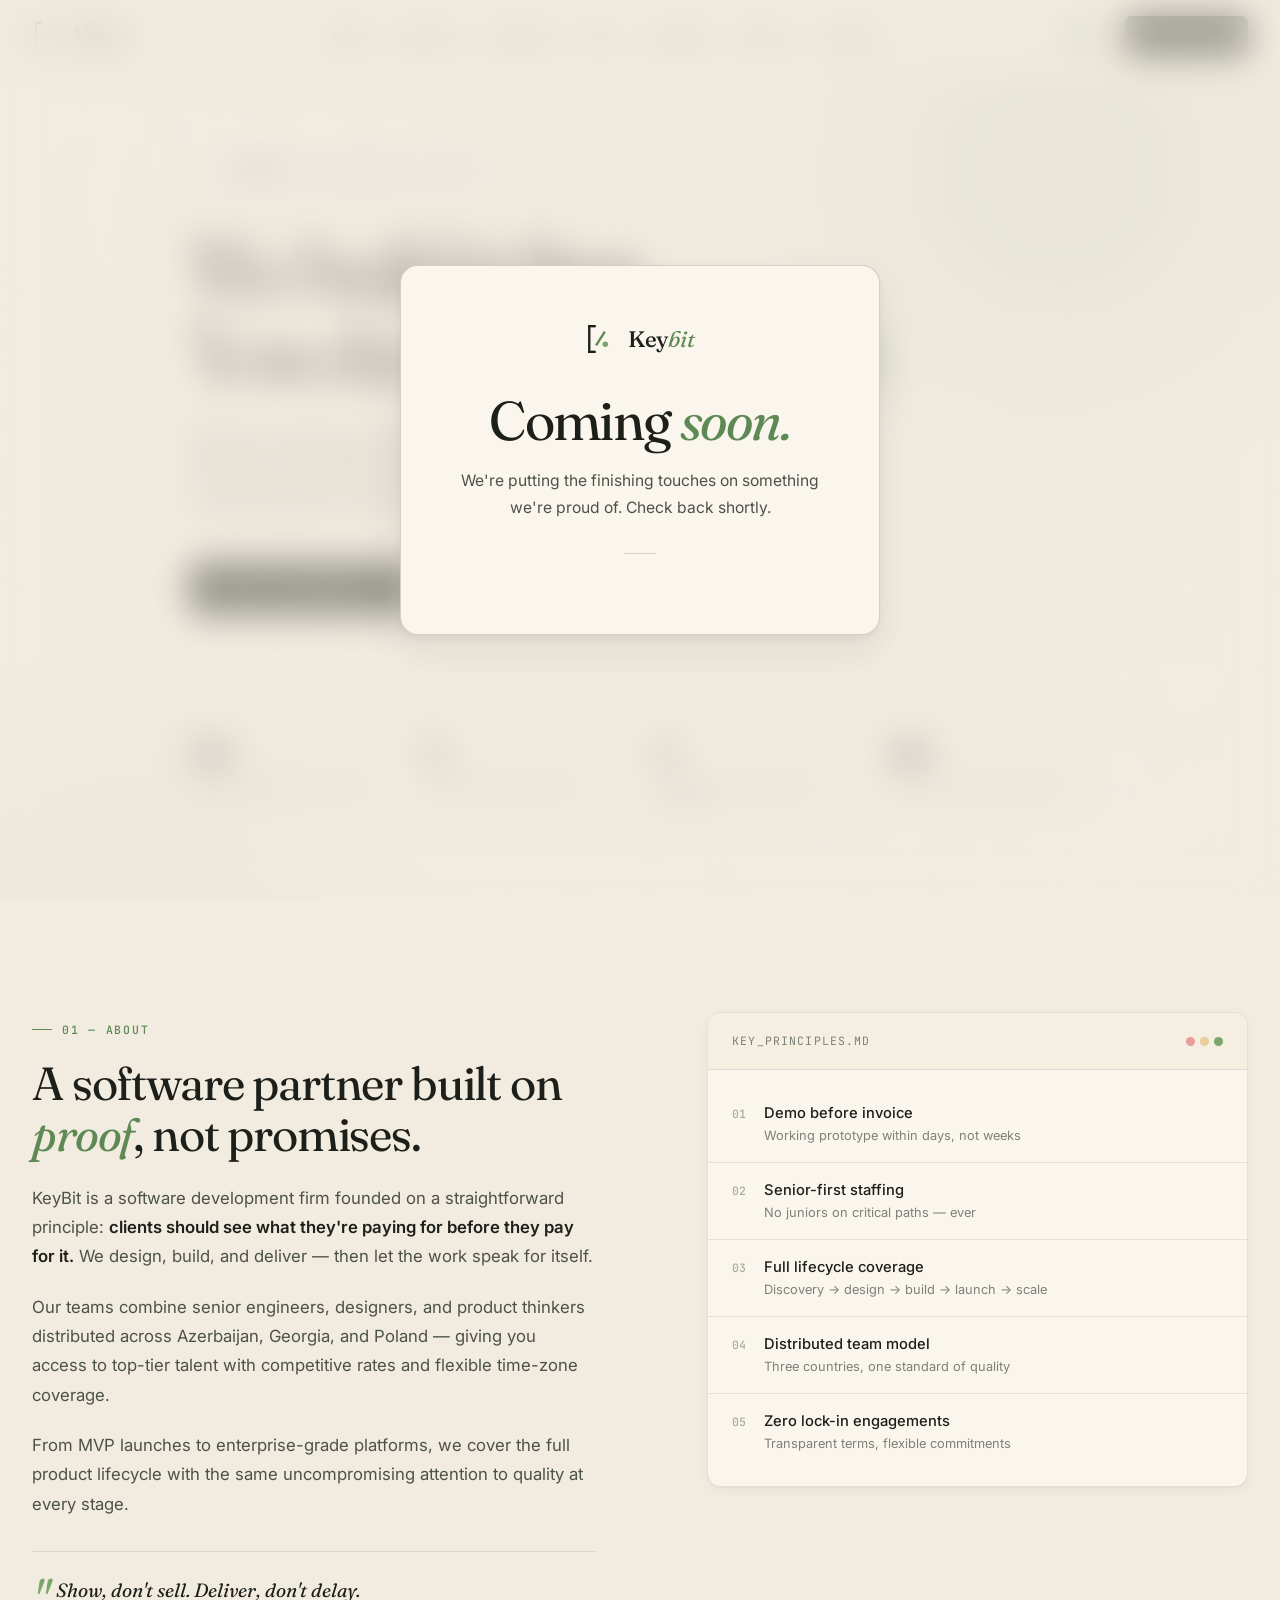
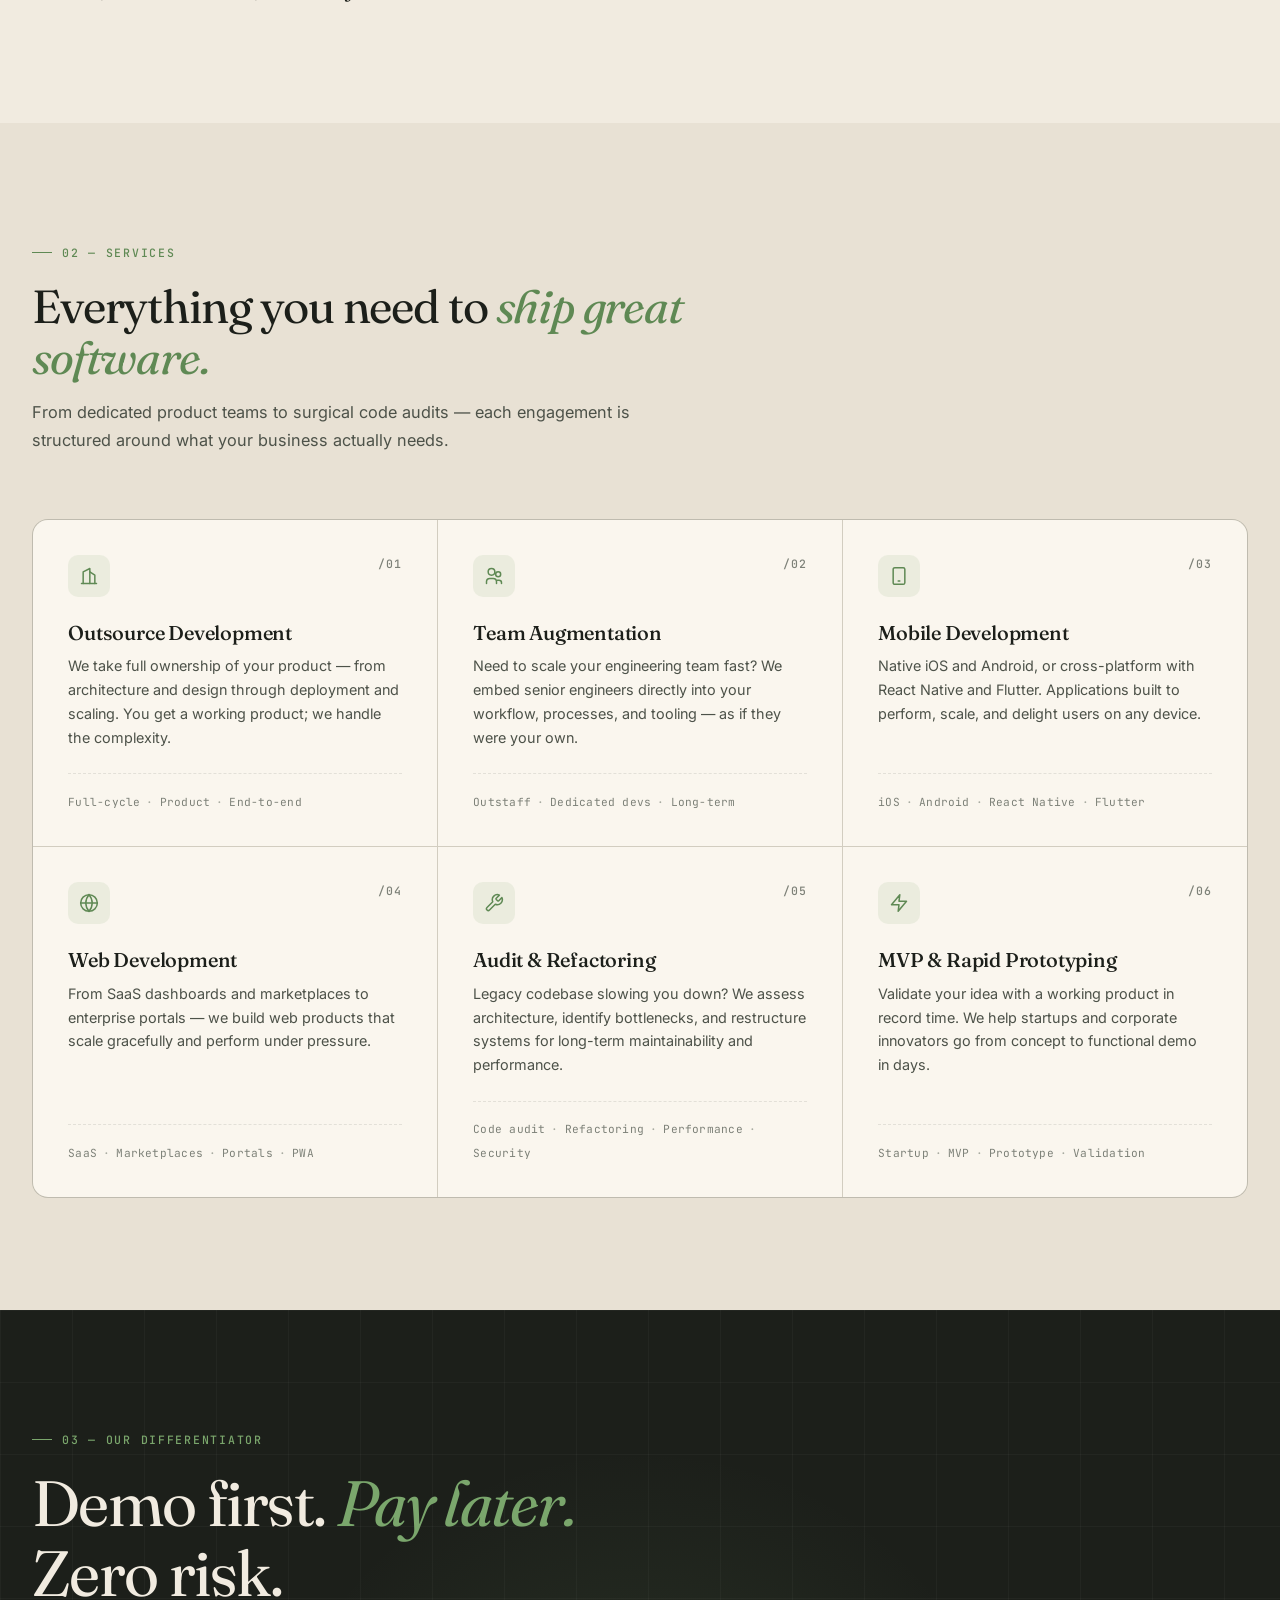
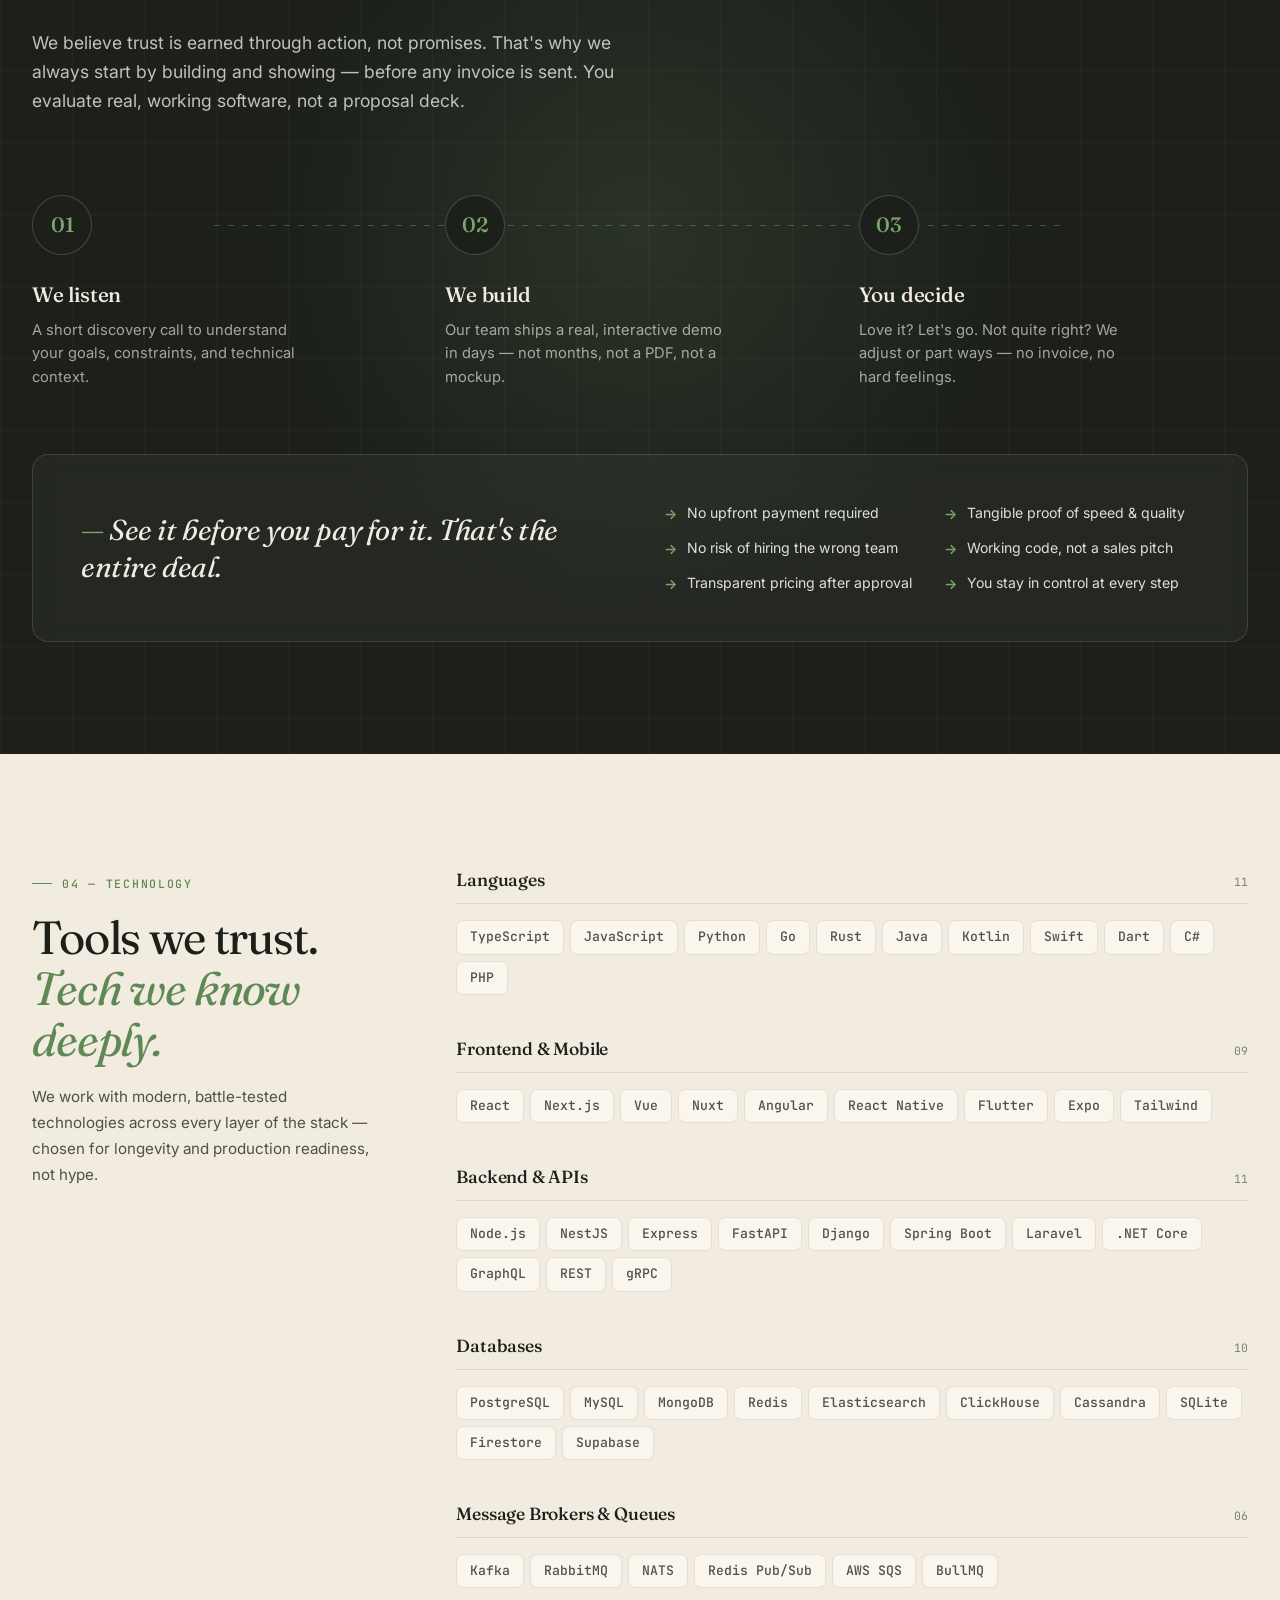
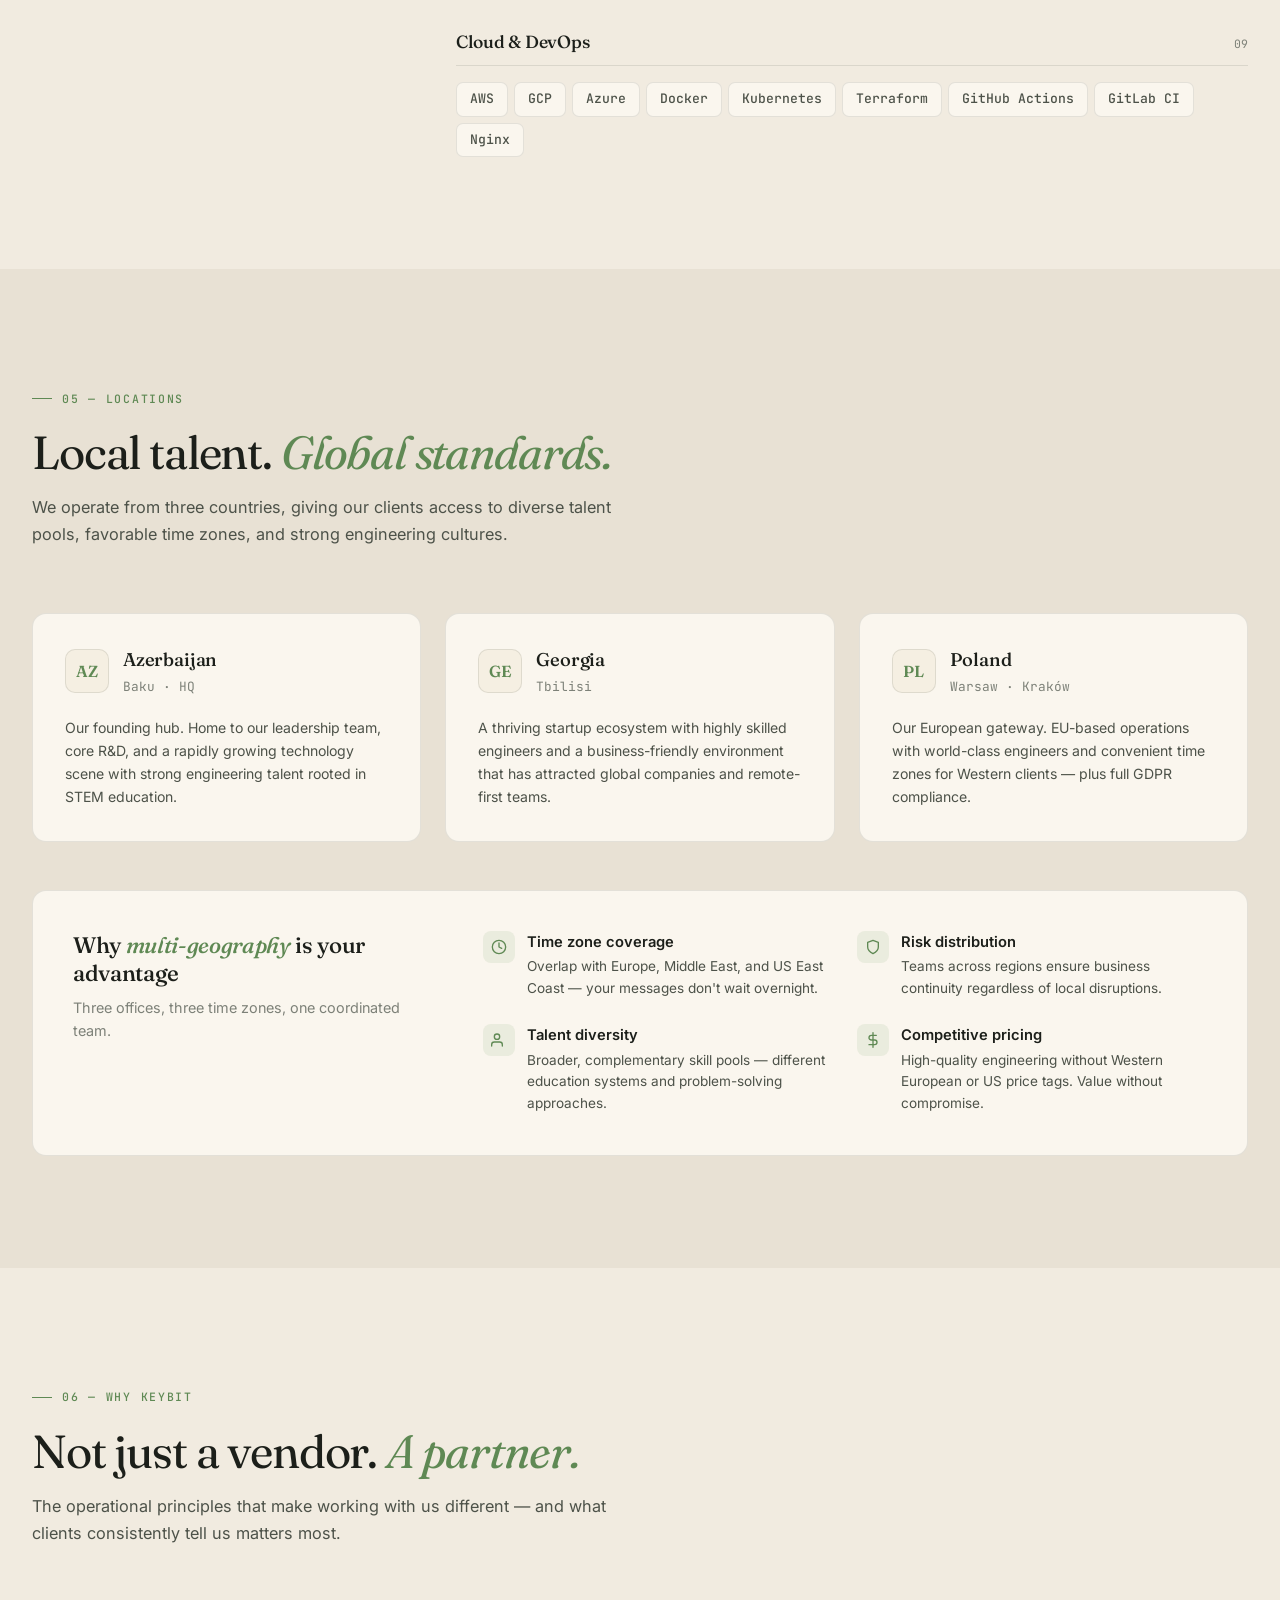
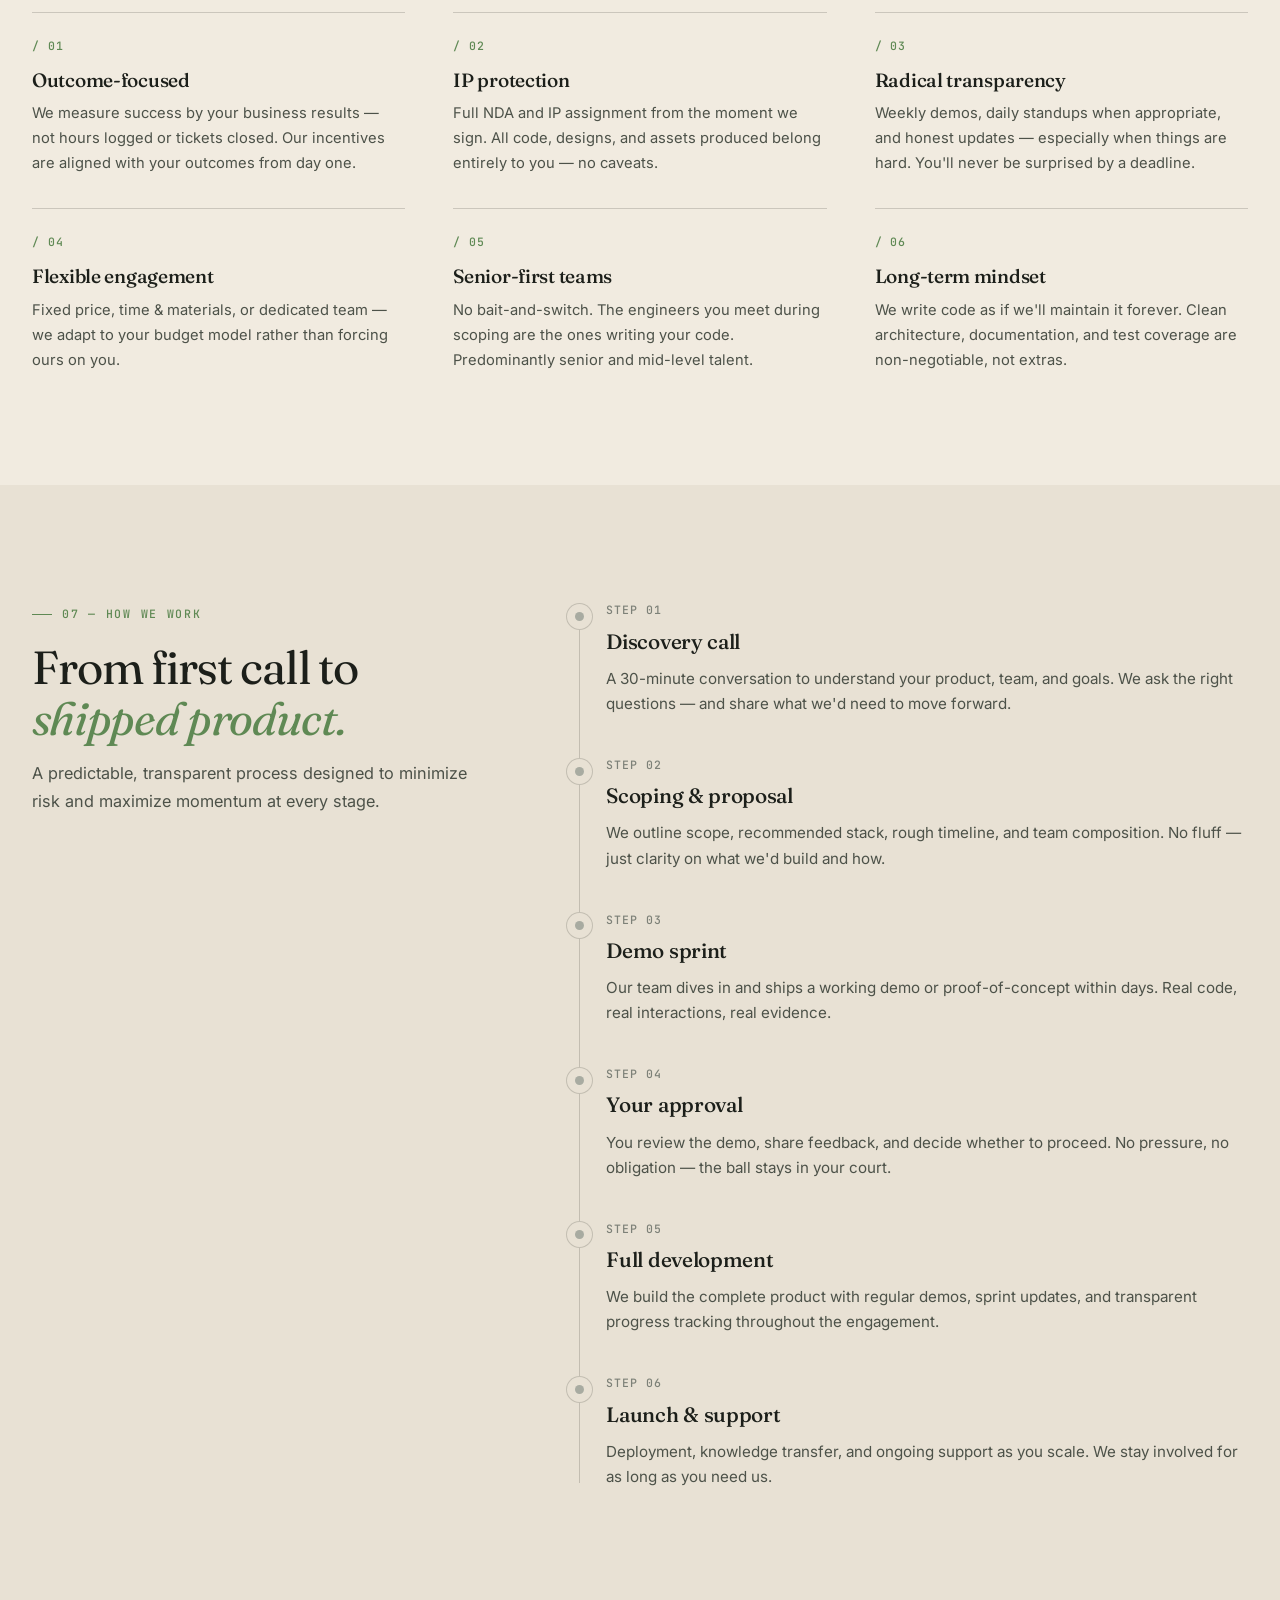
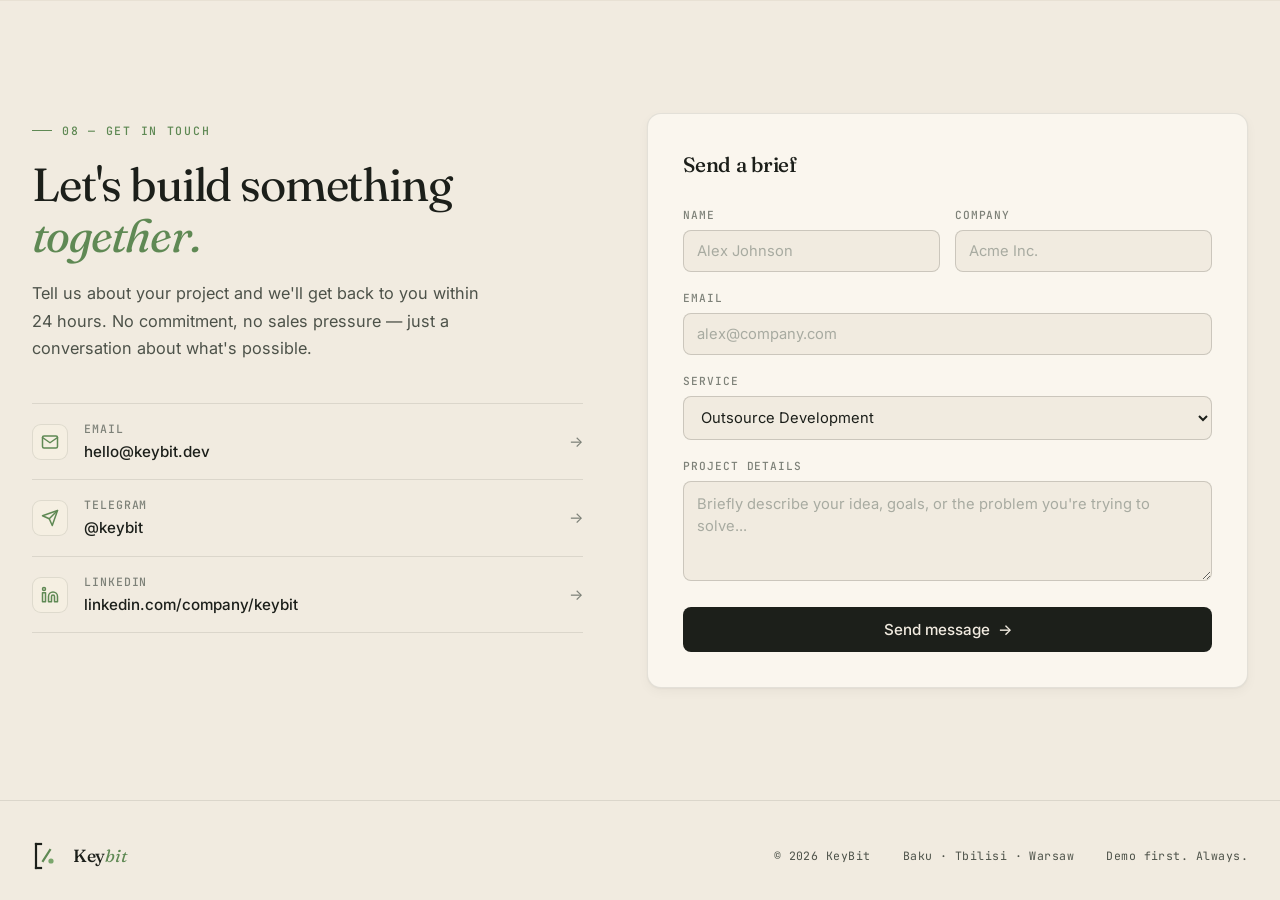
==== index.html @ e4d271b6 "temp overlay added" ====
<!DOCTYPE html>
<html lang="en" data-theme="light">
<head>
<meta charset="UTF-8"/>
<meta name="viewport" content="width=device-width, initial-scale=1.0"/>
<title>KeyBit — Software Development Partner</title>
<link rel="preconnect" href="https://fonts.googleapis.com"/>
<link rel="preconnect" href="https://fonts.gstatic.com" crossorigin/>
<link href="https://fonts.googleapis.com/css2?family=Fraunces:opsz,wght@9..144,400;9..144,500;9..144,600&family=Inter:wght@300;400;500;600&family=JetBrains+Mono:wght@400;500&display=swap" rel="stylesheet"/>
<style>
:root{--bg:#f1ebe0;--bg2:#e8e1d4;--surface:#faf6ee;--surface2:#f5efe2;--accent:#7aa66c;--accent2:#5f8954;--accent3:#486b3f;--accent-soft:rgba(122,166,108,0.12);--accent-glow:rgba(122,166,108,0.18);--text:#1c1f1a;--text2:#4d5249;--text3:#7d8178;--text4:#a8aba1;--border:rgba(28,31,26,0.1);--border-strong:rgba(28,31,26,0.18);--border-accent:rgba(122,166,108,0.28);--nav-bg:rgba(241,235,224,0.82);--card:#faf6ee;--card2:#f5efe2;--shadow:0 1px 2px rgba(28,31,26,0.04),0 4px 12px rgba(28,31,26,0.04);--shadow-lg:0 4px 8px rgba(28,31,26,0.06),0 16px 40px rgba(28,31,26,0.08)}
[data-theme="dark"]{--bg:#0d0f0c;--bg2:#121511;--surface:#151813;--surface2:#1a1d17;--accent:#8fc47c;--accent2:#a4d692;--accent3:#b8e4a5;--accent-soft:rgba(143,196,124,0.1);--accent-glow:rgba(143,196,124,0.15);--text:#ebe9e1;--text2:#a8a89e;--text3:#6d6f67;--text4:#4a4c46;--border:rgba(235,233,225,0.08);--border-strong:rgba(235,233,225,0.15);--border-accent:rgba(143,196,124,0.25);--nav-bg:rgba(13,15,12,0.82);--card:#141712;--card2:#191c16;--shadow:0 1px 2px rgba(0,0,0,0.3),0 4px 12px rgba(0,0,0,0.2);--shadow-lg:0 4px 8px rgba(0,0,0,0.4),0 16px 40px rgba(0,0,0,0.3)}
*,*::before,*::after{box-sizing:border-box;margin:0;padding:0}
html{scroll-behavior:smooth;scroll-padding-top:80px}
body{font-family:'Inter',-apple-system,sans-serif;background:var(--bg);color:var(--text);transition:background 0.5s,color 0.5s;overflow-x:hidden;line-height:1.55;-webkit-font-smoothing:antialiased;-moz-osx-font-smoothing:grayscale}
::selection{background:var(--accent);color:var(--bg)}
body::before{content:'';position:fixed;inset:0;background-image:url("data:image/svg+xml,%3Csvg viewBox='0 0 200 200' xmlns='http://www.w3.org/2000/svg'%3E%3Cfilter id='n'%3E%3CfeTurbulence type='fractalNoise' baseFrequency='0.9' numOctaves='2'/%3E%3C/filter%3E%3Crect width='100%25' height='100%25' filter='url(%23n)' opacity='0.4'/%3E%3C/svg%3E");opacity:0.025;pointer-events:none;z-index:999;mix-blend-mode:multiply}
[data-theme="dark"] body::before{mix-blend-mode:screen;opacity:0.03}
nav{position:fixed;top:0;left:0;right:0;z-index:100;background:var(--nav-bg);backdrop-filter:blur(16px) saturate(1.2);-webkit-backdrop-filter:blur(16px) saturate(1.2);border-bottom:1px solid var(--border);height:72px;transition:all 0.4s}
.nav-inner{max-width:1280px;margin:0 auto;padding:0 2rem;height:100%;display:flex;align-items:center;justify-content:space-between;gap:2rem}
.logo{font-family:'Fraunces',serif;font-weight:500;font-size:1.3rem;color:var(--text);letter-spacing:-0.02em;text-decoration:none;display:flex;align-items:center;gap:11px;transition:opacity 0.2s}
.logo:hover{opacity:0.75}
.logo:hover .lm-dot{transform:translate(2px,2px)}
.logo-mark{width:30px;height:30px;display:flex;align-items:center;justify-content:center;flex-shrink:0}
.logo-mark svg{width:100%;height:100%;overflow:visible}
.logo-mark .lm-bracket{stroke:var(--text);stroke-width:2.2;fill:none;stroke-linecap:square;stroke-linejoin:miter}
.logo-mark .lm-slash{stroke:var(--accent2);stroke-width:2.2;stroke-linecap:square}
.logo-mark .lm-dot{fill:var(--accent);transition:transform 0.3s cubic-bezier(.4,0,.2,1)}
.logo-text{display:inline-flex;align-items:baseline}
.logo-text .lt-key{font-weight:500;letter-spacing:-0.02em}
.logo-text .lt-bit{font-style:italic;font-weight:400;color:var(--accent2);letter-spacing:-0.01em;margin-left:0.5px}
.nav-links{display:flex;gap:0.3rem;list-style:none;align-items:center}
.nav-links a{font-size:0.82rem;font-weight:500;color:var(--text2);text-decoration:none;letter-spacing:0.01em;transition:color 0.2s,background 0.2s;padding:8px 14px;border-radius:6px}
.nav-links a:hover{color:var(--text);background:var(--accent-soft)}
.nav-actions{display:flex;align-items:center;gap:0.75rem}
.nav-cta{background:var(--text);color:var(--bg);padding:9px 18px;border-radius:7px;font-weight:500;font-size:0.82rem;text-decoration:none;transition:opacity 0.2s,transform 0.15s}
.nav-cta:hover{opacity:0.85;transform:translateY(-1px)}
.theme-toggle{width:44px;height:24px;background:var(--surface2);border:1px solid var(--border-strong);border-radius:999px;cursor:pointer;display:flex;align-items:center;padding:2px;transition:background 0.35s,border-color 0.35s}
.toggle-knob{width:18px;height:18px;border-radius:50%;background:var(--accent);transition:transform 0.35s cubic-bezier(.4,0,.2,1);box-shadow:0 1px 3px rgba(0,0,0,0.15)}
[data-theme="dark"] .toggle-knob{transform:translateX(20px)}
.container{max-width:1280px;margin:0 auto;padding:0 2rem}
#hero{min-height:100vh;display:flex;flex-direction:column;justify-content:center;padding:9rem 0 5rem;position:relative;overflow:hidden}
.hero-bg-shapes{position:absolute;inset:0;pointer-events:none;overflow:hidden}
.hero-bg-shapes::before{content:'';position:absolute;top:-20%;right:-10%;width:700px;height:700px;background:radial-gradient(circle,var(--accent-glow) 0%,transparent 60%);filter:blur(40px)}
.hero-bg-shapes::after{content:'';position:absolute;bottom:-30%;left:-10%;width:500px;height:500px;background:radial-gradient(circle,var(--accent-soft) 0%,transparent 60%);filter:blur(60px)}
.hero-grid-lines{position:absolute;inset:0;background-image:linear-gradient(var(--border) 1px,transparent 1px),linear-gradient(90deg,var(--border) 1px,transparent 1px);background-size:72px 72px;mask-image:radial-gradient(ellipse at center,black 30%,transparent 80%);-webkit-mask-image:radial-gradient(ellipse at center,black 30%,transparent 80%);opacity:0.5;pointer-events:none}
.hero-inner{max-width:920px;position:relative;z-index:2}
.hero-badge{display:inline-flex;align-items:center;gap:10px;background:var(--surface);border:1px solid var(--border-strong);border-radius:999px;padding:6px 14px 6px 8px;font-size:0.78rem;font-weight:500;color:var(--text2);margin-bottom:2.5rem;box-shadow:var(--shadow)}
.hero-badge-dot{width:18px;height:18px;border-radius:50%;background:var(--accent-soft);display:flex;align-items:center;justify-content:center;position:relative}
.hero-badge-dot::after{content:'';width:7px;height:7px;border-radius:50%;background:var(--accent);animation:pulse 2.2s infinite}
.hero-badge strong{color:var(--text);font-weight:600}
@keyframes pulse{0%,100%{opacity:1;transform:scale(1)}50%{opacity:.4;transform:scale(1.3)}}
h1{font-family:'Fraunces',serif;font-size:clamp(2.8rem,6.5vw,5.5rem);font-weight:400;line-height:1.02;letter-spacing:-0.035em;color:var(--text);margin-bottom:2rem}
h1 .accent{color:var(--accent2);font-style:italic;font-weight:400}
.hero-sub{font-size:1.1rem;color:var(--text2);max-width:580px;line-height:1.7;margin-bottom:2.8rem;font-weight:400}
.hero-ctas{display:flex;gap:0.9rem;flex-wrap:wrap;align-items:center}
.btn-primary{background:var(--text);color:var(--bg);padding:14px 28px;border-radius:8px;font-weight:500;font-size:0.93rem;text-decoration:none;transition:all 0.2s;border:none;cursor:pointer;display:inline-flex;align-items:center;gap:8px;font-family:inherit}
.btn-primary:hover{transform:translateY(-2px);box-shadow:var(--shadow-lg)}
.btn-primary .arrow{transition:transform 0.2s}
.btn-primary:hover .arrow{transform:translateX(3px)}
.btn-ghost{background:transparent;color:var(--text);padding:14px 22px;border-radius:8px;font-weight:500;font-size:0.93rem;text-decoration:none;border:1px solid var(--border-strong);transition:all 0.2s;cursor:pointer;display:inline-flex;align-items:center;gap:8px;font-family:inherit}
.btn-ghost:hover{border-color:var(--text);background:var(--surface)}
.hero-meta{margin-top:5rem;padding-top:2.5rem;border-top:1px solid var(--border);display:grid;grid-template-columns:repeat(4,1fr);gap:2rem;max-width:900px}
.meta-num{font-family:'Fraunces',serif;font-size:2.2rem;font-weight:500;color:var(--text);line-height:1;letter-spacing:-0.02em;margin-bottom:6px}
.meta-num .suffix{font-size:1.3rem;color:var(--accent2);font-style:italic}
.meta-label{font-size:0.78rem;color:var(--text3);font-weight:400;line-height:1.4}
section{padding:7rem 0;position:relative}
.section-header{margin-bottom:4rem;max-width:720px}
.eyebrow{font-family:'JetBrains Mono',monospace;font-size:0.72rem;text-transform:uppercase;letter-spacing:0.15em;color:var(--accent2);font-weight:500;margin-bottom:1.2rem;display:inline-flex;align-items:center;gap:10px}
.eyebrow::before{content:'';width:20px;height:1px;background:var(--accent2)}
h2{font-family:'Fraunces',serif;font-size:clamp(1.9rem,3.8vw,2.9rem);font-weight:400;letter-spacing:-0.025em;line-height:1.1;color:var(--text);margin-bottom:1rem}
h2 em{font-style:italic;color:var(--accent2);font-weight:400}
.section-desc{font-size:1.02rem;color:var(--text2);max-width:620px;line-height:1.7;font-weight:400}
#about{background:var(--bg)}
.about-grid{display:grid;grid-template-columns:1.1fr 1fr;gap:5rem;align-items:start}
.about-left{padding-right:2rem}
.about-text p{font-size:1.05rem;color:var(--text2);line-height:1.75;margin-bottom:1.3rem;font-weight:400}
.about-text p:last-child{margin-bottom:0}
.about-text p strong{color:var(--text);font-weight:600}
.about-quote{margin-top:2rem;padding:1.5rem 0 0;border-top:1px solid var(--border);font-family:'Fraunces',serif;font-style:italic;font-size:1.2rem;line-height:1.5;color:var(--text);font-weight:400}
.about-quote::before{content:'"';font-size:3rem;color:var(--accent);line-height:0.5;vertical-align:-0.4em;margin-right:8px}
.about-right{position:sticky;top:100px}
.about-card{background:var(--card);border:1px solid var(--border);border-radius:14px;overflow:hidden;box-shadow:var(--shadow)}
.about-card-header{padding:1.2rem 1.5rem;border-bottom:1px solid var(--border);display:flex;align-items:center;justify-content:space-between;background:var(--card2)}
.about-card-title{font-family:'JetBrains Mono',monospace;font-size:0.72rem;color:var(--text3);text-transform:uppercase;letter-spacing:0.1em}
.about-card-dots{display:flex;gap:5px}
.about-card-dots span{width:9px;height:9px;border-radius:50%;background:var(--border-strong)}
.about-card-dots span:nth-child(1){background:#e27c7c;opacity:0.7}
.about-card-dots span:nth-child(2){background:#e5c07c;opacity:0.7}
.about-card-dots span:nth-child(3){background:var(--accent)}
.about-list{padding:1rem 0}
.about-item{display:flex;gap:14px;padding:1rem 1.5rem;align-items:flex-start;transition:background 0.2s;border-bottom:1px solid var(--border)}
.about-item:last-child{border-bottom:none}
.about-item:hover{background:var(--accent-soft)}
.about-item-num{font-family:'JetBrains Mono',monospace;font-size:0.72rem;color:var(--text4);padding-top:3px;font-weight:500;min-width:18px}
.about-item-text{font-size:0.92rem;color:var(--text);font-weight:500;line-height:1.5}
.about-item-sub{display:block;font-size:0.8rem;color:var(--text3);font-weight:400;margin-top:2px}
#services{background:var(--bg2)}
.services-grid{display:grid;grid-template-columns:repeat(3,1fr);gap:1px;background:var(--border);border:1px solid var(--border);border-radius:16px;overflow:hidden}
.service-card{background:var(--card);padding:2.2rem;transition:background 0.3s;position:relative;min-height:280px;display:flex;flex-direction:column}
.service-card:hover{background:var(--card2)}
.svc-head{display:flex;align-items:flex-start;justify-content:space-between;margin-bottom:1.5rem;gap:1rem}
.svc-num{font-family:'JetBrains Mono',monospace;font-size:0.72rem;color:var(--text3);letter-spacing:0.08em;font-weight:500}
.svc-icon{width:42px;height:42px;border-radius:10px;background:var(--accent-soft);display:flex;align-items:center;justify-content:center;color:var(--accent2);flex-shrink:0}
.svc-title{font-family:'Fraunces',serif;font-size:1.25rem;font-weight:500;color:var(--text);margin-bottom:0.6rem;letter-spacing:-0.01em;line-height:1.2}
.svc-desc{font-size:0.9rem;color:var(--text2);line-height:1.65;font-weight:400;margin-bottom:auto}
.svc-tags{display:flex;flex-wrap:wrap;gap:6px;margin-top:1.5rem;padding-top:1.2rem;border-top:1px dashed var(--border)}
.svc-tag{font-family:'JetBrains Mono',monospace;color:var(--text3);font-size:0.7rem;font-weight:400;letter-spacing:0.02em}
.svc-tag::after{content:'·';margin-left:6px;color:var(--text4)}
.svc-tag:last-child::after{content:''}
#zero-risk{background:var(--text);color:var(--bg);position:relative;overflow:hidden}
[data-theme="dark"] #zero-risk{background:#050604}
#zero-risk::before{content:'';position:absolute;inset:0;background-image:linear-gradient(rgba(255,255,255,0.03) 1px,transparent 1px),linear-gradient(90deg,rgba(255,255,255,0.03) 1px,transparent 1px);background-size:72px 72px}
#zero-risk::after{content:'';position:absolute;top:50%;left:50%;transform:translate(-50%,-50%);width:900px;height:900px;background:radial-gradient(circle,rgba(122,166,108,0.15) 0%,transparent 60%);pointer-events:none}
.zr-inner{max-width:1280px;margin:0 auto;padding:0 2rem;position:relative;z-index:2}
#zero-risk .eyebrow{color:var(--accent)}
#zero-risk .eyebrow::before{background:var(--accent)}
#zero-risk h2{color:var(--bg);font-size:clamp(2.2rem,5vw,4rem);max-width:900px;margin-bottom:1.2rem}
#zero-risk h2 em{color:var(--accent)}
.zr-lead{font-size:1.1rem;color:rgba(255,255,255,0.72);max-width:640px;line-height:1.65;margin-bottom:5rem}
[data-theme="dark"] .zr-lead{color:var(--text2)}
.zr-process{display:grid;grid-template-columns:repeat(3,1fr);gap:1.5rem;position:relative;margin-bottom:4rem}
.zr-process::before{content:'';position:absolute;top:30px;left:15%;right:15%;height:1px;background:repeating-linear-gradient(90deg,rgba(122,166,108,0.4) 0 6px,transparent 6px 14px);z-index:0}
.zr-step{position:relative;z-index:1;text-align:left}
.zr-step-circle{width:60px;height:60px;border-radius:50%;background:var(--text);border:1px solid rgba(255,255,255,0.18);display:flex;align-items:center;justify-content:center;font-family:'Fraunces',serif;font-size:1.3rem;font-weight:500;color:var(--accent);margin-bottom:1.5rem;transition:all 0.3s}
[data-theme="dark"] .zr-step-circle{background:#050604}
.zr-step:hover .zr-step-circle{background:var(--accent);color:var(--text);border-color:var(--accent);transform:scale(1.05)}
.zr-step-title{font-family:'Fraunces',serif;font-size:1.3rem;font-weight:500;color:var(--bg);margin-bottom:0.5rem;letter-spacing:-0.01em}
.zr-step-desc{font-size:0.92rem;color:rgba(255,255,255,0.6);line-height:1.6;max-width:280px}
[data-theme="dark"] .zr-step-desc{color:var(--text3)}
.zr-highlight-box{background:rgba(255,255,255,0.04);border:1px solid rgba(255,255,255,0.12);border-radius:16px;padding:3rem;display:grid;grid-template-columns:1fr 1fr;gap:3rem;align-items:center;backdrop-filter:blur(10px)}
[data-theme="dark"] .zr-highlight-box{background:rgba(255,255,255,0.02)}
.zr-quote{font-family:'Fraunces',serif;font-size:1.8rem;font-weight:400;font-style:italic;color:var(--bg);line-height:1.3;letter-spacing:-0.015em}
.zr-quote .mark{color:var(--accent)}
.zr-checks{list-style:none;display:grid;grid-template-columns:1fr 1fr;gap:0.9rem 1.5rem}
.zr-checks li{display:flex;align-items:flex-start;gap:10px;color:rgba(255,255,255,0.85);font-size:0.88rem;line-height:1.4}
[data-theme="dark"] .zr-checks li{color:var(--text2)}
.zr-checks li .mark{color:var(--accent);font-weight:600;flex-shrink:0;margin-top:1px}
#tech{background:var(--bg)}
.tech-wrapper{display:grid;grid-template-columns:1fr 2.3fr;gap:5rem;align-items:start}
.tech-sidebar{position:sticky;top:100px}
.tech-sidebar h2{margin-bottom:1.2rem}
.tech-sidebar .section-desc{font-size:0.95rem}
.tech-categories{display:flex;flex-direction:column;gap:2.5rem}
.tech-cat-head{display:flex;align-items:baseline;justify-content:space-between;margin-bottom:1rem;padding-bottom:0.6rem;border-bottom:1px solid var(--border)}
.tech-cat-title{font-family:'Fraunces',serif;font-size:1.1rem;font-weight:500;color:var(--text);letter-spacing:-0.01em}
.tech-cat-count{font-family:'JetBrains Mono',monospace;font-size:0.72rem;color:var(--text3)}
.tech-pills{display:flex;flex-wrap:wrap;gap:6px}
.tech-pill{background:var(--surface);border:1px solid var(--border);color:var(--text2);padding:6px 13px;border-radius:7px;font-size:0.82rem;font-weight:500;transition:all 0.2s;cursor:default;font-family:'JetBrains Mono',monospace}
.tech-pill:hover{background:var(--accent-soft);border-color:var(--border-accent);color:var(--accent3);transform:translateY(-1px)}
[data-theme="dark"] .tech-pill:hover{color:var(--accent2)}
#locations{background:var(--bg2)}
.loc-grid{display:grid;grid-template-columns:repeat(3,1fr);gap:1.5rem;margin-bottom:3rem}
.loc-card{background:var(--card);border:1px solid var(--border);border-radius:14px;padding:2rem;transition:all 0.3s;position:relative;overflow:hidden}
.loc-card::before{content:'';position:absolute;top:0;left:0;right:0;height:3px;background:var(--accent);transform:scaleX(0);transform-origin:left;transition:transform 0.4s}
.loc-card:hover{border-color:var(--border-accent);transform:translateY(-3px);box-shadow:var(--shadow-lg)}
.loc-card:hover::before{transform:scaleX(1)}
.loc-head{display:flex;align-items:center;gap:14px;margin-bottom:1.2rem}
.loc-code{width:44px;height:44px;border-radius:10px;background:var(--surface2);display:flex;align-items:center;justify-content:center;font-family:'Fraunces',serif;font-size:1rem;font-weight:600;color:var(--accent2);border:1px solid var(--border)}
.loc-country{font-family:'Fraunces',serif;font-size:1.15rem;font-weight:500;color:var(--text);letter-spacing:-0.01em}
.loc-city{font-size:0.8rem;color:var(--text3);margin-top:2px;font-family:'JetBrains Mono',monospace}
.loc-desc{font-size:0.88rem;color:var(--text2);line-height:1.65;font-weight:400}
.multi-geo{background:var(--card);border:1px solid var(--border);border-radius:14px;padding:2.5rem;display:grid;grid-template-columns:1fr 2fr;gap:3rem;align-items:start}
.multi-geo-title{font-family:'Fraunces',serif;font-size:1.4rem;font-weight:500;color:var(--text);letter-spacing:-0.015em;line-height:1.25}
.multi-geo-title em{color:var(--accent2);font-style:italic}
.multi-geo-sub{font-size:0.9rem;color:var(--text3);margin-top:0.6rem;line-height:1.6}
.geo-benefits{display:grid;grid-template-columns:1fr 1fr;gap:1.5rem}
.geo-benefit{display:flex;gap:12px;align-items:flex-start}
.geo-ico{width:32px;height:32px;border-radius:8px;background:var(--accent-soft);display:flex;align-items:center;justify-content:center;color:var(--accent2);flex-shrink:0}
.geo-benefit strong{color:var(--text);font-weight:600;display:block;margin-bottom:3px;font-size:0.92rem}
.geo-benefit-text{font-size:0.85rem;color:var(--text2);line-height:1.6;font-weight:400}
#why{background:var(--bg)}
.why-grid{display:grid;grid-template-columns:repeat(3,1fr);gap:2rem 3rem}
.why-card{padding-top:1.5rem;border-top:1px solid var(--border-strong);position:relative;transition:border-color 0.3s}
.why-card:hover{border-top-color:var(--accent)}
.why-num{font-family:'JetBrains Mono',monospace;font-size:0.72rem;color:var(--accent2);letter-spacing:0.08em;font-weight:500;margin-bottom:0.8rem}
.why-title{font-family:'Fraunces',serif;font-size:1.2rem;font-weight:500;color:var(--text);margin-bottom:0.6rem;letter-spacing:-0.015em;line-height:1.25}
.why-desc{font-size:0.92rem;color:var(--text2);line-height:1.7;font-weight:400}
#process{background:var(--bg2)}
.proc-wrapper{display:grid;grid-template-columns:2fr 3fr;gap:5rem;align-items:start}
.proc-sidebar{position:sticky;top:100px}
.proc-timeline{position:relative;padding-left:2.5rem}
.proc-timeline::before{content:'';position:absolute;left:13px;top:6px;bottom:6px;width:1px;background:var(--border-strong)}
.proc-step{position:relative;padding:0.3rem 0 2.2rem;cursor:default}
.proc-step:last-child{padding-bottom:0}
.proc-step::before{content:'';position:absolute;left:-2.5rem;top:0.4rem;width:27px;height:27px;border-radius:50%;background:var(--bg2);border:1.5px solid var(--border-strong);transition:all 0.3s}
.proc-step::after{content:'';position:absolute;left:calc(-2.5rem + 9px);top:calc(0.4rem + 9px);width:9px;height:9px;border-radius:50%;background:var(--text4);transition:all 0.3s}
.proc-step:hover::before{border-color:var(--accent)}
.proc-step:hover::after{background:var(--accent);transform:scale(1.2)}
.proc-step-num{font-family:'JetBrains Mono',monospace;font-size:0.72rem;color:var(--text3);letter-spacing:0.08em;font-weight:500;margin-bottom:0.4rem}
.proc-step-title{font-family:'Fraunces',serif;font-size:1.3rem;font-weight:500;color:var(--text);margin-bottom:0.5rem;letter-spacing:-0.015em}
.proc-step-desc{font-size:0.95rem;color:var(--text2);line-height:1.65;font-weight:400}
#contacts{background:var(--bg)}
.contact-wrapper{display:grid;grid-template-columns:1fr 1fr;gap:4rem;align-items:start}
.contact-left h2{margin-bottom:1.2rem}
.contact-left > p{color:var(--text2);font-size:1.02rem;line-height:1.7;font-weight:400;margin-bottom:2.5rem;max-width:460px}
.contact-links{display:flex;flex-direction:column;gap:0;border-top:1px solid var(--border)}
.contact-link{display:flex;align-items:center;gap:16px;text-decoration:none;color:var(--text);font-size:0.95rem;transition:all 0.2s;padding:1rem 0;border-bottom:1px solid var(--border);position:relative}
.contact-link .ci{width:36px;height:36px;border-radius:9px;background:var(--surface2);display:flex;align-items:center;justify-content:center;color:var(--accent2);border:1px solid var(--border);flex-shrink:0;transition:all 0.2s}
.contact-link-label{font-family:'JetBrains Mono',monospace;font-size:0.72rem;color:var(--text3);letter-spacing:0.08em;text-transform:uppercase;margin-bottom:2px;font-weight:500}
.contact-link-value{font-weight:500;color:var(--text)}
.contact-link .arrow{margin-left:auto;color:var(--text3);transition:transform 0.2s,color 0.2s}
.contact-link:hover{padding-left:6px}
.contact-link:hover .ci{background:var(--accent-soft);border-color:var(--border-accent)}
.contact-link:hover .arrow{transform:translateX(4px);color:var(--accent2)}
.contact-form{background:var(--card);border:1px solid var(--border);border-radius:14px;padding:2.2rem;display:flex;flex-direction:column;gap:1.1rem;box-shadow:var(--shadow)}
.contact-form-title{font-family:'Fraunces',serif;font-size:1.3rem;font-weight:500;color:var(--text);letter-spacing:-0.015em;margin-bottom:0.5rem}
.form-row{display:grid;grid-template-columns:1fr 1fr;gap:0.9rem}
.form-field{display:flex;flex-direction:column;gap:6px}
.form-field label{font-family:'JetBrains Mono',monospace;font-size:0.7rem;color:var(--text3);letter-spacing:0.08em;text-transform:uppercase;font-weight:500}
.form-field input,.form-field textarea,.form-field select{background:var(--bg);border:1px solid var(--border-strong);border-radius:8px;padding:11px 13px;color:var(--text);font-family:'Inter',sans-serif;font-size:0.92rem;outline:none;transition:all 0.2s}
.form-field input::placeholder,.form-field textarea::placeholder{color:var(--text4)}
.form-field input:focus,.form-field textarea:focus,.form-field select:focus{border-color:var(--accent);box-shadow:0 0 0 3px var(--accent-soft)}
.form-field textarea{min-height:100px;resize:vertical;line-height:1.5}
.form-submit{width:100%;background:var(--text);color:var(--bg);border:none;border-radius:8px;padding:13px;font-size:0.95rem;font-weight:500;cursor:pointer;transition:all 0.2s;font-family:'Inter',sans-serif;margin-top:0.5rem;display:flex;align-items:center;justify-content:center;gap:8px}
.form-submit:hover{opacity:0.88;transform:translateY(-1px);box-shadow:var(--shadow-lg)}
footer{background:var(--bg);border-top:1px solid var(--border);padding:2.5rem 0 1.8rem}
.footer-inner{max-width:1280px;margin:0 auto;padding:0 2rem;display:flex;align-items:center;justify-content:space-between;flex-wrap:wrap;gap:1.5rem}
.footer-inner .logo{font-size:1.1rem}
.footer-meta{display:flex;gap:2rem;align-items:center;font-family:'JetBrains Mono',monospace;font-size:0.72rem;color:var(--text3);letter-spacing:0.04em}
.footer-meta span{color:var(--text2)}
.fade-in{opacity:0;transform:translateY(24px);transition:opacity 0.7s cubic-bezier(.3,.7,.4,1),transform 0.7s cubic-bezier(.3,.7,.4,1)}
.fade-in.visible{opacity:1;transform:translateY(0)}
@media (max-width:1024px){.services-grid{grid-template-columns:repeat(2,1fr)}.loc-grid{grid-template-columns:1fr}.why-grid{grid-template-columns:repeat(2,1fr)}.tech-wrapper,.proc-wrapper,.about-grid{grid-template-columns:1fr;gap:3rem}.about-right,.tech-sidebar,.proc-sidebar{position:static}.multi-geo{grid-template-columns:1fr;gap:2rem}.zr-highlight-box{grid-template-columns:1fr;gap:2rem}.zr-process{grid-template-columns:1fr}.zr-process::before{display:none}.hero-meta{grid-template-columns:repeat(2,1fr);gap:1.5rem 2rem}}
@media (max-width:720px){.nav-links{display:none}.container,.nav-inner,.footer-inner,.zr-inner{padding:0 1.25rem}section{padding:5rem 0}#hero{padding:7.5rem 0 3.5rem}.services-grid{grid-template-columns:1fr}.why-grid{grid-template-columns:1fr}.zr-highlight-box{padding:2rem}.zr-checks{grid-template-columns:1fr}.contact-wrapper{grid-template-columns:1fr}.form-row{grid-template-columns:1fr}.about-left{padding-right:0}.multi-geo{padding:1.8rem}.geo-benefits{grid-template-columns:1fr}.contact-form{padding:1.5rem}.footer-inner{flex-direction:column;text-align:center}.footer-meta{flex-direction:column;gap:0.5rem}.hero-meta{margin-top:3.5rem;padding-top:2rem}}
.coming-soon-overlay{position:fixed;inset:0;z-index:9999;display:flex;align-items:center;justify-content:center;background:rgba(241,235,224,0.55);backdrop-filter:blur(18px) saturate(1.1);-webkit-backdrop-filter:blur(18px) saturate(1.1);padding:1.5rem;animation:csFade 0.6s ease-out}
[data-theme="dark"] .coming-soon-overlay{background:rgba(13,15,12,0.6)}
@keyframes csFade{from{opacity:0}to{opacity:1}}
@keyframes csUp{from{opacity:0;transform:translateY(20px)}to{opacity:1;transform:translateY(0)}}
.cs-card{background:var(--card);border:1px solid var(--border-strong);border-radius:18px;padding:3.5rem 3rem;max-width:480px;width:100%;text-align:center;box-shadow:var(--shadow-lg);position:relative;animation:csUp 0.7s cubic-bezier(.3,.7,.4,1) 0.1s both}
.cs-logo{display:inline-flex;align-items:center;gap:11px;margin-bottom:2.2rem;font-family:'Fraunces',serif;font-weight:500;font-size:1.4rem;color:var(--text);letter-spacing:-0.02em}
.cs-logo .logo-mark{width:32px;height:32px}
.cs-eyebrow{font-family:'JetBrains Mono',monospace;font-size:0.72rem;text-transform:uppercase;letter-spacing:0.18em;color:var(--accent2);font-weight:500;margin-bottom:1.4rem;display:inline-flex;align-items:center;gap:10px;justify-content:center}
.cs-eyebrow .cs-pulse{width:8px;height:8px;border-radius:50%;background:var(--accent);position:relative;display:inline-block}
.cs-eyebrow .cs-pulse::after{content:'';position:absolute;inset:-4px;border-radius:50%;border:1px solid var(--accent);animation:csPulse 2s ease-out infinite}
@keyframes csPulse{0%{opacity:1;transform:scale(0.8)}100%{opacity:0;transform:scale(1.8)}}
.cs-title{font-family:'Fraunces',serif;font-size:clamp(2.4rem,5vw,3.4rem);font-weight:400;letter-spacing:-0.03em;line-height:1.05;color:var(--text);margin-bottom:1.2rem}
.cs-title em{font-style:italic;color:var(--accent2);font-weight:400}
.cs-desc{font-size:0.98rem;color:var(--text2);line-height:1.7;font-weight:400;max-width:380px;margin:0 auto 2rem}
.cs-divider{width:32px;height:1px;background:var(--border-strong);margin:0 auto 1.5rem}
.cs-meta{font-family:'JetBrains Mono',monospace;font-size:0.7rem;color:var(--text3);letter-spacing:0.1em;text-transform:uppercase}
.cs-meta span{color:var(--text2)}
body.cs-locked{overflow:hidden}
</style>
</head>
<body class="cs-locked">

<!-- Coming Soon overlay loads here from coming-soon.html. Remove this tag (and the cs-locked class on body) to disable. -->
<div id="coming-soon-mount" data-src="coming-soon.html"></div>


<nav>
  <div class="nav-inner">
    <a href="#hero" class="logo">
      <span class="logo-mark">
        <svg viewBox="0 0 30 30" xmlns="http://www.w3.org/2000/svg">
          <path class="lm-bracket" d="M 4 3 L 4 27"/>
          <path class="lm-bracket" d="M 4 3 L 9 3"/>
          <path class="lm-bracket" d="M 4 27 L 9 27"/>
          <line class="lm-slash" x1="18" y1="9" x2="11" y2="20"/>
          <circle class="lm-dot" cx="19" cy="20" r="2.6"/>
        </svg>
      </span>
      <span class="logo-text"><span class="lt-key">Key</span><span class="lt-bit">bit</span></span>
    </a>
    <ul class="nav-links">
      <li><a href="#about">About</a></li>
      <li><a href="#services">Services</a></li>
      <li><a href="#zero-risk">Zero Risk</a></li>
      <li><a href="#tech">Tech</a></li>
      <li><a href="#locations">Locations</a></li>
      <li><a href="#why">Why us</a></li>
      <li><a href="#process">Process</a></li>
    </ul>
    <div class="nav-actions">
      <button class="theme-toggle" onclick="toggleTheme()" aria-label="Toggle theme">
        <div class="toggle-knob"></div>
      </button>
      <a href="#contacts" class="nav-cta">Start a Project</a>
    </div>
  </div>
</nav>

<section id="hero">
  <div class="hero-grid-lines"></div>
  <div class="hero-bg-shapes"></div>
  <div class="container">
    <div class="hero-inner">
      <div class="hero-badge">
        <div class="hero-badge-dot"></div>
        <span><strong>Available</strong> for new engagements &middot; Q2 2026</span>
      </div>
      <h1>We build it first.<br>You decide if you <span class="accent">love it.</span></h1>
      <p class="hero-sub">KeyBit is a software development partner for teams that value proof over pitches. We deliver working demos in days &mdash; no upfront costs, no long contracts, no blind commitments.</p>
      <div class="hero-ctas">
        <a href="#contacts" class="btn-primary">Start a conversation <span class="arrow">&rarr;</span></a>
        <a href="#zero-risk" class="btn-ghost">How it works</a>
      </div>
      <div class="hero-meta">
        <div class="meta-item">
          <div class="meta-num">50<span class="suffix">+</span></div>
          <div class="meta-label">Projects delivered since 2020</div>
        </div>
        <div class="meta-item">
          <div class="meta-num">7<span class="suffix">d</span></div>
          <div class="meta-label">Average demo turnaround</div>
        </div>
        <div class="meta-item">
          <div class="meta-num">3</div>
          <div class="meta-label">Countries across Europe &amp; Caucasus</div>
        </div>
        <div class="meta-item">
          <div class="meta-num">$0</div>
          <div class="meta-label">Upfront commitment required</div>
        </div>
      </div>
    </div>
  </div>
</section>

<section id="about">
  <div class="container">
    <div class="about-grid">
      <div class="about-left fade-in">
        <div class="eyebrow">01 &mdash; About</div>
        <h2>A software partner built on <em>proof</em>, not promises.</h2>
        <div class="about-text" style="margin-top:1.5rem;">
          <p>KeyBit is a software development firm founded on a straightforward principle: <strong>clients should see what they're paying for before they pay for it.</strong> We design, build, and deliver &mdash; then let the work speak for itself.</p>
          <p>Our teams combine senior engineers, designers, and product thinkers distributed across Azerbaijan, Georgia, and Poland &mdash; giving you access to top-tier talent with competitive rates and flexible time-zone coverage.</p>
          <p>From MVP launches to enterprise-grade platforms, we cover the full product lifecycle with the same uncompromising attention to quality at every stage.</p>
        </div>
        <div class="about-quote">Show, don't sell. Deliver, don't delay.</div>
      </div>
      <div class="about-right fade-in">
        <div class="about-card">
          <div class="about-card-header">
            <span class="about-card-title">key_principles.md</span>
            <div class="about-card-dots"><span></span><span></span><span></span></div>
          </div>
          <div class="about-list">
            <div class="about-item"><span class="about-item-num">01</span><div><div class="about-item-text">Demo before invoice</div><span class="about-item-sub">Working prototype within days, not weeks</span></div></div>
            <div class="about-item"><span class="about-item-num">02</span><div><div class="about-item-text">Senior-first staffing</div><span class="about-item-sub">No juniors on critical paths &mdash; ever</span></div></div>
            <div class="about-item"><span class="about-item-num">03</span><div><div class="about-item-text">Full lifecycle coverage</div><span class="about-item-sub">Discovery &rarr; design &rarr; build &rarr; launch &rarr; scale</span></div></div>
            <div class="about-item"><span class="about-item-num">04</span><div><div class="about-item-text">Distributed team model</div><span class="about-item-sub">Three countries, one standard of quality</span></div></div>
            <div class="about-item"><span class="about-item-num">05</span><div><div class="about-item-text">Zero lock-in engagements</div><span class="about-item-sub">Transparent terms, flexible commitments</span></div></div>
          </div>
        </div>
      </div>
    </div>
  </div>
</section>

<section id="services">
  <div class="container">
    <div class="section-header fade-in">
      <div class="eyebrow">02 &mdash; Services</div>
      <h2>Everything you need to <em>ship great software.</em></h2>
      <p class="section-desc" style="margin-top:1rem;">From dedicated product teams to surgical code audits &mdash; each engagement is structured around what your business actually needs.</p>
    </div>
    <div class="services-grid fade-in">
      <div class="service-card">
        <div class="svc-head">
          <div class="svc-icon"><svg width="20" height="20" viewBox="0 0 24 24" fill="none" stroke="currentColor" stroke-width="1.8" stroke-linecap="round" stroke-linejoin="round"><path d="M3 21h18"/><path d="M5 21V7l8-4v18"/><path d="M19 21V11l-6-4"/></svg></div>
          <span class="svc-num">/01</span>
        </div>
        <div class="svc-title">Outsource Development</div>
        <div class="svc-desc">We take full ownership of your product &mdash; from architecture and design through deployment and scaling. You get a working product; we handle the complexity.</div>
        <div class="svc-tags"><span class="svc-tag">Full-cycle</span><span class="svc-tag">Product</span><span class="svc-tag">End-to-end</span></div>
      </div>
      <div class="service-card">
        <div class="svc-head">
          <div class="svc-icon"><svg width="20" height="20" viewBox="0 0 24 24" fill="none" stroke="currentColor" stroke-width="1.8" stroke-linecap="round" stroke-linejoin="round"><circle cx="9" cy="7" r="4"/><path d="M3 21v-2a4 4 0 0 1 4-4h4a4 4 0 0 1 4 4v2"/><circle cx="17" cy="10" r="3"/><path d="M21 21v-1a3 3 0 0 0-3-3h-2"/></svg></div>
          <span class="svc-num">/02</span>
        </div>
        <div class="svc-title">Team Augmentation</div>
        <div class="svc-desc">Need to scale your engineering team fast? We embed senior engineers directly into your workflow, processes, and tooling &mdash; as if they were your own.</div>
        <div class="svc-tags"><span class="svc-tag">Outstaff</span><span class="svc-tag">Dedicated devs</span><span class="svc-tag">Long-term</span></div>
      </div>
      <div class="service-card">
        <div class="svc-head">
          <div class="svc-icon"><svg width="20" height="20" viewBox="0 0 24 24" fill="none" stroke="currentColor" stroke-width="1.8" stroke-linecap="round" stroke-linejoin="round"><rect x="5" y="2" width="14" height="20" rx="2"/><path d="M11 18h2"/></svg></div>
          <span class="svc-num">/03</span>
        </div>
        <div class="svc-title">Mobile Development</div>
        <div class="svc-desc">Native iOS and Android, or cross-platform with React Native and Flutter. Applications built to perform, scale, and delight users on any device.</div>
        <div class="svc-tags"><span class="svc-tag">iOS</span><span class="svc-tag">Android</span><span class="svc-tag">React Native</span><span class="svc-tag">Flutter</span></div>
      </div>
      <div class="service-card">
        <div class="svc-head">
          <div class="svc-icon"><svg width="20" height="20" viewBox="0 0 24 24" fill="none" stroke="currentColor" stroke-width="1.8" stroke-linecap="round" stroke-linejoin="round"><circle cx="12" cy="12" r="10"/><path d="M2 12h20"/><path d="M12 2a15 15 0 0 1 0 20M12 2a15 15 0 0 0 0 20"/></svg></div>
          <span class="svc-num">/04</span>
        </div>
        <div class="svc-title">Web Development</div>
        <div class="svc-desc">From SaaS dashboards and marketplaces to enterprise portals &mdash; we build web products that scale gracefully and perform under pressure.</div>
        <div class="svc-tags"><span class="svc-tag">SaaS</span><span class="svc-tag">Marketplaces</span><span class="svc-tag">Portals</span><span class="svc-tag">PWA</span></div>
      </div>
      <div class="service-card">
        <div class="svc-head">
          <div class="svc-icon"><svg width="20" height="20" viewBox="0 0 24 24" fill="none" stroke="currentColor" stroke-width="1.8" stroke-linecap="round" stroke-linejoin="round"><path d="M14.7 6.3a1 1 0 0 0 0 1.4l1.6 1.6a1 1 0 0 0 1.4 0l3.77-3.77a6 6 0 0 1-7.94 7.94l-6.91 6.91a2.12 2.12 0 0 1-3-3l6.91-6.91a6 6 0 0 1 7.94-7.94l-3.76 3.76z"/></svg></div>
          <span class="svc-num">/05</span>
        </div>
        <div class="svc-title">Audit &amp; Refactoring</div>
        <div class="svc-desc">Legacy codebase slowing you down? We assess architecture, identify bottlenecks, and restructure systems for long-term maintainability and performance.</div>
        <div class="svc-tags"><span class="svc-tag">Code audit</span><span class="svc-tag">Refactoring</span><span class="svc-tag">Performance</span><span class="svc-tag">Security</span></div>
      </div>
      <div class="service-card">
        <div class="svc-head">
          <div class="svc-icon"><svg width="20" height="20" viewBox="0 0 24 24" fill="none" stroke="currentColor" stroke-width="1.8" stroke-linecap="round" stroke-linejoin="round"><path d="M13 2L3 14h9l-1 8 10-12h-9l1-8z"/></svg></div>
          <span class="svc-num">/06</span>
        </div>
        <div class="svc-title">MVP &amp; Rapid Prototyping</div>
        <div class="svc-desc">Validate your idea with a working product in record time. We help startups and corporate innovators go from concept to functional demo in days.</div>
        <div class="svc-tags"><span class="svc-tag">Startup</span><span class="svc-tag">MVP</span><span class="svc-tag">Prototype</span><span class="svc-tag">Validation</span></div>
      </div>
    </div>
  </div>
</section>

<section id="zero-risk">
  <div class="zr-inner">
    <div class="fade-in">
      <div class="eyebrow">03 &mdash; Our Differentiator</div>
      <h2>Demo first. <em>Pay later.</em><br>Zero risk.</h2>
      <p class="zr-lead">We believe trust is earned through action, not promises. That's why we always start by building and showing &mdash; before any invoice is sent. You evaluate real, working software, not a proposal deck.</p>
    </div>
    <div class="zr-process fade-in">
      <div class="zr-step">
        <div class="zr-step-circle">01</div>
        <div class="zr-step-title">We listen</div>
        <div class="zr-step-desc">A short discovery call to understand your goals, constraints, and technical context.</div>
      </div>
      <div class="zr-step">
        <div class="zr-step-circle">02</div>
        <div class="zr-step-title">We build</div>
        <div class="zr-step-desc">Our team ships a real, interactive demo in days &mdash; not months, not a PDF, not a mockup.</div>
      </div>
      <div class="zr-step">
        <div class="zr-step-circle">03</div>
        <div class="zr-step-title">You decide</div>
        <div class="zr-step-desc">Love it? Let's go. Not quite right? We adjust or part ways &mdash; no invoice, no hard feelings.</div>
      </div>
    </div>
    <div class="zr-highlight-box fade-in">
      <div class="zr-quote"><span class="mark">&mdash;</span> See it before you pay for it. That's the entire deal.</div>
      <ul class="zr-checks">
        <li><span class="mark">&rarr;</span> No upfront payment required</li>
        <li><span class="mark">&rarr;</span> Tangible proof of speed &amp; quality</li>
        <li><span class="mark">&rarr;</span> No risk of hiring the wrong team</li>
        <li><span class="mark">&rarr;</span> Working code, not a sales pitch</li>
        <li><span class="mark">&rarr;</span> Transparent pricing after approval</li>
        <li><span class="mark">&rarr;</span> You stay in control at every step</li>
      </ul>
    </div>
  </div>
</section>

<section id="tech">
  <div class="container">
    <div class="tech-wrapper">
      <div class="tech-sidebar fade-in">
        <div class="eyebrow">04 &mdash; Technology</div>
        <h2>Tools we trust.<br><em>Tech we know deeply.</em></h2>
        <p class="section-desc">We work with modern, battle-tested technologies across every layer of the stack &mdash; chosen for longevity and production readiness, not hype.</p>
      </div>
      <div class="tech-categories fade-in">
        <div class="tech-cat">
          <div class="tech-cat-head"><div class="tech-cat-title">Languages</div><div class="tech-cat-count">11</div></div>
          <div class="tech-pills">
            <span class="tech-pill">TypeScript</span><span class="tech-pill">JavaScript</span><span class="tech-pill">Python</span><span class="tech-pill">Go</span><span class="tech-pill">Rust</span><span class="tech-pill">Java</span><span class="tech-pill">Kotlin</span><span class="tech-pill">Swift</span><span class="tech-pill">Dart</span><span class="tech-pill">C#</span><span class="tech-pill">PHP</span>
          </div>
        </div>
        <div class="tech-cat">
          <div class="tech-cat-head"><div class="tech-cat-title">Frontend &amp; Mobile</div><div class="tech-cat-count">09</div></div>
          <div class="tech-pills">
            <span class="tech-pill">React</span><span class="tech-pill">Next.js</span><span class="tech-pill">Vue</span><span class="tech-pill">Nuxt</span><span class="tech-pill">Angular</span><span class="tech-pill">React Native</span><span class="tech-pill">Flutter</span><span class="tech-pill">Expo</span><span class="tech-pill">Tailwind</span>
          </div>
        </div>
        <div class="tech-cat">
          <div class="tech-cat-head"><div class="tech-cat-title">Backend &amp; APIs</div><div class="tech-cat-count">11</div></div>
          <div class="tech-pills">
            <span class="tech-pill">Node.js</span><span class="tech-pill">NestJS</span><span class="tech-pill">Express</span><span class="tech-pill">FastAPI</span><span class="tech-pill">Django</span><span class="tech-pill">Spring Boot</span><span class="tech-pill">Laravel</span><span class="tech-pill">.NET Core</span><span class="tech-pill">GraphQL</span><span class="tech-pill">REST</span><span class="tech-pill">gRPC</span>
          </div>
        </div>
        <div class="tech-cat">
          <div class="tech-cat-head"><div class="tech-cat-title">Databases</div><div class="tech-cat-count">10</div></div>
          <div class="tech-pills">
            <span class="tech-pill">PostgreSQL</span><span class="tech-pill">MySQL</span><span class="tech-pill">MongoDB</span><span class="tech-pill">Redis</span><span class="tech-pill">Elasticsearch</span><span class="tech-pill">ClickHouse</span><span class="tech-pill">Cassandra</span><span class="tech-pill">SQLite</span><span class="tech-pill">Firestore</span><span class="tech-pill">Supabase</span>
          </div>
        </div>
        <div class="tech-cat">
          <div class="tech-cat-head"><div class="tech-cat-title">Message Brokers &amp; Queues</div><div class="tech-cat-count">06</div></div>
          <div class="tech-pills">
            <span class="tech-pill">Kafka</span><span class="tech-pill">RabbitMQ</span><span class="tech-pill">NATS</span><span class="tech-pill">Redis Pub/Sub</span><span class="tech-pill">AWS SQS</span><span class="tech-pill">BullMQ</span>
          </div>
        </div>
        <div class="tech-cat">
          <div class="tech-cat-head"><div class="tech-cat-title">Cloud &amp; DevOps</div><div class="tech-cat-count">09</div></div>
          <div class="tech-pills">
            <span class="tech-pill">AWS</span><span class="tech-pill">GCP</span><span class="tech-pill">Azure</span><span class="tech-pill">Docker</span><span class="tech-pill">Kubernetes</span><span class="tech-pill">Terraform</span><span class="tech-pill">GitHub Actions</span><span class="tech-pill">GitLab CI</span><span class="tech-pill">Nginx</span>
          </div>
        </div>
      </div>
    </div>
  </div>
</section>

<section id="locations">
  <div class="container">
    <div class="section-header fade-in">
      <div class="eyebrow">05 &mdash; Locations</div>
      <h2>Local talent. <em>Global standards.</em></h2>
      <p class="section-desc" style="margin-top:1rem;">We operate from three countries, giving our clients access to diverse talent pools, favorable time zones, and strong engineering cultures.</p>
    </div>
    <div class="loc-grid">
      <div class="loc-card fade-in">
        <div class="loc-head">
          <div class="loc-code">AZ</div>
          <div><div class="loc-country">Azerbaijan</div><div class="loc-city">Baku &middot; HQ</div></div>
        </div>
        <div class="loc-desc">Our founding hub. Home to our leadership team, core R&amp;D, and a rapidly growing technology scene with strong engineering talent rooted in STEM education.</div>
      </div>
      <div class="loc-card fade-in">
        <div class="loc-head">
          <div class="loc-code">GE</div>
          <div><div class="loc-country">Georgia</div><div class="loc-city">Tbilisi</div></div>
        </div>
        <div class="loc-desc">A thriving startup ecosystem with highly skilled engineers and a business-friendly environment that has attracted global companies and remote-first teams.</div>
      </div>
      <div class="loc-card fade-in">
        <div class="loc-head">
          <div class="loc-code">PL</div>
          <div><div class="loc-country">Poland</div><div class="loc-city">Warsaw &middot; Krak&oacute;w</div></div>
        </div>
        <div class="loc-desc">Our European gateway. EU-based operations with world-class engineers and convenient time zones for Western clients &mdash; plus full GDPR compliance.</div>
      </div>
    </div>
    <div class="multi-geo fade-in">
      <div>
        <div class="multi-geo-title">Why <em>multi-geography</em> is your advantage</div>
        <div class="multi-geo-sub">Three offices, three time zones, one coordinated team.</div>
      </div>
      <div class="geo-benefits">
        <div class="geo-benefit">
          <div class="geo-ico"><svg width="16" height="16" viewBox="0 0 24 24" fill="none" stroke="currentColor" stroke-width="2" stroke-linecap="round" stroke-linejoin="round"><circle cx="12" cy="12" r="10"/><polyline points="12 6 12 12 16 14"/></svg></div>
          <div><strong>Time zone coverage</strong><div class="geo-benefit-text">Overlap with Europe, Middle East, and US East Coast &mdash; your messages don't wait overnight.</div></div>
        </div>
        <div class="geo-benefit">
          <div class="geo-ico"><svg width="16" height="16" viewBox="0 0 24 24" fill="none" stroke="currentColor" stroke-width="2" stroke-linecap="round" stroke-linejoin="round"><path d="M12 22s8-4 8-10V5l-8-3-8 3v7c0 6 8 10 8 10z"/></svg></div>
          <div><strong>Risk distribution</strong><div class="geo-benefit-text">Teams across regions ensure business continuity regardless of local disruptions.</div></div>
        </div>
        <div class="geo-benefit">
          <div class="geo-ico"><svg width="16" height="16" viewBox="0 0 24 24" fill="none" stroke="currentColor" stroke-width="2" stroke-linecap="round" stroke-linejoin="round"><path d="M17 21v-2a4 4 0 0 0-4-4H5a4 4 0 0 0-4 4v2"/><circle cx="9" cy="7" r="4"/></svg></div>
          <div><strong>Talent diversity</strong><div class="geo-benefit-text">Broader, complementary skill pools &mdash; different education systems and problem-solving approaches.</div></div>
        </div>
        <div class="geo-benefit">
          <div class="geo-ico"><svg width="16" height="16" viewBox="0 0 24 24" fill="none" stroke="currentColor" stroke-width="2" stroke-linecap="round" stroke-linejoin="round"><line x1="12" y1="1" x2="12" y2="23"/><path d="M17 5H9.5a3.5 3.5 0 0 0 0 7h5a3.5 3.5 0 0 1 0 7H6"/></svg></div>
          <div><strong>Competitive pricing</strong><div class="geo-benefit-text">High-quality engineering without Western European or US price tags. Value without compromise.</div></div>
        </div>
      </div>
    </div>
  </div>
</section>

<section id="why">
  <div class="container">
    <div class="section-header fade-in">
      <div class="eyebrow">06 &mdash; Why KeyBit</div>
      <h2>Not just a vendor. <em>A partner.</em></h2>
      <p class="section-desc" style="margin-top:1rem;">The operational principles that make working with us different &mdash; and what clients consistently tell us matters most.</p>
    </div>
    <div class="why-grid">
      <div class="why-card fade-in">
        <div class="why-num">/ 01</div>
        <div class="why-title">Outcome-focused</div>
        <div class="why-desc">We measure success by your business results &mdash; not hours logged or tickets closed. Our incentives are aligned with your outcomes from day one.</div>
      </div>
      <div class="why-card fade-in">
        <div class="why-num">/ 02</div>
        <div class="why-title">IP protection</div>
        <div class="why-desc">Full NDA and IP assignment from the moment we sign. All code, designs, and assets produced belong entirely to you &mdash; no caveats.</div>
      </div>
      <div class="why-card fade-in">
        <div class="why-num">/ 03</div>
        <div class="why-title">Radical transparency</div>
        <div class="why-desc">Weekly demos, daily standups when appropriate, and honest updates &mdash; especially when things are hard. You'll never be surprised by a deadline.</div>
      </div>
      <div class="why-card fade-in">
        <div class="why-num">/ 04</div>
        <div class="why-title">Flexible engagement</div>
        <div class="why-desc">Fixed price, time &amp; materials, or dedicated team &mdash; we adapt to your budget model rather than forcing ours on you.</div>
      </div>
      <div class="why-card fade-in">
        <div class="why-num">/ 05</div>
        <div class="why-title">Senior-first teams</div>
        <div class="why-desc">No bait-and-switch. The engineers you meet during scoping are the ones writing your code. Predominantly senior and mid-level talent.</div>
      </div>
      <div class="why-card fade-in">
        <div class="why-num">/ 06</div>
        <div class="why-title">Long-term mindset</div>
        <div class="why-desc">We write code as if we'll maintain it forever. Clean architecture, documentation, and test coverage are non-negotiable, not extras.</div>
      </div>
    </div>
  </div>
</section>

<section id="process">
  <div class="container">
    <div class="proc-wrapper">
      <div class="proc-sidebar fade-in">
        <div class="eyebrow">07 &mdash; How we work</div>
        <h2>From first call to <em>shipped product.</em></h2>
        <p class="section-desc" style="margin-top:1rem;">A predictable, transparent process designed to minimize risk and maximize momentum at every stage.</p>
      </div>
      <div class="proc-timeline fade-in">
        <div class="proc-step">
          <div class="proc-step-num">STEP 01</div>
          <div class="proc-step-title">Discovery call</div>
          <div class="proc-step-desc">A 30-minute conversation to understand your product, team, and goals. We ask the right questions &mdash; and share what we'd need to move forward.</div>
        </div>
        <div class="proc-step">
          <div class="proc-step-num">STEP 02</div>
          <div class="proc-step-title">Scoping &amp; proposal</div>
          <div class="proc-step-desc">We outline scope, recommended stack, rough timeline, and team composition. No fluff &mdash; just clarity on what we'd build and how.</div>
        </div>
        <div class="proc-step">
          <div class="proc-step-num">STEP 03</div>
          <div class="proc-step-title">Demo sprint</div>
          <div class="proc-step-desc">Our team dives in and ships a working demo or proof-of-concept within days. Real code, real interactions, real evidence.</div>
        </div>
        <div class="proc-step">
          <div class="proc-step-num">STEP 04</div>
          <div class="proc-step-title">Your approval</div>
          <div class="proc-step-desc">You review the demo, share feedback, and decide whether to proceed. No pressure, no obligation &mdash; the ball stays in your court.</div>
        </div>
        <div class="proc-step">
          <div class="proc-step-num">STEP 05</div>
          <div class="proc-step-title">Full development</div>
          <div class="proc-step-desc">We build the complete product with regular demos, sprint updates, and transparent progress tracking throughout the engagement.</div>
        </div>
        <div class="proc-step">
          <div class="proc-step-num">STEP 06</div>
          <div class="proc-step-title">Launch &amp; support</div>
          <div class="proc-step-desc">Deployment, knowledge transfer, and ongoing support as you scale. We stay involved for as long as you need us.</div>
        </div>
      </div>
    </div>
  </div>
</section>

<section id="contacts">
  <div class="container">
    <div class="contact-wrapper">
      <div class="contact-left fade-in">
        <div class="eyebrow">08 &mdash; Get in touch</div>
        <h2>Let's build something <em>together.</em></h2>
        <p>Tell us about your project and we'll get back to you within 24 hours. No commitment, no sales pressure &mdash; just a conversation about what's possible.</p>
        <div class="contact-links">
          <a href="mailto:hello@keybit.dev" class="contact-link">
            <div class="ci"><svg width="18" height="18" viewBox="0 0 24 24" fill="none" stroke="currentColor" stroke-width="2" stroke-linecap="round" stroke-linejoin="round"><path d="M4 4h16c1.1 0 2 .9 2 2v12c0 1.1-.9 2-2 2H4c-1.1 0-2-.9-2-2V6c0-1.1.9-2 2-2z"/><polyline points="22,6 12,13 2,6"/></svg></div>
            <div><div class="contact-link-label">Email</div><div class="contact-link-value">hello@keybit.dev</div></div>
            <span class="arrow">&rarr;</span>
          </a>
          <a href="https://t.me/keybit" class="contact-link">
            <div class="ci"><svg width="18" height="18" viewBox="0 0 24 24" fill="none" stroke="currentColor" stroke-width="2" stroke-linecap="round" stroke-linejoin="round"><path d="m22 2-7 20-4-9-9-4 20-7Z"/><path d="M22 2 11 13"/></svg></div>
            <div><div class="contact-link-label">Telegram</div><div class="contact-link-value">@keybit</div></div>
            <span class="arrow">&rarr;</span>
          </a>
          <a href="https://linkedin.com/company/keybit" class="contact-link">
            <div class="ci"><svg width="18" height="18" viewBox="0 0 24 24" fill="none" stroke="currentColor" stroke-width="2" stroke-linecap="round" stroke-linejoin="round"><path d="M16 8a6 6 0 0 1 6 6v7h-4v-7a2 2 0 0 0-4 0v7h-4v-7a6 6 0 0 1 6-6z"/><rect x="2" y="9" width="4" height="12"/><circle cx="4" cy="4" r="2"/></svg></div>
            <div><div class="contact-link-label">LinkedIn</div><div class="contact-link-value">linkedin.com/company/keybit</div></div>
            <span class="arrow">&rarr;</span>
          </a>
        </div>
      </div>
      <form class="contact-form fade-in" onsubmit="return false;">
        <div class="contact-form-title">Send a brief</div>
        <div class="form-row">
          <div class="form-field"><label>Name</label><input type="text" placeholder="Alex Johnson"/></div>
          <div class="form-field"><label>Company</label><input type="text" placeholder="Acme Inc."/></div>
        </div>
        <div class="form-field"><label>Email</label><input type="email" placeholder="alex@company.com"/></div>
        <div class="form-field">
          <label>Service</label>
          <select>
            <option>Outsource Development</option>
            <option>Team Augmentation</option>
            <option>Mobile Application</option>
            <option>Web Application</option>
            <option>Technical Audit &amp; Refactoring</option>
            <option>MVP / Prototype</option>
            <option>Other &mdash; let's discuss</option>
          </select>
        </div>
        <div class="form-field"><label>Project details</label><textarea placeholder="Briefly describe your idea, goals, or the problem you're trying to solve..."></textarea></div>
        <button class="form-submit">Send message <span>&rarr;</span></button>
      </form>
    </div>
  </div>
</section>

<footer>
  <div class="footer-inner">
    <a href="#hero" class="logo"><span class="logo-mark"><svg viewBox="0 0 30 30" xmlns="http://www.w3.org/2000/svg"><path class="lm-bracket" d="M 4 3 L 4 27"/><path class="lm-bracket" d="M 4 3 L 9 3"/><path class="lm-bracket" d="M 4 27 L 9 27"/><line class="lm-slash" x1="18" y1="9" x2="11" y2="20"/><circle class="lm-dot" cx="19" cy="20" r="2.6"/></svg></span><span class="logo-text"><span class="lt-key">Key</span><span class="lt-bit">bit</span></span></a>
    <div class="footer-meta">
      <span>&copy; 2026 KeyBit</span>
      <span>Baku &middot; Tbilisi &middot; Warsaw</span>
      <span>Demo first. Always.</span>
    </div>
  </div>
</footer>

<script>
(function loadComingSoon(){
  const mount=document.getElementById('coming-soon-mount');
  if(!mount)return;
  const src=mount.getAttribute('data-src');
  if(!src)return;
  fetch(src).then(r=>r.ok?r.text():Promise.reject()).then(html=>{
    mount.outerHTML=html;
  }).catch(()=>{
    document.body.classList.remove('cs-locked');
    mount.remove();
  });
})();
function toggleTheme(){
  const html=document.documentElement;
  const isDark=html.getAttribute('data-theme')==='dark';
  const next=isDark?'light':'dark';
  html.setAttribute('data-theme',next);
  try{localStorage.setItem('keybit-theme',next);}catch(e){}
}
try{
  const saved=localStorage.getItem('keybit-theme');
  if(saved)document.documentElement.setAttribute('data-theme',saved);
}catch(e){}
const observer=new IntersectionObserver((entries)=>{
  entries.forEach(e=>{
    if(e.isIntersecting){
      e.target.classList.add('visible');
      observer.unobserve(e.target);
    }
  });
},{threshold:0.1,rootMargin:'0px 0px -50px 0px'});
document.querySelectorAll('.fade-in').forEach(el=>observer.observe(el));
</script>
</body>
</html>
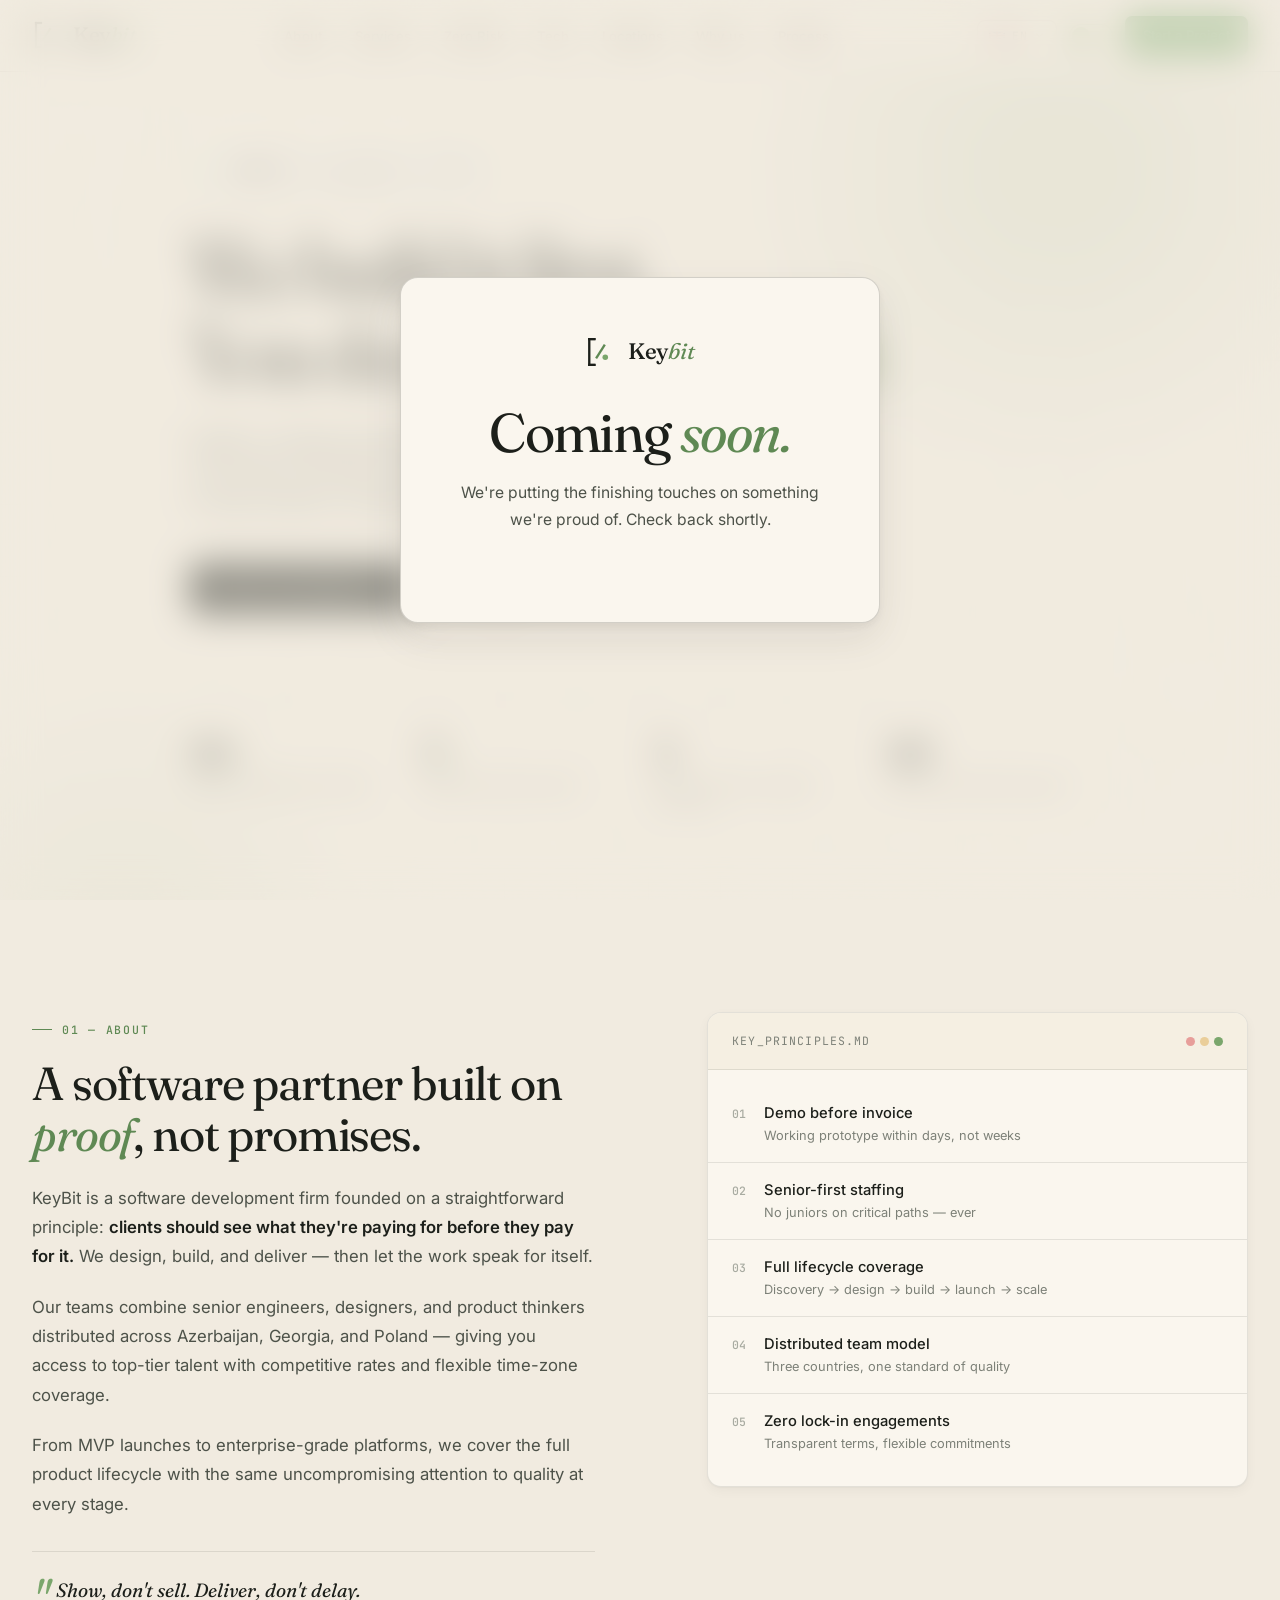
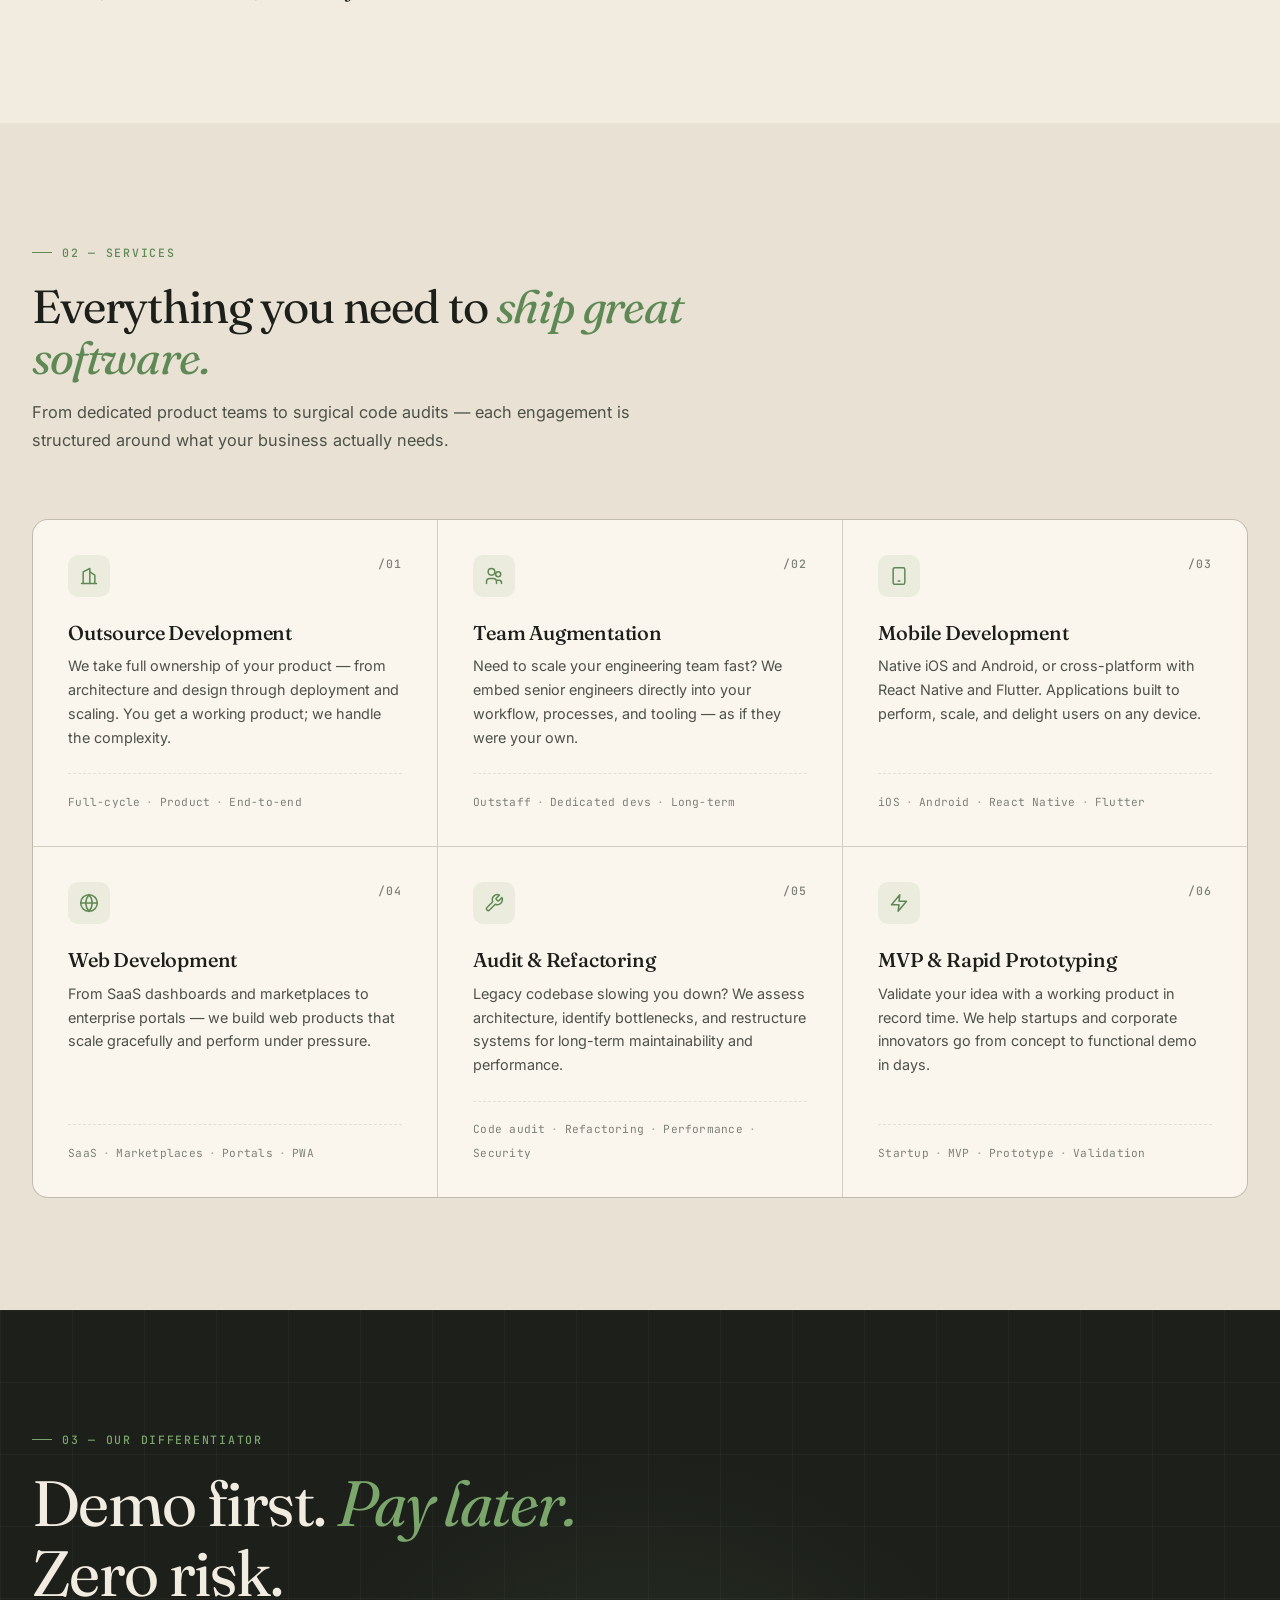
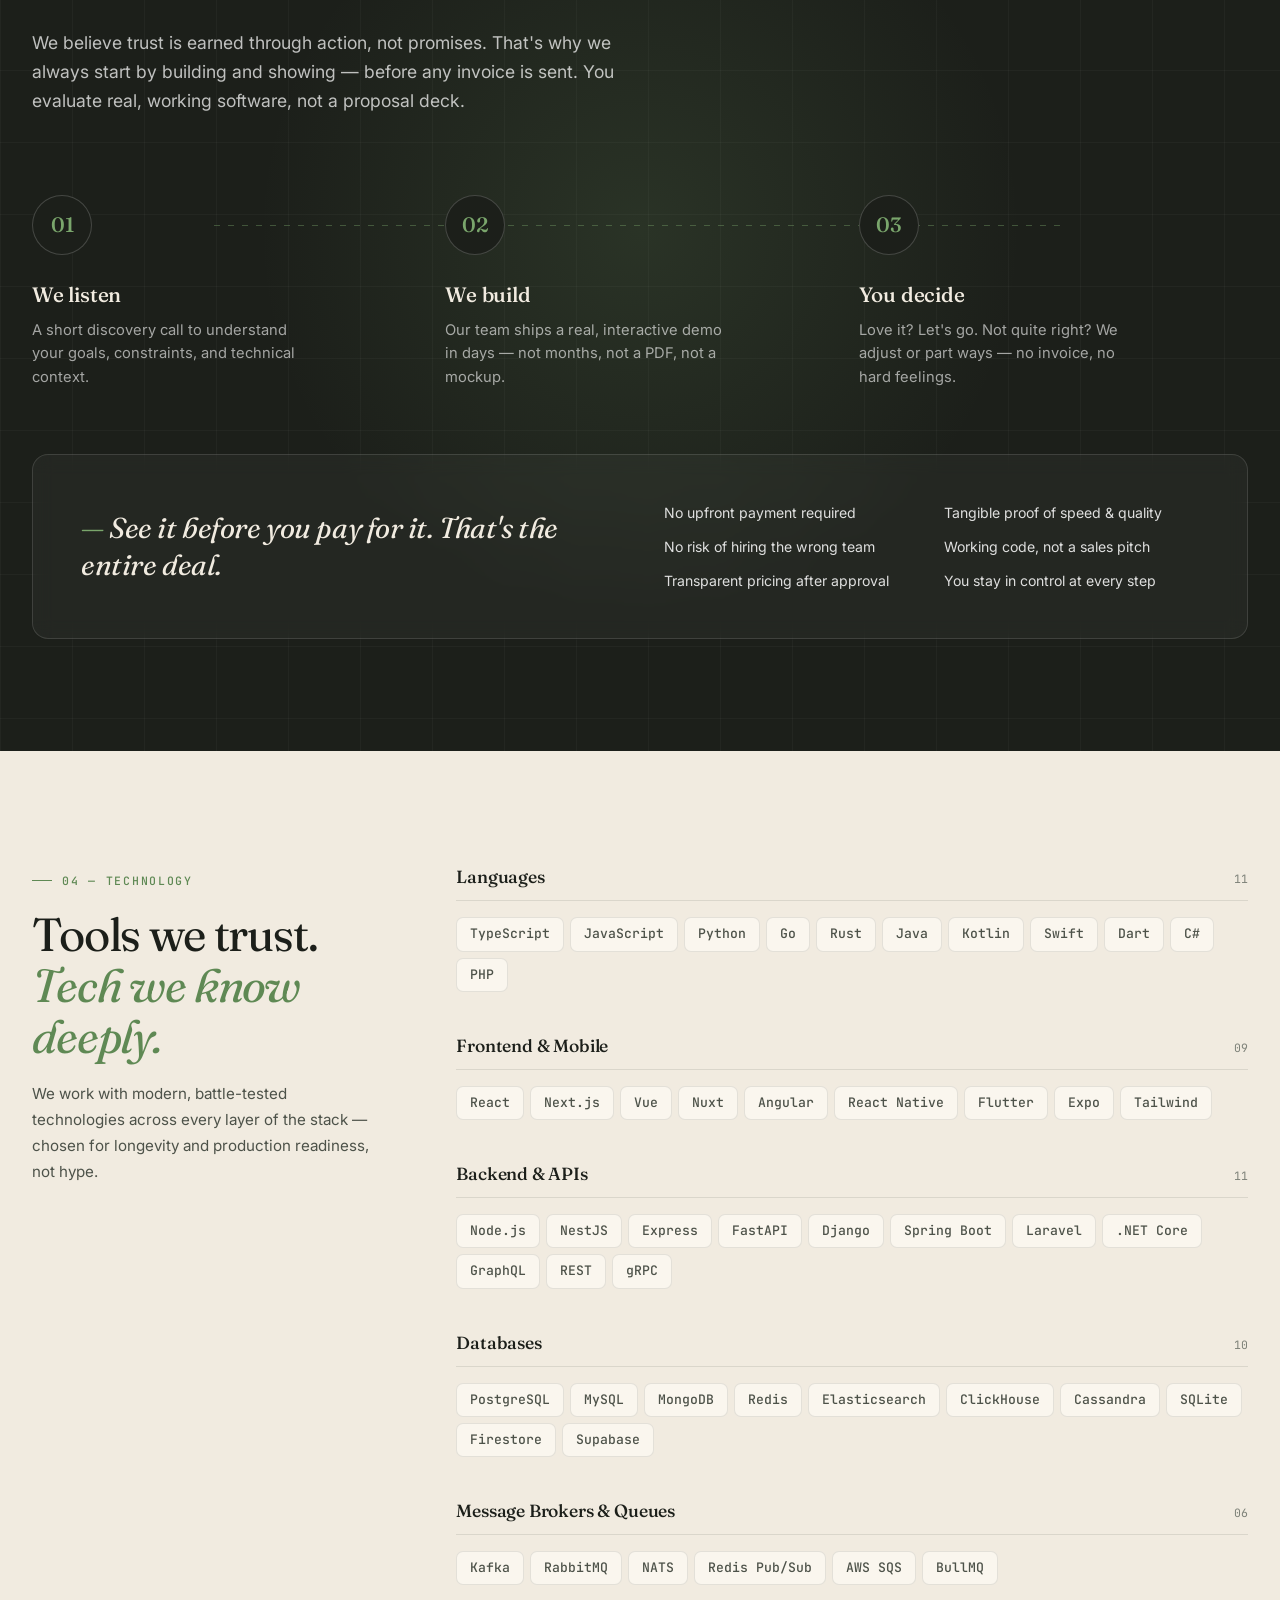
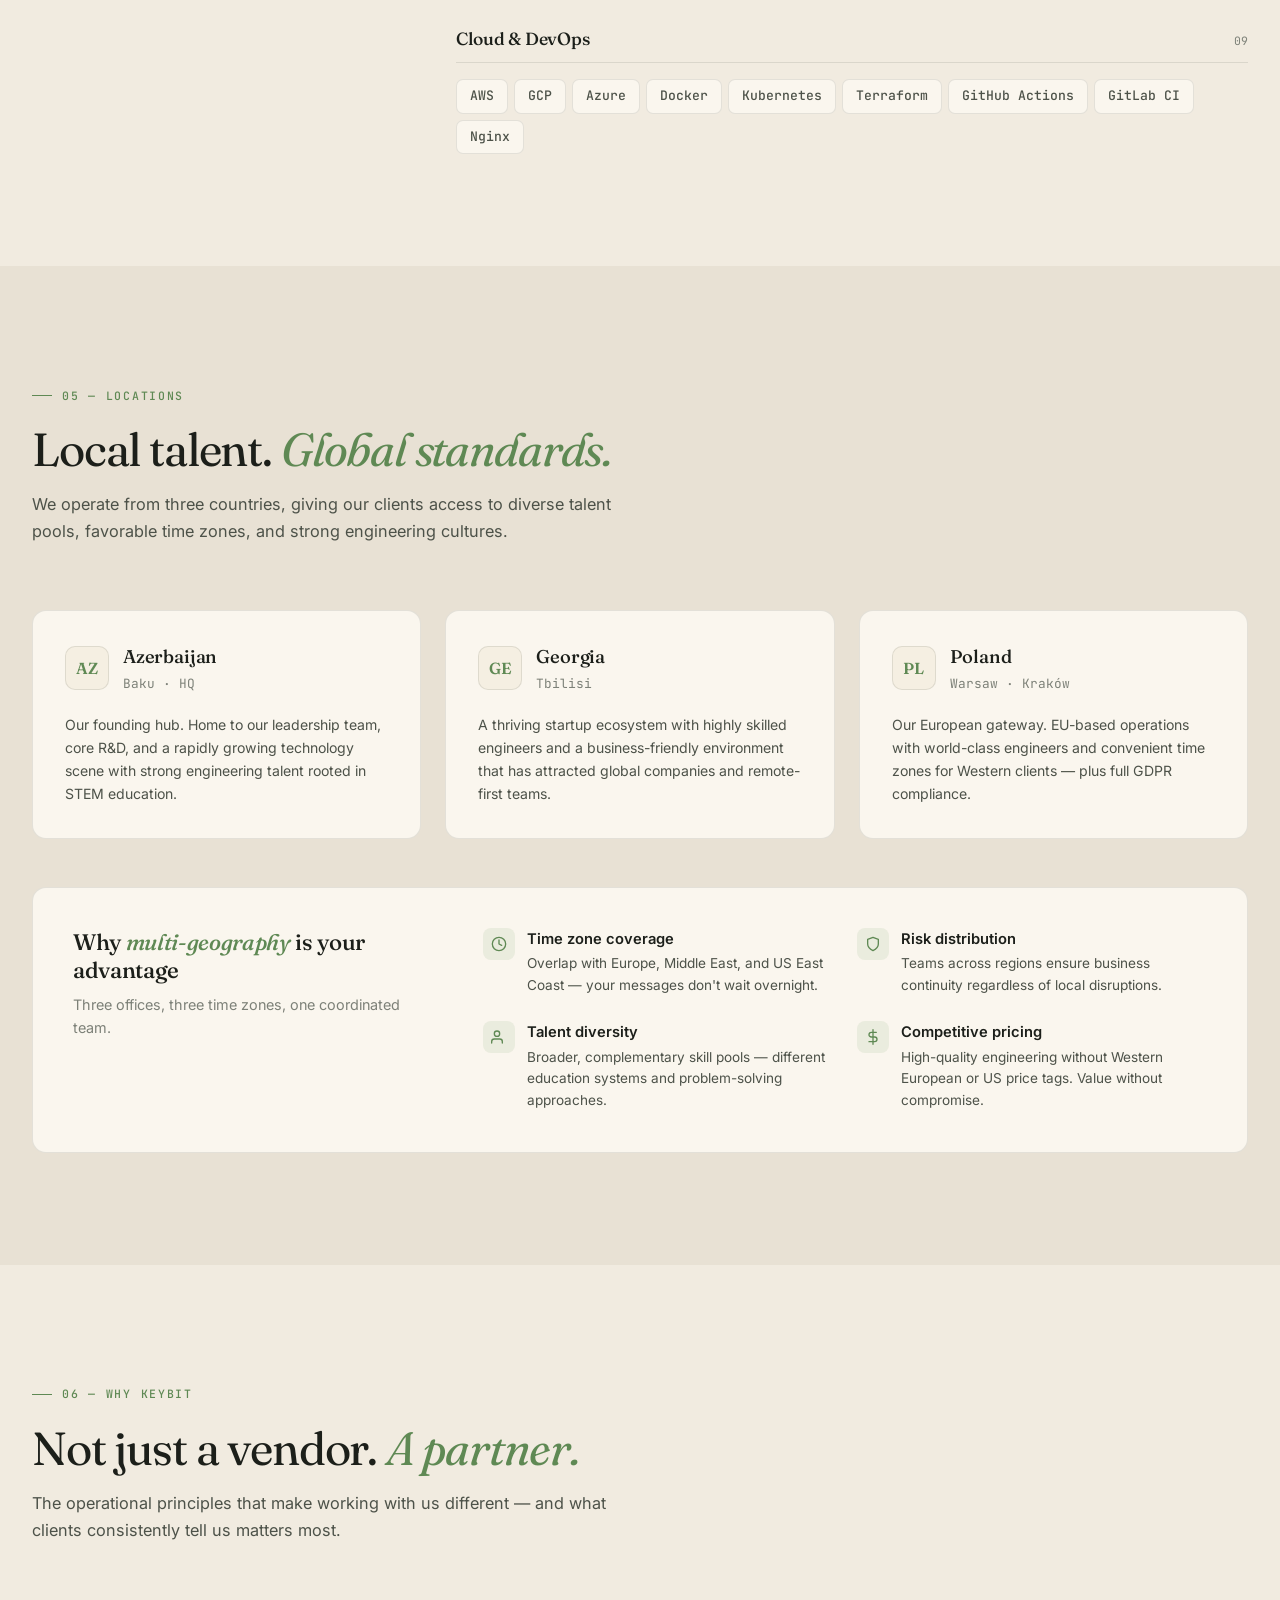
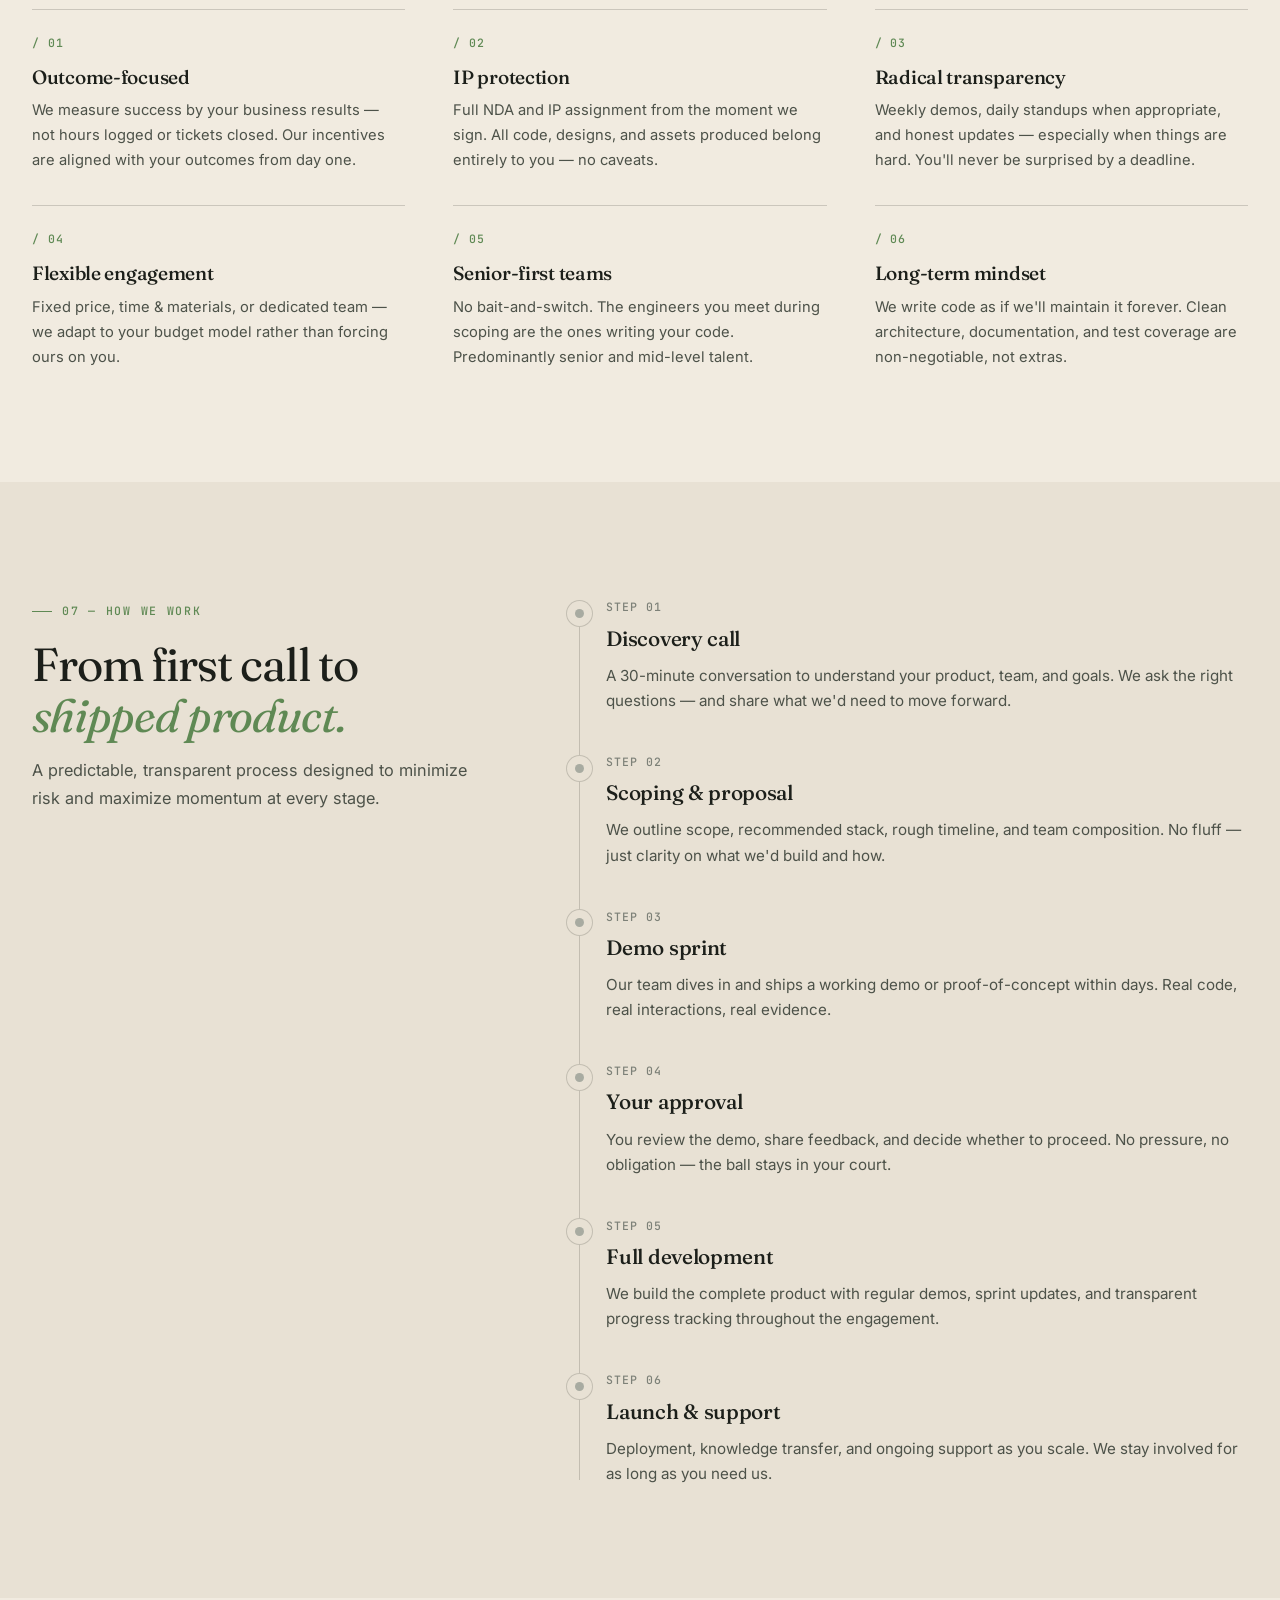
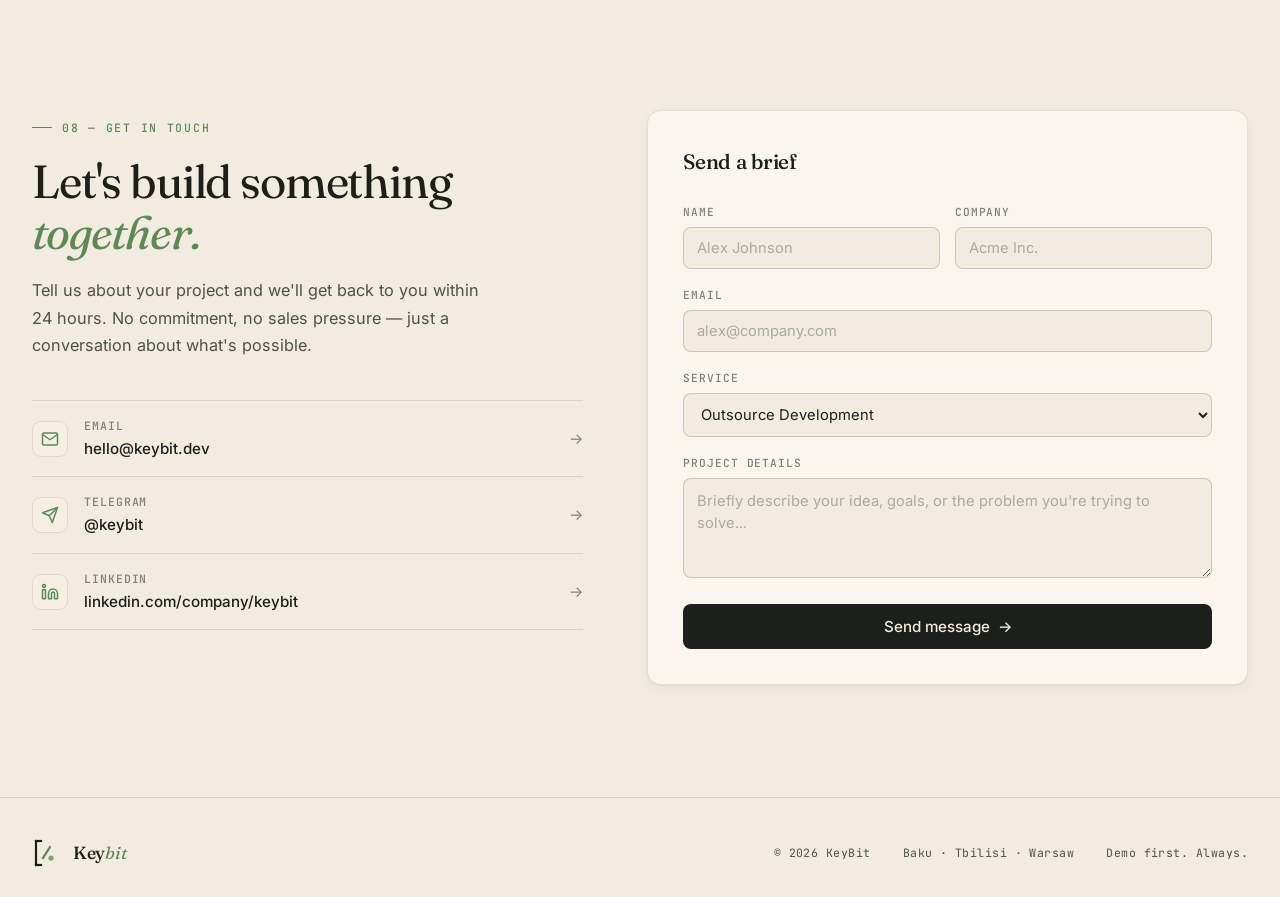
==== commit e92bfbac: "added multilanguage" ====
--- a/index.html
+++ b/index.html
@@ -33,8 +33,9 @@
 .nav-links a{font-size:0.82rem;font-weight:500;color:var(--text2);text-decoration:none;letter-spacing:0.01em;transition:color 0.2s,background 0.2s;padding:8px 14px;border-radius:6px}
 .nav-links a:hover{color:var(--text);background:var(--accent-soft)}
 .nav-actions{display:flex;align-items:center;gap:0.75rem}
-.nav-cta{background:var(--text);color:var(--bg);padding:9px 18px;border-radius:7px;font-weight:500;font-size:0.82rem;text-decoration:none;transition:opacity 0.2s,transform 0.15s}
-.nav-cta:hover{opacity:0.85;transform:translateY(-1px)}
+.nav-cta{background:var(--accent);color:#fff;padding:9px 18px;border-radius:7px;font-weight:500;font-size:0.82rem;text-decoration:none;transition:all 0.2s;display:inline-flex;align-items:center;gap:6px;box-shadow:0 1px 2px rgba(0,0,0,0.04),0 0 0 0 var(--accent-glow)}
+.nav-cta:hover{background:var(--accent2);transform:translateY(-1px);box-shadow:0 2px 8px var(--accent-glow),0 0 0 3px var(--accent-soft)}
+[data-theme="dark"] .nav-cta{color:var(--bg)}
 .theme-toggle{width:44px;height:24px;background:var(--surface2);border:1px solid var(--border-strong);border-radius:999px;cursor:pointer;display:flex;align-items:center;padding:2px;transition:background 0.35s,border-color 0.35s}
 .toggle-knob{width:18px;height:18px;border-radius:50%;background:var(--accent);transition:transform 0.35s cubic-bezier(.4,0,.2,1);box-shadow:0 1px 3px rgba(0,0,0,0.15)}
 [data-theme="dark"] .toggle-knob{transform:translateX(20px)}
@@ -241,6 +242,23 @@
 .cs-meta{font-family:'JetBrains Mono',monospace;font-size:0.7rem;color:var(--text3);letter-spacing:0.1em;text-transform:uppercase}
 .cs-meta span{color:var(--text2)}
 body.cs-locked{overflow:hidden}
+.lang-dropdown{position:relative;display:inline-block}
+.lang-trigger{display:inline-flex;align-items:center;gap:7px;background:var(--surface2);border:1px solid var(--border-strong);border-radius:8px;padding:7px 11px;cursor:pointer;font-family:'Inter',sans-serif;color:var(--text);transition:all 0.2s;font-size:0.78rem;font-weight:500}
+.lang-trigger:hover{border-color:var(--text);background:var(--surface)}
+.lang-flag{width:16px;height:11px;border-radius:2px;overflow:hidden;flex-shrink:0;display:inline-block;line-height:0;box-shadow:0 0 0 0.5px rgba(0,0,0,0.1)}
+.lang-flag svg{display:block;width:100%;height:100%}
+.lang-trigger-code{font-family:'JetBrains Mono',monospace;font-size:0.72rem;font-weight:600;letter-spacing:0.04em}
+.lang-chevron{transition:transform 0.25s;color:var(--text3)}
+.lang-dropdown.open .lang-chevron{transform:rotate(180deg)}
+.lang-menu{position:absolute;top:calc(100% + 6px);right:0;background:var(--card);border:1px solid var(--border-strong);border-radius:10px;padding:4px;min-width:140px;box-shadow:var(--shadow-lg);opacity:0;visibility:hidden;transform:translateY(-4px);transition:opacity 0.2s,transform 0.2s,visibility 0.2s;z-index:50}
+.lang-dropdown.open .lang-menu{opacity:1;visibility:visible;transform:translateY(0)}
+.lang-option{display:flex;align-items:center;gap:10px;width:100%;background:transparent;border:none;padding:8px 11px;border-radius:7px;cursor:pointer;font-family:'Inter',sans-serif;font-size:0.85rem;font-weight:500;color:var(--text2);text-align:left;transition:background 0.15s,color 0.15s}
+.lang-option:hover{background:var(--accent-soft);color:var(--text)}
+.lang-option.active{color:var(--text);background:var(--accent-soft)}
+.lang-option-name{flex:1}
+.lang-option-check{color:var(--accent2);opacity:0;transition:opacity 0.15s;font-size:0.85rem}
+.lang-option.active .lang-option-check{opacity:1}
+@media (max-width:720px){.lang-trigger-code{display:none}.lang-trigger{padding:7px 9px}}
 </style>
 </head>
 <body class="cs-locked">
@@ -264,19 +282,45 @@
       <span class="logo-text"><span class="lt-key">Key</span><span class="lt-bit">bit</span></span>
     </a>
     <ul class="nav-links">
-      <li><a href="#about">About</a></li>
-      <li><a href="#services">Services</a></li>
-      <li><a href="#zero-risk">Zero Risk</a></li>
-      <li><a href="#tech">Tech</a></li>
-      <li><a href="#locations">Locations</a></li>
-      <li><a href="#why">Why us</a></li>
-      <li><a href="#process">Process</a></li>
+      <li><a href="#about" data-i18n="nav.about">About</a></li>
+      <li><a href="#services" data-i18n="nav.services">Services</a></li>
+      <li><a href="#zero-risk" data-i18n="nav.zeroRisk">Zero Risk</a></li>
+      <li><a href="#tech" data-i18n="nav.tech">Tech</a></li>
+      <li><a href="#locations" data-i18n="nav.locations">Locations</a></li>
+      <li><a href="#why" data-i18n="nav.why">Why us</a></li>
+      <li><a href="#process" data-i18n="nav.process">Process</a></li>
     </ul>
     <div class="nav-actions">
+      <div class="lang-dropdown" id="lang-dropdown">
+        <button class="lang-trigger" type="button" onclick="toggleLangMenu(event)" aria-haspopup="listbox" aria-expanded="false">
+          <span class="lang-flag" id="lang-trigger-flag">
+            <svg viewBox="0 0 60 30" xmlns="http://www.w3.org/2000/svg"><clipPath id="t"><path d="M0 0v30h60V0z"/></clipPath><clipPath id="s"><path d="M30 15h30v15zv15H0zH0V0zV0h30z"/></clipPath><g clip-path="url(#t)"><path d="M0 0v30h60V0z" fill="#012169"/><path d="M0 0l60 30m0-30L0 30" stroke="#fff" stroke-width="6"/><path d="M0 0l60 30m0-30L0 30" clip-path="url(#s)" stroke="#C8102E" stroke-width="4"/><path d="M30 0v30M0 15h60" stroke="#fff" stroke-width="10"/><path d="M30 0v30M0 15h60" stroke="#C8102E" stroke-width="6"/></g></svg>
+          </span>
+          <span class="lang-trigger-code" id="lang-trigger-code">EN</span>
+          <svg class="lang-chevron" width="11" height="11" viewBox="0 0 24 24" fill="none" stroke="currentColor" stroke-width="2.5" stroke-linecap="round" stroke-linejoin="round"><polyline points="6 9 12 15 18 9"/></svg>
+        </button>
+        <div class="lang-menu" role="listbox">
+          <button class="lang-option active" type="button" data-lang="en" onclick="setLang('en')" role="option">
+            <span class="lang-flag"><svg viewBox="0 0 60 30" xmlns="http://www.w3.org/2000/svg"><clipPath id="t2"><path d="M0 0v30h60V0z"/></clipPath><clipPath id="s2"><path d="M30 15h30v15zv15H0zH0V0zV0h30z"/></clipPath><g clip-path="url(#t2)"><path d="M0 0v30h60V0z" fill="#012169"/><path d="M0 0l60 30m0-30L0 30" stroke="#fff" stroke-width="6"/><path d="M0 0l60 30m0-30L0 30" clip-path="url(#s2)" stroke="#C8102E" stroke-width="4"/><path d="M30 0v30M0 15h60" stroke="#fff" stroke-width="10"/><path d="M30 0v30M0 15h60" stroke="#C8102E" stroke-width="6"/></g></svg></span>
+            <span class="lang-option-name">English</span>
+            <span class="lang-option-check">✓</span>
+          </button>
+          <button class="lang-option" type="button" data-lang="ru" onclick="setLang('ru')" role="option">
+            <span class="lang-flag"><svg viewBox="0 0 9 6" xmlns="http://www.w3.org/2000/svg"><rect width="9" height="2" fill="#fff"/><rect y="2" width="9" height="2" fill="#0039A6"/><rect y="4" width="9" height="2" fill="#D52B1E"/></svg></span>
+            <span class="lang-option-name">Русский</span>
+            <span class="lang-option-check">✓</span>
+          </button>
+          <button class="lang-option" type="button" data-lang="az" onclick="setLang('az')" role="option">
+            <span class="lang-flag"><svg viewBox="0 0 600 300" xmlns="http://www.w3.org/2000/svg"><rect width="600" height="100" fill="#0092BC"/><rect y="100" width="600" height="100" fill="#EF3340"/><rect y="200" width="600" height="100" fill="#509E2F"/><circle cx="285" cy="150" r="42" fill="#fff"/><circle cx="297" cy="150" r="36" fill="#EF3340"/><polygon fill="#fff" points="333,150 351,142 343,160 357,166 341,167 343,184 333,172 322,184 324,167 308,166 322,160 314,142"/></svg></span>
+            <span class="lang-option-name">Azərbaycan</span>
+            <span class="lang-option-check">✓</span>
+          </button>
+        </div>
+      </div>
       <button class="theme-toggle" onclick="toggleTheme()" aria-label="Toggle theme">
         <div class="toggle-knob"></div>
       </button>
-      <a href="#contacts" class="nav-cta">Start a Project</a>
+      <a href="#contacts" class="nav-cta" data-i18n="nav.startProject">Start a Project</a>
     </div>
   </div>
 </nav>
@@ -288,30 +332,30 @@
     <div class="hero-inner">
       <div class="hero-badge">
         <div class="hero-badge-dot"></div>
-        <span><strong>Available</strong> for new engagements &middot; Q2 2026</span>
-      </div>
-      <h1>We build it first.<br>You decide if you <span class="accent">love it.</span></h1>
-      <p class="hero-sub">KeyBit is a software development partner for teams that value proof over pitches. We deliver working demos in days &mdash; no upfront costs, no long contracts, no blind commitments.</p>
+        <span data-i18n-html="hero.badge.html"><strong>Available</strong> for new engagements &middot; Q2 2026</span>
+      </div>
+      <h1 data-i18n-html="hero.title.html">We build it first.<br>You decide if you <span class="accent">love it.</span></h1>
+      <p class="hero-sub" data-i18n="hero.sub">KeyBit is a software development partner for teams that value proof over pitches. We deliver working demos in days &mdash; no upfront costs, no long contracts, no blind commitments.</p>
       <div class="hero-ctas">
-        <a href="#contacts" class="btn-primary">Start a conversation <span class="arrow">&rarr;</span></a>
-        <a href="#zero-risk" class="btn-ghost">How it works</a>
+        <a href="#contacts" class="btn-primary" data-i18n-html="hero.cta.primary.html">Start a conversation <span class="arrow">&rarr;</span></a>
+        <a href="#zero-risk" class="btn-ghost" data-i18n="hero.cta.secondary">How it works</a>
       </div>
       <div class="hero-meta">
         <div class="meta-item">
           <div class="meta-num">50<span class="suffix">+</span></div>
-          <div class="meta-label">Projects delivered since 2020</div>
+          <div class="meta-label" data-i18n="hero.meta.projects">Projects delivered since 2020</div>
         </div>
         <div class="meta-item">
           <div class="meta-num">7<span class="suffix">d</span></div>
-          <div class="meta-label">Average demo turnaround</div>
+          <div class="meta-label" data-i18n="hero.meta.demo">Average demo turnaround</div>
         </div>
         <div class="meta-item">
           <div class="meta-num">3</div>
-          <div class="meta-label">Countries across Europe &amp; Caucasus</div>
+          <div class="meta-label" data-i18n="hero.meta.countries">Countries across Europe &amp; Caucasus</div>
         </div>
         <div class="meta-item">
           <div class="meta-num">$0</div>
-          <div class="meta-label">Upfront commitment required</div>
+          <div class="meta-label" data-i18n="hero.meta.upfront">Upfront commitment required</div>
         </div>
       </div>
     </div>
@@ -322,27 +366,27 @@
   <div class="container">
     <div class="about-grid">
       <div class="about-left fade-in">
-        <div class="eyebrow">01 &mdash; About</div>
-        <h2>A software partner built on <em>proof</em>, not promises.</h2>
+        <div class="eyebrow" data-i18n="about.eyebrow">01 &mdash; About</div>
+        <h2 data-i18n-html="about.title.html">A software partner built on <em>proof</em>, not promises.</h2>
         <div class="about-text" style="margin-top:1.5rem;">
-          <p>KeyBit is a software development firm founded on a straightforward principle: <strong>clients should see what they're paying for before they pay for it.</strong> We design, build, and deliver &mdash; then let the work speak for itself.</p>
-          <p>Our teams combine senior engineers, designers, and product thinkers distributed across Azerbaijan, Georgia, and Poland &mdash; giving you access to top-tier talent with competitive rates and flexible time-zone coverage.</p>
-          <p>From MVP launches to enterprise-grade platforms, we cover the full product lifecycle with the same uncompromising attention to quality at every stage.</p>
-        </div>
-        <div class="about-quote">Show, don't sell. Deliver, don't delay.</div>
+          <p data-i18n-html="about.p1.html">KeyBit is a software development firm founded on a straightforward principle: <strong>clients should see what they're paying for before they pay for it.</strong> We design, build, and deliver &mdash; then let the work speak for itself.</p>
+          <p data-i18n="about.p2">Our teams combine senior engineers, designers, and product thinkers distributed across Azerbaijan, Georgia, and Poland &mdash; giving you access to top-tier talent with competitive rates and flexible time-zone coverage.</p>
+          <p data-i18n="about.p3">From MVP launches to enterprise-grade platforms, we cover the full product lifecycle with the same uncompromising attention to quality at every stage.</p>
+        </div>
+        <div class="about-quote" data-i18n="about.quote">Show, don't sell. Deliver, don't delay.</div>
       </div>
       <div class="about-right fade-in">
         <div class="about-card">
           <div class="about-card-header">
-            <span class="about-card-title">key_principles.md</span>
+            <span class="about-card-title" data-i18n="about.card.title">key_principles.md</span>
             <div class="about-card-dots"><span></span><span></span><span></span></div>
           </div>
           <div class="about-list">
-            <div class="about-item"><span class="about-item-num">01</span><div><div class="about-item-text">Demo before invoice</div><span class="about-item-sub">Working prototype within days, not weeks</span></div></div>
-            <div class="about-item"><span class="about-item-num">02</span><div><div class="about-item-text">Senior-first staffing</div><span class="about-item-sub">No juniors on critical paths &mdash; ever</span></div></div>
-            <div class="about-item"><span class="about-item-num">03</span><div><div class="about-item-text">Full lifecycle coverage</div><span class="about-item-sub">Discovery &rarr; design &rarr; build &rarr; launch &rarr; scale</span></div></div>
-            <div class="about-item"><span class="about-item-num">04</span><div><div class="about-item-text">Distributed team model</div><span class="about-item-sub">Three countries, one standard of quality</span></div></div>
-            <div class="about-item"><span class="about-item-num">05</span><div><div class="about-item-text">Zero lock-in engagements</div><span class="about-item-sub">Transparent terms, flexible commitments</span></div></div>
+            <div class="about-item"><span class="about-item-num">01</span><div><div class="about-item-text" data-i18n="about.item1.title">Demo before invoice</div><span class="about-item-sub" data-i18n="about.item1.sub">Working prototype within days, not weeks</span></div></div>
+            <div class="about-item"><span class="about-item-num">02</span><div><div class="about-item-text" data-i18n="about.item2.title">Senior-first staffing</div><span class="about-item-sub" data-i18n="about.item2.sub">No juniors on critical paths &mdash; ever</span></div></div>
+            <div class="about-item"><span class="about-item-num">03</span><div><div class="about-item-text" data-i18n="about.item3.title">Full lifecycle coverage</div><span class="about-item-sub" data-i18n-html="about.item3.sub.html">Discovery &rarr; design &rarr; build &rarr; launch &rarr; scale</span></div></div>
+            <div class="about-item"><span class="about-item-num">04</span><div><div class="about-item-text" data-i18n="about.item4.title">Distributed team model</div><span class="about-item-sub" data-i18n="about.item4.sub">Three countries, one standard of quality</span></div></div>
+            <div class="about-item"><span class="about-item-num">05</span><div><div class="about-item-text" data-i18n="about.item5.title">Zero lock-in engagements</div><span class="about-item-sub" data-i18n="about.item5.sub">Transparent terms, flexible commitments</span></div></div>
           </div>
         </div>
       </div>
@@ -353,9 +397,9 @@
 <section id="services">
   <div class="container">
     <div class="section-header fade-in">
-      <div class="eyebrow">02 &mdash; Services</div>
-      <h2>Everything you need to <em>ship great software.</em></h2>
-      <p class="section-desc" style="margin-top:1rem;">From dedicated product teams to surgical code audits &mdash; each engagement is structured around what your business actually needs.</p>
+      <div class="eyebrow" data-i18n="services.eyebrow">02 &mdash; Services</div>
+      <h2 data-i18n-html="services.title.html">Everything you need to <em>ship great software.</em></h2>
+      <p class="section-desc" style="margin-top:1rem;" data-i18n="services.desc">From dedicated product teams to surgical code audits &mdash; each engagement is structured around what your business actually needs.</p>
     </div>
     <div class="services-grid fade-in">
       <div class="service-card">
@@ -363,26 +407,26 @@
           <div class="svc-icon"><svg width="20" height="20" viewBox="0 0 24 24" fill="none" stroke="currentColor" stroke-width="1.8" stroke-linecap="round" stroke-linejoin="round"><path d="M3 21h18"/><path d="M5 21V7l8-4v18"/><path d="M19 21V11l-6-4"/></svg></div>
           <span class="svc-num">/01</span>
         </div>
-        <div class="svc-title">Outsource Development</div>
-        <div class="svc-desc">We take full ownership of your product &mdash; from architecture and design through deployment and scaling. You get a working product; we handle the complexity.</div>
-        <div class="svc-tags"><span class="svc-tag">Full-cycle</span><span class="svc-tag">Product</span><span class="svc-tag">End-to-end</span></div>
+        <div class="svc-title" data-i18n="svc1.title">Outsource Development</div>
+        <div class="svc-desc" data-i18n="svc1.desc">We take full ownership of your product &mdash; from architecture and design through deployment and scaling. You get a working product; we handle the complexity.</div>
+        <div class="svc-tags"><span class="svc-tag" data-i18n="svc1.tag1">Full-cycle</span><span class="svc-tag" data-i18n="svc1.tag2">Product</span><span class="svc-tag" data-i18n="svc1.tag3">End-to-end</span></div>
       </div>
       <div class="service-card">
         <div class="svc-head">
           <div class="svc-icon"><svg width="20" height="20" viewBox="0 0 24 24" fill="none" stroke="currentColor" stroke-width="1.8" stroke-linecap="round" stroke-linejoin="round"><circle cx="9" cy="7" r="4"/><path d="M3 21v-2a4 4 0 0 1 4-4h4a4 4 0 0 1 4 4v2"/><circle cx="17" cy="10" r="3"/><path d="M21 21v-1a3 3 0 0 0-3-3h-2"/></svg></div>
           <span class="svc-num">/02</span>
         </div>
-        <div class="svc-title">Team Augmentation</div>
-        <div class="svc-desc">Need to scale your engineering team fast? We embed senior engineers directly into your workflow, processes, and tooling &mdash; as if they were your own.</div>
-        <div class="svc-tags"><span class="svc-tag">Outstaff</span><span class="svc-tag">Dedicated devs</span><span class="svc-tag">Long-term</span></div>
+        <div class="svc-title" data-i18n="svc2.title">Team Augmentation</div>
+        <div class="svc-desc" data-i18n="svc2.desc">Need to scale your engineering team fast? We embed senior engineers directly into your workflow, processes, and tooling &mdash; as if they were your own.</div>
+        <div class="svc-tags"><span class="svc-tag" data-i18n="svc2.tag1">Outstaff</span><span class="svc-tag" data-i18n="svc2.tag2">Dedicated devs</span><span class="svc-tag" data-i18n="svc2.tag3">Long-term</span></div>
       </div>
       <div class="service-card">
         <div class="svc-head">
           <div class="svc-icon"><svg width="20" height="20" viewBox="0 0 24 24" fill="none" stroke="currentColor" stroke-width="1.8" stroke-linecap="round" stroke-linejoin="round"><rect x="5" y="2" width="14" height="20" rx="2"/><path d="M11 18h2"/></svg></div>
           <span class="svc-num">/03</span>
         </div>
-        <div class="svc-title">Mobile Development</div>
-        <div class="svc-desc">Native iOS and Android, or cross-platform with React Native and Flutter. Applications built to perform, scale, and delight users on any device.</div>
+        <div class="svc-title" data-i18n="svc3.title">Mobile Development</div>
+        <div class="svc-desc" data-i18n="svc3.desc">Native iOS and Android, or cross-platform with React Native and Flutter. Applications built to perform, scale, and delight users on any device.</div>
         <div class="svc-tags"><span class="svc-tag">iOS</span><span class="svc-tag">Android</span><span class="svc-tag">React Native</span><span class="svc-tag">Flutter</span></div>
       </div>
       <div class="service-card">
@@ -390,27 +434,27 @@
           <div class="svc-icon"><svg width="20" height="20" viewBox="0 0 24 24" fill="none" stroke="currentColor" stroke-width="1.8" stroke-linecap="round" stroke-linejoin="round"><circle cx="12" cy="12" r="10"/><path d="M2 12h20"/><path d="M12 2a15 15 0 0 1 0 20M12 2a15 15 0 0 0 0 20"/></svg></div>
           <span class="svc-num">/04</span>
         </div>
-        <div class="svc-title">Web Development</div>
-        <div class="svc-desc">From SaaS dashboards and marketplaces to enterprise portals &mdash; we build web products that scale gracefully and perform under pressure.</div>
-        <div class="svc-tags"><span class="svc-tag">SaaS</span><span class="svc-tag">Marketplaces</span><span class="svc-tag">Portals</span><span class="svc-tag">PWA</span></div>
+        <div class="svc-title" data-i18n="svc4.title">Web Development</div>
+        <div class="svc-desc" data-i18n="svc4.desc">From SaaS dashboards and marketplaces to enterprise portals &mdash; we build web products that scale gracefully and perform under pressure.</div>
+        <div class="svc-tags"><span class="svc-tag" data-i18n="svc4.tag1">SaaS</span><span class="svc-tag" data-i18n="svc4.tag2">Marketplaces</span><span class="svc-tag" data-i18n="svc4.tag3">Portals</span><span class="svc-tag">PWA</span></div>
       </div>
       <div class="service-card">
         <div class="svc-head">
           <div class="svc-icon"><svg width="20" height="20" viewBox="0 0 24 24" fill="none" stroke="currentColor" stroke-width="1.8" stroke-linecap="round" stroke-linejoin="round"><path d="M14.7 6.3a1 1 0 0 0 0 1.4l1.6 1.6a1 1 0 0 0 1.4 0l3.77-3.77a6 6 0 0 1-7.94 7.94l-6.91 6.91a2.12 2.12 0 0 1-3-3l6.91-6.91a6 6 0 0 1 7.94-7.94l-3.76 3.76z"/></svg></div>
           <span class="svc-num">/05</span>
         </div>
-        <div class="svc-title">Audit &amp; Refactoring</div>
-        <div class="svc-desc">Legacy codebase slowing you down? We assess architecture, identify bottlenecks, and restructure systems for long-term maintainability and performance.</div>
-        <div class="svc-tags"><span class="svc-tag">Code audit</span><span class="svc-tag">Refactoring</span><span class="svc-tag">Performance</span><span class="svc-tag">Security</span></div>
+        <div class="svc-title" data-i18n="svc5.title">Audit &amp; Refactoring</div>
+        <div class="svc-desc" data-i18n="svc5.desc">Legacy codebase slowing you down? We assess architecture, identify bottlenecks, and restructure systems for long-term maintainability and performance.</div>
+        <div class="svc-tags"><span class="svc-tag" data-i18n="svc5.tag1">Code audit</span><span class="svc-tag" data-i18n="svc5.tag2">Refactoring</span><span class="svc-tag" data-i18n="svc5.tag3">Performance</span><span class="svc-tag" data-i18n="svc5.tag4">Security</span></div>
       </div>
       <div class="service-card">
         <div class="svc-head">
           <div class="svc-icon"><svg width="20" height="20" viewBox="0 0 24 24" fill="none" stroke="currentColor" stroke-width="1.8" stroke-linecap="round" stroke-linejoin="round"><path d="M13 2L3 14h9l-1 8 10-12h-9l1-8z"/></svg></div>
           <span class="svc-num">/06</span>
         </div>
-        <div class="svc-title">MVP &amp; Rapid Prototyping</div>
-        <div class="svc-desc">Validate your idea with a working product in record time. We help startups and corporate innovators go from concept to functional demo in days.</div>
-        <div class="svc-tags"><span class="svc-tag">Startup</span><span class="svc-tag">MVP</span><span class="svc-tag">Prototype</span><span class="svc-tag">Validation</span></div>
+        <div class="svc-title" data-i18n="svc6.title">MVP &amp; Rapid Prototyping</div>
+        <div class="svc-desc" data-i18n="svc6.desc">Validate your idea with a working product in record time. We help startups and corporate innovators go from concept to functional demo in days.</div>
+        <div class="svc-tags"><span class="svc-tag" data-i18n="svc6.tag1">Startup</span><span class="svc-tag">MVP</span><span class="svc-tag" data-i18n="svc6.tag3">Prototype</span><span class="svc-tag" data-i18n="svc6.tag4">Validation</span></div>
       </div>
     </div>
   </div>
@@ -419,36 +463,36 @@
 <section id="zero-risk">
   <div class="zr-inner">
     <div class="fade-in">
-      <div class="eyebrow">03 &mdash; Our Differentiator</div>
-      <h2>Demo first. <em>Pay later.</em><br>Zero risk.</h2>
-      <p class="zr-lead">We believe trust is earned through action, not promises. That's why we always start by building and showing &mdash; before any invoice is sent. You evaluate real, working software, not a proposal deck.</p>
+      <div class="eyebrow" data-i18n="zr.eyebrow">03 &mdash; Our Differentiator</div>
+      <h2 data-i18n-html="zr.title.html">Demo first. <em>Pay later.</em><br>Zero risk.</h2>
+      <p class="zr-lead" data-i18n="zr.lead">We believe trust is earned through action, not promises. That's why we always start by building and showing &mdash; before any invoice is sent. You evaluate real, working software, not a proposal deck.</p>
     </div>
     <div class="zr-process fade-in">
       <div class="zr-step">
         <div class="zr-step-circle">01</div>
-        <div class="zr-step-title">We listen</div>
-        <div class="zr-step-desc">A short discovery call to understand your goals, constraints, and technical context.</div>
+        <div class="zr-step-title" data-i18n="zr.step1.title">We listen</div>
+        <div class="zr-step-desc" data-i18n="zr.step1.desc">A short discovery call to understand your goals, constraints, and technical context.</div>
       </div>
       <div class="zr-step">
         <div class="zr-step-circle">02</div>
-        <div class="zr-step-title">We build</div>
-        <div class="zr-step-desc">Our team ships a real, interactive demo in days &mdash; not months, not a PDF, not a mockup.</div>
+        <div class="zr-step-title" data-i18n="zr.step2.title">We build</div>
+        <div class="zr-step-desc" data-i18n="zr.step2.desc">Our team ships a real, interactive demo in days &mdash; not months, not a PDF, not a mockup.</div>
       </div>
       <div class="zr-step">
         <div class="zr-step-circle">03</div>
-        <div class="zr-step-title">You decide</div>
-        <div class="zr-step-desc">Love it? Let's go. Not quite right? We adjust or part ways &mdash; no invoice, no hard feelings.</div>
+        <div class="zr-step-title" data-i18n="zr.step3.title">You decide</div>
+        <div class="zr-step-desc" data-i18n="zr.step3.desc">Love it? Let's go. Not quite right? We adjust or part ways &mdash; no invoice, no hard feelings.</div>
       </div>
     </div>
     <div class="zr-highlight-box fade-in">
-      <div class="zr-quote"><span class="mark">&mdash;</span> See it before you pay for it. That's the entire deal.</div>
+      <div class="zr-quote" data-i18n-html="zr.quote.html"><span class="mark">&mdash;</span> See it before you pay for it. That's the entire deal.</div>
       <ul class="zr-checks">
-        <li><span class="mark">&rarr;</span> No upfront payment required</li>
-        <li><span class="mark">&rarr;</span> Tangible proof of speed &amp; quality</li>
-        <li><span class="mark">&rarr;</span> No risk of hiring the wrong team</li>
-        <li><span class="mark">&rarr;</span> Working code, not a sales pitch</li>
-        <li><span class="mark">&rarr;</span> Transparent pricing after approval</li>
-        <li><span class="mark">&rarr;</span> You stay in control at every step</li>
+        <li data-i18n-html="zr.check1"><span class="mark">&rarr;</span> No upfront payment required</li>
+        <li data-i18n-html="zr.check2"><span class="mark">&rarr;</span> Tangible proof of speed &amp; quality</li>
+        <li data-i18n-html="zr.check3"><span class="mark">&rarr;</span> No risk of hiring the wrong team</li>
+        <li data-i18n-html="zr.check4"><span class="mark">&rarr;</span> Working code, not a sales pitch</li>
+        <li data-i18n-html="zr.check5"><span class="mark">&rarr;</span> Transparent pricing after approval</li>
+        <li data-i18n-html="zr.check6"><span class="mark">&rarr;</span> You stay in control at every step</li>
       </ul>
     </div>
   </div>
@@ -458,43 +502,43 @@
   <div class="container">
     <div class="tech-wrapper">
       <div class="tech-sidebar fade-in">
-        <div class="eyebrow">04 &mdash; Technology</div>
-        <h2>Tools we trust.<br><em>Tech we know deeply.</em></h2>
-        <p class="section-desc">We work with modern, battle-tested technologies across every layer of the stack &mdash; chosen for longevity and production readiness, not hype.</p>
+        <div class="eyebrow" data-i18n="tech.eyebrow">04 &mdash; Technology</div>
+        <h2 data-i18n-html="tech.title.html">Tools we trust.<br><em>Tech we know deeply.</em></h2>
+        <p class="section-desc" data-i18n="tech.desc">We work with modern, battle-tested technologies across every layer of the stack &mdash; chosen for longevity and production readiness, not hype.</p>
       </div>
       <div class="tech-categories fade-in">
         <div class="tech-cat">
-          <div class="tech-cat-head"><div class="tech-cat-title">Languages</div><div class="tech-cat-count">11</div></div>
+          <div class="tech-cat-head"><div class="tech-cat-title" data-i18n="tech.cat.languages">Languages</div><div class="tech-cat-count">11</div></div>
           <div class="tech-pills">
             <span class="tech-pill">TypeScript</span><span class="tech-pill">JavaScript</span><span class="tech-pill">Python</span><span class="tech-pill">Go</span><span class="tech-pill">Rust</span><span class="tech-pill">Java</span><span class="tech-pill">Kotlin</span><span class="tech-pill">Swift</span><span class="tech-pill">Dart</span><span class="tech-pill">C#</span><span class="tech-pill">PHP</span>
           </div>
         </div>
         <div class="tech-cat">
-          <div class="tech-cat-head"><div class="tech-cat-title">Frontend &amp; Mobile</div><div class="tech-cat-count">09</div></div>
+          <div class="tech-cat-head"><div class="tech-cat-title" data-i18n="tech.cat.frontend">Frontend &amp; Mobile</div><div class="tech-cat-count">09</div></div>
           <div class="tech-pills">
             <span class="tech-pill">React</span><span class="tech-pill">Next.js</span><span class="tech-pill">Vue</span><span class="tech-pill">Nuxt</span><span class="tech-pill">Angular</span><span class="tech-pill">React Native</span><span class="tech-pill">Flutter</span><span class="tech-pill">Expo</span><span class="tech-pill">Tailwind</span>
           </div>
         </div>
         <div class="tech-cat">
-          <div class="tech-cat-head"><div class="tech-cat-title">Backend &amp; APIs</div><div class="tech-cat-count">11</div></div>
+          <div class="tech-cat-head"><div class="tech-cat-title" data-i18n="tech.cat.backend">Backend &amp; APIs</div><div class="tech-cat-count">11</div></div>
           <div class="tech-pills">
             <span class="tech-pill">Node.js</span><span class="tech-pill">NestJS</span><span class="tech-pill">Express</span><span class="tech-pill">FastAPI</span><span class="tech-pill">Django</span><span class="tech-pill">Spring Boot</span><span class="tech-pill">Laravel</span><span class="tech-pill">.NET Core</span><span class="tech-pill">GraphQL</span><span class="tech-pill">REST</span><span class="tech-pill">gRPC</span>
           </div>
         </div>
         <div class="tech-cat">
-          <div class="tech-cat-head"><div class="tech-cat-title">Databases</div><div class="tech-cat-count">10</div></div>
+          <div class="tech-cat-head"><div class="tech-cat-title" data-i18n="tech.cat.databases">Databases</div><div class="tech-cat-count">10</div></div>
           <div class="tech-pills">
             <span class="tech-pill">PostgreSQL</span><span class="tech-pill">MySQL</span><span class="tech-pill">MongoDB</span><span class="tech-pill">Redis</span><span class="tech-pill">Elasticsearch</span><span class="tech-pill">ClickHouse</span><span class="tech-pill">Cassandra</span><span class="tech-pill">SQLite</span><span class="tech-pill">Firestore</span><span class="tech-pill">Supabase</span>
           </div>
         </div>
         <div class="tech-cat">
-          <div class="tech-cat-head"><div class="tech-cat-title">Message Brokers &amp; Queues</div><div class="tech-cat-count">06</div></div>
+          <div class="tech-cat-head"><div class="tech-cat-title" data-i18n="tech.cat.brokers">Message Brokers &amp; Queues</div><div class="tech-cat-count">06</div></div>
           <div class="tech-pills">
             <span class="tech-pill">Kafka</span><span class="tech-pill">RabbitMQ</span><span class="tech-pill">NATS</span><span class="tech-pill">Redis Pub/Sub</span><span class="tech-pill">AWS SQS</span><span class="tech-pill">BullMQ</span>
           </div>
         </div>
         <div class="tech-cat">
-          <div class="tech-cat-head"><div class="tech-cat-title">Cloud &amp; DevOps</div><div class="tech-cat-count">09</div></div>
+          <div class="tech-cat-head"><div class="tech-cat-title" data-i18n="tech.cat.cloud">Cloud &amp; DevOps</div><div class="tech-cat-count">09</div></div>
           <div class="tech-pills">
             <span class="tech-pill">AWS</span><span class="tech-pill">GCP</span><span class="tech-pill">Azure</span><span class="tech-pill">Docker</span><span class="tech-pill">Kubernetes</span><span class="tech-pill">Terraform</span><span class="tech-pill">GitHub Actions</span><span class="tech-pill">GitLab CI</span><span class="tech-pill">Nginx</span>
           </div>
@@ -507,54 +551,54 @@
 <section id="locations">
   <div class="container">
     <div class="section-header fade-in">
-      <div class="eyebrow">05 &mdash; Locations</div>
-      <h2>Local talent. <em>Global standards.</em></h2>
-      <p class="section-desc" style="margin-top:1rem;">We operate from three countries, giving our clients access to diverse talent pools, favorable time zones, and strong engineering cultures.</p>
+      <div class="eyebrow" data-i18n="loc.eyebrow">05 &mdash; Locations</div>
+      <h2 data-i18n-html="loc.title.html">Local talent. <em>Global standards.</em></h2>
+      <p class="section-desc" style="margin-top:1rem;" data-i18n="loc.desc">We operate from three countries, giving our clients access to diverse talent pools, favorable time zones, and strong engineering cultures.</p>
     </div>
     <div class="loc-grid">
       <div class="loc-card fade-in">
         <div class="loc-head">
           <div class="loc-code">AZ</div>
-          <div><div class="loc-country">Azerbaijan</div><div class="loc-city">Baku &middot; HQ</div></div>
-        </div>
-        <div class="loc-desc">Our founding hub. Home to our leadership team, core R&amp;D, and a rapidly growing technology scene with strong engineering talent rooted in STEM education.</div>
+          <div><div class="loc-country" data-i18n="loc.az.country">Azerbaijan</div><div class="loc-city" data-i18n="loc.az.city">Baku &middot; HQ</div></div>
+        </div>
+        <div class="loc-desc" data-i18n="loc.az.desc">Our founding hub. Home to our leadership team, core R&amp;D, and a rapidly growing technology scene with strong engineering talent rooted in STEM education.</div>
       </div>
       <div class="loc-card fade-in">
         <div class="loc-head">
           <div class="loc-code">GE</div>
-          <div><div class="loc-country">Georgia</div><div class="loc-city">Tbilisi</div></div>
-        </div>
-        <div class="loc-desc">A thriving startup ecosystem with highly skilled engineers and a business-friendly environment that has attracted global companies and remote-first teams.</div>
+          <div><div class="loc-country" data-i18n="loc.ge.country">Georgia</div><div class="loc-city" data-i18n="loc.ge.city">Tbilisi</div></div>
+        </div>
+        <div class="loc-desc" data-i18n="loc.ge.desc">A thriving startup ecosystem with highly skilled engineers and a business-friendly environment that has attracted global companies and remote-first teams.</div>
       </div>
       <div class="loc-card fade-in">
         <div class="loc-head">
           <div class="loc-code">PL</div>
-          <div><div class="loc-country">Poland</div><div class="loc-city">Warsaw &middot; Krak&oacute;w</div></div>
-        </div>
-        <div class="loc-desc">Our European gateway. EU-based operations with world-class engineers and convenient time zones for Western clients &mdash; plus full GDPR compliance.</div>
+          <div><div class="loc-country" data-i18n="loc.pl.country">Poland</div><div class="loc-city" data-i18n="loc.pl.city">Warsaw &middot; Krak&oacute;w</div></div>
+        </div>
+        <div class="loc-desc" data-i18n="loc.pl.desc">Our European gateway. EU-based operations with world-class engineers and convenient time zones for Western clients &mdash; plus full GDPR compliance.</div>
       </div>
     </div>
     <div class="multi-geo fade-in">
       <div>
-        <div class="multi-geo-title">Why <em>multi-geography</em> is your advantage</div>
-        <div class="multi-geo-sub">Three offices, three time zones, one coordinated team.</div>
+        <div class="multi-geo-title" data-i18n-html="geo.title.html">Why <em>multi-geography</em> is your advantage</div>
+        <div class="multi-geo-sub" data-i18n="geo.sub">Three offices, three time zones, one coordinated team.</div>
       </div>
       <div class="geo-benefits">
         <div class="geo-benefit">
           <div class="geo-ico"><svg width="16" height="16" viewBox="0 0 24 24" fill="none" stroke="currentColor" stroke-width="2" stroke-linecap="round" stroke-linejoin="round"><circle cx="12" cy="12" r="10"/><polyline points="12 6 12 12 16 14"/></svg></div>
-          <div><strong>Time zone coverage</strong><div class="geo-benefit-text">Overlap with Europe, Middle East, and US East Coast &mdash; your messages don't wait overnight.</div></div>
+          <div><strong data-i18n="geo.b1.title">Time zone coverage</strong><div class="geo-benefit-text" data-i18n="geo.b1.desc">Overlap with Europe, Middle East, and US East Coast &mdash; your messages don't wait overnight.</div></div>
         </div>
         <div class="geo-benefit">
           <div class="geo-ico"><svg width="16" height="16" viewBox="0 0 24 24" fill="none" stroke="currentColor" stroke-width="2" stroke-linecap="round" stroke-linejoin="round"><path d="M12 22s8-4 8-10V5l-8-3-8 3v7c0 6 8 10 8 10z"/></svg></div>
-          <div><strong>Risk distribution</strong><div class="geo-benefit-text">Teams across regions ensure business continuity regardless of local disruptions.</div></div>
+          <div><strong data-i18n="geo.b2.title">Risk distribution</strong><div class="geo-benefit-text" data-i18n="geo.b2.desc">Teams across regions ensure business continuity regardless of local disruptions.</div></div>
         </div>
         <div class="geo-benefit">
           <div class="geo-ico"><svg width="16" height="16" viewBox="0 0 24 24" fill="none" stroke="currentColor" stroke-width="2" stroke-linecap="round" stroke-linejoin="round"><path d="M17 21v-2a4 4 0 0 0-4-4H5a4 4 0 0 0-4 4v2"/><circle cx="9" cy="7" r="4"/></svg></div>
-          <div><strong>Talent diversity</strong><div class="geo-benefit-text">Broader, complementary skill pools &mdash; different education systems and problem-solving approaches.</div></div>
+          <div><strong data-i18n="geo.b3.title">Talent diversity</strong><div class="geo-benefit-text" data-i18n="geo.b3.desc">Broader, complementary skill pools &mdash; different education systems and problem-solving approaches.</div></div>
         </div>
         <div class="geo-benefit">
           <div class="geo-ico"><svg width="16" height="16" viewBox="0 0 24 24" fill="none" stroke="currentColor" stroke-width="2" stroke-linecap="round" stroke-linejoin="round"><line x1="12" y1="1" x2="12" y2="23"/><path d="M17 5H9.5a3.5 3.5 0 0 0 0 7h5a3.5 3.5 0 0 1 0 7H6"/></svg></div>
-          <div><strong>Competitive pricing</strong><div class="geo-benefit-text">High-quality engineering without Western European or US price tags. Value without compromise.</div></div>
+          <div><strong data-i18n="geo.b4.title">Competitive pricing</strong><div class="geo-benefit-text" data-i18n="geo.b4.desc">High-quality engineering without Western European or US price tags. Value without compromise.</div></div>
         </div>
       </div>
     </div>
@@ -564,40 +608,40 @@
 <section id="why">
   <div class="container">
     <div class="section-header fade-in">
-      <div class="eyebrow">06 &mdash; Why KeyBit</div>
-      <h2>Not just a vendor. <em>A partner.</em></h2>
-      <p class="section-desc" style="margin-top:1rem;">The operational principles that make working with us different &mdash; and what clients consistently tell us matters most.</p>
+      <div class="eyebrow" data-i18n="why.eyebrow">06 &mdash; Why KeyBit</div>
+      <h2 data-i18n-html="why.title.html">Not just a vendor. <em>A partner.</em></h2>
+      <p class="section-desc" style="margin-top:1rem;" data-i18n="why.desc">The operational principles that make working with us different &mdash; and what clients consistently tell us matters most.</p>
     </div>
     <div class="why-grid">
       <div class="why-card fade-in">
         <div class="why-num">/ 01</div>
-        <div class="why-title">Outcome-focused</div>
-        <div class="why-desc">We measure success by your business results &mdash; not hours logged or tickets closed. Our incentives are aligned with your outcomes from day one.</div>
+        <div class="why-title" data-i18n="why1.title">Outcome-focused</div>
+        <div class="why-desc" data-i18n="why1.desc">We measure success by your business results &mdash; not hours logged or tickets closed. Our incentives are aligned with your outcomes from day one.</div>
       </div>
       <div class="why-card fade-in">
         <div class="why-num">/ 02</div>
-        <div class="why-title">IP protection</div>
-        <div class="why-desc">Full NDA and IP assignment from the moment we sign. All code, designs, and assets produced belong entirely to you &mdash; no caveats.</div>
+        <div class="why-title" data-i18n="why2.title">IP protection</div>
+        <div class="why-desc" data-i18n="why2.desc">Full NDA and IP assignment from the moment we sign. All code, designs, and assets produced belong entirely to you &mdash; no caveats.</div>
       </div>
       <div class="why-card fade-in">
         <div class="why-num">/ 03</div>
-        <div class="why-title">Radical transparency</div>
-        <div class="why-desc">Weekly demos, daily standups when appropriate, and honest updates &mdash; especially when things are hard. You'll never be surprised by a deadline.</div>
+        <div class="why-title" data-i18n="why3.title">Radical transparency</div>
+        <div class="why-desc" data-i18n="why3.desc">Weekly demos, daily standups when appropriate, and honest updates &mdash; especially when things are hard. You'll never be surprised by a deadline.</div>
       </div>
       <div class="why-card fade-in">
         <div class="why-num">/ 04</div>
-        <div class="why-title">Flexible engagement</div>
-        <div class="why-desc">Fixed price, time &amp; materials, or dedicated team &mdash; we adapt to your budget model rather than forcing ours on you.</div>
+        <div class="why-title" data-i18n="why4.title">Flexible engagement</div>
+        <div class="why-desc" data-i18n="why4.desc">Fixed price, time &amp; materials, or dedicated team &mdash; we adapt to your budget model rather than forcing ours on you.</div>
       </div>
       <div class="why-card fade-in">
         <div class="why-num">/ 05</div>
-        <div class="why-title">Senior-first teams</div>
-        <div class="why-desc">No bait-and-switch. The engineers you meet during scoping are the ones writing your code. Predominantly senior and mid-level talent.</div>
+        <div class="why-title" data-i18n="why5.title">Senior-first teams</div>
+        <div class="why-desc" data-i18n="why5.desc">No bait-and-switch. The engineers you meet during scoping are the ones writing your code. Predominantly senior and mid-level talent.</div>
       </div>
       <div class="why-card fade-in">
         <div class="why-num">/ 06</div>
-        <div class="why-title">Long-term mindset</div>
-        <div class="why-desc">We write code as if we'll maintain it forever. Clean architecture, documentation, and test coverage are non-negotiable, not extras.</div>
+        <div class="why-title" data-i18n="why6.title">Long-term mindset</div>
+        <div class="why-desc" data-i18n="why6.desc">We write code as if we'll maintain it forever. Clean architecture, documentation, and test coverage are non-negotiable, not extras.</div>
       </div>
     </div>
   </div>
@@ -607,40 +651,40 @@
   <div class="container">
     <div class="proc-wrapper">
       <div class="proc-sidebar fade-in">
-        <div class="eyebrow">07 &mdash; How we work</div>
-        <h2>From first call to <em>shipped product.</em></h2>
-        <p class="section-desc" style="margin-top:1rem;">A predictable, transparent process designed to minimize risk and maximize momentum at every stage.</p>
+        <div class="eyebrow" data-i18n="proc.eyebrow">07 &mdash; How we work</div>
+        <h2 data-i18n-html="proc.title.html">From first call to <em>shipped product.</em></h2>
+        <p class="section-desc" style="margin-top:1rem;" data-i18n="proc.desc">A predictable, transparent process designed to minimize risk and maximize momentum at every stage.</p>
       </div>
       <div class="proc-timeline fade-in">
         <div class="proc-step">
-          <div class="proc-step-num">STEP 01</div>
-          <div class="proc-step-title">Discovery call</div>
-          <div class="proc-step-desc">A 30-minute conversation to understand your product, team, and goals. We ask the right questions &mdash; and share what we'd need to move forward.</div>
+          <div class="proc-step-num" data-i18n-step="01">STEP 01</div>
+          <div class="proc-step-title" data-i18n="proc1.title">Discovery call</div>
+          <div class="proc-step-desc" data-i18n="proc1.desc">A 30-minute conversation to understand your product, team, and goals. We ask the right questions &mdash; and share what we'd need to move forward.</div>
         </div>
         <div class="proc-step">
-          <div class="proc-step-num">STEP 02</div>
-          <div class="proc-step-title">Scoping &amp; proposal</div>
-          <div class="proc-step-desc">We outline scope, recommended stack, rough timeline, and team composition. No fluff &mdash; just clarity on what we'd build and how.</div>
+          <div class="proc-step-num" data-i18n-step="02">STEP 02</div>
+          <div class="proc-step-title" data-i18n="proc2.title">Scoping &amp; proposal</div>
+          <div class="proc-step-desc" data-i18n="proc2.desc">We outline scope, recommended stack, rough timeline, and team composition. No fluff &mdash; just clarity on what we'd build and how.</div>
         </div>
         <div class="proc-step">
-          <div class="proc-step-num">STEP 03</div>
-          <div class="proc-step-title">Demo sprint</div>
-          <div class="proc-step-desc">Our team dives in and ships a working demo or proof-of-concept within days. Real code, real interactions, real evidence.</div>
+          <div class="proc-step-num" data-i18n-step="03">STEP 03</div>
+          <div class="proc-step-title" data-i18n="proc3.title">Demo sprint</div>
+          <div class="proc-step-desc" data-i18n="proc3.desc">Our team dives in and ships a working demo or proof-of-concept within days. Real code, real interactions, real evidence.</div>
         </div>
         <div class="proc-step">
-          <div class="proc-step-num">STEP 04</div>
-          <div class="proc-step-title">Your approval</div>
-          <div class="proc-step-desc">You review the demo, share feedback, and decide whether to proceed. No pressure, no obligation &mdash; the ball stays in your court.</div>
+          <div class="proc-step-num" data-i18n-step="04">STEP 04</div>
+          <div class="proc-step-title" data-i18n="proc4.title">Your approval</div>
+          <div class="proc-step-desc" data-i18n="proc4.desc">You review the demo, share feedback, and decide whether to proceed. No pressure, no obligation &mdash; the ball stays in your court.</div>
         </div>
         <div class="proc-step">
-          <div class="proc-step-num">STEP 05</div>
-          <div class="proc-step-title">Full development</div>
-          <div class="proc-step-desc">We build the complete product with regular demos, sprint updates, and transparent progress tracking throughout the engagement.</div>
+          <div class="proc-step-num" data-i18n-step="05">STEP 05</div>
+          <div class="proc-step-title" data-i18n="proc5.title">Full development</div>
+          <div class="proc-step-desc" data-i18n="proc5.desc">We build the complete product with regular demos, sprint updates, and transparent progress tracking throughout the engagement.</div>
         </div>
         <div class="proc-step">
-          <div class="proc-step-num">STEP 06</div>
-          <div class="proc-step-title">Launch &amp; support</div>
-          <div class="proc-step-desc">Deployment, knowledge transfer, and ongoing support as you scale. We stay involved for as long as you need us.</div>
+          <div class="proc-step-num" data-i18n-step="06">STEP 06</div>
+          <div class="proc-step-title" data-i18n="proc6.title">Launch &amp; support</div>
+          <div class="proc-step-desc" data-i18n="proc6.desc">Deployment, knowledge transfer, and ongoing support as you scale. We stay involved for as long as you need us.</div>
         </div>
       </div>
     </div>
@@ -651,48 +695,48 @@
   <div class="container">
     <div class="contact-wrapper">
       <div class="contact-left fade-in">
-        <div class="eyebrow">08 &mdash; Get in touch</div>
-        <h2>Let's build something <em>together.</em></h2>
-        <p>Tell us about your project and we'll get back to you within 24 hours. No commitment, no sales pressure &mdash; just a conversation about what's possible.</p>
+        <div class="eyebrow" data-i18n="contact.eyebrow">08 &mdash; Get in touch</div>
+        <h2 data-i18n-html="contact.title.html">Let's build something <em>together.</em></h2>
+        <p data-i18n="contact.desc">Tell us about your project and we'll get back to you within 24 hours. No commitment, no sales pressure &mdash; just a conversation about what's possible.</p>
         <div class="contact-links">
           <a href="mailto:hello@keybit.dev" class="contact-link">
             <div class="ci"><svg width="18" height="18" viewBox="0 0 24 24" fill="none" stroke="currentColor" stroke-width="2" stroke-linecap="round" stroke-linejoin="round"><path d="M4 4h16c1.1 0 2 .9 2 2v12c0 1.1-.9 2-2 2H4c-1.1 0-2-.9-2-2V6c0-1.1.9-2 2-2z"/><polyline points="22,6 12,13 2,6"/></svg></div>
-            <div><div class="contact-link-label">Email</div><div class="contact-link-value">hello@keybit.dev</div></div>
+            <div><div class="contact-link-label" data-i18n="contact.email.label">Email</div><div class="contact-link-value">hello@keybit.dev</div></div>
             <span class="arrow">&rarr;</span>
           </a>
           <a href="https://t.me/keybit" class="contact-link">
             <div class="ci"><svg width="18" height="18" viewBox="0 0 24 24" fill="none" stroke="currentColor" stroke-width="2" stroke-linecap="round" stroke-linejoin="round"><path d="m22 2-7 20-4-9-9-4 20-7Z"/><path d="M22 2 11 13"/></svg></div>
-            <div><div class="contact-link-label">Telegram</div><div class="contact-link-value">@keybit</div></div>
+            <div><div class="contact-link-label" data-i18n="contact.tg.label">Telegram</div><div class="contact-link-value">@keybit</div></div>
             <span class="arrow">&rarr;</span>
           </a>
           <a href="https://linkedin.com/company/keybit" class="contact-link">
             <div class="ci"><svg width="18" height="18" viewBox="0 0 24 24" fill="none" stroke="currentColor" stroke-width="2" stroke-linecap="round" stroke-linejoin="round"><path d="M16 8a6 6 0 0 1 6 6v7h-4v-7a2 2 0 0 0-4 0v7h-4v-7a6 6 0 0 1 6-6z"/><rect x="2" y="9" width="4" height="12"/><circle cx="4" cy="4" r="2"/></svg></div>
-            <div><div class="contact-link-label">LinkedIn</div><div class="contact-link-value">linkedin.com/company/keybit</div></div>
+            <div><div class="contact-link-label" data-i18n="contact.li.label">LinkedIn</div><div class="contact-link-value">linkedin.com/company/keybit</div></div>
             <span class="arrow">&rarr;</span>
           </a>
         </div>
       </div>
       <form class="contact-form fade-in" onsubmit="return false;">
-        <div class="contact-form-title">Send a brief</div>
+        <div class="contact-form-title" data-i18n="contact.form.title">Send a brief</div>
         <div class="form-row">
-          <div class="form-field"><label>Name</label><input type="text" placeholder="Alex Johnson"/></div>
-          <div class="form-field"><label>Company</label><input type="text" placeholder="Acme Inc."/></div>
-        </div>
-        <div class="form-field"><label>Email</label><input type="email" placeholder="alex@company.com"/></div>
+          <div class="form-field"><label data-i18n="contact.form.name">Name</label><input type="text" data-i18n-placeholder="contact.form.namePh" placeholder="Alex Johnson"/></div>
+          <div class="form-field"><label data-i18n="contact.form.company">Company</label><input type="text" data-i18n-placeholder="contact.form.companyPh" placeholder="Acme Inc."/></div>
+        </div>
+        <div class="form-field"><label data-i18n="contact.form.email">Email</label><input type="email" data-i18n-placeholder="contact.form.emailPh" placeholder="alex@company.com"/></div>
         <div class="form-field">
-          <label>Service</label>
+          <label data-i18n="contact.form.service">Service</label>
           <select>
-            <option>Outsource Development</option>
-            <option>Team Augmentation</option>
-            <option>Mobile Application</option>
-            <option>Web Application</option>
-            <option>Technical Audit &amp; Refactoring</option>
-            <option>MVP / Prototype</option>
-            <option>Other &mdash; let's discuss</option>
+            <option data-i18n="contact.form.svc1">Outsource Development</option>
+            <option data-i18n="contact.form.svc2">Team Augmentation</option>
+            <option data-i18n="contact.form.svc3">Mobile Application</option>
+            <option data-i18n="contact.form.svc4">Web Application</option>
+            <option data-i18n="contact.form.svc5">Technical Audit &amp; Refactoring</option>
+            <option data-i18n="contact.form.svc6">MVP / Prototype</option>
+            <option data-i18n="contact.form.svc7">Other &mdash; let's discuss</option>
           </select>
         </div>
-        <div class="form-field"><label>Project details</label><textarea placeholder="Briefly describe your idea, goals, or the problem you're trying to solve..."></textarea></div>
-        <button class="form-submit">Send message <span>&rarr;</span></button>
+        <div class="form-field"><label data-i18n="contact.form.details">Project details</label><textarea data-i18n-placeholder="contact.form.detailsPh" placeholder="Briefly describe your idea, goals, or the problem you're trying to solve..."></textarea></div>
+        <button class="form-submit" data-i18n-html="contact.form.submit.html">Send message <span>&rarr;</span></button>
       </form>
     </div>
   </div>
@@ -702,13 +746,14 @@
   <div class="footer-inner">
     <a href="#hero" class="logo"><span class="logo-mark"><svg viewBox="0 0 30 30" xmlns="http://www.w3.org/2000/svg"><path class="lm-bracket" d="M 4 3 L 4 27"/><path class="lm-bracket" d="M 4 3 L 9 3"/><path class="lm-bracket" d="M 4 27 L 9 27"/><line class="lm-slash" x1="18" y1="9" x2="11" y2="20"/><circle class="lm-dot" cx="19" cy="20" r="2.6"/></svg></span><span class="logo-text"><span class="lt-key">Key</span><span class="lt-bit">bit</span></span></a>
     <div class="footer-meta">
-      <span>&copy; 2026 KeyBit</span>
-      <span>Baku &middot; Tbilisi &middot; Warsaw</span>
-      <span>Demo first. Always.</span>
+      <span data-i18n="footer.copy">&copy; 2026 KeyBit</span>
+      <span data-i18n="footer.cities">Baku &middot; Tbilisi &middot; Warsaw</span>
+      <span data-i18n="footer.tagline">Demo first. Always.</span>
     </div>
   </div>
 </footer>
 
+<script src="translations.js"></script>
 <script>
 (function loadComingSoon(){
   const mount=document.getElementById('coming-soon-mount');
@@ -717,11 +762,86 @@
   if(!src)return;
   fetch(src).then(r=>r.ok?r.text():Promise.reject()).then(html=>{
     mount.outerHTML=html;
+    applyLang(currentLang);
   }).catch(()=>{
     document.body.classList.remove('cs-locked');
     mount.remove();
   });
 })();
+
+let currentLang='en';
+const STEP_LABELS={en:'STEP',ru:'ШАГ',az:'ADDIM'};
+const LANG_CODES={en:'EN',ru:'RU',az:'AZ'};
+
+function applyLang(lang){
+  const dict=(window.KEYBIT_TRANSLATIONS||{})[lang];
+  if(!dict)return;
+  document.querySelectorAll('[data-i18n]').forEach(el=>{
+    const key=el.getAttribute('data-i18n');
+    if(dict[key]!==undefined)el.textContent=dict[key];
+  });
+  document.querySelectorAll('[data-i18n-html]').forEach(el=>{
+    const key=el.getAttribute('data-i18n-html');
+    if(dict[key]!==undefined)el.innerHTML=dict[key];
+  });
+  document.querySelectorAll('[data-i18n-placeholder]').forEach(el=>{
+    const key=el.getAttribute('data-i18n-placeholder');
+    if(dict[key]!==undefined)el.setAttribute('placeholder',dict[key]);
+  });
+  document.querySelectorAll('[data-i18n-step]').forEach(el=>{
+    const num=el.getAttribute('data-i18n-step');
+    el.textContent=(STEP_LABELS[lang]||'STEP')+' '+num;
+  });
+  document.documentElement.setAttribute('lang',lang);
+  document.querySelectorAll('.lang-option').forEach(b=>{
+    b.classList.toggle('active',b.getAttribute('data-lang')===lang);
+  });
+  // sync trigger flag + code from active option
+  const activeOpt=document.querySelector('.lang-option.active');
+  const triggerFlag=document.getElementById('lang-trigger-flag');
+  const triggerCode=document.getElementById('lang-trigger-code');
+  if(activeOpt&&triggerFlag){
+    const flag=activeOpt.querySelector('.lang-flag');
+    if(flag)triggerFlag.innerHTML=flag.innerHTML;
+  }
+  if(triggerCode)triggerCode.textContent=LANG_CODES[lang]||'EN';
+}
+
+function setLang(lang){
+  currentLang=lang;
+  try{localStorage.setItem('keybit-lang',lang);}catch(e){}
+  applyLang(lang);
+  closeLangMenu();
+}
+
+function toggleLangMenu(e){
+  e.stopPropagation();
+  const dd=document.getElementById('lang-dropdown');
+  if(!dd)return;
+  const open=dd.classList.toggle('open');
+  dd.querySelector('.lang-trigger').setAttribute('aria-expanded',open);
+}
+function closeLangMenu(){
+  const dd=document.getElementById('lang-dropdown');
+  if(!dd)return;
+  dd.classList.remove('open');
+  const t=dd.querySelector('.lang-trigger');
+  if(t)t.setAttribute('aria-expanded','false');
+}
+document.addEventListener('click',(e)=>{
+  const dd=document.getElementById('lang-dropdown');
+  if(dd&&!dd.contains(e.target))closeLangMenu();
+});
+document.addEventListener('keydown',(e)=>{
+  if(e.key==='Escape')closeLangMenu();
+});
+
+try{
+  const saved=localStorage.getItem('keybit-lang');
+  if(saved&&['en','ru','az'].includes(saved))currentLang=saved;
+}catch(e){}
+applyLang(currentLang);
+
 function toggleTheme(){
   const html=document.documentElement;
   const isDark=html.getAttribute('data-theme')==='dark';
@@ -744,4 +864,4 @@
 document.querySelectorAll('.fade-in').forEach(el=>observer.observe(el));
 </script>
 </body>
-</html>
+</html>
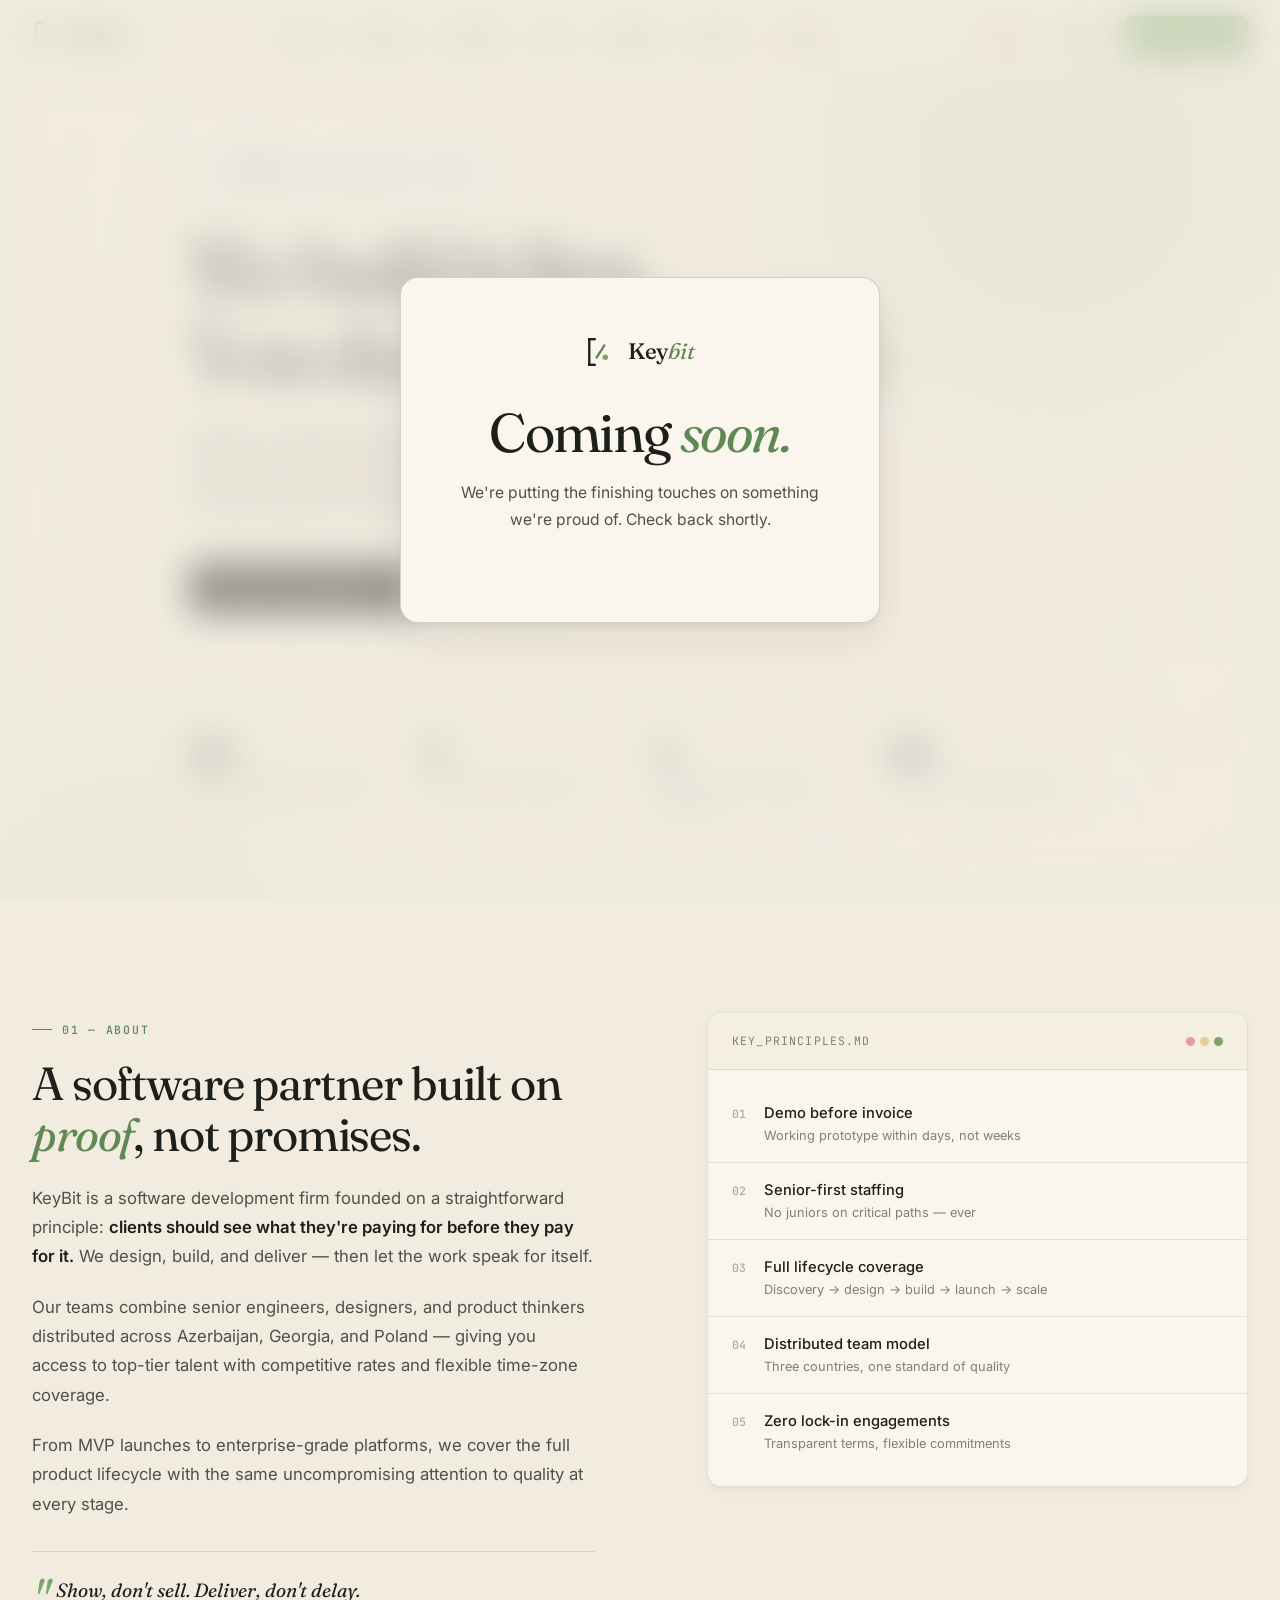
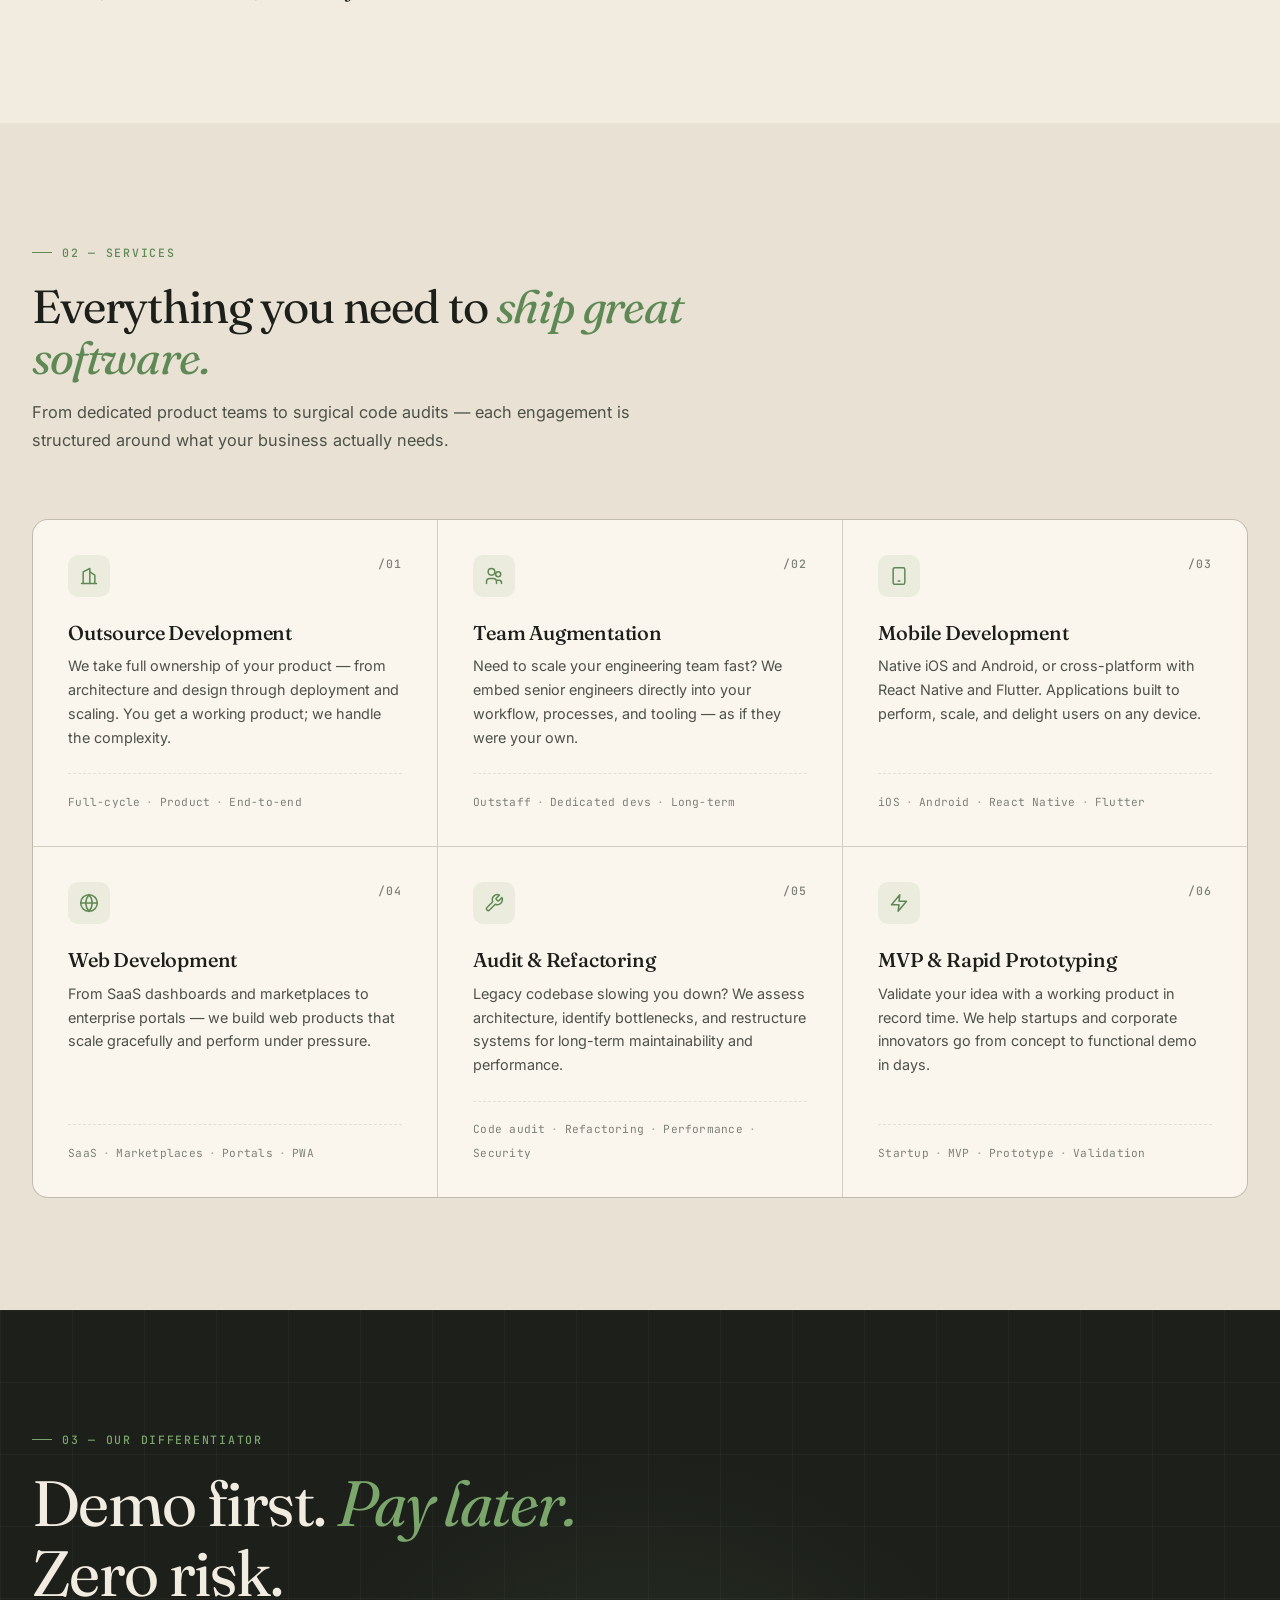
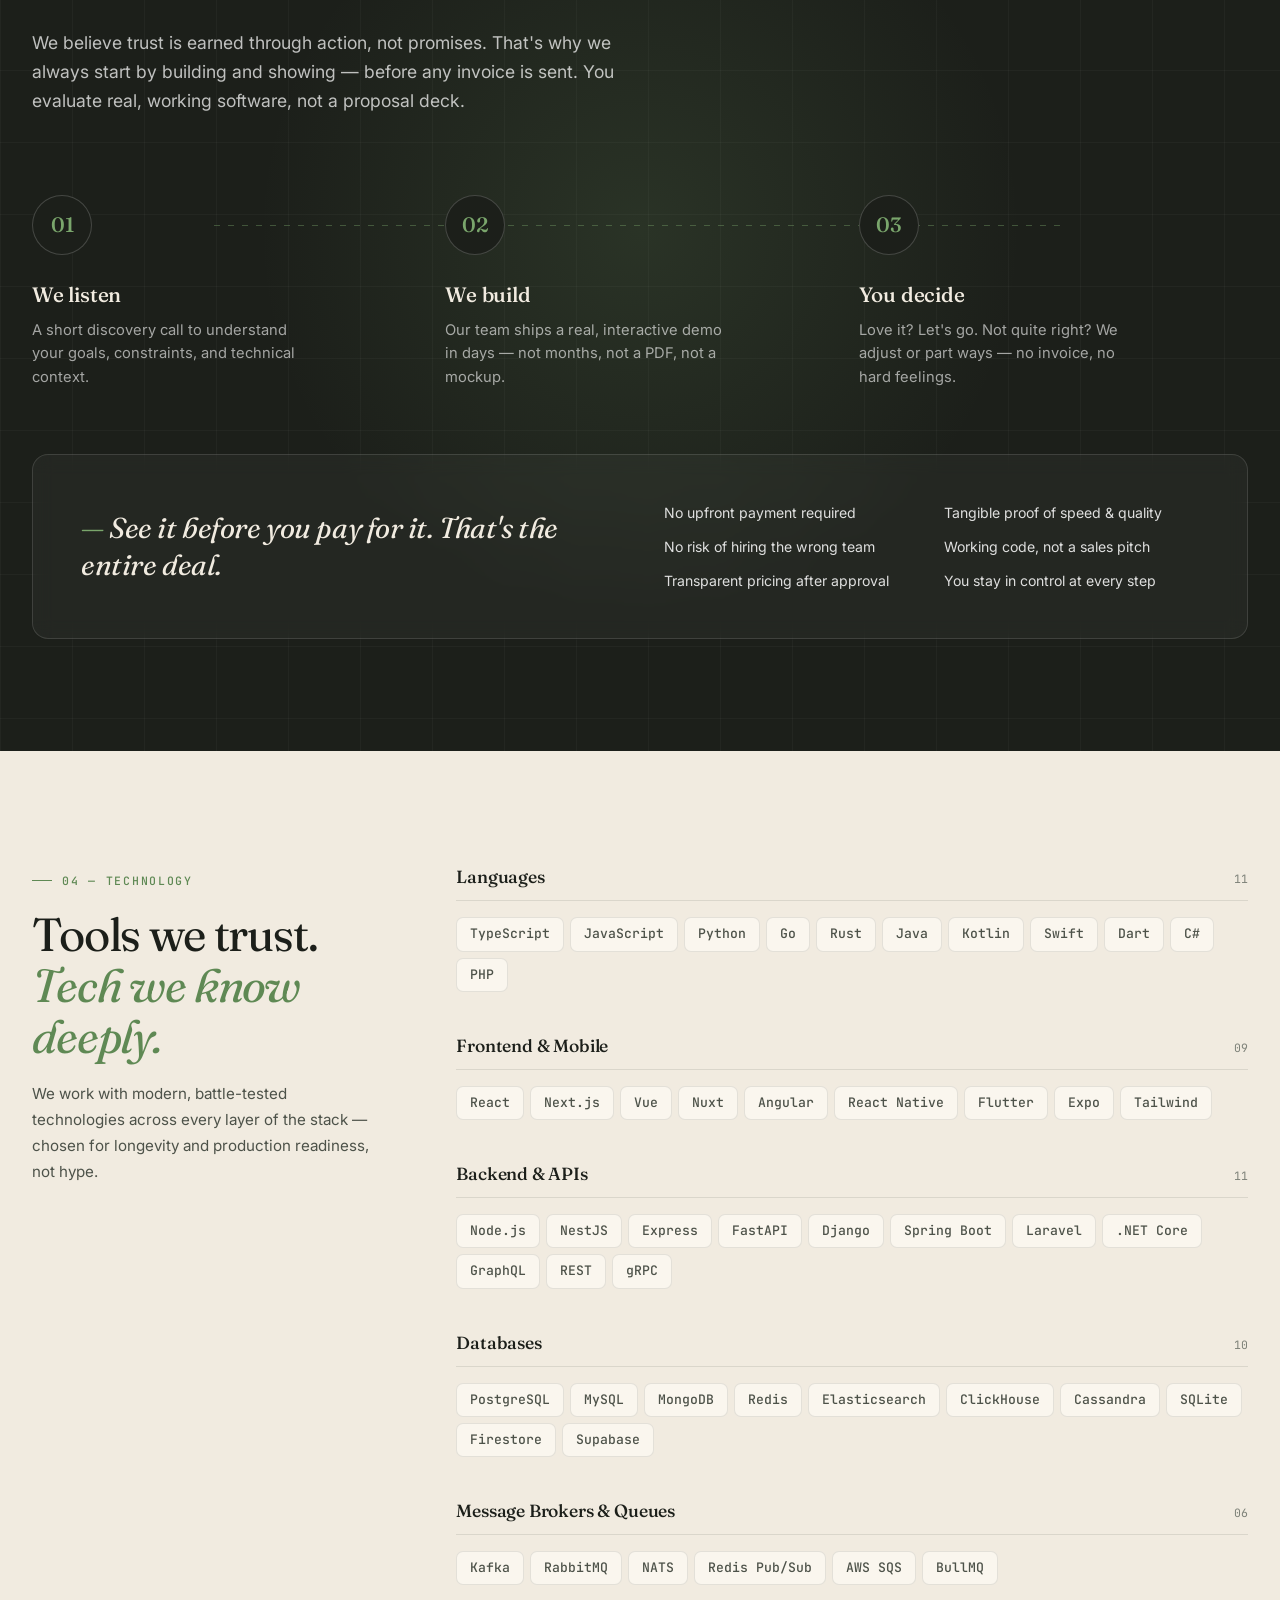
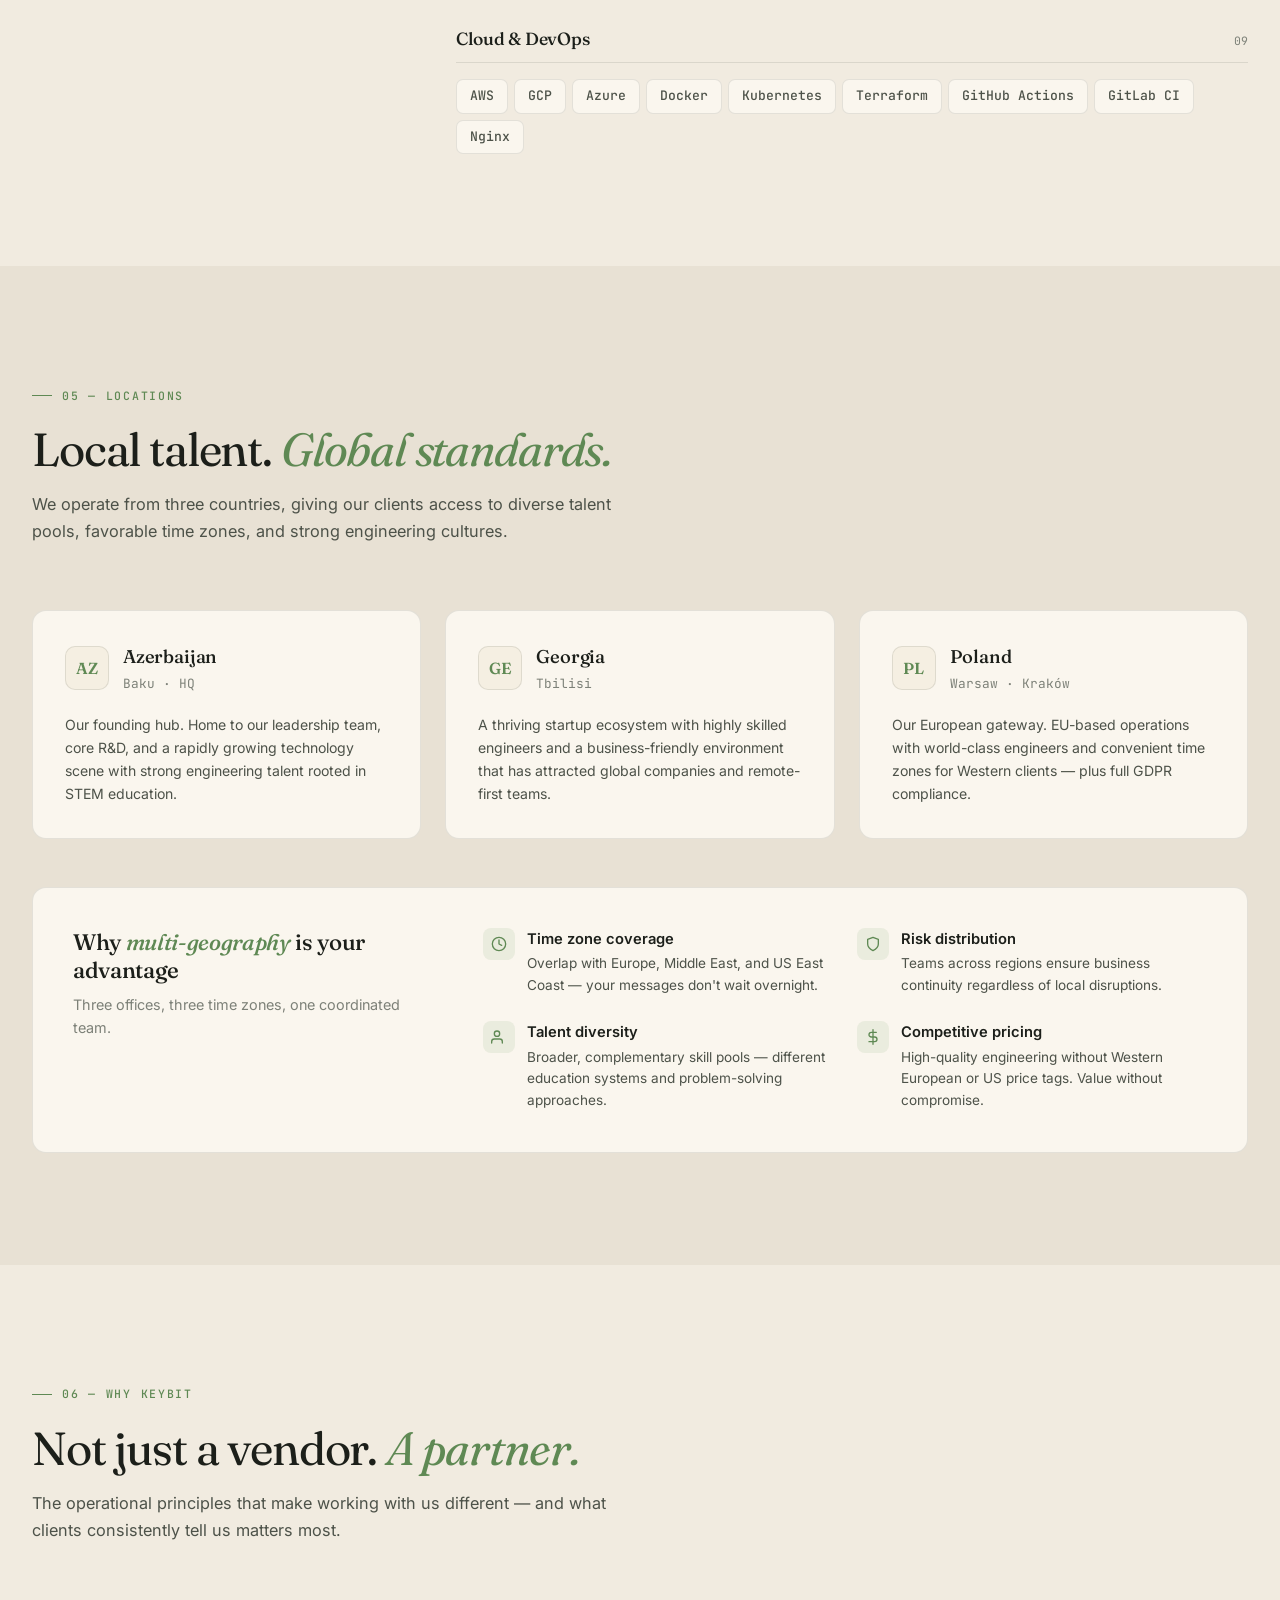
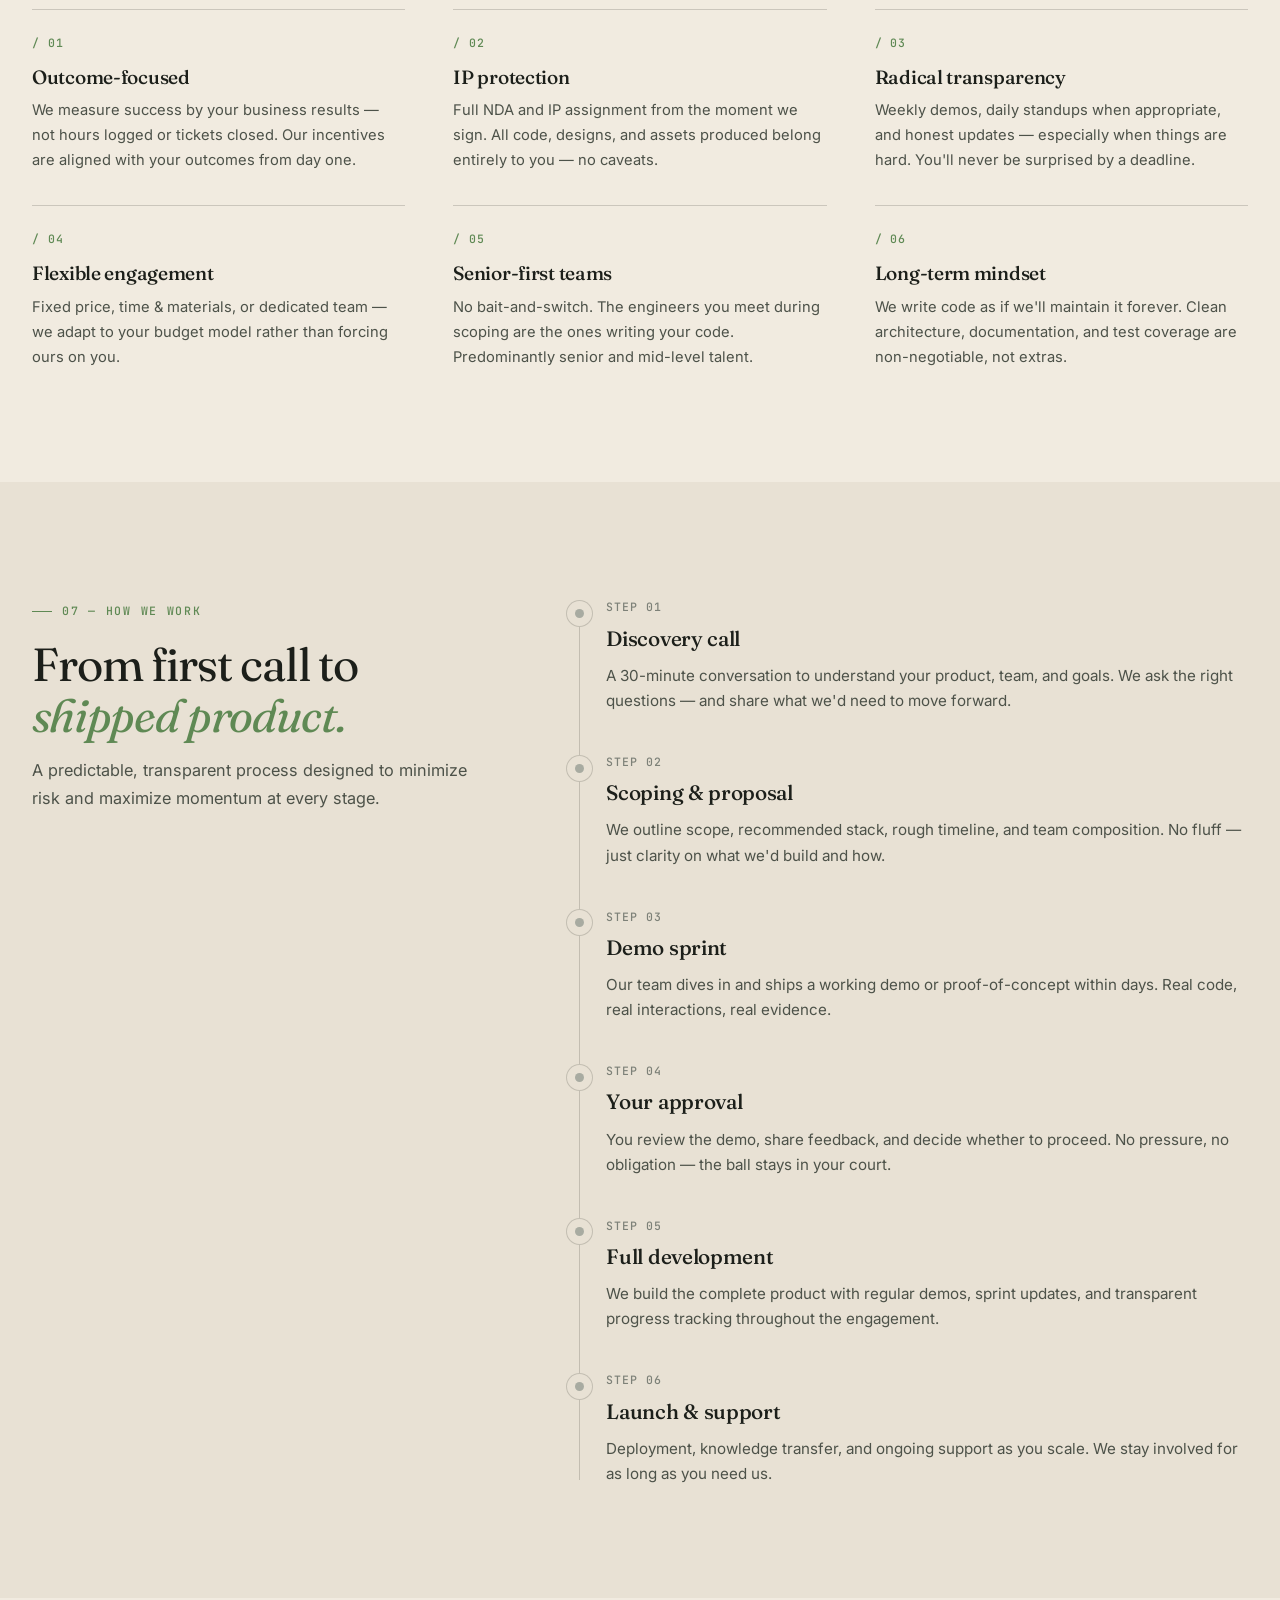
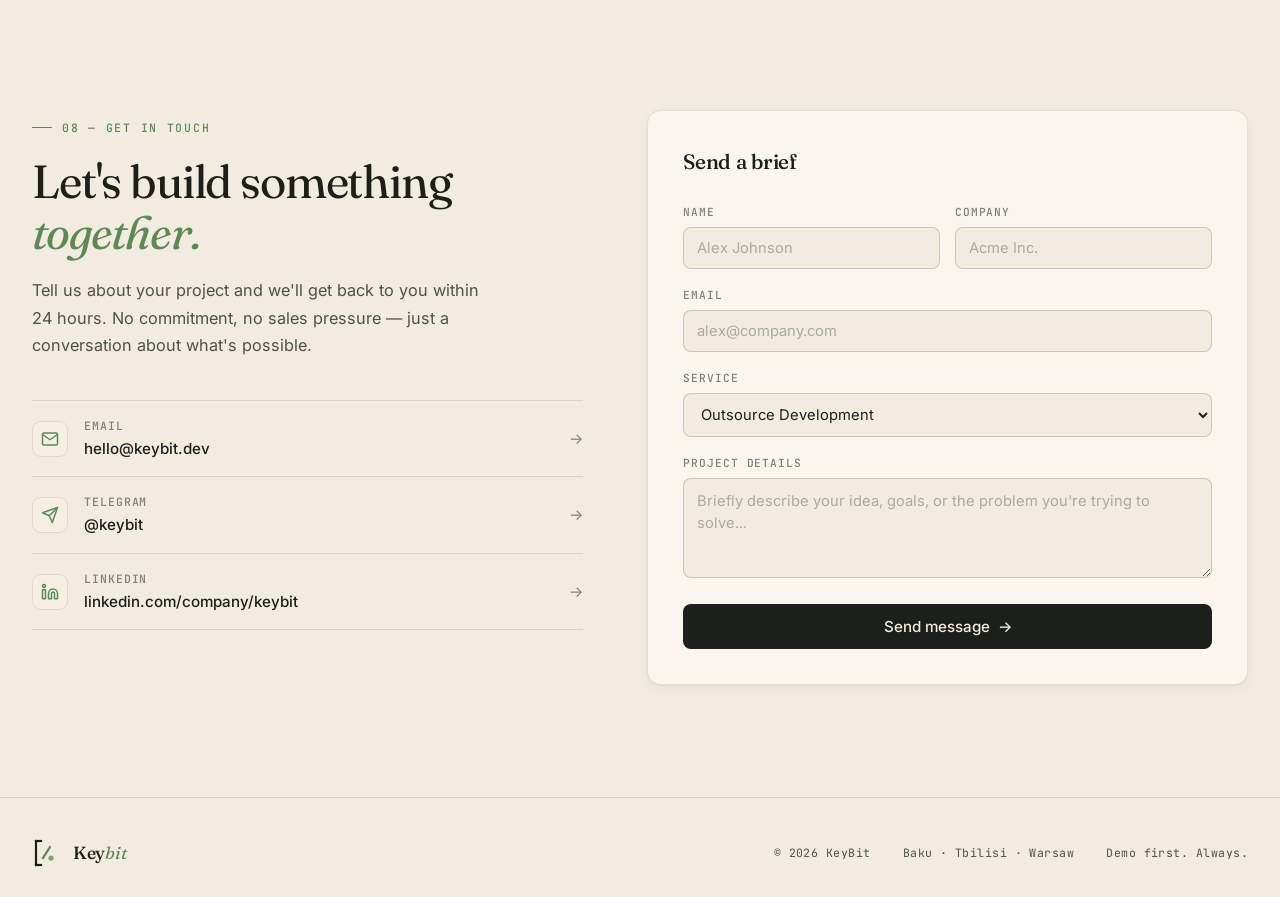
==== commit 7c52bcf6: "icon added to display in browser tab" ====
--- a/index.html
+++ b/index.html
@@ -4,6 +4,9 @@
 <meta charset="UTF-8"/>
 <meta name="viewport" content="width=device-width, initial-scale=1.0"/>
 <title>KeyBit — Software Development Partner</title>
+<link rel="icon" type="image/svg+xml" href="data:image/svg+xml,%3Csvg xmlns='http://www.w3.org/2000/svg' viewBox='0 0 32 32'%3E%3Crect width='32' height='32' rx='7' fill='%23faf6ee'/%3E%3Cpath d='M 6 5 L 6 27' stroke='%231c1f1a' stroke-width='2.6' stroke-linecap='square' fill='none'/%3E%3Cpath d='M 6 5 L 11 5' stroke='%231c1f1a' stroke-width='2.6' stroke-linecap='square' fill='none'/%3E%3Cpath d='M 6 27 L 11 27' stroke='%231c1f1a' stroke-width='2.6' stroke-linecap='square' fill='none'/%3E%3Cline x1='21' y1='10' x2='13' y2='22' stroke='%235f8954' stroke-width='2.6' stroke-linecap='square'/%3E%3Ccircle cx='22' cy='22' r='3' fill='%237aa66c'/%3E%3C/svg%3E"/>
+<link rel="apple-touch-icon" href="data:image/svg+xml,%3Csvg xmlns='http://www.w3.org/2000/svg' viewBox='0 0 32 32'%3E%3Crect width='32' height='32' rx='7' fill='%23faf6ee'/%3E%3Cpath d='M 6 5 L 6 27' stroke='%231c1f1a' stroke-width='2.6' stroke-linecap='square' fill='none'/%3E%3Cpath d='M 6 5 L 11 5' stroke='%231c1f1a' stroke-width='2.6' stroke-linecap='square' fill='none'/%3E%3Cpath d='M 6 27 L 11 27' stroke='%231c1f1a' stroke-width='2.6' stroke-linecap='square' fill='none'/%3E%3Cline x1='21' y1='10' x2='13' y2='22' stroke='%235f8954' stroke-width='2.6' stroke-linecap='square'/%3E%3Ccircle cx='22' cy='22' r='3' fill='%237aa66c'/%3E%3C/svg%3E"/>
+<meta name="theme-color" content="#7aa66c"/>
 <link rel="preconnect" href="https://fonts.googleapis.com"/>
 <link rel="preconnect" href="https://fonts.gstatic.com" crossorigin/>
 <link href="https://fonts.googleapis.com/css2?family=Fraunces:opsz,wght@9..144,400;9..144,500;9..144,600&family=Inter:wght@300;400;500;600&family=JetBrains+Mono:wght@400;500&display=swap" rel="stylesheet"/>
@@ -261,9 +264,9 @@
 @media (max-width:720px){.lang-trigger-code{display:none}.lang-trigger{padding:7px 9px}}
 </style>
 </head>
-<body class="cs-locked">
-
-<!-- Coming Soon overlay loads here from coming-soon.html. Remove this tag (and the cs-locked class on body) to disable. -->
+<body>
+
+<!-- Coming Soon overlay loads here from coming-soon.html when KEYBIT_FLAGS.comingSoonEnabled is true. -->
 <div id="coming-soon-mount" data-src="coming-soon.html"></div>
 
 
@@ -753,13 +756,17 @@
   </div>
 </footer>
 
+<script src="config.js"></script>
 <script src="translations.js"></script>
 <script>
 (function loadComingSoon(){
   const mount=document.getElementById('coming-soon-mount');
   if(!mount)return;
+  const enabled=window.KEYBIT_FLAGS&&window.KEYBIT_FLAGS.comingSoonEnabled;
+  if(!enabled){mount.remove();return;}
   const src=mount.getAttribute('data-src');
-  if(!src)return;
+  if(!src){mount.remove();return;}
+  document.body.classList.add('cs-locked');
   fetch(src).then(r=>r.ok?r.text():Promise.reject()).then(html=>{
     mount.outerHTML=html;
     applyLang(currentLang);
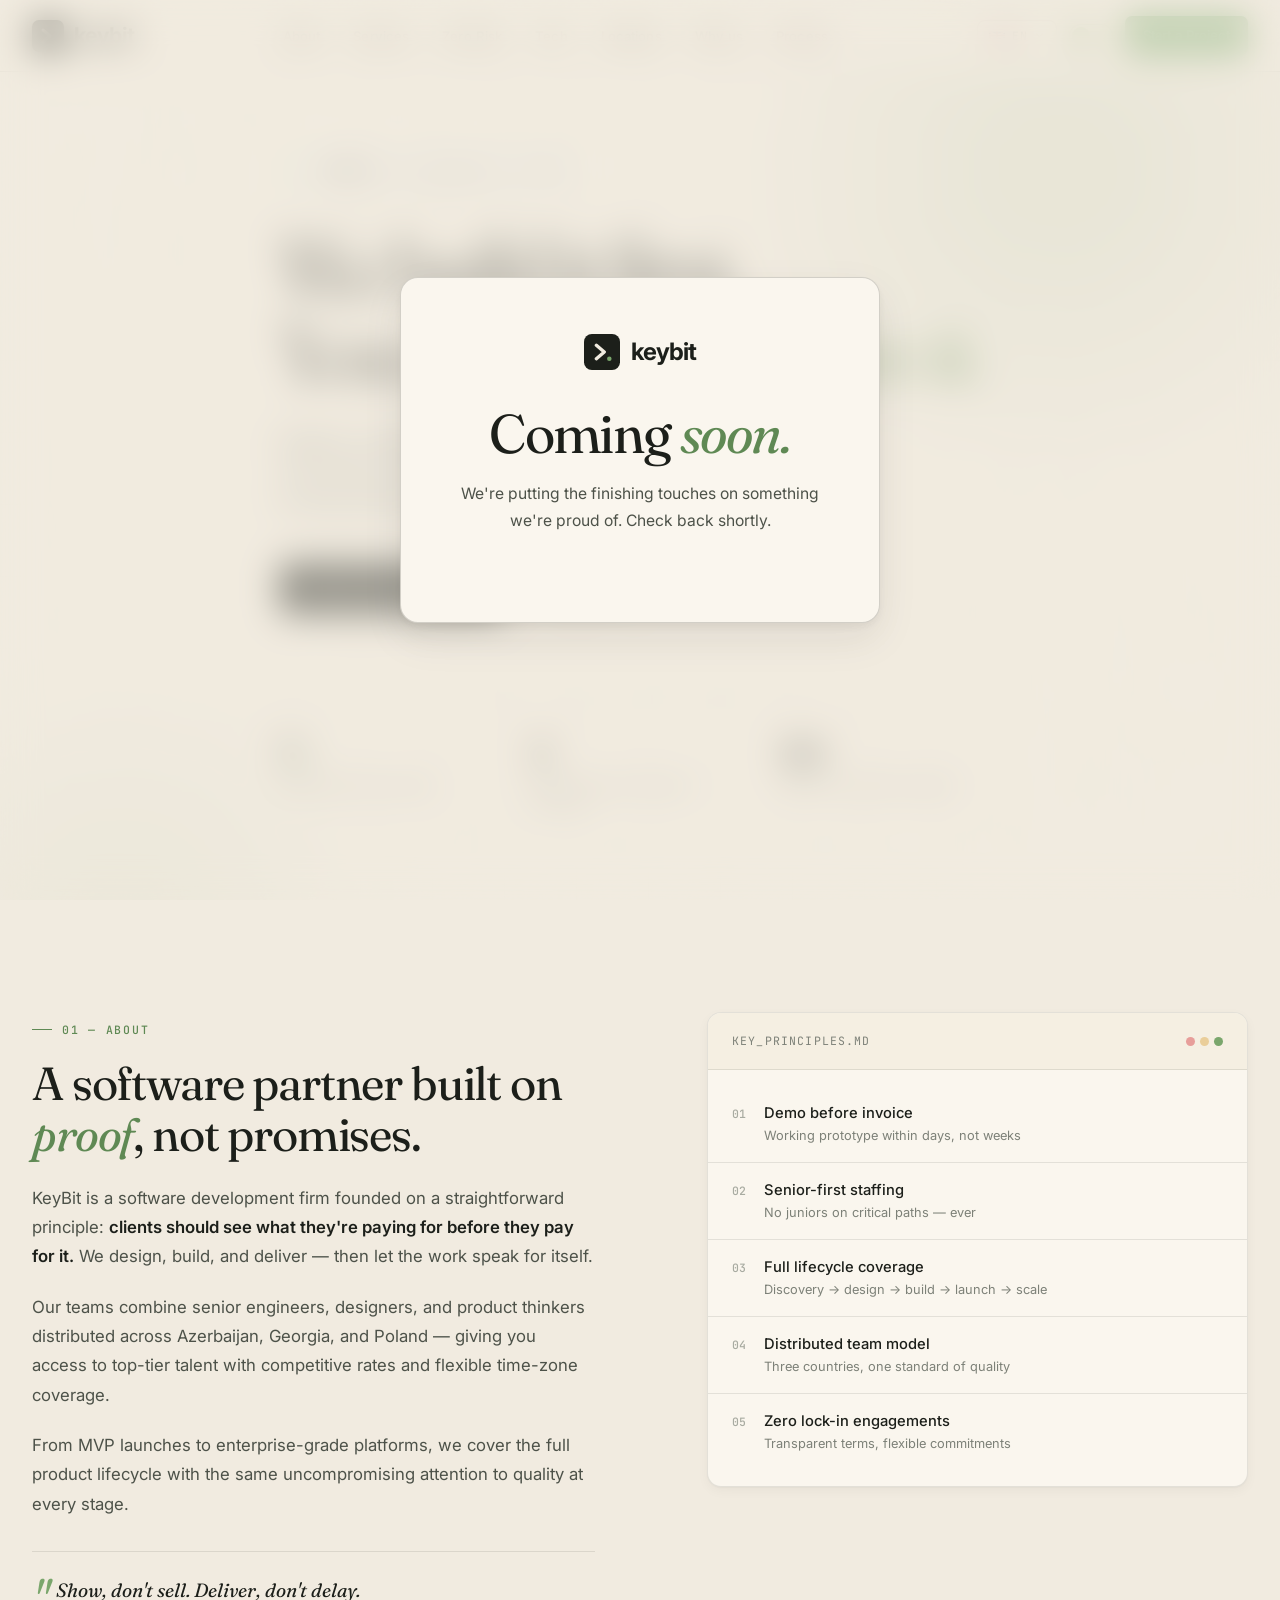
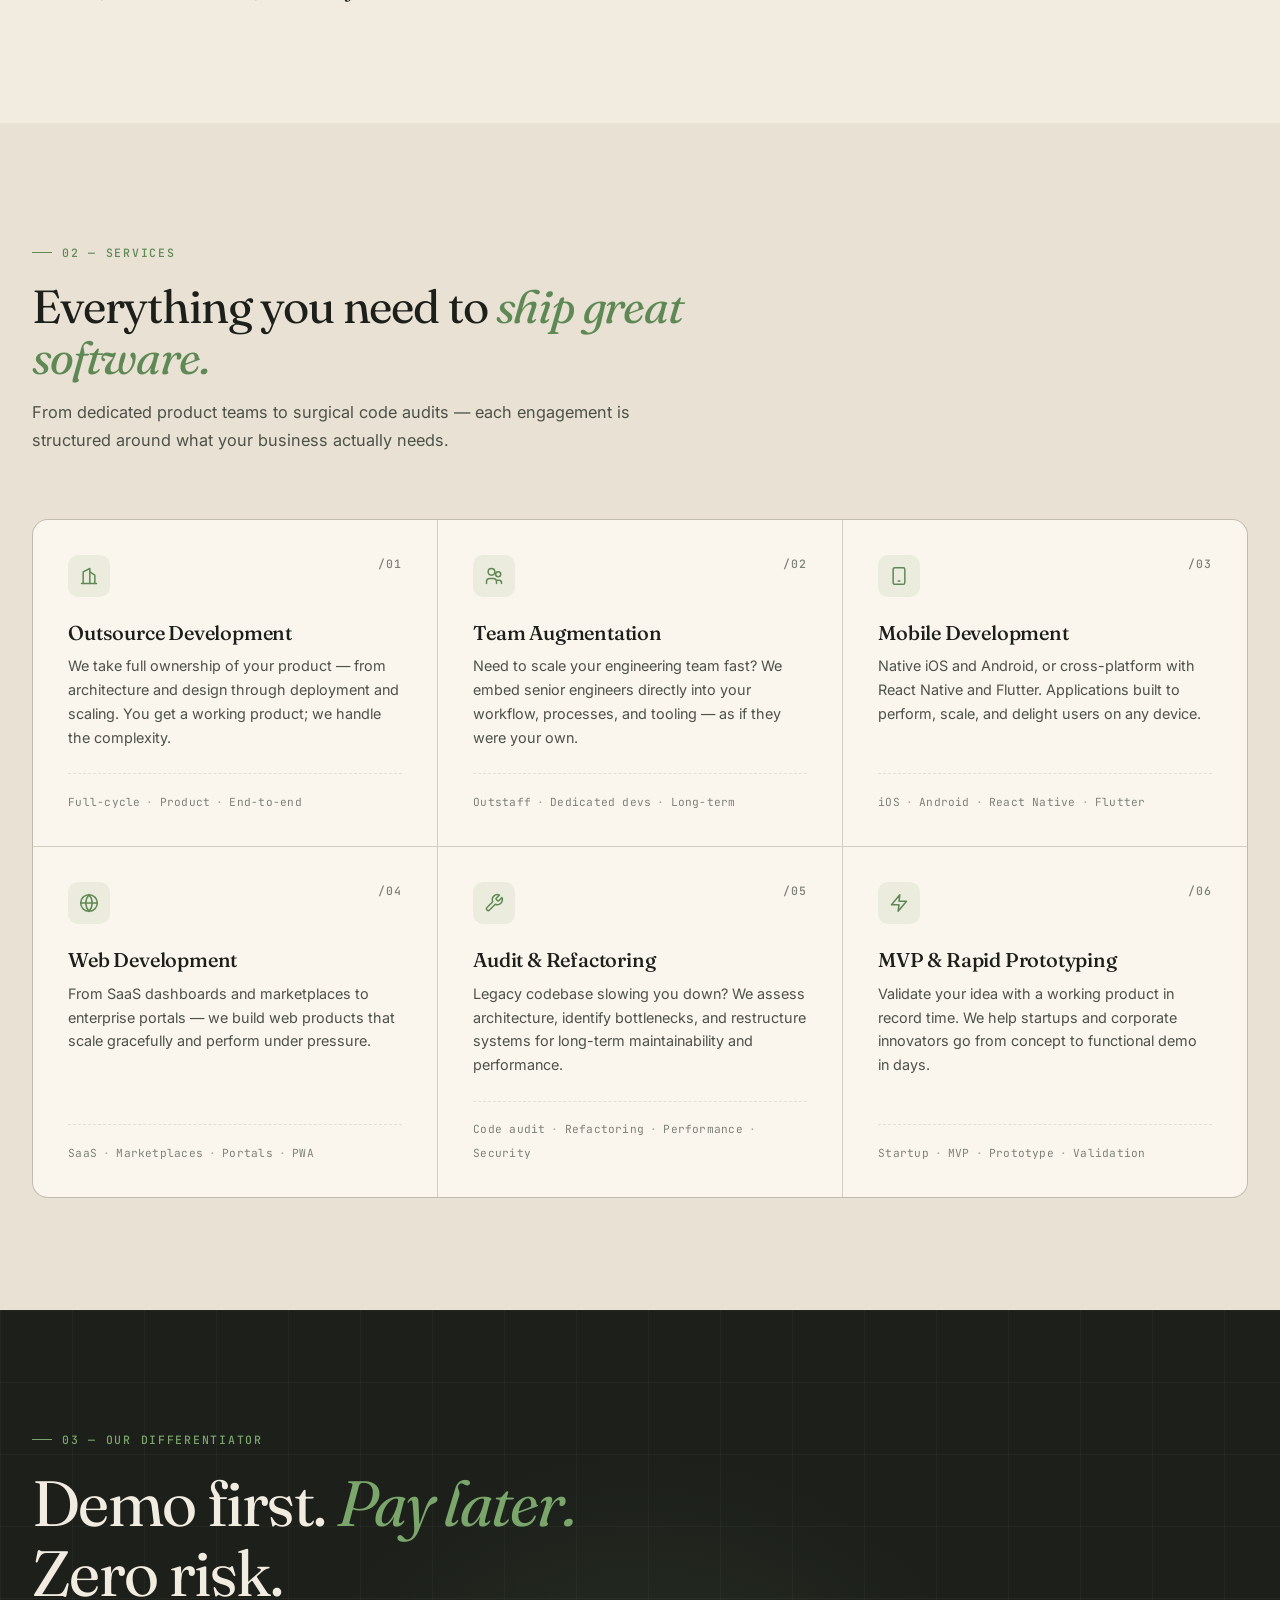
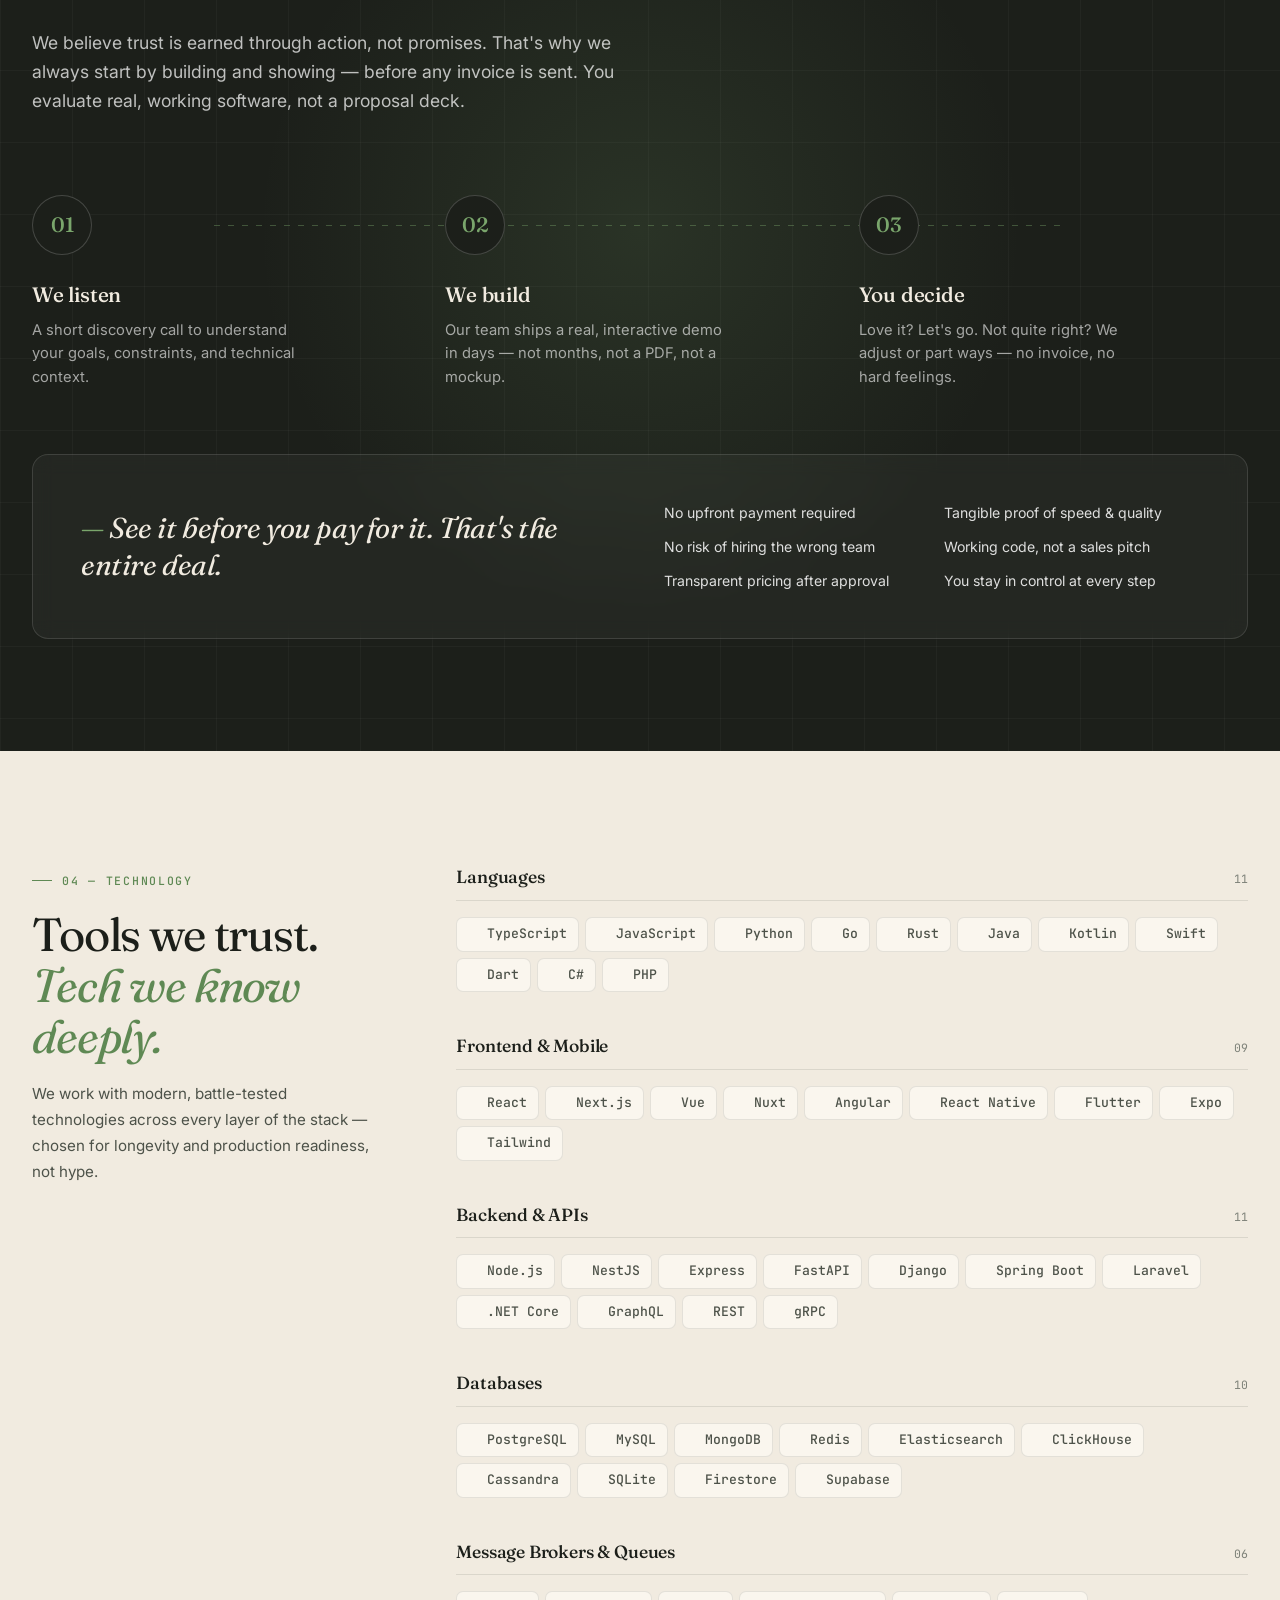
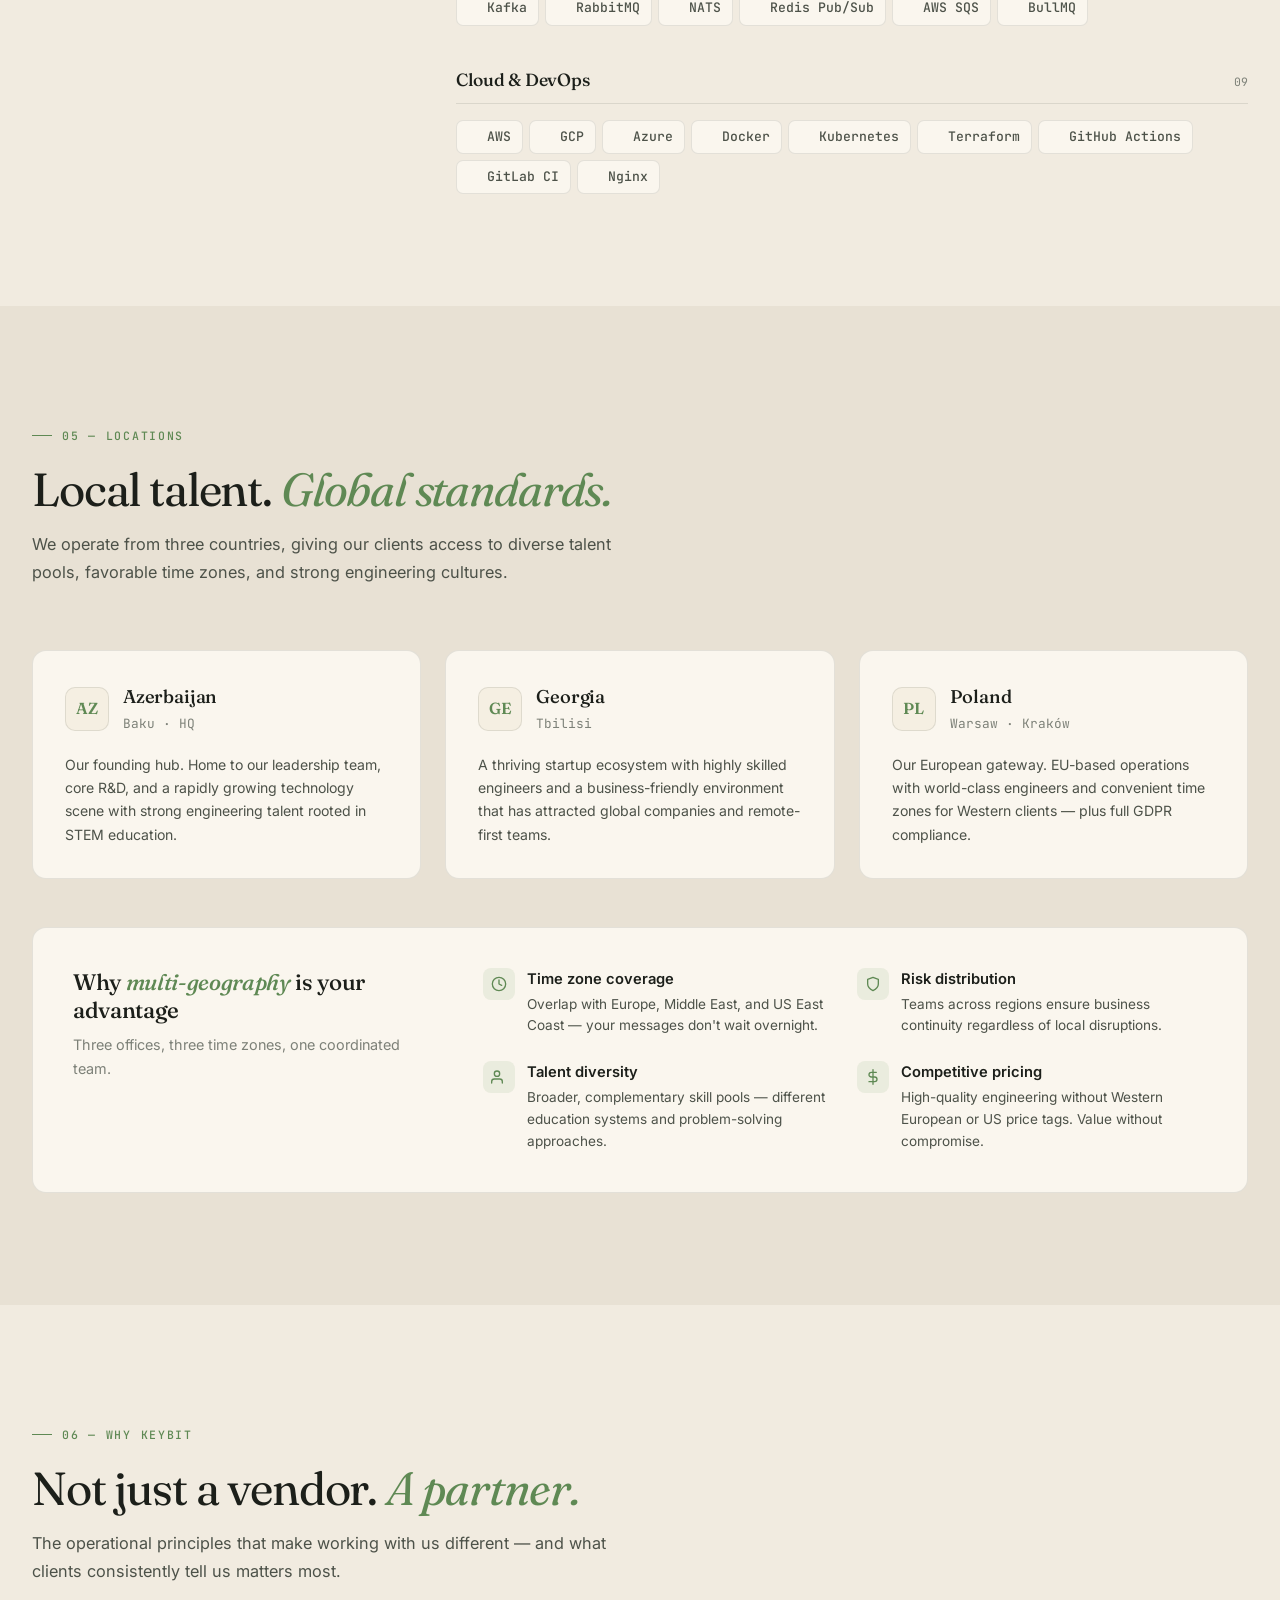
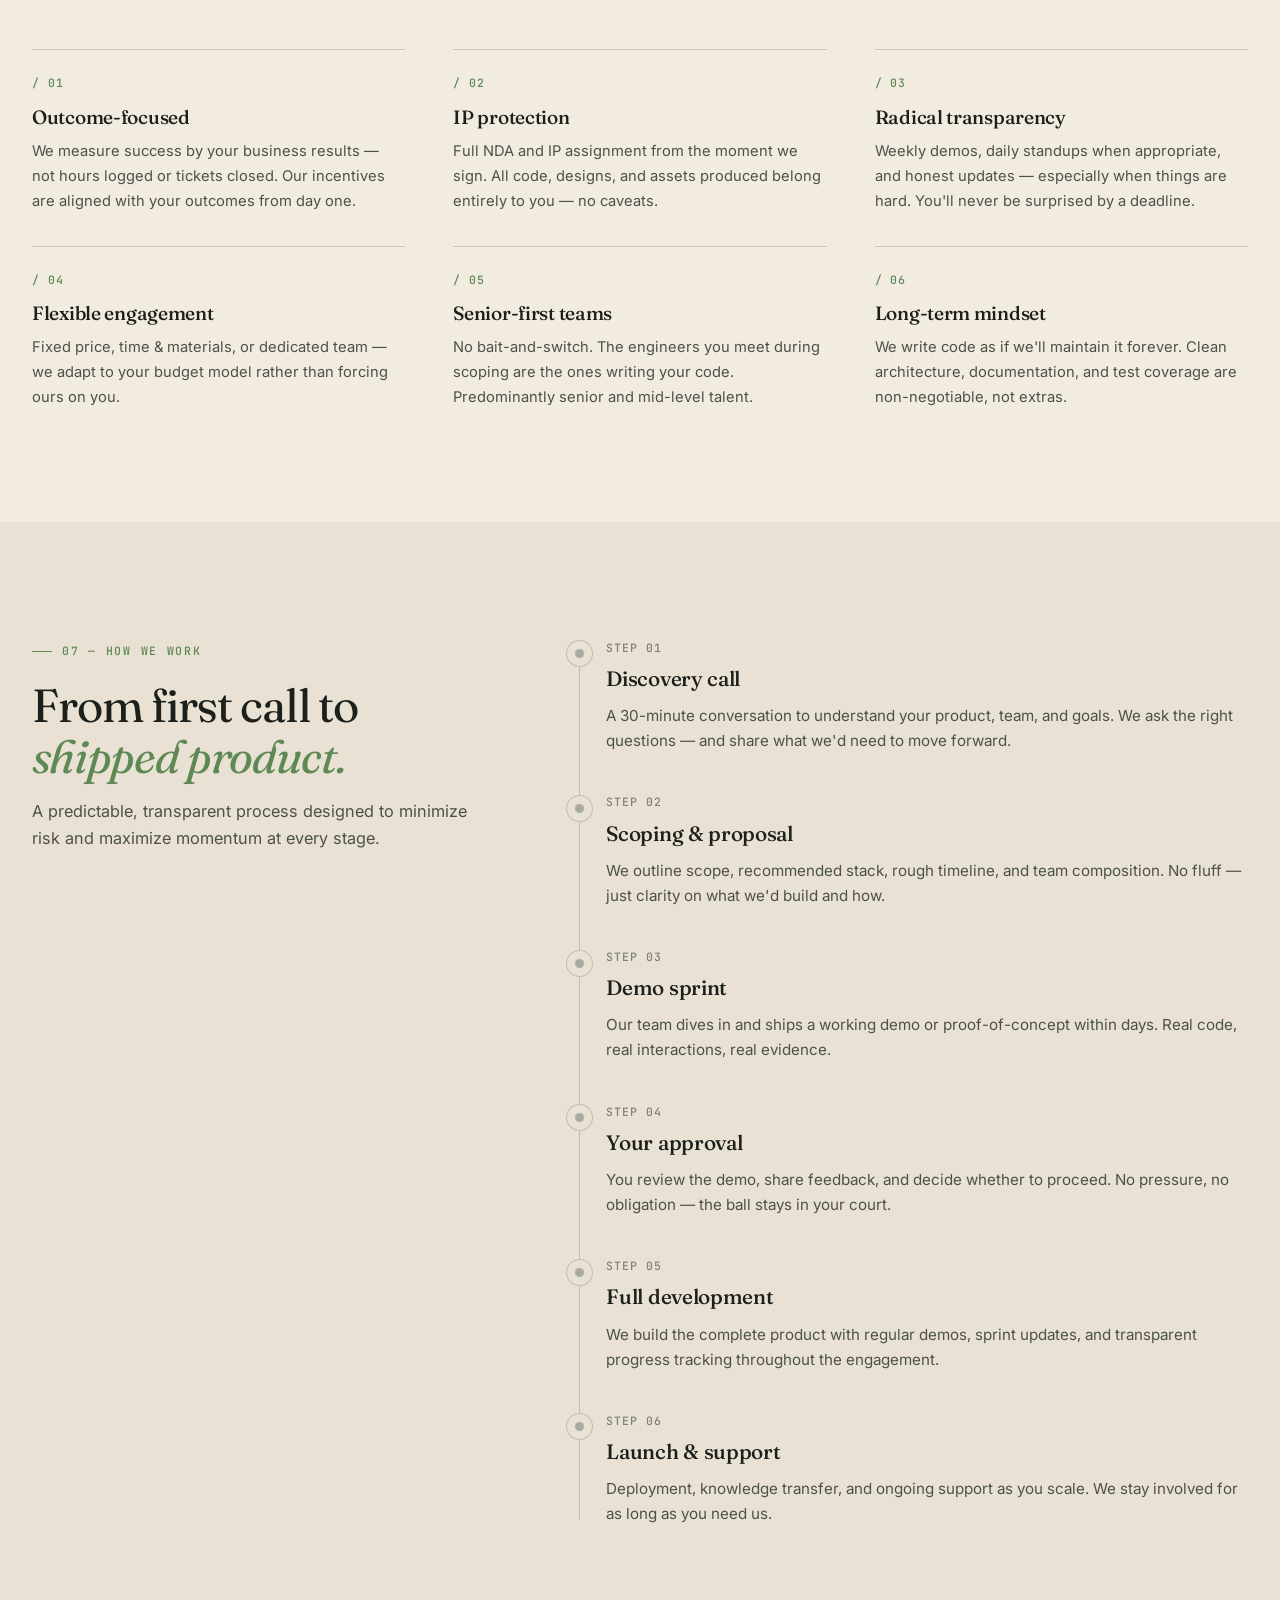
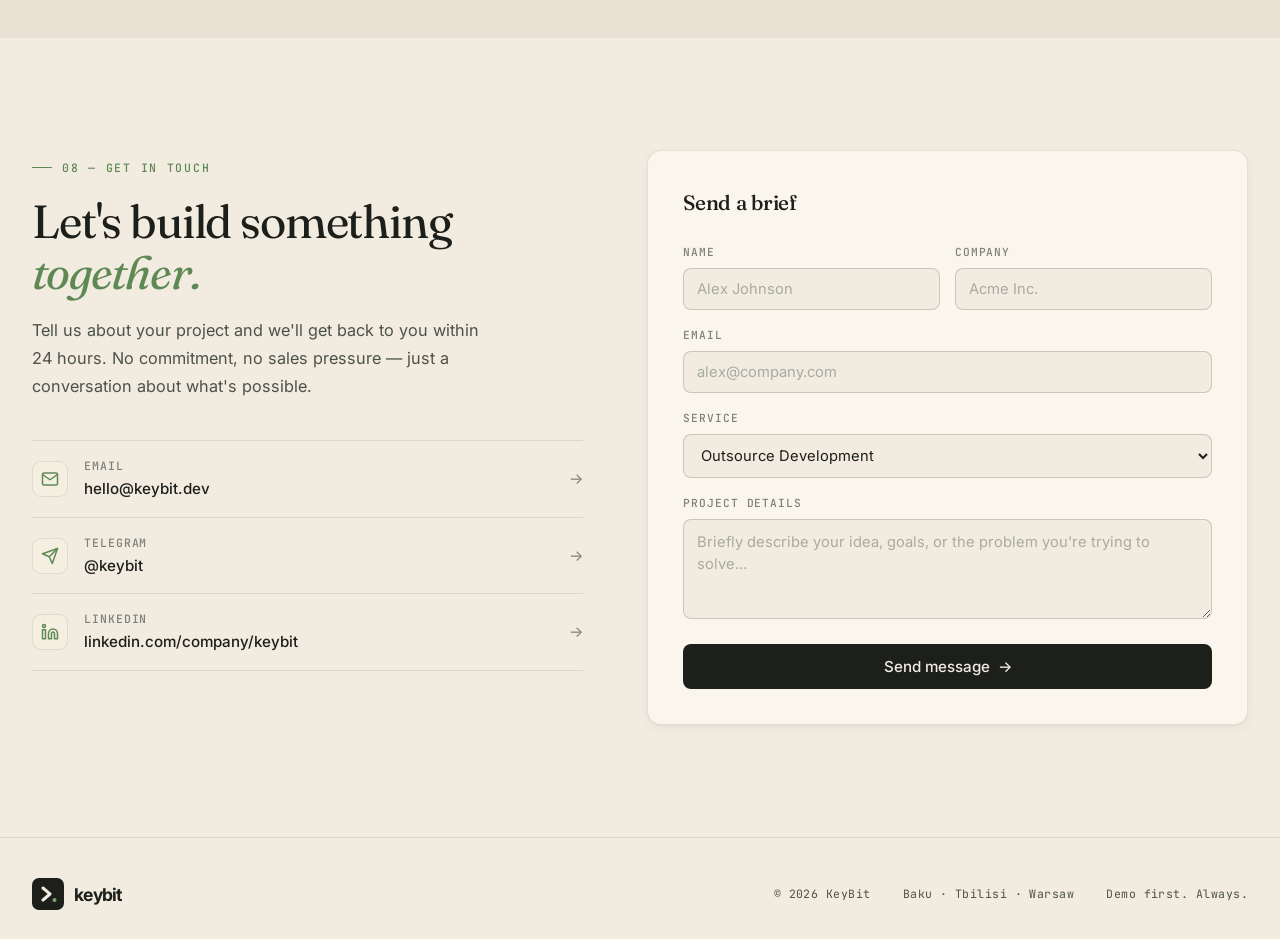
==== commit 4e7d6b07: "refactor" ====
--- a/index.html
+++ b/index.html
@@ -4,8 +4,8 @@
 <meta charset="UTF-8"/>
 <meta name="viewport" content="width=device-width, initial-scale=1.0"/>
 <title>KeyBit — Software Development Partner</title>
-<link rel="icon" type="image/svg+xml" href="data:image/svg+xml,%3Csvg xmlns='http://www.w3.org/2000/svg' viewBox='0 0 32 32'%3E%3Crect width='32' height='32' rx='7' fill='%23faf6ee'/%3E%3Cpath d='M 6 5 L 6 27' stroke='%231c1f1a' stroke-width='2.6' stroke-linecap='square' fill='none'/%3E%3Cpath d='M 6 5 L 11 5' stroke='%231c1f1a' stroke-width='2.6' stroke-linecap='square' fill='none'/%3E%3Cpath d='M 6 27 L 11 27' stroke='%231c1f1a' stroke-width='2.6' stroke-linecap='square' fill='none'/%3E%3Cline x1='21' y1='10' x2='13' y2='22' stroke='%235f8954' stroke-width='2.6' stroke-linecap='square'/%3E%3Ccircle cx='22' cy='22' r='3' fill='%237aa66c'/%3E%3C/svg%3E"/>
-<link rel="apple-touch-icon" href="data:image/svg+xml,%3Csvg xmlns='http://www.w3.org/2000/svg' viewBox='0 0 32 32'%3E%3Crect width='32' height='32' rx='7' fill='%23faf6ee'/%3E%3Cpath d='M 6 5 L 6 27' stroke='%231c1f1a' stroke-width='2.6' stroke-linecap='square' fill='none'/%3E%3Cpath d='M 6 5 L 11 5' stroke='%231c1f1a' stroke-width='2.6' stroke-linecap='square' fill='none'/%3E%3Cpath d='M 6 27 L 11 27' stroke='%231c1f1a' stroke-width='2.6' stroke-linecap='square' fill='none'/%3E%3Cline x1='21' y1='10' x2='13' y2='22' stroke='%235f8954' stroke-width='2.6' stroke-linecap='square'/%3E%3Ccircle cx='22' cy='22' r='3' fill='%237aa66c'/%3E%3C/svg%3E"/>
+<link rel="icon" type="image/svg+xml" href="data:image/svg+xml,%3Csvg xmlns='http://www.w3.org/2000/svg' viewBox='0 0 32 32'%3E%3Crect width='32' height='32' rx='7' fill='%231c1f1a'/%3E%3Cpolyline points='11,10 18,16 11,22' fill='none' stroke='%23faf6ee' stroke-width='3' stroke-linecap='round' stroke-linejoin='round'/%3E%3Ccircle cx='22.5' cy='22' r='2' fill='%237aa66c'/%3E%3C/svg%3E"/>
+<link rel="apple-touch-icon" href="data:image/svg+xml,%3Csvg xmlns='http://www.w3.org/2000/svg' viewBox='0 0 32 32'%3E%3Crect width='32' height='32' rx='7' fill='%231c1f1a'/%3E%3Cpolyline points='11,10 18,16 11,22' fill='none' stroke='%23faf6ee' stroke-width='3' stroke-linecap='round' stroke-linejoin='round'/%3E%3Ccircle cx='22.5' cy='22' r='2' fill='%237aa66c'/%3E%3C/svg%3E"/>
 <meta name="theme-color" content="#7aa66c"/>
 <link rel="preconnect" href="https://fonts.googleapis.com"/>
 <link rel="preconnect" href="https://fonts.gstatic.com" crossorigin/>
@@ -21,17 +21,15 @@
 [data-theme="dark"] body::before{mix-blend-mode:screen;opacity:0.03}
 nav{position:fixed;top:0;left:0;right:0;z-index:100;background:var(--nav-bg);backdrop-filter:blur(16px) saturate(1.2);-webkit-backdrop-filter:blur(16px) saturate(1.2);border-bottom:1px solid var(--border);height:72px;transition:all 0.4s}
 .nav-inner{max-width:1280px;margin:0 auto;padding:0 2rem;height:100%;display:flex;align-items:center;justify-content:space-between;gap:2rem}
-.logo{font-family:'Fraunces',serif;font-weight:500;font-size:1.3rem;color:var(--text);letter-spacing:-0.02em;text-decoration:none;display:flex;align-items:center;gap:11px;transition:opacity 0.2s}
-.logo:hover{opacity:0.75}
-.logo:hover .lm-dot{transform:translate(2px,2px)}
-.logo-mark{width:30px;height:30px;display:flex;align-items:center;justify-content:center;flex-shrink:0}
-.logo-mark svg{width:100%;height:100%;overflow:visible}
-.logo-mark .lm-bracket{stroke:var(--text);stroke-width:2.2;fill:none;stroke-linecap:square;stroke-linejoin:miter}
-.logo-mark .lm-slash{stroke:var(--accent2);stroke-width:2.2;stroke-linecap:square}
+.logo{font-family:'Inter',sans-serif;font-weight:700;font-size:1.35rem;color:var(--text);letter-spacing:-0.04em;text-decoration:none;display:flex;align-items:center;gap:10px;transition:opacity 0.2s}
+.logo:hover{opacity:0.78}
+.logo:hover .lm-dot{transform:translate(1px,0)}
+.logo-mark{width:32px;height:32px;flex-shrink:0;display:inline-flex;align-items:center;justify-content:center}
+.logo-mark svg{width:100%;height:100%;display:block}
+.logo-mark .lm-badge{fill:var(--text)}
+.logo-mark .lm-chevron{stroke:var(--bg);fill:none;stroke-width:3;stroke-linecap:round;stroke-linejoin:round}
 .logo-mark .lm-dot{fill:var(--accent);transition:transform 0.3s cubic-bezier(.4,0,.2,1)}
-.logo-text{display:inline-flex;align-items:baseline}
-.logo-text .lt-key{font-weight:500;letter-spacing:-0.02em}
-.logo-text .lt-bit{font-style:italic;font-weight:400;color:var(--accent2);letter-spacing:-0.01em;margin-left:0.5px}
+.logo-text{display:inline-block;line-height:1}
 .nav-links{display:flex;gap:0.3rem;list-style:none;align-items:center}
 .nav-links a{font-size:0.82rem;font-weight:500;color:var(--text2);text-decoration:none;letter-spacing:0.01em;transition:color 0.2s,background 0.2s;padding:8px 14px;border-radius:6px}
 .nav-links a:hover{color:var(--text);background:var(--accent-soft)}
@@ -64,7 +62,7 @@
 .btn-primary:hover .arrow{transform:translateX(3px)}
 .btn-ghost{background:transparent;color:var(--text);padding:14px 22px;border-radius:8px;font-weight:500;font-size:0.93rem;text-decoration:none;border:1px solid var(--border-strong);transition:all 0.2s;cursor:pointer;display:inline-flex;align-items:center;gap:8px;font-family:inherit}
 .btn-ghost:hover{border-color:var(--text);background:var(--surface)}
-.hero-meta{margin-top:5rem;padding-top:2.5rem;border-top:1px solid var(--border);display:grid;grid-template-columns:repeat(4,1fr);gap:2rem;max-width:900px}
+.hero-meta{margin-top:5rem;padding-top:2.5rem;border-top:1px solid var(--border);display:grid;grid-template-columns:repeat(3,1fr);gap:2rem;max-width:720px}
 .meta-num{font-family:'Fraunces',serif;font-size:2.2rem;font-weight:500;color:var(--text);line-height:1;letter-spacing:-0.02em;margin-bottom:6px}
 .meta-num .suffix{font-size:1.3rem;color:var(--accent2);font-style:italic}
 .meta-label{font-size:0.78rem;color:var(--text3);font-weight:400;line-height:1.4}
@@ -123,6 +121,9 @@
 #zero-risk h2 em{color:var(--accent)}
 .zr-lead{font-size:1.1rem;color:rgba(255,255,255,0.72);max-width:640px;line-height:1.65;margin-bottom:5rem}
 [data-theme="dark"] .zr-lead{color:var(--text2)}
+[data-theme="dark"] #zero-risk h2{color:var(--text)}
+[data-theme="dark"] .zr-step-title{color:var(--text)}
+[data-theme="dark"] .zr-quote{color:var(--text)}
 .zr-process{display:grid;grid-template-columns:repeat(3,1fr);gap:1.5rem;position:relative;margin-bottom:4rem}
 .zr-process::before{content:'';position:absolute;top:30px;left:15%;right:15%;height:1px;background:repeating-linear-gradient(90deg,rgba(122,166,108,0.4) 0 6px,transparent 6px 14px);z-index:0}
 .zr-step{position:relative;z-index:1;text-align:left}
@@ -150,9 +151,11 @@
 .tech-cat-title{font-family:'Fraunces',serif;font-size:1.1rem;font-weight:500;color:var(--text);letter-spacing:-0.01em}
 .tech-cat-count{font-family:'JetBrains Mono',monospace;font-size:0.72rem;color:var(--text3)}
 .tech-pills{display:flex;flex-wrap:wrap;gap:6px}
-.tech-pill{background:var(--surface);border:1px solid var(--border);color:var(--text2);padding:6px 13px;border-radius:7px;font-size:0.82rem;font-weight:500;transition:all 0.2s;cursor:default;font-family:'JetBrains Mono',monospace}
+.tech-pill{background:var(--surface);border:1px solid var(--border);color:var(--text2);padding:6px 11px 6px 9px;border-radius:7px;font-size:0.82rem;font-weight:500;transition:all 0.2s;cursor:default;font-family:'JetBrains Mono',monospace;display:inline-flex;align-items:center;gap:7px}
 .tech-pill:hover{background:var(--accent-soft);border-color:var(--border-accent);color:var(--accent3);transform:translateY(-1px)}
 [data-theme="dark"] .tech-pill:hover{color:var(--accent2)}
+.tech-pill .tp-ico{width:14px;height:14px;background-color:currentColor;-webkit-mask-size:contain;mask-size:contain;-webkit-mask-repeat:no-repeat;mask-repeat:no-repeat;-webkit-mask-position:center;mask-position:center;flex-shrink:0;opacity:0.8;transition:opacity 0.2s}
+.tech-pill:hover .tp-ico{opacity:1}
 #locations{background:var(--bg2)}
 .loc-grid{display:grid;grid-template-columns:repeat(3,1fr);gap:1.5rem;margin-bottom:3rem}
 .loc-card{background:var(--card);border:1px solid var(--border);border-radius:14px;padding:2rem;transition:all 0.3s;position:relative;overflow:hidden}
@@ -232,8 +235,8 @@
 @keyframes csFade{from{opacity:0}to{opacity:1}}
 @keyframes csUp{from{opacity:0;transform:translateY(20px)}to{opacity:1;transform:translateY(0)}}
 .cs-card{background:var(--card);border:1px solid var(--border-strong);border-radius:18px;padding:3.5rem 3rem;max-width:480px;width:100%;text-align:center;box-shadow:var(--shadow-lg);position:relative;animation:csUp 0.7s cubic-bezier(.3,.7,.4,1) 0.1s both}
-.cs-logo{display:inline-flex;align-items:center;gap:11px;margin-bottom:2.2rem;font-family:'Fraunces',serif;font-weight:500;font-size:1.4rem;color:var(--text);letter-spacing:-0.02em}
-.cs-logo .logo-mark{width:32px;height:32px}
+.cs-logo{display:inline-flex;align-items:center;gap:11px;margin-bottom:2.2rem;font-family:'Inter',sans-serif;font-weight:700;font-size:1.5rem;color:var(--text);letter-spacing:-0.04em}
+.cs-logo .logo-mark{width:36px;height:36px}
 .cs-eyebrow{font-family:'JetBrains Mono',monospace;font-size:0.72rem;text-transform:uppercase;letter-spacing:0.18em;color:var(--accent2);font-weight:500;margin-bottom:1.4rem;display:inline-flex;align-items:center;gap:10px;justify-content:center}
 .cs-eyebrow .cs-pulse{width:8px;height:8px;border-radius:50%;background:var(--accent);position:relative;display:inline-block}
 .cs-eyebrow .cs-pulse::after{content:'';position:absolute;inset:-4px;border-radius:50%;border:1px solid var(--accent);animation:csPulse 2s ease-out infinite}
@@ -274,15 +277,13 @@
   <div class="nav-inner">
     <a href="#hero" class="logo">
       <span class="logo-mark">
-        <svg viewBox="0 0 30 30" xmlns="http://www.w3.org/2000/svg">
-          <path class="lm-bracket" d="M 4 3 L 4 27"/>
-          <path class="lm-bracket" d="M 4 3 L 9 3"/>
-          <path class="lm-bracket" d="M 4 27 L 9 27"/>
-          <line class="lm-slash" x1="18" y1="9" x2="11" y2="20"/>
-          <circle class="lm-dot" cx="19" cy="20" r="2.6"/>
+        <svg viewBox="0 0 32 32" xmlns="http://www.w3.org/2000/svg" aria-hidden="true">
+          <rect class="lm-badge" width="32" height="32" rx="7"/>
+          <polyline class="lm-chevron" points="11,10 18,16 11,22"/>
+          <circle class="lm-dot" cx="22.5" cy="22" r="2"/>
         </svg>
       </span>
-      <span class="logo-text"><span class="lt-key">Key</span><span class="lt-bit">bit</span></span>
+      <span class="logo-text">keybit</span>
     </a>
     <ul class="nav-links">
       <li><a href="#about" data-i18n="nav.about">About</a></li>
@@ -345,10 +346,6 @@
       </div>
       <div class="hero-meta">
         <div class="meta-item">
-          <div class="meta-num">50<span class="suffix">+</span></div>
-          <div class="meta-label" data-i18n="hero.meta.projects">Projects delivered since 2020</div>
-        </div>
-        <div class="meta-item">
           <div class="meta-num">7<span class="suffix">d</span></div>
           <div class="meta-label" data-i18n="hero.meta.demo">Average demo turnaround</div>
         </div>
@@ -513,37 +510,37 @@
         <div class="tech-cat">
           <div class="tech-cat-head"><div class="tech-cat-title" data-i18n="tech.cat.languages">Languages</div><div class="tech-cat-count">11</div></div>
           <div class="tech-pills">
-            <span class="tech-pill">TypeScript</span><span class="tech-pill">JavaScript</span><span class="tech-pill">Python</span><span class="tech-pill">Go</span><span class="tech-pill">Rust</span><span class="tech-pill">Java</span><span class="tech-pill">Kotlin</span><span class="tech-pill">Swift</span><span class="tech-pill">Dart</span><span class="tech-pill">C#</span><span class="tech-pill">PHP</span>
+            <span class="tech-pill"><span class="tp-ico" style='-webkit-mask-image:url(https://cdn.simpleicons.org/typescript);mask-image:url(https://cdn.simpleicons.org/typescript)'></span>TypeScript</span><span class="tech-pill"><span class="tp-ico" style='-webkit-mask-image:url(https://cdn.simpleicons.org/javascript);mask-image:url(https://cdn.simpleicons.org/javascript)'></span>JavaScript</span><span class="tech-pill"><span class="tp-ico" style='-webkit-mask-image:url(https://cdn.simpleicons.org/python);mask-image:url(https://cdn.simpleicons.org/python)'></span>Python</span><span class="tech-pill"><span class="tp-ico" style='-webkit-mask-image:url(https://cdn.simpleicons.org/go);mask-image:url(https://cdn.simpleicons.org/go)'></span>Go</span><span class="tech-pill"><span class="tp-ico" style='-webkit-mask-image:url(https://cdn.simpleicons.org/rust);mask-image:url(https://cdn.simpleicons.org/rust)'></span>Rust</span><span class="tech-pill"><span class="tp-ico" style='-webkit-mask-image:url(https://cdn.simpleicons.org/openjdk);mask-image:url(https://cdn.simpleicons.org/openjdk)'></span>Java</span><span class="tech-pill"><span class="tp-ico" style='-webkit-mask-image:url(https://cdn.simpleicons.org/kotlin);mask-image:url(https://cdn.simpleicons.org/kotlin)'></span>Kotlin</span><span class="tech-pill"><span class="tp-ico" style='-webkit-mask-image:url(https://cdn.simpleicons.org/swift);mask-image:url(https://cdn.simpleicons.org/swift)'></span>Swift</span><span class="tech-pill"><span class="tp-ico" style='-webkit-mask-image:url(https://cdn.simpleicons.org/dart);mask-image:url(https://cdn.simpleicons.org/dart)'></span>Dart</span><span class="tech-pill"><span class="tp-ico" style='-webkit-mask-image:url(https://cdn.simpleicons.org/csharp);mask-image:url(https://cdn.simpleicons.org/csharp)'></span>C#</span><span class="tech-pill"><span class="tp-ico" style='-webkit-mask-image:url(https://cdn.simpleicons.org/php);mask-image:url(https://cdn.simpleicons.org/php)'></span>PHP</span>
           </div>
         </div>
         <div class="tech-cat">
           <div class="tech-cat-head"><div class="tech-cat-title" data-i18n="tech.cat.frontend">Frontend &amp; Mobile</div><div class="tech-cat-count">09</div></div>
           <div class="tech-pills">
-            <span class="tech-pill">React</span><span class="tech-pill">Next.js</span><span class="tech-pill">Vue</span><span class="tech-pill">Nuxt</span><span class="tech-pill">Angular</span><span class="tech-pill">React Native</span><span class="tech-pill">Flutter</span><span class="tech-pill">Expo</span><span class="tech-pill">Tailwind</span>
+            <span class="tech-pill"><span class="tp-ico" style='-webkit-mask-image:url(https://cdn.simpleicons.org/react);mask-image:url(https://cdn.simpleicons.org/react)'></span>React</span><span class="tech-pill"><span class="tp-ico" style='-webkit-mask-image:url(https://cdn.simpleicons.org/nextdotjs);mask-image:url(https://cdn.simpleicons.org/nextdotjs)'></span>Next.js</span><span class="tech-pill"><span class="tp-ico" style='-webkit-mask-image:url(https://cdn.simpleicons.org/vuedotjs);mask-image:url(https://cdn.simpleicons.org/vuedotjs)'></span>Vue</span><span class="tech-pill"><span class="tp-ico" style='-webkit-mask-image:url(https://cdn.simpleicons.org/nuxtdotjs);mask-image:url(https://cdn.simpleicons.org/nuxtdotjs)'></span>Nuxt</span><span class="tech-pill"><span class="tp-ico" style='-webkit-mask-image:url(https://cdn.simpleicons.org/angular);mask-image:url(https://cdn.simpleicons.org/angular)'></span>Angular</span><span class="tech-pill"><span class="tp-ico" style='-webkit-mask-image:url(https://cdn.simpleicons.org/react);mask-image:url(https://cdn.simpleicons.org/react)'></span>React Native</span><span class="tech-pill"><span class="tp-ico" style='-webkit-mask-image:url(https://cdn.simpleicons.org/flutter);mask-image:url(https://cdn.simpleicons.org/flutter)'></span>Flutter</span><span class="tech-pill"><span class="tp-ico" style='-webkit-mask-image:url(https://cdn.simpleicons.org/expo);mask-image:url(https://cdn.simpleicons.org/expo)'></span>Expo</span><span class="tech-pill"><span class="tp-ico" style='-webkit-mask-image:url(https://cdn.simpleicons.org/tailwindcss);mask-image:url(https://cdn.simpleicons.org/tailwindcss)'></span>Tailwind</span>
           </div>
         </div>
         <div class="tech-cat">
           <div class="tech-cat-head"><div class="tech-cat-title" data-i18n="tech.cat.backend">Backend &amp; APIs</div><div class="tech-cat-count">11</div></div>
           <div class="tech-pills">
-            <span class="tech-pill">Node.js</span><span class="tech-pill">NestJS</span><span class="tech-pill">Express</span><span class="tech-pill">FastAPI</span><span class="tech-pill">Django</span><span class="tech-pill">Spring Boot</span><span class="tech-pill">Laravel</span><span class="tech-pill">.NET Core</span><span class="tech-pill">GraphQL</span><span class="tech-pill">REST</span><span class="tech-pill">gRPC</span>
+            <span class="tech-pill"><span class="tp-ico" style='-webkit-mask-image:url(https://cdn.simpleicons.org/nodedotjs);mask-image:url(https://cdn.simpleicons.org/nodedotjs)'></span>Node.js</span><span class="tech-pill"><span class="tp-ico" style='-webkit-mask-image:url(https://cdn.simpleicons.org/nestjs);mask-image:url(https://cdn.simpleicons.org/nestjs)'></span>NestJS</span><span class="tech-pill"><span class="tp-ico" style='-webkit-mask-image:url(https://cdn.simpleicons.org/express);mask-image:url(https://cdn.simpleicons.org/express)'></span>Express</span><span class="tech-pill"><span class="tp-ico" style='-webkit-mask-image:url(https://cdn.simpleicons.org/fastapi);mask-image:url(https://cdn.simpleicons.org/fastapi)'></span>FastAPI</span><span class="tech-pill"><span class="tp-ico" style='-webkit-mask-image:url(https://cdn.simpleicons.org/django);mask-image:url(https://cdn.simpleicons.org/django)'></span>Django</span><span class="tech-pill"><span class="tp-ico" style='-webkit-mask-image:url(https://cdn.simpleicons.org/spring);mask-image:url(https://cdn.simpleicons.org/spring)'></span>Spring Boot</span><span class="tech-pill"><span class="tp-ico" style='-webkit-mask-image:url(https://cdn.simpleicons.org/laravel);mask-image:url(https://cdn.simpleicons.org/laravel)'></span>Laravel</span><span class="tech-pill"><span class="tp-ico" style='-webkit-mask-image:url(https://cdn.simpleicons.org/dotnet);mask-image:url(https://cdn.simpleicons.org/dotnet)'></span>.NET Core</span><span class="tech-pill"><span class="tp-ico" style='-webkit-mask-image:url(https://cdn.simpleicons.org/graphql);mask-image:url(https://cdn.simpleicons.org/graphql)'></span>GraphQL</span><span class="tech-pill"><span class="tp-ico" style='-webkit-mask-image:url("data:image/svg+xml;utf8,%3Csvg xmlns='http://www.w3.org/2000/svg' viewBox='0 0 24 24'%3E%3Cpath fill='black' d='M12 2L3 7v10l9 5 9-5V7l-9-5zm0 2.236L18.764 8 12 11.764 5.236 8 12 4.236zM5 9.618l6 3.382v7l-6-3.382v-7zm14 0v7l-6 3.382v-7l6-3.382z'/%3E%3C/svg%3E");mask-image:url("data:image/svg+xml;utf8,%3Csvg xmlns='http://www.w3.org/2000/svg' viewBox='0 0 24 24'%3E%3Cpath fill='black' d='M12 2L3 7v10l9 5 9-5V7l-9-5zm0 2.236L18.764 8 12 11.764 5.236 8 12 4.236zM5 9.618l6 3.382v7l-6-3.382v-7zm14 0v7l-6 3.382v-7l6-3.382z'/%3E%3C/svg%3E")'></span>REST</span><span class="tech-pill"><span class="tp-ico" style='-webkit-mask-image:url("data:image/svg+xml;utf8,%3Csvg xmlns='http://www.w3.org/2000/svg' viewBox='0 0 24 24'%3E%3Cpath fill='black' d='M12 2L3 7v10l9 5 9-5V7l-9-5zm0 2.236L18.764 8 12 11.764 5.236 8 12 4.236zM5 9.618l6 3.382v7l-6-3.382v-7zm14 0v7l-6 3.382v-7l6-3.382z'/%3E%3C/svg%3E");mask-image:url("data:image/svg+xml;utf8,%3Csvg xmlns='http://www.w3.org/2000/svg' viewBox='0 0 24 24'%3E%3Cpath fill='black' d='M12 2L3 7v10l9 5 9-5V7l-9-5zm0 2.236L18.764 8 12 11.764 5.236 8 12 4.236zM5 9.618l6 3.382v7l-6-3.382v-7zm14 0v7l-6 3.382v-7l6-3.382z'/%3E%3C/svg%3E")'></span>gRPC</span>
           </div>
         </div>
         <div class="tech-cat">
           <div class="tech-cat-head"><div class="tech-cat-title" data-i18n="tech.cat.databases">Databases</div><div class="tech-cat-count">10</div></div>
           <div class="tech-pills">
-            <span class="tech-pill">PostgreSQL</span><span class="tech-pill">MySQL</span><span class="tech-pill">MongoDB</span><span class="tech-pill">Redis</span><span class="tech-pill">Elasticsearch</span><span class="tech-pill">ClickHouse</span><span class="tech-pill">Cassandra</span><span class="tech-pill">SQLite</span><span class="tech-pill">Firestore</span><span class="tech-pill">Supabase</span>
+            <span class="tech-pill"><span class="tp-ico" style='-webkit-mask-image:url(https://cdn.simpleicons.org/postgresql);mask-image:url(https://cdn.simpleicons.org/postgresql)'></span>PostgreSQL</span><span class="tech-pill"><span class="tp-ico" style='-webkit-mask-image:url(https://cdn.simpleicons.org/mysql);mask-image:url(https://cdn.simpleicons.org/mysql)'></span>MySQL</span><span class="tech-pill"><span class="tp-ico" style='-webkit-mask-image:url(https://cdn.simpleicons.org/mongodb);mask-image:url(https://cdn.simpleicons.org/mongodb)'></span>MongoDB</span><span class="tech-pill"><span class="tp-ico" style='-webkit-mask-image:url(https://cdn.simpleicons.org/redis);mask-image:url(https://cdn.simpleicons.org/redis)'></span>Redis</span><span class="tech-pill"><span class="tp-ico" style='-webkit-mask-image:url(https://cdn.simpleicons.org/elasticsearch);mask-image:url(https://cdn.simpleicons.org/elasticsearch)'></span>Elasticsearch</span><span class="tech-pill"><span class="tp-ico" style='-webkit-mask-image:url(https://cdn.simpleicons.org/clickhouse);mask-image:url(https://cdn.simpleicons.org/clickhouse)'></span>ClickHouse</span><span class="tech-pill"><span class="tp-ico" style='-webkit-mask-image:url(https://cdn.simpleicons.org/apachecassandra);mask-image:url(https://cdn.simpleicons.org/apachecassandra)'></span>Cassandra</span><span class="tech-pill"><span class="tp-ico" style='-webkit-mask-image:url(https://cdn.simpleicons.org/sqlite);mask-image:url(https://cdn.simpleicons.org/sqlite)'></span>SQLite</span><span class="tech-pill"><span class="tp-ico" style='-webkit-mask-image:url(https://cdn.simpleicons.org/firebase);mask-image:url(https://cdn.simpleicons.org/firebase)'></span>Firestore</span><span class="tech-pill"><span class="tp-ico" style='-webkit-mask-image:url(https://cdn.simpleicons.org/supabase);mask-image:url(https://cdn.simpleicons.org/supabase)'></span>Supabase</span>
           </div>
         </div>
         <div class="tech-cat">
           <div class="tech-cat-head"><div class="tech-cat-title" data-i18n="tech.cat.brokers">Message Brokers &amp; Queues</div><div class="tech-cat-count">06</div></div>
           <div class="tech-pills">
-            <span class="tech-pill">Kafka</span><span class="tech-pill">RabbitMQ</span><span class="tech-pill">NATS</span><span class="tech-pill">Redis Pub/Sub</span><span class="tech-pill">AWS SQS</span><span class="tech-pill">BullMQ</span>
+            <span class="tech-pill"><span class="tp-ico" style='-webkit-mask-image:url(https://cdn.simpleicons.org/apachekafka);mask-image:url(https://cdn.simpleicons.org/apachekafka)'></span>Kafka</span><span class="tech-pill"><span class="tp-ico" style='-webkit-mask-image:url(https://cdn.simpleicons.org/rabbitmq);mask-image:url(https://cdn.simpleicons.org/rabbitmq)'></span>RabbitMQ</span><span class="tech-pill"><span class="tp-ico" style='-webkit-mask-image:url("data:image/svg+xml;utf8,%3Csvg xmlns='http://www.w3.org/2000/svg' viewBox='0 0 24 24'%3E%3Cpath fill='black' d='M12 2L3 7v10l9 5 9-5V7l-9-5zm0 2.236L18.764 8 12 11.764 5.236 8 12 4.236zM5 9.618l6 3.382v7l-6-3.382v-7zm14 0v7l-6 3.382v-7l6-3.382z'/%3E%3C/svg%3E");mask-image:url("data:image/svg+xml;utf8,%3Csvg xmlns='http://www.w3.org/2000/svg' viewBox='0 0 24 24'%3E%3Cpath fill='black' d='M12 2L3 7v10l9 5 9-5V7l-9-5zm0 2.236L18.764 8 12 11.764 5.236 8 12 4.236zM5 9.618l6 3.382v7l-6-3.382v-7zm14 0v7l-6 3.382v-7l6-3.382z'/%3E%3C/svg%3E")'></span>NATS</span><span class="tech-pill"><span class="tp-ico" style='-webkit-mask-image:url(https://cdn.simpleicons.org/redis);mask-image:url(https://cdn.simpleicons.org/redis)'></span>Redis Pub/Sub</span><span class="tech-pill"><span class="tp-ico" style='-webkit-mask-image:url(https://cdn.simpleicons.org/amazonaws);mask-image:url(https://cdn.simpleicons.org/amazonaws)'></span>AWS SQS</span><span class="tech-pill"><span class="tp-ico" style='-webkit-mask-image:url("data:image/svg+xml;utf8,%3Csvg xmlns='http://www.w3.org/2000/svg' viewBox='0 0 24 24'%3E%3Cpath fill='black' d='M12 2L3 7v10l9 5 9-5V7l-9-5zm0 2.236L18.764 8 12 11.764 5.236 8 12 4.236zM5 9.618l6 3.382v7l-6-3.382v-7zm14 0v7l-6 3.382v-7l6-3.382z'/%3E%3C/svg%3E");mask-image:url("data:image/svg+xml;utf8,%3Csvg xmlns='http://www.w3.org/2000/svg' viewBox='0 0 24 24'%3E%3Cpath fill='black' d='M12 2L3 7v10l9 5 9-5V7l-9-5zm0 2.236L18.764 8 12 11.764 5.236 8 12 4.236zM5 9.618l6 3.382v7l-6-3.382v-7zm14 0v7l-6 3.382v-7l6-3.382z'/%3E%3C/svg%3E")'></span>BullMQ</span>
           </div>
         </div>
         <div class="tech-cat">
           <div class="tech-cat-head"><div class="tech-cat-title" data-i18n="tech.cat.cloud">Cloud &amp; DevOps</div><div class="tech-cat-count">09</div></div>
           <div class="tech-pills">
-            <span class="tech-pill">AWS</span><span class="tech-pill">GCP</span><span class="tech-pill">Azure</span><span class="tech-pill">Docker</span><span class="tech-pill">Kubernetes</span><span class="tech-pill">Terraform</span><span class="tech-pill">GitHub Actions</span><span class="tech-pill">GitLab CI</span><span class="tech-pill">Nginx</span>
+            <span class="tech-pill"><span class="tp-ico" style='-webkit-mask-image:url(https://cdn.simpleicons.org/amazonaws);mask-image:url(https://cdn.simpleicons.org/amazonaws)'></span>AWS</span><span class="tech-pill"><span class="tp-ico" style='-webkit-mask-image:url(https://cdn.simpleicons.org/googlecloud);mask-image:url(https://cdn.simpleicons.org/googlecloud)'></span>GCP</span><span class="tech-pill"><span class="tp-ico" style='-webkit-mask-image:url(https://cdn.simpleicons.org/microsoftazure);mask-image:url(https://cdn.simpleicons.org/microsoftazure)'></span>Azure</span><span class="tech-pill"><span class="tp-ico" style='-webkit-mask-image:url(https://cdn.simpleicons.org/docker);mask-image:url(https://cdn.simpleicons.org/docker)'></span>Docker</span><span class="tech-pill"><span class="tp-ico" style='-webkit-mask-image:url(https://cdn.simpleicons.org/kubernetes);mask-image:url(https://cdn.simpleicons.org/kubernetes)'></span>Kubernetes</span><span class="tech-pill"><span class="tp-ico" style='-webkit-mask-image:url(https://cdn.simpleicons.org/terraform);mask-image:url(https://cdn.simpleicons.org/terraform)'></span>Terraform</span><span class="tech-pill"><span class="tp-ico" style='-webkit-mask-image:url(https://cdn.simpleicons.org/githubactions);mask-image:url(https://cdn.simpleicons.org/githubactions)'></span>GitHub Actions</span><span class="tech-pill"><span class="tp-ico" style='-webkit-mask-image:url(https://cdn.simpleicons.org/gitlab);mask-image:url(https://cdn.simpleicons.org/gitlab)'></span>GitLab CI</span><span class="tech-pill"><span class="tp-ico" style='-webkit-mask-image:url(https://cdn.simpleicons.org/nginx);mask-image:url(https://cdn.simpleicons.org/nginx)'></span>Nginx</span>
           </div>
         </div>
       </div>
@@ -747,7 +744,7 @@
 
 <footer>
   <div class="footer-inner">
-    <a href="#hero" class="logo"><span class="logo-mark"><svg viewBox="0 0 30 30" xmlns="http://www.w3.org/2000/svg"><path class="lm-bracket" d="M 4 3 L 4 27"/><path class="lm-bracket" d="M 4 3 L 9 3"/><path class="lm-bracket" d="M 4 27 L 9 27"/><line class="lm-slash" x1="18" y1="9" x2="11" y2="20"/><circle class="lm-dot" cx="19" cy="20" r="2.6"/></svg></span><span class="logo-text"><span class="lt-key">Key</span><span class="lt-bit">bit</span></span></a>
+    <a href="#hero" class="logo"><span class="logo-mark"><svg viewBox="0 0 32 32" xmlns="http://www.w3.org/2000/svg" aria-hidden="true"><rect class="lm-badge" width="32" height="32" rx="7"/><polyline class="lm-chevron" points="11,10 18,16 11,22"/><circle class="lm-dot" cx="22.5" cy="22" r="2"/></svg></span><span class="logo-text">keybit</span></a>
     <div class="footer-meta">
       <span data-i18n="footer.copy">&copy; 2026 KeyBit</span>
       <span data-i18n="footer.cities">Baku &middot; Tbilisi &middot; Warsaw</span>
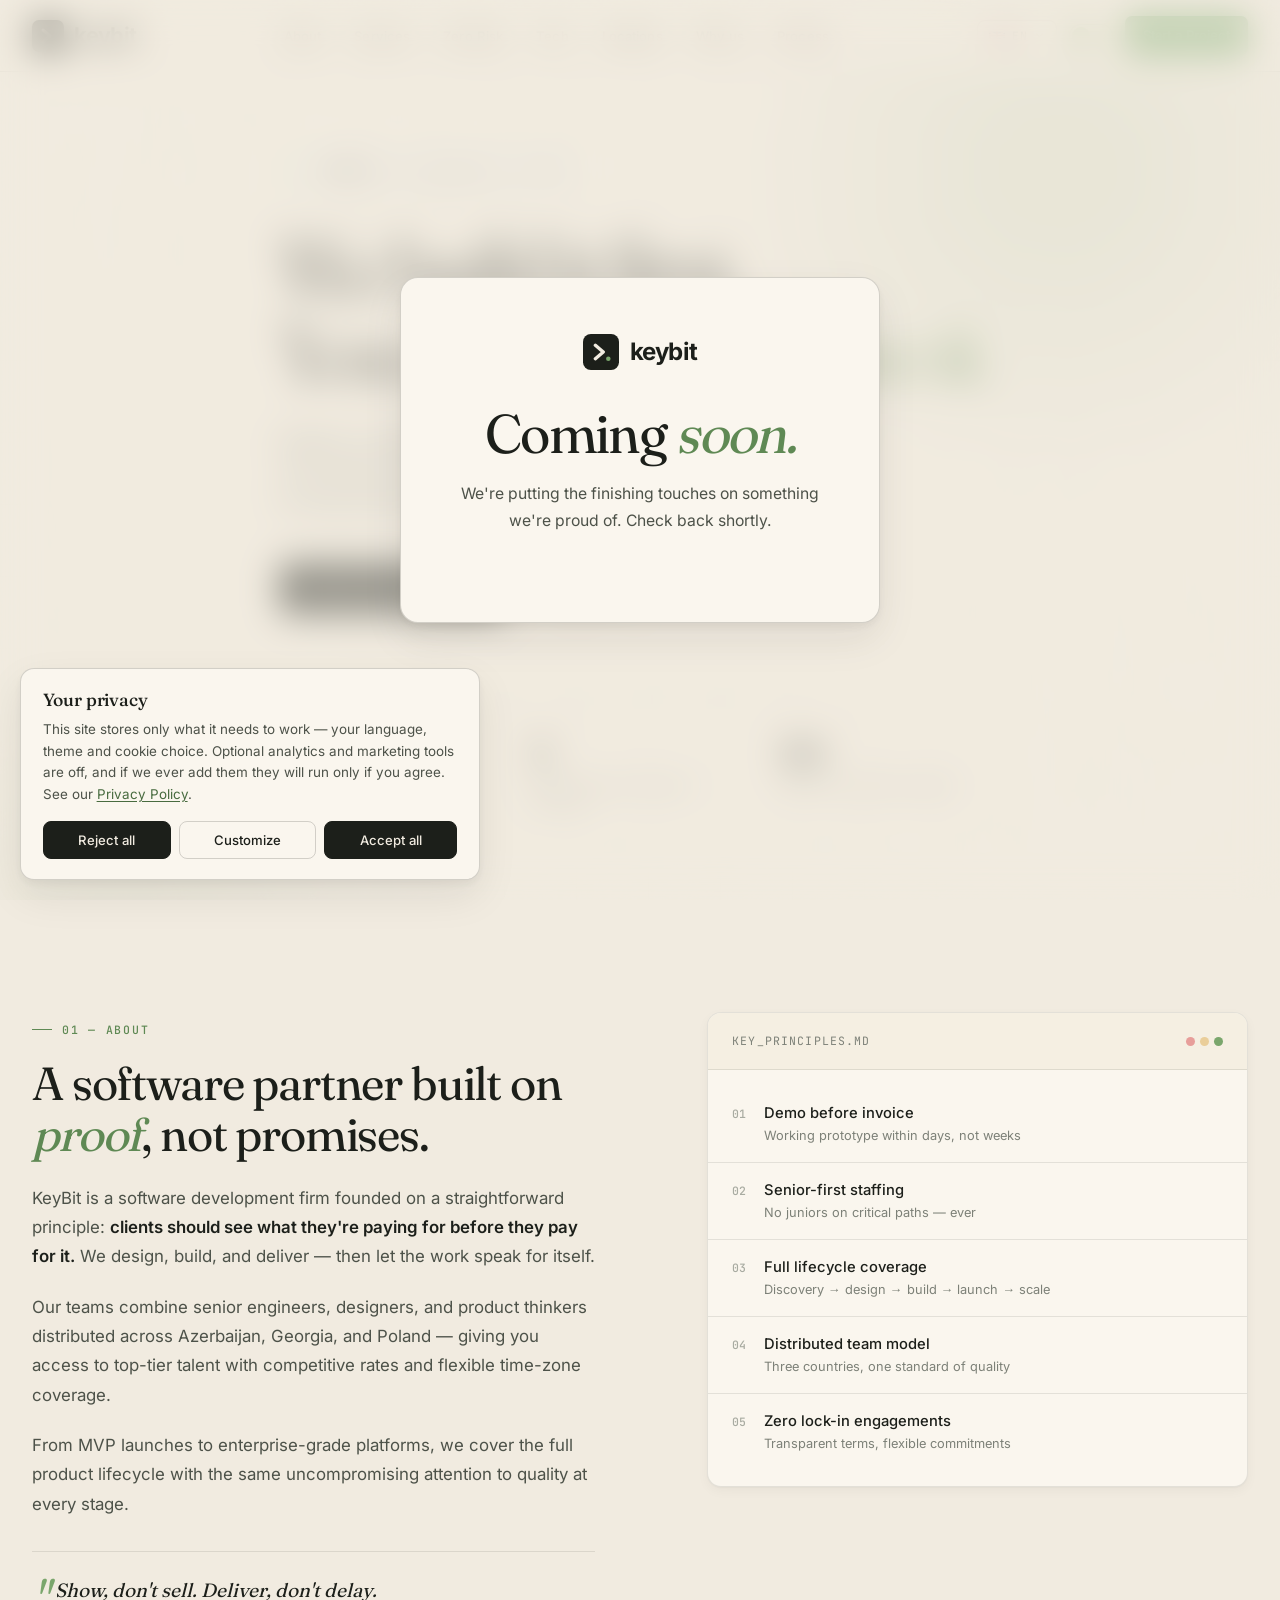
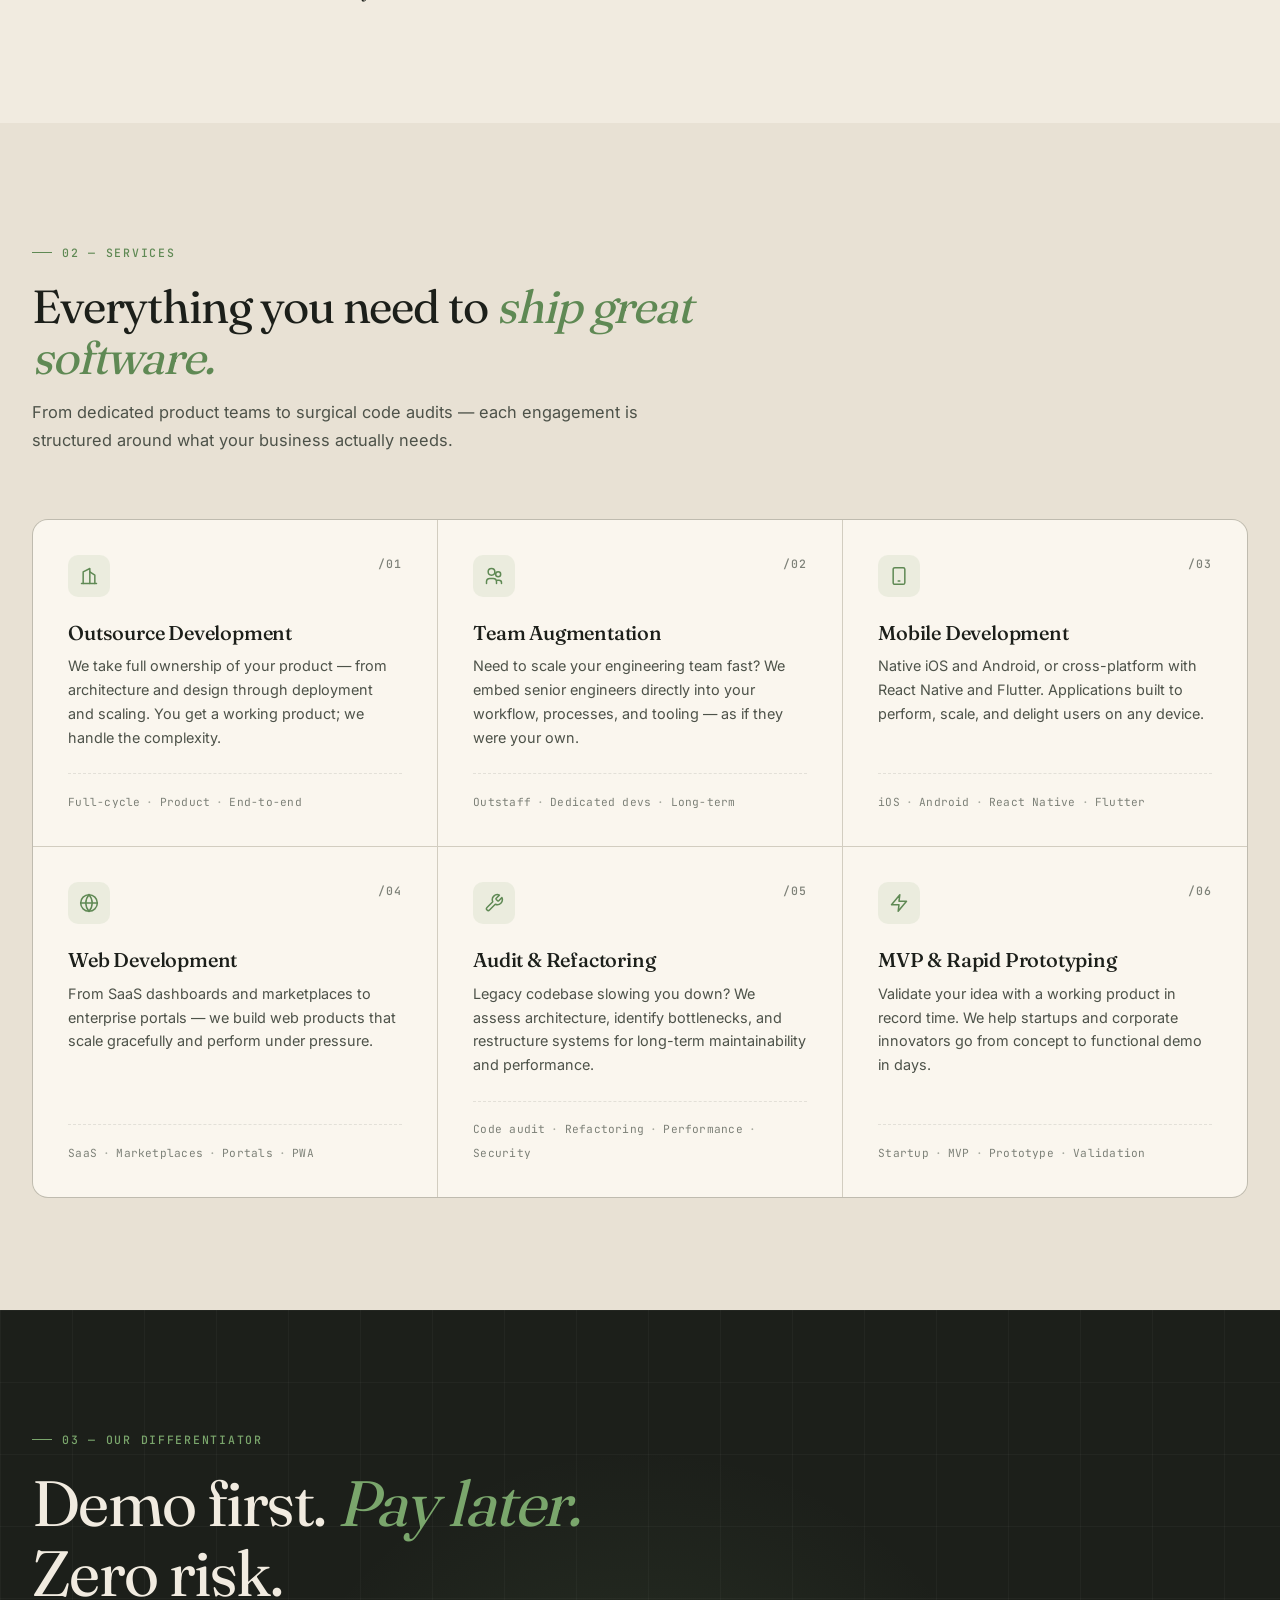
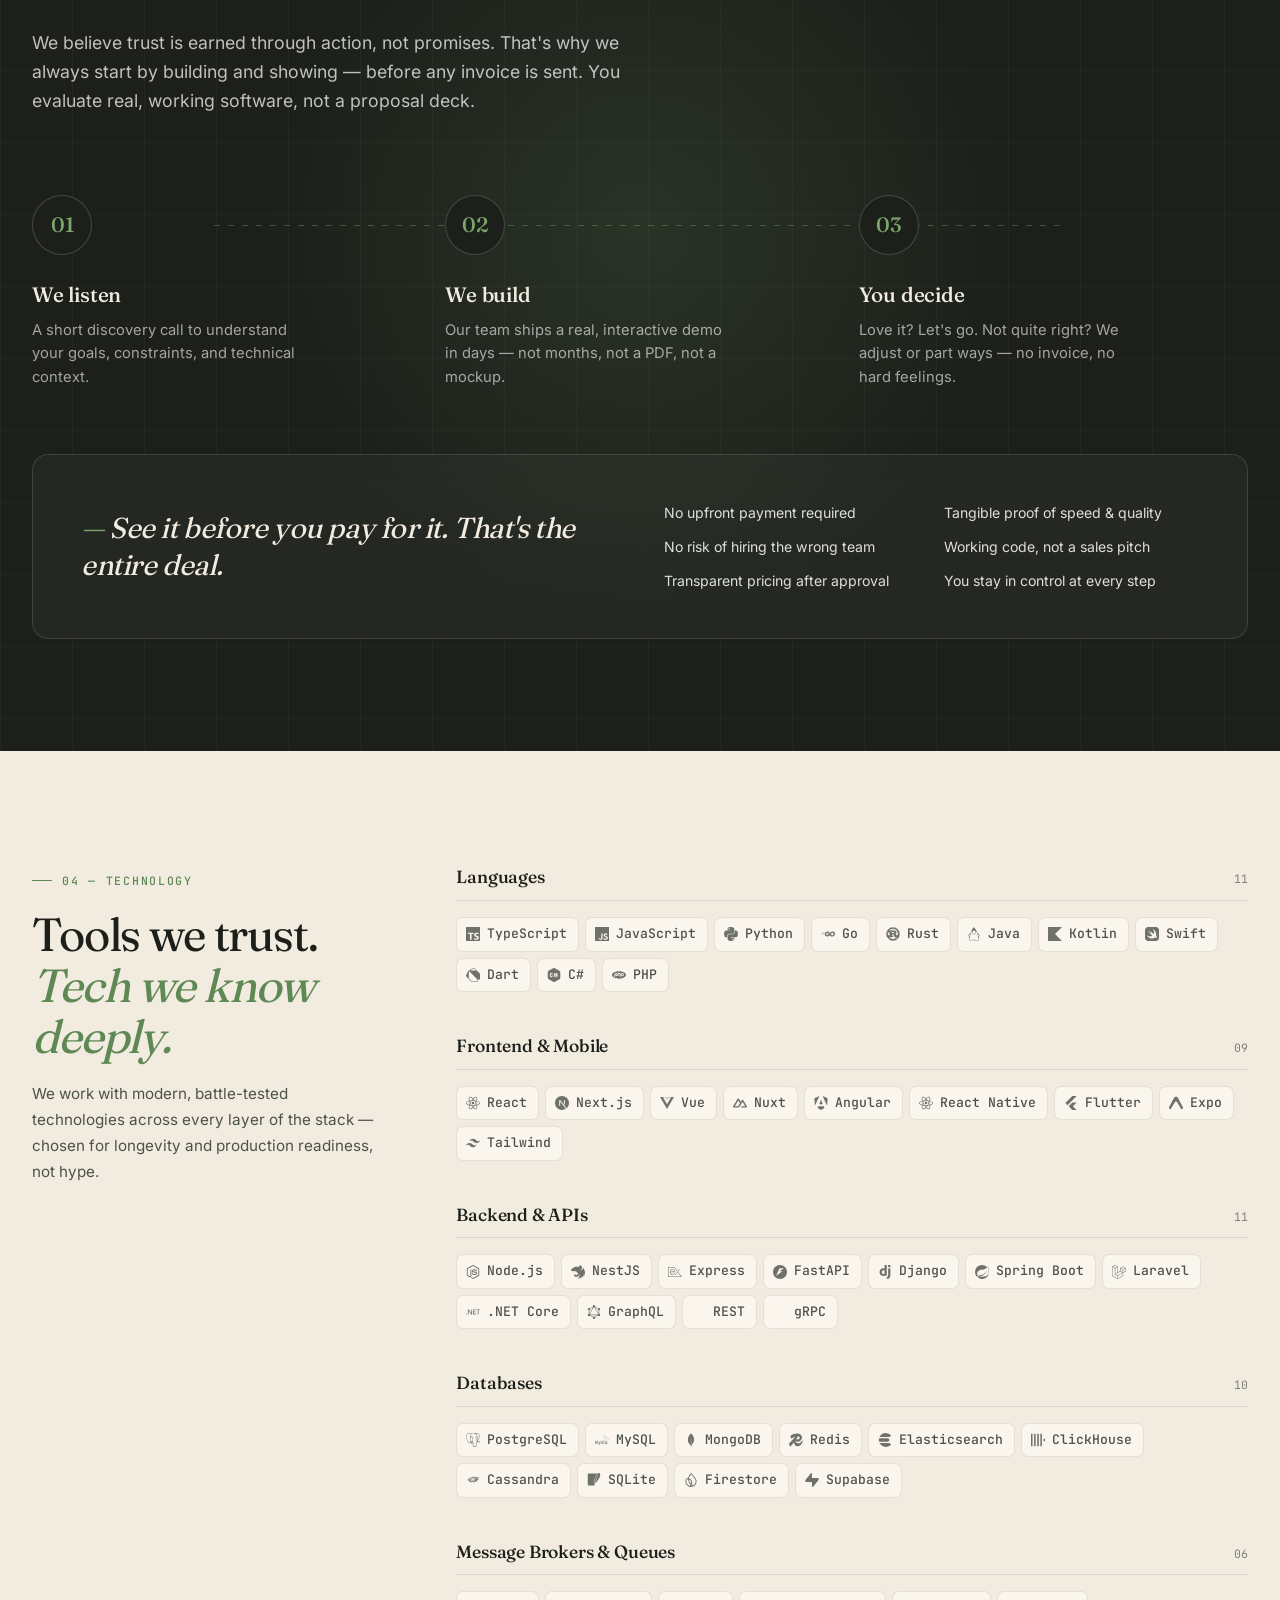
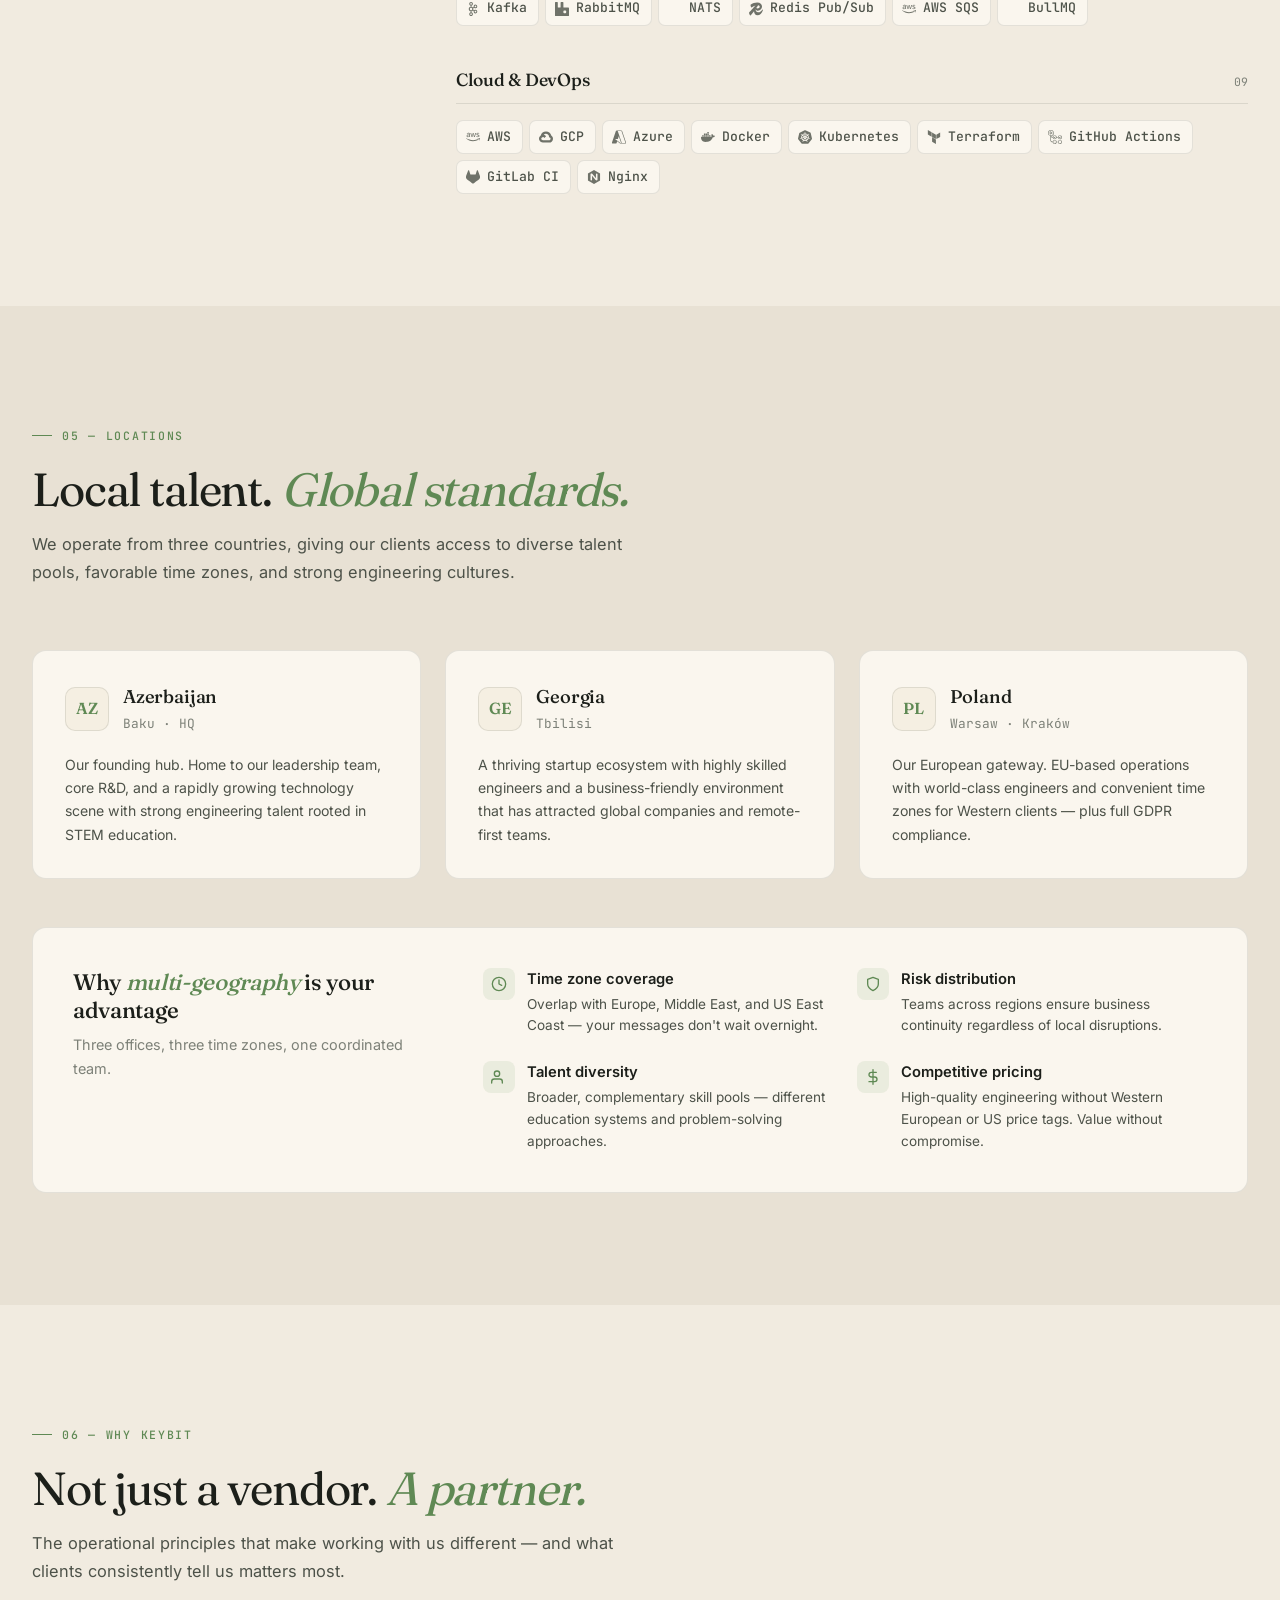
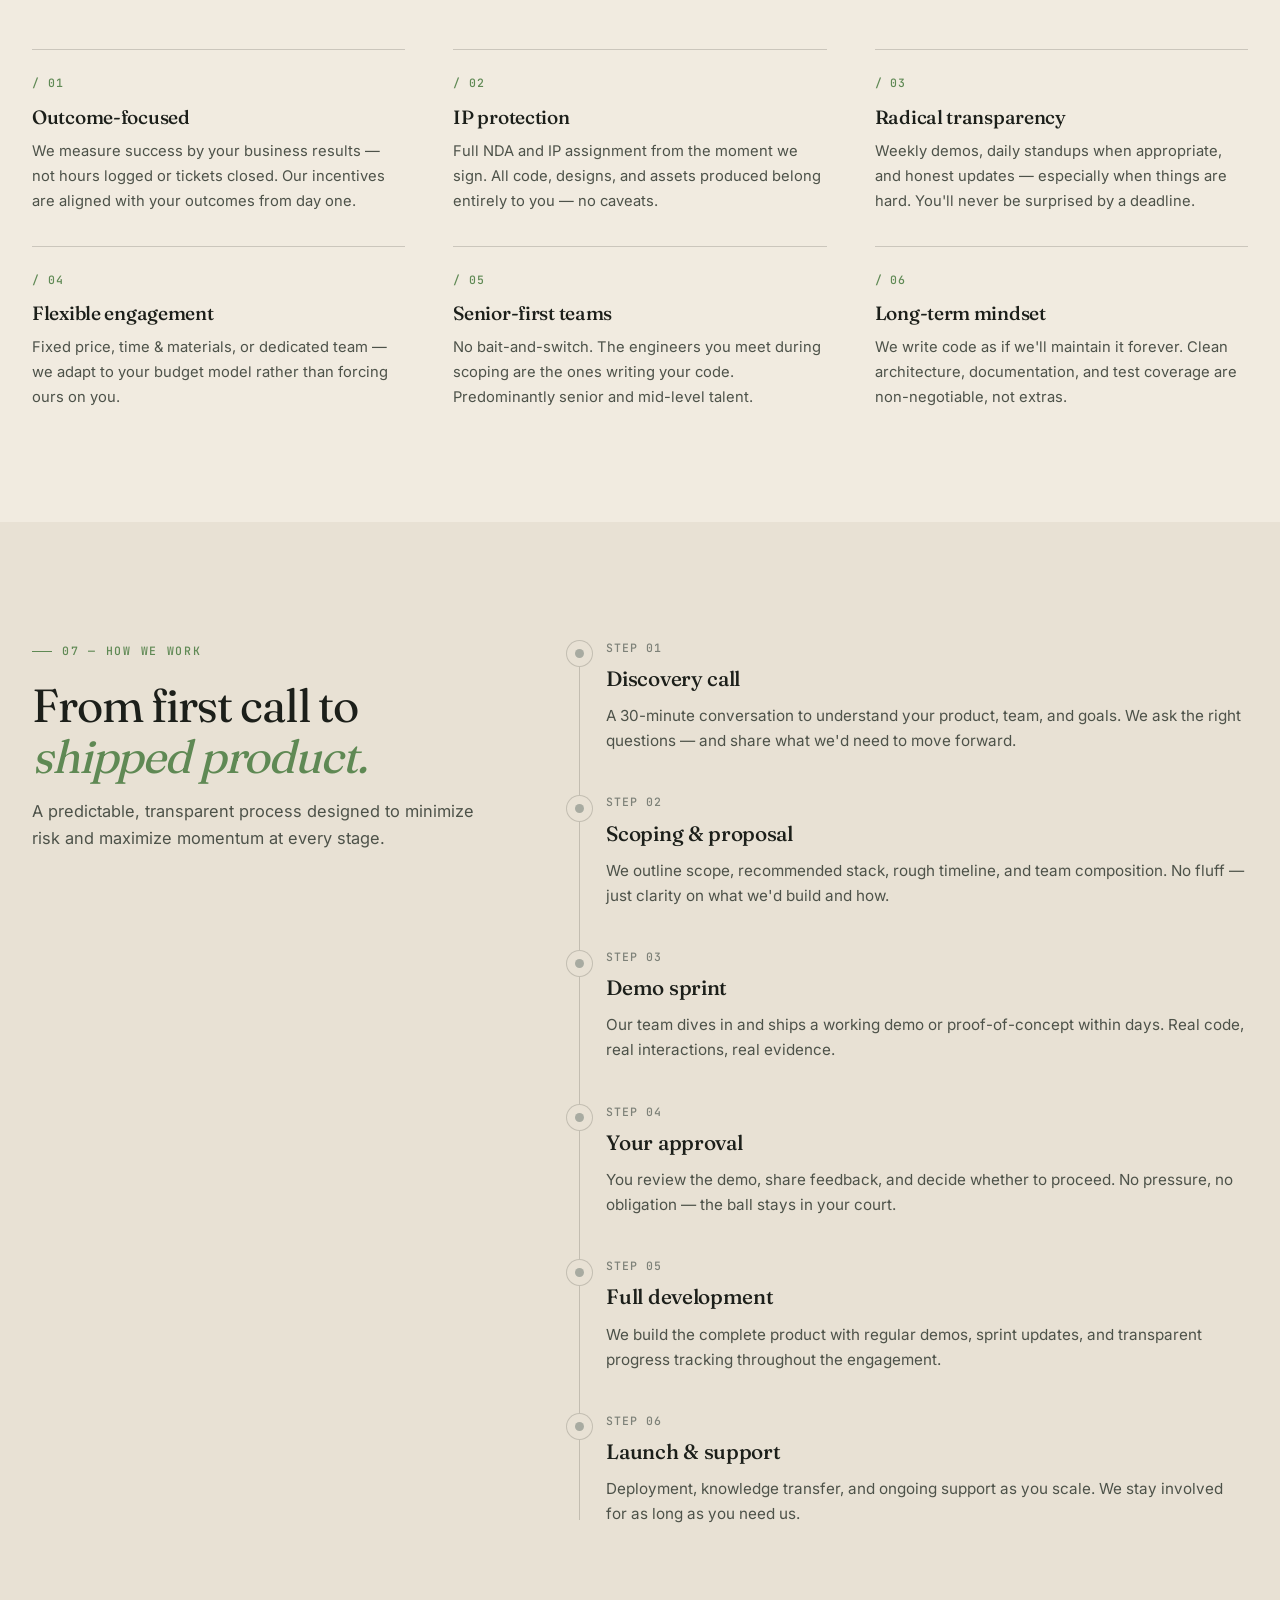
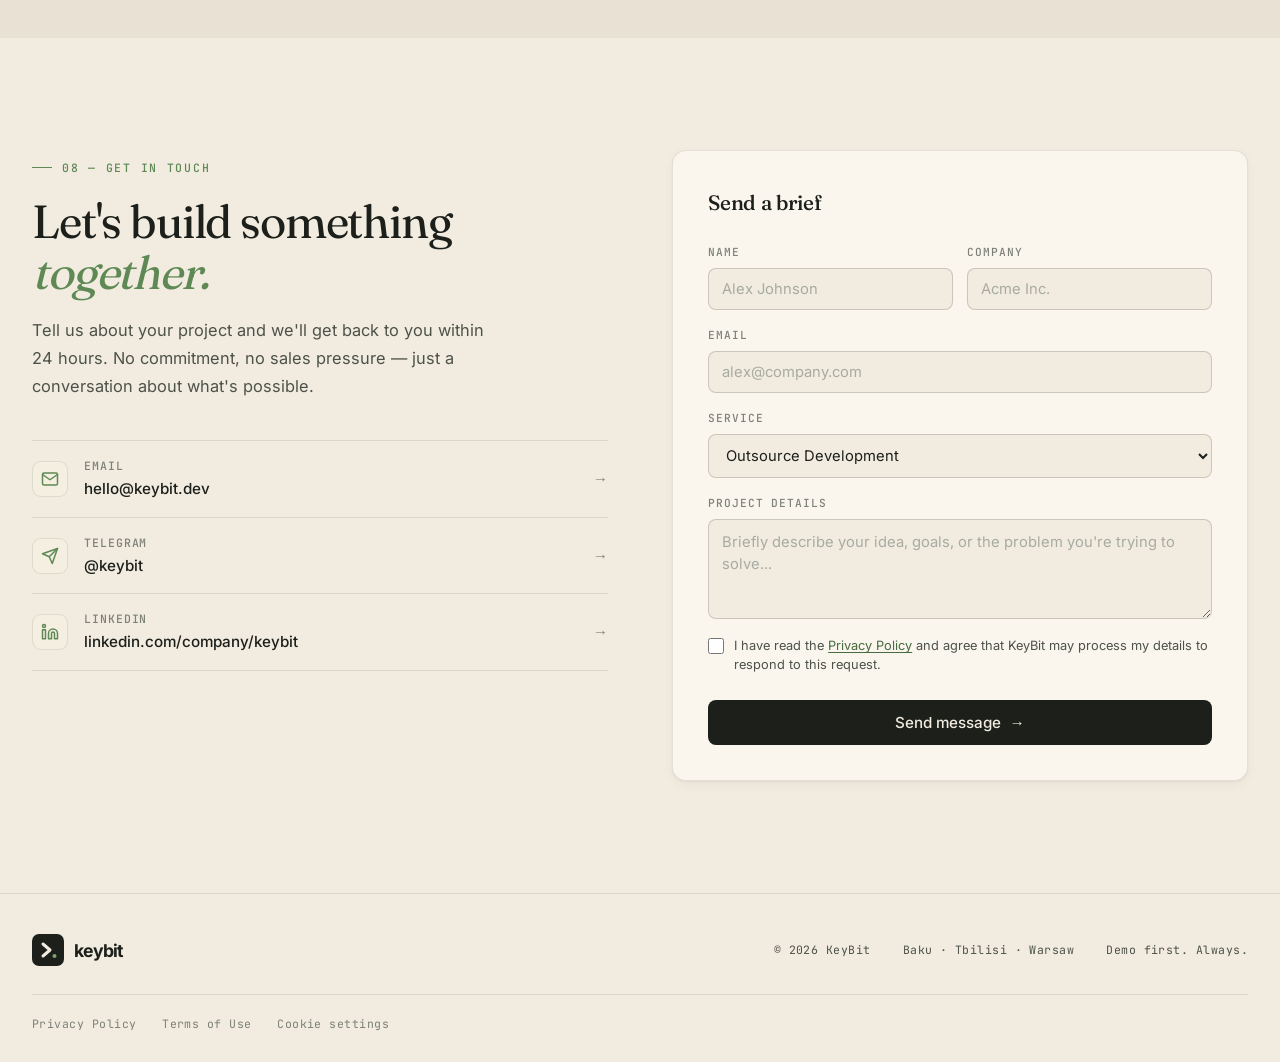
==== commit ea0ad60f: "Add cookie consent, privacy policy and terms of use (EN/RU/AZ) - cookie consent banner and preferenc" ====
--- a/index.html
+++ b/index.html
@@ -7,9 +7,17 @@
 <link rel="icon" type="image/svg+xml" href="data:image/svg+xml,%3Csvg xmlns='http://www.w3.org/2000/svg' viewBox='0 0 32 32'%3E%3Crect width='32' height='32' rx='7' fill='%231c1f1a'/%3E%3Cpolyline points='11,10 18,16 11,22' fill='none' stroke='%23faf6ee' stroke-width='3' stroke-linecap='round' stroke-linejoin='round'/%3E%3Ccircle cx='22.5' cy='22' r='2' fill='%237aa66c'/%3E%3C/svg%3E"/>
 <link rel="apple-touch-icon" href="data:image/svg+xml,%3Csvg xmlns='http://www.w3.org/2000/svg' viewBox='0 0 32 32'%3E%3Crect width='32' height='32' rx='7' fill='%231c1f1a'/%3E%3Cpolyline points='11,10 18,16 11,22' fill='none' stroke='%23faf6ee' stroke-width='3' stroke-linecap='round' stroke-linejoin='round'/%3E%3Ccircle cx='22.5' cy='22' r='2' fill='%237aa66c'/%3E%3C/svg%3E"/>
 <meta name="theme-color" content="#7aa66c"/>
-<link rel="preconnect" href="https://fonts.googleapis.com"/>
-<link rel="preconnect" href="https://fonts.gstatic.com" crossorigin/>
-<link href="https://fonts.googleapis.com/css2?family=Fraunces:opsz,wght@9..144,400;9..144,500;9..144,600&family=Inter:wght@300;400;500;600&family=JetBrains+Mono:wght@400;500&display=swap" rel="stylesheet"/>
+<!--
+  Privacy by design: everything (fonts, icons, scripts) is served from this origin, so visiting the
+  site sends no data to third parties. The CSP below enforces that. If you add analytics, a form
+  service, a map, a chat widget, etc., you must (1) load it only after consent via
+  KeyBitConsent.whenGranted(...) in assets/js/consent.js, and (2) allow its domain here.
+-->
+<meta http-equiv="Content-Security-Policy" content="default-src 'self'; script-src 'self' 'unsafe-inline'; style-src 'self' 'unsafe-inline'; img-src 'self' data:; font-src 'self'; connect-src 'self'; object-src 'none'; base-uri 'self'"/>
+<meta name="referrer" content="strict-origin-when-cross-origin"/>
+<link rel="stylesheet" href="assets/css/fonts.css"/>
+<link rel="stylesheet" href="assets/css/icons.css"/>
+<link rel="stylesheet" href="assets/css/consent.css"/>
 <style>
 :root{--bg:#f1ebe0;--bg2:#e8e1d4;--surface:#faf6ee;--surface2:#f5efe2;--accent:#7aa66c;--accent2:#5f8954;--accent3:#486b3f;--accent-soft:rgba(122,166,108,0.12);--accent-glow:rgba(122,166,108,0.18);--text:#1c1f1a;--text2:#4d5249;--text3:#7d8178;--text4:#a8aba1;--border:rgba(28,31,26,0.1);--border-strong:rgba(28,31,26,0.18);--border-accent:rgba(122,166,108,0.28);--nav-bg:rgba(241,235,224,0.82);--card:#faf6ee;--card2:#f5efe2;--shadow:0 1px 2px rgba(28,31,26,0.04),0 4px 12px rgba(28,31,26,0.04);--shadow-lg:0 4px 8px rgba(28,31,26,0.06),0 16px 40px rgba(28,31,26,0.08)}
 [data-theme="dark"]{--bg:#0d0f0c;--bg2:#121511;--surface:#151813;--surface2:#1a1d17;--accent:#8fc47c;--accent2:#a4d692;--accent3:#b8e4a5;--accent-soft:rgba(143,196,124,0.1);--accent-glow:rgba(143,196,124,0.15);--text:#ebe9e1;--text2:#a8a89e;--text3:#6d6f67;--text4:#4a4c46;--border:rgba(235,233,225,0.08);--border-strong:rgba(235,233,225,0.15);--border-accent:rgba(143,196,124,0.25);--nav-bg:rgba(13,15,12,0.82);--card:#141712;--card2:#191c16;--shadow:0 1px 2px rgba(0,0,0,0.3),0 4px 12px rgba(0,0,0,0.2);--shadow-lg:0 4px 8px rgba(0,0,0,0.4),0 16px 40px rgba(0,0,0,0.3)}
@@ -510,37 +518,37 @@
         <div class="tech-cat">
           <div class="tech-cat-head"><div class="tech-cat-title" data-i18n="tech.cat.languages">Languages</div><div class="tech-cat-count">11</div></div>
           <div class="tech-pills">
-            <span class="tech-pill"><span class="tp-ico" style='-webkit-mask-image:url(https://cdn.simpleicons.org/typescript);mask-image:url(https://cdn.simpleicons.org/typescript)'></span>TypeScript</span><span class="tech-pill"><span class="tp-ico" style='-webkit-mask-image:url(https://cdn.simpleicons.org/javascript);mask-image:url(https://cdn.simpleicons.org/javascript)'></span>JavaScript</span><span class="tech-pill"><span class="tp-ico" style='-webkit-mask-image:url(https://cdn.simpleicons.org/python);mask-image:url(https://cdn.simpleicons.org/python)'></span>Python</span><span class="tech-pill"><span class="tp-ico" style='-webkit-mask-image:url(https://cdn.simpleicons.org/go);mask-image:url(https://cdn.simpleicons.org/go)'></span>Go</span><span class="tech-pill"><span class="tp-ico" style='-webkit-mask-image:url(https://cdn.simpleicons.org/rust);mask-image:url(https://cdn.simpleicons.org/rust)'></span>Rust</span><span class="tech-pill"><span class="tp-ico" style='-webkit-mask-image:url(https://cdn.simpleicons.org/openjdk);mask-image:url(https://cdn.simpleicons.org/openjdk)'></span>Java</span><span class="tech-pill"><span class="tp-ico" style='-webkit-mask-image:url(https://cdn.simpleicons.org/kotlin);mask-image:url(https://cdn.simpleicons.org/kotlin)'></span>Kotlin</span><span class="tech-pill"><span class="tp-ico" style='-webkit-mask-image:url(https://cdn.simpleicons.org/swift);mask-image:url(https://cdn.simpleicons.org/swift)'></span>Swift</span><span class="tech-pill"><span class="tp-ico" style='-webkit-mask-image:url(https://cdn.simpleicons.org/dart);mask-image:url(https://cdn.simpleicons.org/dart)'></span>Dart</span><span class="tech-pill"><span class="tp-ico" style='-webkit-mask-image:url(https://cdn.simpleicons.org/csharp);mask-image:url(https://cdn.simpleicons.org/csharp)'></span>C#</span><span class="tech-pill"><span class="tp-ico" style='-webkit-mask-image:url(https://cdn.simpleicons.org/php);mask-image:url(https://cdn.simpleicons.org/php)'></span>PHP</span>
+            <span class="tech-pill"><span class="tp-ico i-typescript"></span>TypeScript</span><span class="tech-pill"><span class="tp-ico i-javascript"></span>JavaScript</span><span class="tech-pill"><span class="tp-ico i-python"></span>Python</span><span class="tech-pill"><span class="tp-ico i-go"></span>Go</span><span class="tech-pill"><span class="tp-ico i-rust"></span>Rust</span><span class="tech-pill"><span class="tp-ico i-openjdk"></span>Java</span><span class="tech-pill"><span class="tp-ico i-kotlin"></span>Kotlin</span><span class="tech-pill"><span class="tp-ico i-swift"></span>Swift</span><span class="tech-pill"><span class="tp-ico i-dart"></span>Dart</span><span class="tech-pill"><span class="tp-ico i-csharp"></span>C#</span><span class="tech-pill"><span class="tp-ico i-php"></span>PHP</span>
           </div>
         </div>
         <div class="tech-cat">
           <div class="tech-cat-head"><div class="tech-cat-title" data-i18n="tech.cat.frontend">Frontend &amp; Mobile</div><div class="tech-cat-count">09</div></div>
           <div class="tech-pills">
-            <span class="tech-pill"><span class="tp-ico" style='-webkit-mask-image:url(https://cdn.simpleicons.org/react);mask-image:url(https://cdn.simpleicons.org/react)'></span>React</span><span class="tech-pill"><span class="tp-ico" style='-webkit-mask-image:url(https://cdn.simpleicons.org/nextdotjs);mask-image:url(https://cdn.simpleicons.org/nextdotjs)'></span>Next.js</span><span class="tech-pill"><span class="tp-ico" style='-webkit-mask-image:url(https://cdn.simpleicons.org/vuedotjs);mask-image:url(https://cdn.simpleicons.org/vuedotjs)'></span>Vue</span><span class="tech-pill"><span class="tp-ico" style='-webkit-mask-image:url(https://cdn.simpleicons.org/nuxtdotjs);mask-image:url(https://cdn.simpleicons.org/nuxtdotjs)'></span>Nuxt</span><span class="tech-pill"><span class="tp-ico" style='-webkit-mask-image:url(https://cdn.simpleicons.org/angular);mask-image:url(https://cdn.simpleicons.org/angular)'></span>Angular</span><span class="tech-pill"><span class="tp-ico" style='-webkit-mask-image:url(https://cdn.simpleicons.org/react);mask-image:url(https://cdn.simpleicons.org/react)'></span>React Native</span><span class="tech-pill"><span class="tp-ico" style='-webkit-mask-image:url(https://cdn.simpleicons.org/flutter);mask-image:url(https://cdn.simpleicons.org/flutter)'></span>Flutter</span><span class="tech-pill"><span class="tp-ico" style='-webkit-mask-image:url(https://cdn.simpleicons.org/expo);mask-image:url(https://cdn.simpleicons.org/expo)'></span>Expo</span><span class="tech-pill"><span class="tp-ico" style='-webkit-mask-image:url(https://cdn.simpleicons.org/tailwindcss);mask-image:url(https://cdn.simpleicons.org/tailwindcss)'></span>Tailwind</span>
+            <span class="tech-pill"><span class="tp-ico i-react"></span>React</span><span class="tech-pill"><span class="tp-ico i-nextdotjs"></span>Next.js</span><span class="tech-pill"><span class="tp-ico i-vuedotjs"></span>Vue</span><span class="tech-pill"><span class="tp-ico i-nuxtdotjs"></span>Nuxt</span><span class="tech-pill"><span class="tp-ico i-angular"></span>Angular</span><span class="tech-pill"><span class="tp-ico i-react"></span>React Native</span><span class="tech-pill"><span class="tp-ico i-flutter"></span>Flutter</span><span class="tech-pill"><span class="tp-ico i-expo"></span>Expo</span><span class="tech-pill"><span class="tp-ico i-tailwindcss"></span>Tailwind</span>
           </div>
         </div>
         <div class="tech-cat">
           <div class="tech-cat-head"><div class="tech-cat-title" data-i18n="tech.cat.backend">Backend &amp; APIs</div><div class="tech-cat-count">11</div></div>
           <div class="tech-pills">
-            <span class="tech-pill"><span class="tp-ico" style='-webkit-mask-image:url(https://cdn.simpleicons.org/nodedotjs);mask-image:url(https://cdn.simpleicons.org/nodedotjs)'></span>Node.js</span><span class="tech-pill"><span class="tp-ico" style='-webkit-mask-image:url(https://cdn.simpleicons.org/nestjs);mask-image:url(https://cdn.simpleicons.org/nestjs)'></span>NestJS</span><span class="tech-pill"><span class="tp-ico" style='-webkit-mask-image:url(https://cdn.simpleicons.org/express);mask-image:url(https://cdn.simpleicons.org/express)'></span>Express</span><span class="tech-pill"><span class="tp-ico" style='-webkit-mask-image:url(https://cdn.simpleicons.org/fastapi);mask-image:url(https://cdn.simpleicons.org/fastapi)'></span>FastAPI</span><span class="tech-pill"><span class="tp-ico" style='-webkit-mask-image:url(https://cdn.simpleicons.org/django);mask-image:url(https://cdn.simpleicons.org/django)'></span>Django</span><span class="tech-pill"><span class="tp-ico" style='-webkit-mask-image:url(https://cdn.simpleicons.org/spring);mask-image:url(https://cdn.simpleicons.org/spring)'></span>Spring Boot</span><span class="tech-pill"><span class="tp-ico" style='-webkit-mask-image:url(https://cdn.simpleicons.org/laravel);mask-image:url(https://cdn.simpleicons.org/laravel)'></span>Laravel</span><span class="tech-pill"><span class="tp-ico" style='-webkit-mask-image:url(https://cdn.simpleicons.org/dotnet);mask-image:url(https://cdn.simpleicons.org/dotnet)'></span>.NET Core</span><span class="tech-pill"><span class="tp-ico" style='-webkit-mask-image:url(https://cdn.simpleicons.org/graphql);mask-image:url(https://cdn.simpleicons.org/graphql)'></span>GraphQL</span><span class="tech-pill"><span class="tp-ico" style='-webkit-mask-image:url("data:image/svg+xml;utf8,%3Csvg xmlns='http://www.w3.org/2000/svg' viewBox='0 0 24 24'%3E%3Cpath fill='black' d='M12 2L3 7v10l9 5 9-5V7l-9-5zm0 2.236L18.764 8 12 11.764 5.236 8 12 4.236zM5 9.618l6 3.382v7l-6-3.382v-7zm14 0v7l-6 3.382v-7l6-3.382z'/%3E%3C/svg%3E");mask-image:url("data:image/svg+xml;utf8,%3Csvg xmlns='http://www.w3.org/2000/svg' viewBox='0 0 24 24'%3E%3Cpath fill='black' d='M12 2L3 7v10l9 5 9-5V7l-9-5zm0 2.236L18.764 8 12 11.764 5.236 8 12 4.236zM5 9.618l6 3.382v7l-6-3.382v-7zm14 0v7l-6 3.382v-7l6-3.382z'/%3E%3C/svg%3E")'></span>REST</span><span class="tech-pill"><span class="tp-ico" style='-webkit-mask-image:url("data:image/svg+xml;utf8,%3Csvg xmlns='http://www.w3.org/2000/svg' viewBox='0 0 24 24'%3E%3Cpath fill='black' d='M12 2L3 7v10l9 5 9-5V7l-9-5zm0 2.236L18.764 8 12 11.764 5.236 8 12 4.236zM5 9.618l6 3.382v7l-6-3.382v-7zm14 0v7l-6 3.382v-7l6-3.382z'/%3E%3C/svg%3E");mask-image:url("data:image/svg+xml;utf8,%3Csvg xmlns='http://www.w3.org/2000/svg' viewBox='0 0 24 24'%3E%3Cpath fill='black' d='M12 2L3 7v10l9 5 9-5V7l-9-5zm0 2.236L18.764 8 12 11.764 5.236 8 12 4.236zM5 9.618l6 3.382v7l-6-3.382v-7zm14 0v7l-6 3.382v-7l6-3.382z'/%3E%3C/svg%3E")'></span>gRPC</span>
+            <span class="tech-pill"><span class="tp-ico i-nodedotjs"></span>Node.js</span><span class="tech-pill"><span class="tp-ico i-nestjs"></span>NestJS</span><span class="tech-pill"><span class="tp-ico i-express"></span>Express</span><span class="tech-pill"><span class="tp-ico i-fastapi"></span>FastAPI</span><span class="tech-pill"><span class="tp-ico i-django"></span>Django</span><span class="tech-pill"><span class="tp-ico i-spring"></span>Spring Boot</span><span class="tech-pill"><span class="tp-ico i-laravel"></span>Laravel</span><span class="tech-pill"><span class="tp-ico i-dotnet"></span>.NET Core</span><span class="tech-pill"><span class="tp-ico i-graphql"></span>GraphQL</span><span class="tech-pill"><span class="tp-ico" style='-webkit-mask-image:url("data:image/svg+xml;utf8,%3Csvg xmlns='http://www.w3.org/2000/svg' viewBox='0 0 24 24'%3E%3Cpath fill='black' d='M12 2L3 7v10l9 5 9-5V7l-9-5zm0 2.236L18.764 8 12 11.764 5.236 8 12 4.236zM5 9.618l6 3.382v7l-6-3.382v-7zm14 0v7l-6 3.382v-7l6-3.382z'/%3E%3C/svg%3E");mask-image:url("data:image/svg+xml;utf8,%3Csvg xmlns='http://www.w3.org/2000/svg' viewBox='0 0 24 24'%3E%3Cpath fill='black' d='M12 2L3 7v10l9 5 9-5V7l-9-5zm0 2.236L18.764 8 12 11.764 5.236 8 12 4.236zM5 9.618l6 3.382v7l-6-3.382v-7zm14 0v7l-6 3.382v-7l6-3.382z'/%3E%3C/svg%3E")'></span>REST</span><span class="tech-pill"><span class="tp-ico" style='-webkit-mask-image:url("data:image/svg+xml;utf8,%3Csvg xmlns='http://www.w3.org/2000/svg' viewBox='0 0 24 24'%3E%3Cpath fill='black' d='M12 2L3 7v10l9 5 9-5V7l-9-5zm0 2.236L18.764 8 12 11.764 5.236 8 12 4.236zM5 9.618l6 3.382v7l-6-3.382v-7zm14 0v7l-6 3.382v-7l6-3.382z'/%3E%3C/svg%3E");mask-image:url("data:image/svg+xml;utf8,%3Csvg xmlns='http://www.w3.org/2000/svg' viewBox='0 0 24 24'%3E%3Cpath fill='black' d='M12 2L3 7v10l9 5 9-5V7l-9-5zm0 2.236L18.764 8 12 11.764 5.236 8 12 4.236zM5 9.618l6 3.382v7l-6-3.382v-7zm14 0v7l-6 3.382v-7l6-3.382z'/%3E%3C/svg%3E")'></span>gRPC</span>
           </div>
         </div>
         <div class="tech-cat">
           <div class="tech-cat-head"><div class="tech-cat-title" data-i18n="tech.cat.databases">Databases</div><div class="tech-cat-count">10</div></div>
           <div class="tech-pills">
-            <span class="tech-pill"><span class="tp-ico" style='-webkit-mask-image:url(https://cdn.simpleicons.org/postgresql);mask-image:url(https://cdn.simpleicons.org/postgresql)'></span>PostgreSQL</span><span class="tech-pill"><span class="tp-ico" style='-webkit-mask-image:url(https://cdn.simpleicons.org/mysql);mask-image:url(https://cdn.simpleicons.org/mysql)'></span>MySQL</span><span class="tech-pill"><span class="tp-ico" style='-webkit-mask-image:url(https://cdn.simpleicons.org/mongodb);mask-image:url(https://cdn.simpleicons.org/mongodb)'></span>MongoDB</span><span class="tech-pill"><span class="tp-ico" style='-webkit-mask-image:url(https://cdn.simpleicons.org/redis);mask-image:url(https://cdn.simpleicons.org/redis)'></span>Redis</span><span class="tech-pill"><span class="tp-ico" style='-webkit-mask-image:url(https://cdn.simpleicons.org/elasticsearch);mask-image:url(https://cdn.simpleicons.org/elasticsearch)'></span>Elasticsearch</span><span class="tech-pill"><span class="tp-ico" style='-webkit-mask-image:url(https://cdn.simpleicons.org/clickhouse);mask-image:url(https://cdn.simpleicons.org/clickhouse)'></span>ClickHouse</span><span class="tech-pill"><span class="tp-ico" style='-webkit-mask-image:url(https://cdn.simpleicons.org/apachecassandra);mask-image:url(https://cdn.simpleicons.org/apachecassandra)'></span>Cassandra</span><span class="tech-pill"><span class="tp-ico" style='-webkit-mask-image:url(https://cdn.simpleicons.org/sqlite);mask-image:url(https://cdn.simpleicons.org/sqlite)'></span>SQLite</span><span class="tech-pill"><span class="tp-ico" style='-webkit-mask-image:url(https://cdn.simpleicons.org/firebase);mask-image:url(https://cdn.simpleicons.org/firebase)'></span>Firestore</span><span class="tech-pill"><span class="tp-ico" style='-webkit-mask-image:url(https://cdn.simpleicons.org/supabase);mask-image:url(https://cdn.simpleicons.org/supabase)'></span>Supabase</span>
+            <span class="tech-pill"><span class="tp-ico i-postgresql"></span>PostgreSQL</span><span class="tech-pill"><span class="tp-ico i-mysql"></span>MySQL</span><span class="tech-pill"><span class="tp-ico i-mongodb"></span>MongoDB</span><span class="tech-pill"><span class="tp-ico i-redis"></span>Redis</span><span class="tech-pill"><span class="tp-ico i-elasticsearch"></span>Elasticsearch</span><span class="tech-pill"><span class="tp-ico i-clickhouse"></span>ClickHouse</span><span class="tech-pill"><span class="tp-ico i-apachecassandra"></span>Cassandra</span><span class="tech-pill"><span class="tp-ico i-sqlite"></span>SQLite</span><span class="tech-pill"><span class="tp-ico i-firebase"></span>Firestore</span><span class="tech-pill"><span class="tp-ico i-supabase"></span>Supabase</span>
           </div>
         </div>
         <div class="tech-cat">
           <div class="tech-cat-head"><div class="tech-cat-title" data-i18n="tech.cat.brokers">Message Brokers &amp; Queues</div><div class="tech-cat-count">06</div></div>
           <div class="tech-pills">
-            <span class="tech-pill"><span class="tp-ico" style='-webkit-mask-image:url(https://cdn.simpleicons.org/apachekafka);mask-image:url(https://cdn.simpleicons.org/apachekafka)'></span>Kafka</span><span class="tech-pill"><span class="tp-ico" style='-webkit-mask-image:url(https://cdn.simpleicons.org/rabbitmq);mask-image:url(https://cdn.simpleicons.org/rabbitmq)'></span>RabbitMQ</span><span class="tech-pill"><span class="tp-ico" style='-webkit-mask-image:url("data:image/svg+xml;utf8,%3Csvg xmlns='http://www.w3.org/2000/svg' viewBox='0 0 24 24'%3E%3Cpath fill='black' d='M12 2L3 7v10l9 5 9-5V7l-9-5zm0 2.236L18.764 8 12 11.764 5.236 8 12 4.236zM5 9.618l6 3.382v7l-6-3.382v-7zm14 0v7l-6 3.382v-7l6-3.382z'/%3E%3C/svg%3E");mask-image:url("data:image/svg+xml;utf8,%3Csvg xmlns='http://www.w3.org/2000/svg' viewBox='0 0 24 24'%3E%3Cpath fill='black' d='M12 2L3 7v10l9 5 9-5V7l-9-5zm0 2.236L18.764 8 12 11.764 5.236 8 12 4.236zM5 9.618l6 3.382v7l-6-3.382v-7zm14 0v7l-6 3.382v-7l6-3.382z'/%3E%3C/svg%3E")'></span>NATS</span><span class="tech-pill"><span class="tp-ico" style='-webkit-mask-image:url(https://cdn.simpleicons.org/redis);mask-image:url(https://cdn.simpleicons.org/redis)'></span>Redis Pub/Sub</span><span class="tech-pill"><span class="tp-ico" style='-webkit-mask-image:url(https://cdn.simpleicons.org/amazonaws);mask-image:url(https://cdn.simpleicons.org/amazonaws)'></span>AWS SQS</span><span class="tech-pill"><span class="tp-ico" style='-webkit-mask-image:url("data:image/svg+xml;utf8,%3Csvg xmlns='http://www.w3.org/2000/svg' viewBox='0 0 24 24'%3E%3Cpath fill='black' d='M12 2L3 7v10l9 5 9-5V7l-9-5zm0 2.236L18.764 8 12 11.764 5.236 8 12 4.236zM5 9.618l6 3.382v7l-6-3.382v-7zm14 0v7l-6 3.382v-7l6-3.382z'/%3E%3C/svg%3E");mask-image:url("data:image/svg+xml;utf8,%3Csvg xmlns='http://www.w3.org/2000/svg' viewBox='0 0 24 24'%3E%3Cpath fill='black' d='M12 2L3 7v10l9 5 9-5V7l-9-5zm0 2.236L18.764 8 12 11.764 5.236 8 12 4.236zM5 9.618l6 3.382v7l-6-3.382v-7zm14 0v7l-6 3.382v-7l6-3.382z'/%3E%3C/svg%3E")'></span>BullMQ</span>
+            <span class="tech-pill"><span class="tp-ico i-apachekafka"></span>Kafka</span><span class="tech-pill"><span class="tp-ico i-rabbitmq"></span>RabbitMQ</span><span class="tech-pill"><span class="tp-ico" style='-webkit-mask-image:url("data:image/svg+xml;utf8,%3Csvg xmlns='http://www.w3.org/2000/svg' viewBox='0 0 24 24'%3E%3Cpath fill='black' d='M12 2L3 7v10l9 5 9-5V7l-9-5zm0 2.236L18.764 8 12 11.764 5.236 8 12 4.236zM5 9.618l6 3.382v7l-6-3.382v-7zm14 0v7l-6 3.382v-7l6-3.382z'/%3E%3C/svg%3E");mask-image:url("data:image/svg+xml;utf8,%3Csvg xmlns='http://www.w3.org/2000/svg' viewBox='0 0 24 24'%3E%3Cpath fill='black' d='M12 2L3 7v10l9 5 9-5V7l-9-5zm0 2.236L18.764 8 12 11.764 5.236 8 12 4.236zM5 9.618l6 3.382v7l-6-3.382v-7zm14 0v7l-6 3.382v-7l6-3.382z'/%3E%3C/svg%3E")'></span>NATS</span><span class="tech-pill"><span class="tp-ico i-redis"></span>Redis Pub/Sub</span><span class="tech-pill"><span class="tp-ico i-amazonaws"></span>AWS SQS</span><span class="tech-pill"><span class="tp-ico" style='-webkit-mask-image:url("data:image/svg+xml;utf8,%3Csvg xmlns='http://www.w3.org/2000/svg' viewBox='0 0 24 24'%3E%3Cpath fill='black' d='M12 2L3 7v10l9 5 9-5V7l-9-5zm0 2.236L18.764 8 12 11.764 5.236 8 12 4.236zM5 9.618l6 3.382v7l-6-3.382v-7zm14 0v7l-6 3.382v-7l6-3.382z'/%3E%3C/svg%3E");mask-image:url("data:image/svg+xml;utf8,%3Csvg xmlns='http://www.w3.org/2000/svg' viewBox='0 0 24 24'%3E%3Cpath fill='black' d='M12 2L3 7v10l9 5 9-5V7l-9-5zm0 2.236L18.764 8 12 11.764 5.236 8 12 4.236zM5 9.618l6 3.382v7l-6-3.382v-7zm14 0v7l-6 3.382v-7l6-3.382z'/%3E%3C/svg%3E")'></span>BullMQ</span>
           </div>
         </div>
         <div class="tech-cat">
           <div class="tech-cat-head"><div class="tech-cat-title" data-i18n="tech.cat.cloud">Cloud &amp; DevOps</div><div class="tech-cat-count">09</div></div>
           <div class="tech-pills">
-            <span class="tech-pill"><span class="tp-ico" style='-webkit-mask-image:url(https://cdn.simpleicons.org/amazonaws);mask-image:url(https://cdn.simpleicons.org/amazonaws)'></span>AWS</span><span class="tech-pill"><span class="tp-ico" style='-webkit-mask-image:url(https://cdn.simpleicons.org/googlecloud);mask-image:url(https://cdn.simpleicons.org/googlecloud)'></span>GCP</span><span class="tech-pill"><span class="tp-ico" style='-webkit-mask-image:url(https://cdn.simpleicons.org/microsoftazure);mask-image:url(https://cdn.simpleicons.org/microsoftazure)'></span>Azure</span><span class="tech-pill"><span class="tp-ico" style='-webkit-mask-image:url(https://cdn.simpleicons.org/docker);mask-image:url(https://cdn.simpleicons.org/docker)'></span>Docker</span><span class="tech-pill"><span class="tp-ico" style='-webkit-mask-image:url(https://cdn.simpleicons.org/kubernetes);mask-image:url(https://cdn.simpleicons.org/kubernetes)'></span>Kubernetes</span><span class="tech-pill"><span class="tp-ico" style='-webkit-mask-image:url(https://cdn.simpleicons.org/terraform);mask-image:url(https://cdn.simpleicons.org/terraform)'></span>Terraform</span><span class="tech-pill"><span class="tp-ico" style='-webkit-mask-image:url(https://cdn.simpleicons.org/githubactions);mask-image:url(https://cdn.simpleicons.org/githubactions)'></span>GitHub Actions</span><span class="tech-pill"><span class="tp-ico" style='-webkit-mask-image:url(https://cdn.simpleicons.org/gitlab);mask-image:url(https://cdn.simpleicons.org/gitlab)'></span>GitLab CI</span><span class="tech-pill"><span class="tp-ico" style='-webkit-mask-image:url(https://cdn.simpleicons.org/nginx);mask-image:url(https://cdn.simpleicons.org/nginx)'></span>Nginx</span>
+            <span class="tech-pill"><span class="tp-ico i-amazonaws"></span>AWS</span><span class="tech-pill"><span class="tp-ico i-googlecloud"></span>GCP</span><span class="tech-pill"><span class="tp-ico i-microsoftazure"></span>Azure</span><span class="tech-pill"><span class="tp-ico i-docker"></span>Docker</span><span class="tech-pill"><span class="tp-ico i-kubernetes"></span>Kubernetes</span><span class="tech-pill"><span class="tp-ico i-terraform"></span>Terraform</span><span class="tech-pill"><span class="tp-ico i-githubactions"></span>GitHub Actions</span><span class="tech-pill"><span class="tp-ico i-gitlab"></span>GitLab CI</span><span class="tech-pill"><span class="tp-ico i-nginx"></span>Nginx</span>
           </div>
         </div>
       </div>
@@ -736,6 +744,10 @@
           </select>
         </div>
         <div class="form-field"><label data-i18n="contact.form.details">Project details</label><textarea data-i18n-placeholder="contact.form.detailsPh" placeholder="Briefly describe your idea, goals, or the problem you're trying to solve..."></textarea></div>
+        <label class="form-consent">
+          <input type="checkbox" name="consent" required/>
+          <span data-i18n-html="contact.form.consent.html">I have read the <a href="privacy.html" target="_blank" rel="noopener">Privacy Policy</a> and agree that KeyBit may process my details to respond to this request.</span>
+        </label>
         <button class="form-submit" data-i18n-html="contact.form.submit.html">Send message <span>&rarr;</span></button>
       </form>
     </div>
@@ -749,6 +761,11 @@
       <span data-i18n="footer.copy">&copy; 2026 KeyBit</span>
       <span data-i18n="footer.cities">Baku &middot; Tbilisi &middot; Warsaw</span>
       <span data-i18n="footer.tagline">Demo first. Always.</span>
+    </div>
+    <div class="footer-legal">
+      <a href="privacy.html" data-i18n="footer.privacy">Privacy Policy</a>
+      <a href="terms.html" data-i18n="footer.terms">Terms of Use</a>
+      <button type="button" data-kb-open data-i18n="consent.settings">Cookie settings</button>
     </div>
   </div>
 </footer>
@@ -867,5 +884,6 @@
 },{threshold:0.1,rootMargin:'0px 0px -50px 0px'});
 document.querySelectorAll('.fade-in').forEach(el=>observer.observe(el));
 </script>
+<script src="assets/js/consent.js"></script>
 </body>
 </html>
--- a/assets/css/fonts.css
+++ b/assets/css/fonts.css
@@ -0,0 +1,19 @@
+/* Self-hosted fonts (no requests to Google). Licenses: SIL OFL 1.1 — Inter, JetBrains Mono, Fraunces.
+   Variable fonts from the @fontsource-variable packages. */
+
+/* Inter latin */
+@font-face{font-family:'Inter';font-style:normal;font-weight:100 900;font-display:swap;src:url(../fonts/inter-latin-wght-normal.woff2) format('woff2');unicode-range:U+0000-00FF,U+0131,U+0152-0153,U+02BB-02BC,U+02C6,U+02DA,U+02DC,U+0304,U+0308,U+0329,U+2000-206F,U+20AC,U+2122,U+2191,U+2193,U+2212,U+2215,U+FEFF,U+FFFD}
+/* Inter latin-ext */
+@font-face{font-family:'Inter';font-style:normal;font-weight:100 900;font-display:swap;src:url(../fonts/inter-latin-ext-wght-normal.woff2) format('woff2');unicode-range:U+0100-02BA,U+02BD-02C5,U+02C7-02CC,U+02CE-02D7,U+02DD-02FF,U+0304,U+0308,U+0329,U+1D00-1DBF,U+1E00-1E9F,U+1EF2-1EFF,U+2020,U+20A0-20AB,U+20AD-20C0,U+2113,U+2C60-2C7F,U+A720-A7FF}
+/* Inter cyrillic */
+@font-face{font-family:'Inter';font-style:normal;font-weight:100 900;font-display:swap;src:url(../fonts/inter-cyrillic-wght-normal.woff2) format('woff2');unicode-range:U+0301,U+0400-045F,U+0490-0491,U+04B0-04B1,U+2116}
+/* JetBrains Mono latin */
+@font-face{font-family:'JetBrains Mono';font-style:normal;font-weight:100 900;font-display:swap;src:url(../fonts/jetbrains-mono-latin-wght-normal.woff2) format('woff2');unicode-range:U+0000-00FF,U+0131,U+0152-0153,U+02BB-02BC,U+02C6,U+02DA,U+02DC,U+0304,U+0308,U+0329,U+2000-206F,U+20AC,U+2122,U+2191,U+2193,U+2212,U+2215,U+FEFF,U+FFFD}
+/* JetBrains Mono latin-ext */
+@font-face{font-family:'JetBrains Mono';font-style:normal;font-weight:100 900;font-display:swap;src:url(../fonts/jetbrains-mono-latin-ext-wght-normal.woff2) format('woff2');unicode-range:U+0100-02BA,U+02BD-02C5,U+02C7-02CC,U+02CE-02D7,U+02DD-02FF,U+0304,U+0308,U+0329,U+1D00-1DBF,U+1E00-1E9F,U+1EF2-1EFF,U+2020,U+20A0-20AB,U+20AD-20C0,U+2113,U+2C60-2C7F,U+A720-A7FF}
+/* JetBrains Mono cyrillic */
+@font-face{font-family:'JetBrains Mono';font-style:normal;font-weight:100 900;font-display:swap;src:url(../fonts/jetbrains-mono-cyrillic-wght-normal.woff2) format('woff2');unicode-range:U+0301,U+0400-045F,U+0490-0491,U+04B0-04B1,U+2116}
+/* Fraunces latin */
+@font-face{font-family:'Fraunces';font-style:normal;font-weight:100 900;font-display:swap;src:url(../fonts/fraunces-latin-opsz-normal.woff2) format('woff2');unicode-range:U+0000-00FF,U+0131,U+0152-0153,U+02BB-02BC,U+02C6,U+02DA,U+02DC,U+0304,U+0308,U+0329,U+2000-206F,U+20AC,U+2122,U+2191,U+2193,U+2212,U+2215,U+FEFF,U+FFFD}
+/* Fraunces latin-ext */
+@font-face{font-family:'Fraunces';font-style:normal;font-weight:100 900;font-display:swap;src:url(../fonts/fraunces-latin-ext-opsz-normal.woff2) format('woff2');unicode-range:U+0100-02BA,U+02BD-02C5,U+02C7-02CC,U+02CE-02D7,U+02DD-02FF,U+0304,U+0308,U+0329,U+1D00-1DBF,U+1E00-1E9F,U+1EF2-1EFF,U+2020,U+20A0-20AB,U+20AD-20C0,U+2113,U+2C60-2C7F,U+A720-A7FF}
--- a/assets/css/icons.css
+++ b/assets/css/icons.css
@@ -0,0 +1,52 @@
+/* Self-hosted tech icons from simple-icons (CC0 1.0) — no requests to cdn.simpleicons.org.
+   Used as CSS masks: <span class="tp-ico i-react"></span> */
+.tp-ico{-webkit-mask-image:var(--i);mask-image:var(--i)}
+.i-amazonaws{--i:url("data:image/svg+xml,%3Csvg role='img' viewBox='0 0 24 24' xmlns='http://www.w3.org/2000/svg'%3E%3Cpath d='M6.763 10.036c0 .296.032.535.088.71.064.176.144.368.256.576.04.063.056.127.056.183 0 .08-.048.16-.152.24l-.503.335a.383.383 0 0 1-.208.072c-.08 0-.16-.04-.239-.112a2.47 2.47 0 0 1-.287-.375 6.18 6.18 0 0 1-.248-.471c-.622.734-1.405 1.101-2.347 1.101-.67 0-1.205-.191-1.596-.574-.391-.384-.59-.894-.59-1.533 0-.678.239-1.23.726-1.644.487-.415 1.133-.623 1.955-.623.272 0 .551.024.846.064.296.04.6.104.918.176v-.583c0-.607-.127-1.03-.375-1.277-.255-.248-.686-.367-1.3-.367-.28 0-.568.031-.863.103-.295.072-.583.16-.862.272a2.287 2.287 0 0 1-.28.104.488.488 0 0 1-.127.023c-.112 0-.168-.08-.168-.247v-.391c0-.128.016-.224.056-.28a.597.597 0 0 1 .224-.167c.279-.144.614-.264 1.005-.36a4.84 4.84 0 0 1 1.246-.151c.95 0 1.644.216 2.091.647.439.43.662 1.085.662 1.963v2.586zm-3.24 1.214c.263 0 .534-.048.822-.144.287-.096.543-.271.758-.51.128-.152.224-.32.272-.512.047-.191.08-.423.08-.694v-.335a6.66 6.66 0 0 0-.735-.136 6.02 6.02 0 0 0-.75-.048c-.535 0-.926.104-1.19.32-.263.215-.39.518-.39.917 0 .375.095.655.295.846.191.2.47.296.838.296zm6.41.862c-.144 0-.24-.024-.304-.08-.064-.048-.12-.16-.168-.311L7.586 5.55a1.398 1.398 0 0 1-.072-.32c0-.128.064-.2.191-.2h.783c.151 0 .255.025.31.08.065.048.113.16.16.312l1.342 5.284 1.245-5.284c.04-.16.088-.264.151-.312a.549.549 0 0 1 .32-.08h.638c.152 0 .256.025.32.08.063.048.12.16.151.312l1.261 5.348 1.381-5.348c.048-.16.104-.264.16-.312a.52.52 0 0 1 .311-.08h.743c.127 0 .2.065.2.2 0 .04-.009.08-.017.128a1.137 1.137 0 0 1-.056.2l-1.923 6.17c-.048.16-.104.263-.168.311a.51.51 0 0 1-.303.08h-.687c-.151 0-.255-.024-.32-.08-.063-.056-.119-.16-.15-.32l-1.238-5.148-1.23 5.14c-.04.16-.087.264-.15.32-.065.056-.177.08-.32.08zm10.256.215c-.415 0-.83-.048-1.229-.143-.399-.096-.71-.2-.918-.32-.128-.071-.215-.151-.247-.223a.563.563 0 0 1-.048-.224v-.407c0-.167.064-.247.183-.247.048 0 .096.008.144.024.048.016.12.048.2.08.271.12.566.215.878.279.319.064.63.096.95.096.502 0 .894-.088 1.165-.264a.86.86 0 0 0 .415-.758.777.777 0 0 0-.215-.559c-.144-.151-.416-.287-.807-.415l-1.157-.36c-.583-.183-1.014-.454-1.277-.813a1.902 1.902 0 0 1-.4-1.158c0-.335.073-.63.216-.886.144-.255.335-.479.575-.654.24-.184.51-.32.83-.415.32-.096.655-.136 1.006-.136.175 0 .359.008.535.032.183.024.35.056.518.088.16.04.312.08.455.127.144.048.256.096.336.144a.69.69 0 0 1 .24.2.43.43 0 0 1 .071.263v.375c0 .168-.064.256-.184.256a.83.83 0 0 1-.303-.096 3.652 3.652 0 0 0-1.532-.311c-.455 0-.815.071-1.062.223-.248.152-.375.383-.375.71 0 .224.08.416.24.567.159.152.454.304.877.44l1.134.358c.574.184.99.44 1.237.767.247.327.367.702.367 1.117 0 .343-.072.655-.207.926-.144.272-.336.511-.583.703-.248.2-.543.343-.886.447-.36.111-.734.167-1.142.167zM21.698 16.207c-2.626 1.94-6.442 2.969-9.722 2.969-4.598 0-8.74-1.7-11.87-4.526-.247-.223-.024-.527.272-.351 3.384 1.963 7.559 3.153 11.877 3.153 2.914 0 6.114-.607 9.06-1.852.439-.2.814.287.383.607zM22.792 14.961c-.336-.43-2.22-.207-3.074-.103-.255.032-.295-.192-.063-.36 1.5-1.053 3.967-.75 4.254-.399.287.36-.08 2.826-1.485 4.007-.215.184-.423.088-.327-.151.32-.79 1.03-2.57.695-2.994z'/%3E%3C/svg%3E")}
+.i-angular{--i:url("data:image/svg+xml,%3Csvg role='img' viewBox='0 0 24 24' xmlns='http://www.w3.org/2000/svg'%3E%3Cpath d='M16.712 17.711H7.288l-1.204 2.916L12 24l5.916-3.373-1.204-2.916ZM14.692 0l7.832 16.855.814-12.856L14.692 0ZM9.308 0 .662 3.999l.814 12.856L9.308 0Zm-.405 13.93h6.198L12 6.396 8.903 13.93Z'/%3E%3C/svg%3E")}
+.i-apachecassandra{--i:url("data:image/svg+xml,%3Csvg role='img' viewBox='0 0 24 24' xmlns='http://www.w3.org/2000/svg'%3E%3Cpath d='M10.374 10.53a3.102 3.102 0 0 1-.428-.222l.555.143c0 .02-.01.036-.01.055l-.117.025zm-.283 1.506-.315.253.852-1.079-1.078.391c.002.017.009.033.009.05a.57.57 0 0 1-.184.42c.102.217.228.424.375.616a3.2 3.2 0 0 1 .34-.651zm.717-2.347-.652-.82a.427.427 0 0 1-.506.162c-.054.073-.083.162-.13.24l1.258.463c.011-.015.019-.031.03-.045zm-1.666.444c-.07.314-.087.637-.05.956a.566.566 0 0 1 .451.475l.946-.606c-.067-.022-.126-.06-.191-.088l-1.119-.08.64-.14a3.186 3.186 0 0 1-.668-.554l-.01.037zM20.1 11.648c-.164.202.833 1.022.833 1.022s-1.654-1.022-2.234-.72c-.278.144.574.811 1.175 1.242-.428-.274-.982-.571-1.175-.408-.328.277 1.565 2.549 1.565 2.549s-2.145-2.322-2.36-2.209c-.214.114.593 1.224.593 1.224s-1.06-1.16-1.35-.959c-.29.202 1.514 3.218 1.514 3.218s-1.956-3.091-2.763-2.574c1.268 2.782.795 3.18.795 3.18s-.162-2.839-1.742-2.764c-.795.038.379 2.12.379 2.12s-1.08-1.902-1.8-1.864c1.326 2.51.854 3.53.854 3.53s.219-2.143-1.58-3.336c.682.606-.427 3.336-.427 3.336s.976-4.023-.719-3.256c-.268.121-.019 2.007-.019 2.007s-.34-2.158-.851-2.045c-.298.066-1.893 2.99-1.893 2.99s1.306-3.16.908-3.027c-.29.096-.833 1.4-.833 1.4s.265-1.287 0-1.363c-.264-.075-1.74 1.363-1.74 1.363s1.097-1.287.908-1.552c-.287-.402-.623-.42-1.022-.265-.581.226-1.363 1.287-1.363 1.287s.78-1.074.643-1.476c-.219-.647-2.46 1.249-2.46 1.249s1.325-1.25 1.022-1.514c-.303-.265-1.947-.183-2.46-.185-1.515-.004-2.039-.36-2.498-.724 1.987.997 3.803-.151 6.094.494l.21.06c-1.3-.558-2.144-1.378-2.226-2.354-.036-.416.074-.827.297-1.222.619-.4 1.29-.773 2.06-1.095a4 4 0 0 0-.064.698c0 2.44 2.203 4.417 4.92 4.417s4.92-1.977 4.92-4.417c0-.45-.083-.881-.223-1.29 1.431.404 2.45.968 3.132 1.335.022.092.045.184.053.279.024.274-.018.547-.11.814.095-.147.198-.288.28-.445.367-.997 1.855.227 1.855.227s-1.085-.454-1.06-.24c.026.215 1.628.96 1.628.96s-1.45-.455-1.362-.114c.088.34 1.817 1.703 1.817 1.703s-1.956-1.489-2.12-1.287zm-7.268 2.65.042-.008-.06.01zM9.256 9.753c.12.13.26.234.396.343l.927-.029-1.064-.788c-.093.154-.195.303-.26.474Zm10.62 3.44c.3.215.54.373.54.373s-.24-.181-.54-.374zM7.507 8.617c-.14.229-.214.492-.215.76a3.99 3.99 0 0 0 2.358 3.64c0-.005.002-.01.003-.014a3.19 3.19 0 0 1-.58-.788c-.648.099-.926-.794-.336-1.08a3.174 3.174 0 0 1 .138-1.388 3.162 3.162 0 0 1-.52-1.36c-.296.07-.579.147-.848.23Zm1.488.82c.108-.24.243-.46.402-.661a.435.435 0 0 1 .568-.557c.077-.059.166-.099.248-.15a16.17 16.17 0 0 0-1.727.284c.114.388.272.76.509 1.084Zm2.285 3.928c1.4 0 2.633-.723 3.344-1.816a3.399 3.399 0 0 0-1.265-.539l-.297-.023.916.9-1.197-.467.704 1.078-1.074-.832-.012.006.347 1.278-.596-1.134-.098 1.33-.401-1.326-.472 1.261.114-1.359c-.006-.002-.01-.006-.015-.008l-.814 1.154.286-1.067c-.34.322-.605.713-.781 1.146.095.102.197.198.303.29.322.083.66.128 1.008.128zm10.145-4.434c.971-.567 1.716-1.955 1.716-1.955s-1.893 1.955-3.205 1.665c1.186-.934 1.766-2.549 1.766-2.549s-1.506 2.325-2.448 2.423c1.086-.959 1.54-2.322 1.54-2.322s-1.237 1.817-2.196 1.944c1.287-1.161 1.338-1.893 1.338-1.893s-1.781 2.302-2.499 1.943c.858-.934 1.439-2.12 1.439-2.12s-1.489 2.019-1.893 1.69c-.277-.05.454-.958.454-.958s-.908.807-1.16.606c.454-.278 1.236-1.64 1.236-1.64S16 7.505 15.621 7.304l.731-1.483s-.73 1.483-1.715 1.23c.454-.58.63-1.112.63-1.112s-.756 1.213-1.69.885c-.22-.077.273-.635.273-.635s-.626.61-1.055.534c-.43-.076.025-.858.025-.858s-.757 1.186-.908 1.136c-.152-.05.075-.833.075-.833s-.555.908-.858.858c-.302-.05 0-.934 0-.934s-.328.984-.58.909c-.252-.076-.303-.656-.303-.656s-.068.788-.429.858c-2.725.53-5.728 1.69-9.489 5.45C3.887 10.738 5.3 7.91 11.962 7.659c5.044-.191 7.399 2.137 8.177 2.17C22.51 9.93 24 7.633 24 7.633s-1.489 1.716-2.574 1.3zm-7.74.872-.608.464v.001l.054.003a3.35 3.35 0 0 0 .554-.468zm1.583-.426c0-.536-.237-.929-.594-1.217a3.178 3.178 0 0 1-.165.825.393.393 0 0 1-.328.681c-.154.233-.34.445-.549.63l.661.034-.995.237c-.025.018-.045.041-.07.058a3.194 3.194 0 0 1 1.536.691c.32-.574.504-1.235.504-1.94zM10.99 7.996a3.5 3.5 0 0 0-.785.46.427.427 0 0 1-.013.357l.885.643.023-.016-.36-1.262.627 1.12c.018-.006.04-.006.058-.011l-.02-1.251.398 1.163.477-1.15.016 1.268c.004.001.007.005.012.007l.713-1.005-.363 1.218.009.01 1.04-.69-.759 1.05.002.005.95-.34c.012-.016.028-.029.041-.045a.395.395 0 0 1 .394-.632 3.43 3.43 0 0 0 .27-.784 13.99 13.99 0 0 0-2.798-.168c-.286.011-.55.033-.817.053Z'/%3E%3C/svg%3E")}
+.i-apachekafka{--i:url("data:image/svg+xml,%3Csvg role='img' viewBox='0 0 24 24' xmlns='http://www.w3.org/2000/svg'%3E%3Cpath d='M9.71 2.136a1.43 1.43 0 0 0-2.047 0h-.007a1.48 1.48 0 0 0-.421 1.042c0 .41.161.777.422 1.039l.007.007c.257.264.616.426 1.019.426.404 0 .766-.162 1.027-.426l.003-.007c.261-.262.421-.629.421-1.039 0-.408-.159-.777-.421-1.042H9.71zM8.683 22.295c.404 0 .766-.167 1.027-.429l.003-.008c.261-.261.421-.631.421-1.036 0-.41-.159-.778-.421-1.044H9.71a1.42 1.42 0 0 0-1.027-.432 1.4 1.4 0 0 0-1.02.432h-.007c-.26.266-.422.634-.422 1.044 0 .406.161.775.422 1.036l.007.008c.258.262.617.429 1.02.429zm7.89-4.462c.359-.096.683-.33.882-.684l.027-.052a1.47 1.47 0 0 0 .114-1.067 1.454 1.454 0 0 0-.675-.896l-.021-.014a1.425 1.425 0 0 0-1.078-.132c-.36.091-.684.335-.881.686-.2.349-.241.75-.146 1.119.099.363.33.691.675.896h.002c.346.203.737.239 1.101.144zm-6.405-7.342a2.083 2.083 0 0 0-1.485-.627c-.58 0-1.103.242-1.482.627-.378.385-.612.916-.612 1.507s.233 1.124.612 1.514a2.08 2.08 0 0 0 2.967 0c.379-.39.612-.923.612-1.514s-.233-1.122-.612-1.507zm-.835-2.51c.843.141 1.6.552 2.178 1.144h.004c.092.093.182.196.265.299l1.446-.851a3.176 3.176 0 0 1-.047-1.808 3.149 3.149 0 0 1 1.456-1.926l.025-.016a3.062 3.062 0 0 1 2.345-.306c.77.21 1.465.721 1.898 1.482v.002c.431.757.518 1.626.313 2.408a3.145 3.145 0 0 1-1.456 1.928l-.198.118h-.02a3.095 3.095 0 0 1-2.154.201 3.127 3.127 0 0 1-1.514-.944l-1.444.848a4.162 4.162 0 0 1 0 2.879l1.444.846c.413-.47.939-.789 1.514-.944a3.041 3.041 0 0 1 2.371.319l.048.023v.002a3.17 3.17 0 0 1 1.408 1.906 3.215 3.215 0 0 1-.313 2.405l-.026.053-.003-.005a3.147 3.147 0 0 1-1.867 1.436 3.096 3.096 0 0 1-2.371-.318v-.006a3.156 3.156 0 0 1-1.456-1.927 3.175 3.175 0 0 1 .047-1.805l-1.446-.848a3.905 3.905 0 0 1-.265.294l-.004.005a3.938 3.938 0 0 1-2.178 1.138v1.699a3.09 3.09 0 0 1 1.56.862l.002.004c.565.572.914 1.368.914 2.243 0 .873-.35 1.664-.914 2.239l-.002.009a3.1 3.1 0 0 1-2.21.931 3.1 3.1 0 0 1-2.206-.93h-.002v-.009a3.186 3.186 0 0 1-.916-2.239c0-.875.35-1.672.916-2.243v-.004h.002a3.1 3.1 0 0 1 1.558-.862v-1.699a3.926 3.926 0 0 1-2.176-1.138l-.006-.005a4.098 4.098 0 0 1-1.173-2.874c0-1.122.452-2.136 1.173-2.872h.006a3.947 3.947 0 0 1 2.176-1.144V6.289a3.137 3.137 0 0 1-1.558-.864h-.002v-.004a3.192 3.192 0 0 1-.916-2.243c0-.871.35-1.669.916-2.243l.002-.002A3.084 3.084 0 0 1 8.683 0c.861 0 1.641.355 2.21.932v.002h.002c.565.574.914 1.372.914 2.243 0 .876-.35 1.667-.914 2.243l-.002.005a3.142 3.142 0 0 1-1.56.864v1.692zm8.121-1.129l-.012-.019a1.452 1.452 0 0 0-.87-.668 1.43 1.43 0 0 0-1.103.146h.002c-.347.2-.58.529-.677.896-.095.365-.054.768.146 1.119l.007.009c.2.347.519.579.874.673.357.103.755.059 1.098-.144l.019-.009a1.47 1.47 0 0 0 .657-.885 1.493 1.493 0 0 0-.141-1.118'/%3E%3C/svg%3E")}
+.i-clickhouse{--i:url("data:image/svg+xml,%3Csvg role='img' viewBox='0 0 24 24' xmlns='http://www.w3.org/2000/svg'%3E%3Cpath d='M21.333 10H24v4h-2.667ZM16 1.335h2.667v21.33H16Zm-5.333 0h2.666v21.33h-2.666ZM0 22.665V1.335h2.667v21.33zm5.333-21.33H8v21.33H5.333Z'/%3E%3C/svg%3E")}
+.i-csharp{--i:url("data:image/svg+xml,%3Csvg role='img' viewBox='0 0 24 24' xmlns='http://www.w3.org/2000/svg'%3E%3Cpath d='M1.194 7.543v8.913c0 1.103.588 2.122 1.544 2.674l7.718 4.456a3.086 3.086 0 0 0 3.088 0l7.718-4.456a3.087 3.087 0 0 0 1.544-2.674V7.543a3.084 3.084 0 0 0-1.544-2.673L13.544.414a3.086 3.086 0 0 0-3.088 0L2.738 4.87a3.085 3.085 0 0 0-1.544 2.673Zm5.403 2.914v3.087a.77.77 0 0 0 .772.772.773.773 0 0 0 .772-.772.773.773 0 0 1 1.317-.546.775.775 0 0 1 .226.546 2.314 2.314 0 1 1-4.631 0v-3.087c0-.615.244-1.203.679-1.637a2.312 2.312 0 0 1 3.274 0c.434.434.678 1.023.678 1.637a.769.769 0 0 1-.226.545.767.767 0 0 1-1.091 0 .77.77 0 0 1-.226-.545.77.77 0 0 0-.772-.772.771.771 0 0 0-.772.772Zm12.35 3.087a.77.77 0 0 1-.772.772h-.772v.772a.773.773 0 0 1-1.544 0v-.772h-1.544v.772a.773.773 0 0 1-1.317.546.775.775 0 0 1-.226-.546v-.772H12a.771.771 0 1 1 0-1.544h.772v-1.543H12a.77.77 0 1 1 0-1.544h.772v-.772a.773.773 0 0 1 1.317-.546.775.775 0 0 1 .226.546v.772h1.544v-.772a.773.773 0 0 1 1.544 0v.772h.772a.772.772 0 0 1 0 1.544h-.772v1.543h.772a.776.776 0 0 1 .772.772Zm-3.088-2.315h-1.544v1.543h1.544v-1.543Z'/%3E%3C/svg%3E")}
+.i-dart{--i:url("data:image/svg+xml,%3Csvg role='img' viewBox='0 0 24 24' xmlns='http://www.w3.org/2000/svg'%3E%3Cpath d='M4.105 4.105S9.158 1.58 11.684.316a3.079 3.079 0 0 1 1.481-.315c.766.047 1.677.788 1.677.788L24 9.948v9.789h-4.263V24H9.789l-9-9C.303 14.5 0 13.795 0 13.105c0-.319.18-.818.316-1.105l3.789-7.895zm.679.679v11.787c.002.543.021 1.024.498 1.508L10.204 23h8.533v-4.263L4.784 4.784zm12.055-.678c-.899-.896-1.809-1.78-2.74-2.643-.302-.267-.567-.468-1.07-.462-.37.014-.87.195-.87.195L6.341 4.105l10.498.001z'/%3E%3C/svg%3E")}
+.i-django{--i:url("data:image/svg+xml,%3Csvg role='img' viewBox='0 0 24 24' xmlns='http://www.w3.org/2000/svg'%3E%3Cpath d='M11.146 0h3.924v18.166c-2.013.382-3.491.535-5.096.535-4.791 0-7.288-2.166-7.288-6.32 0-4.002 2.65-6.6 6.753-6.6.637 0 1.121.05 1.707.203zm0 9.143a3.894 3.894 0 00-1.325-.204c-1.988 0-3.134 1.223-3.134 3.365 0 2.09 1.096 3.236 3.109 3.236.433 0 .79-.025 1.35-.102V9.142zM21.314 6.06v9.098c0 3.134-.229 4.638-.917 5.937-.637 1.249-1.478 2.039-3.211 2.905l-3.644-1.733c1.733-.815 2.574-1.53 3.109-2.625.561-1.121.739-2.421.739-5.835V6.059h3.924zM17.39.021h3.924v4.026H17.39z'/%3E%3C/svg%3E")}
+.i-docker{--i:url("data:image/svg+xml,%3Csvg role='img' viewBox='0 0 24 24' xmlns='http://www.w3.org/2000/svg'%3E%3Cpath d='M13.983 11.078h2.119a.186.186 0 00.186-.185V9.006a.186.186 0 00-.186-.186h-2.119a.185.185 0 00-.185.185v1.888c0 .102.083.185.185.185m-2.954-5.43h2.118a.186.186 0 00.186-.186V3.574a.186.186 0 00-.186-.185h-2.118a.185.185 0 00-.185.185v1.888c0 .102.082.185.185.185m0 2.716h2.118a.187.187 0 00.186-.186V6.29a.186.186 0 00-.186-.185h-2.118a.185.185 0 00-.185.185v1.887c0 .102.082.185.185.186m-2.93 0h2.12a.186.186 0 00.184-.186V6.29a.185.185 0 00-.185-.185H8.1a.185.185 0 00-.185.185v1.887c0 .102.083.185.185.186m-2.964 0h2.119a.186.186 0 00.185-.186V6.29a.185.185 0 00-.185-.185H5.136a.186.186 0 00-.186.185v1.887c0 .102.084.185.186.186m5.893 2.715h2.118a.186.186 0 00.186-.185V9.006a.186.186 0 00-.186-.186h-2.118a.185.185 0 00-.185.185v1.888c0 .102.082.185.185.185m-2.93 0h2.12a.185.185 0 00.184-.185V9.006a.185.185 0 00-.184-.186h-2.12a.185.185 0 00-.184.185v1.888c0 .102.083.185.185.185m-2.964 0h2.119a.185.185 0 00.185-.185V9.006a.185.185 0 00-.184-.186h-2.12a.186.186 0 00-.186.186v1.887c0 .102.084.185.186.185m-2.92 0h2.12a.185.185 0 00.184-.185V9.006a.185.185 0 00-.184-.186h-2.12a.185.185 0 00-.184.185v1.888c0 .102.082.185.185.185M23.763 9.89c-.065-.051-.672-.51-1.954-.51-.338.001-.676.03-1.01.087-.248-1.7-1.653-2.53-1.716-2.566l-.344-.199-.226.327c-.284.438-.49.922-.612 1.43-.23.97-.09 1.882.403 2.661-.595.332-1.55.413-1.744.42H.751a.751.751 0 00-.75.748 11.376 11.376 0 00.692 4.062c.545 1.428 1.355 2.48 2.41 3.124 1.18.723 3.1 1.137 5.275 1.137.983.003 1.963-.086 2.93-.266a12.248 12.248 0 003.823-1.389c.98-.567 1.86-1.288 2.61-2.136 1.252-1.418 1.998-2.997 2.553-4.4h.221c1.372 0 2.215-.549 2.68-1.009.309-.293.55-.65.707-1.046l.098-.288Z'/%3E%3C/svg%3E")}
+.i-dotnet{--i:url("data:image/svg+xml,%3Csvg role='img' viewBox='0 0 24 24' xmlns='http://www.w3.org/2000/svg'%3E%3Cpath d='M24 8.77h-2.468v7.565h-1.425V8.77h-2.462V7.53H24zm-6.852 7.565h-4.821V7.53h4.63v1.24h-3.205v2.494h2.953v1.234h-2.953v2.604h3.396zm-6.708 0H8.882L4.78 9.863a2.896 2.896 0 0 1-.258-.51h-.036c.032.189.048.592.048 1.21v5.772H3.157V7.53h1.659l3.965 6.32c.167.261.275.442.323.54h.024c-.04-.233-.06-.629-.06-1.185V7.529h1.372zm-8.703-.693a.868.829 0 0 1-.869.829.868.829 0 0 1-.868-.83.868.829 0 0 1 .868-.828.868.829 0 0 1 .869.829Z'/%3E%3C/svg%3E")}
+.i-elasticsearch{--i:url("data:image/svg+xml,%3Csvg role='img' viewBox='0 0 24 24' xmlns='http://www.w3.org/2000/svg'%3E%3Cpath d='M13.394 0C8.683 0 4.609 2.716 2.644 6.667h15.641a4.77 4.77 0 0 0 3.073-1.11c.446-.375.864-.785 1.247-1.243l.001-.002A11.974 11.974 0 0 0 13.394 0zM1.804 8.889a12.009 12.009 0 0 0 0 6.222h14.7a3.111 3.111 0 1 0 0-6.222zm.84 8.444C4.61 21.283 8.684 24 13.395 24c3.701 0 7.011-1.677 9.212-4.312l-.001-.002a9.958 9.958 0 0 0-1.247-1.243 4.77 4.77 0 0 0-3.073-1.11z'/%3E%3C/svg%3E")}
+.i-expo{--i:url("data:image/svg+xml,%3Csvg role='img' viewBox='0 0 24 24' xmlns='http://www.w3.org/2000/svg'%3E%3Cpath d='M0 20.084c.043.53.23 1.063.718 1.778.58.849 1.576 1.315 2.303.567.49-.505 5.794-9.776 8.35-13.29a.761.761 0 011.248 0c2.556 3.514 7.86 12.785 8.35 13.29.727.748 1.723.282 2.303-.567.57-.835.728-1.42.728-2.046 0-.426-8.26-15.798-9.092-17.078-.8-1.23-1.044-1.498-2.397-1.542h-1.032c-1.353.044-1.597.311-2.398 1.542C8.267 3.991.33 18.758 0 19.77Z'/%3E%3C/svg%3E")}
+.i-express{--i:url("data:image/svg+xml,%3Csvg role='img' viewBox='0 0 24 24' xmlns='http://www.w3.org/2000/svg'%3E%3Cpath d='M12.262 16.666h1.146l6.975-9.325H19.22zm9.778 1.441v.004l-4.334-5.706-.557.74 4.873 6.682H.945V4.173h9.505l5.026 6.7.574-.772-4.374-5.928h.003l-.719-.945H0v17.544h24zM10.917 8.705a3.8 3.8 0 0 0-1.292-1.183q-.796-.45-1.916-.45c-.746 0-1.37.14-1.906.424a3.76 3.76 0 0 0-1.31 1.12 4.9 4.9 0 0 0-.75 1.581 7.17 7.17 0 0 0 0 3.696c.148.567.402 1.101.75 1.573a3.5 3.5 0 0 0 1.31 1.066q.803.39 1.906.389 1.77 0 2.739-.868.966-.867 1.328-2.457h-1.139q-.271 1.084-.977 1.734-.704.651-1.952.65-.812 0-1.392-.342a3.1 3.1 0 0 1-.957-.869 3.5 3.5 0 0 1-.551-1.182 5 5 0 0 1-.17-1.133 9 9 0 0 0-.015-.286 4.5 4.5 0 0 1 .015-.829c.047-.418.147-.83.296-1.223A3.7 3.7 0 0 1 5.54 9.05a2.9 2.9 0 0 1 .922-.742q.541-.28 1.246-.28c.47 0 .869.093 1.23.28q.541.281.922.742.379.461.587 1.057t.225 1.246H5.625l.004.957h6.182a7.3 7.3 0 0 0-.18-1.924 4.9 4.9 0 0 0-.715-1.68z'/%3E%3C/svg%3E")}
+.i-fastapi{--i:url("data:image/svg+xml,%3Csvg role='img' viewBox='0 0 24 24' xmlns='http://www.w3.org/2000/svg'%3E%3Cpath d='M12 .0387C5.3729.0384.0003 5.3931 0 11.9988c-.001 6.6066 5.372 11.9628 12 11.9625 6.628.0003 12.001-5.3559 12-11.9625-.0003-6.6057-5.3729-11.9604-12-11.96m-.829 5.4153h7.55l-7.5805 5.3284h5.1828L5.279 18.5436q2.9466-6.5444 5.892-13.0896'/%3E%3C/svg%3E")}
+.i-firebase{--i:url("data:image/svg+xml,%3Csvg role='img' viewBox='0 0 24 24' xmlns='http://www.w3.org/2000/svg'%3E%3Cpath d='M19.455 8.369c-.538-.748-1.778-2.285-3.681-4.569-.826-.991-1.535-1.832-1.884-2.245a146 146 0 0 0-.488-.576l-.207-.245-.113-.133-.022-.032-.01-.005L12.57 0l-.609.488c-1.555 1.246-2.828 2.851-3.681 4.64-.523 1.064-.864 2.105-1.043 3.176-.047.241-.088.489-.121.738-.209-.017-.421-.028-.632-.033-.018-.001-.035-.002-.059-.003a7.46 7.46 0 0 0-2.28.274l-.317.089-.163.286c-.765 1.342-1.198 2.869-1.252 4.416-.07 2.01.477 3.954 1.583 5.625 1.082 1.633 2.61 2.882 4.42 3.611l.236.095.071.025.003-.001a9.59 9.59 0 0 0 2.941.568q.171.006.342.006c1.273 0 2.513-.249 3.69-.742l.008.004.313-.145a9.63 9.63 0 0 0 3.927-3.335c1.01-1.49 1.577-3.234 1.641-5.042.075-2.161-.643-4.304-2.133-6.371m-7.083 6.695c.328 1.244.264 2.44-.191 3.558-1.135-1.12-1.967-2.352-2.475-3.665-.543-1.404-.87-2.74-.974-3.975.48.157.922.366 1.315.622 1.132.737 1.914 1.902 2.325 3.461zm.207 6.022c.482.368.99.712 1.513 1.028-.771.21-1.565.302-2.369.273a8 8 0 0 1-.373-.022c.458-.394.869-.823 1.228-1.279zm1.347-6.431c-.516-1.957-1.527-3.437-3.002-4.398-.647-.421-1.385-.741-2.194-.95.011-.134.026-.268.043-.4.014-.113.03-.216.046-.313.133-.689.332-1.37.589-2.025.099-.25.206-.499.321-.74l.004-.008c.177-.358.376-.719.61-1.105l.092-.152-.003-.001c.544-.851 1.197-1.627 1.942-2.311l.288.341c.672.796 1.304 1.548 1.878 2.237 1.291 1.549 2.966 3.583 3.612 4.48 1.277 1.771 1.893 3.579 1.83 5.375-.049 1.395-.461 2.755-1.195 3.933-.694 1.116-1.661 2.05-2.8 2.708-.636-.318-1.559-.839-2.539-1.599.79-1.575.952-3.28.479-5.072zm-2.575 5.397c-.725.939-1.587 1.55-2.09 1.856-.081-.029-.163-.06-.243-.093l-.065-.026c-1.49-.616-2.747-1.656-3.635-3.01-.907-1.384-1.356-2.993-1.298-4.653.041-1.19.338-2.327.882-3.379.316-.07.638-.114.96-.131l.084-.002c.162-.003.324-.003.478 0 .227.011.454.035.677.07.073 1.513.445 3.145 1.105 4.852.637 1.644 1.694 3.162 3.144 4.515z'/%3E%3C/svg%3E")}
+.i-flutter{--i:url("data:image/svg+xml,%3Csvg role='img' viewBox='0 0 24 24' xmlns='http://www.w3.org/2000/svg'%3E%3Cpath d='M14.314 0L2.3 12 6 15.7 21.684.013h-7.357zm.014 11.072L7.857 17.53l6.47 6.47H21.7l-6.46-6.468 6.46-6.46h-7.37z'/%3E%3C/svg%3E")}
+.i-githubactions{--i:url("data:image/svg+xml,%3Csvg role='img' viewBox='0 0 24 24' xmlns='http://www.w3.org/2000/svg'%3E%3Cpath d='M10.984 13.836a.5.5 0 0 1-.353-.146l-.745-.743a.5.5 0 1 1 .706-.708l.392.391 1.181-1.18a.5.5 0 0 1 .708.707l-1.535 1.533a.504.504 0 0 1-.354.146zm9.353-.147l1.534-1.532a.5.5 0 0 0-.707-.707l-1.181 1.18-.392-.391a.5.5 0 1 0-.706.708l.746.743a.497.497 0 0 0 .706-.001zM4.527 7.452l2.557-1.585A1 1 0 0 0 7.09 4.17L4.533 2.56A1 1 0 0 0 3 3.406v3.196a1.001 1.001 0 0 0 1.527.85zm2.03-2.436L4 6.602V3.406l2.557 1.61zM24 12.5c0 1.93-1.57 3.5-3.5 3.5a3.503 3.503 0 0 1-3.46-3h-2.08a3.503 3.503 0 0 1-3.46 3 3.502 3.502 0 0 1-3.46-3h-.558c-.972 0-1.85-.399-2.482-1.042V17c0 1.654 1.346 3 3 3h.04c.244-1.693 1.7-3 3.46-3 1.93 0 3.5 1.57 3.5 3.5S13.43 24 11.5 24a3.502 3.502 0 0 1-3.46-3H8c-2.206 0-4-1.794-4-4V9.899A5.008 5.008 0 0 1 0 5c0-2.757 2.243-5 5-5s5 2.243 5 5a5.005 5.005 0 0 1-4.952 4.998A2.482 2.482 0 0 0 7.482 12h.558c.244-1.693 1.7-3 3.46-3a3.502 3.502 0 0 1 3.46 3h2.08a3.503 3.503 0 0 1 3.46-3c1.93 0 3.5 1.57 3.5 3.5zm-15 8c0 1.378 1.122 2.5 2.5 2.5s2.5-1.122 2.5-2.5-1.122-2.5-2.5-2.5S9 19.122 9 20.5zM5 9c2.206 0 4-1.794 4-4S7.206 1 5 1 1 2.794 1 5s1.794 4 4 4zm9 3.5c0-1.378-1.122-2.5-2.5-2.5S9 11.122 9 12.5s1.122 2.5 2.5 2.5 2.5-1.122 2.5-2.5zm9 0c0-1.378-1.122-2.5-2.5-2.5S18 11.122 18 12.5s1.122 2.5 2.5 2.5 2.5-1.122 2.5-2.5zm-13 8a.5.5 0 1 0 1 0 .5.5 0 0 0-1 0zm2 0a.5.5 0 1 0 1 0 .5.5 0 0 0-1 0zm12 0c0 1.93-1.57 3.5-3.5 3.5a3.503 3.503 0 0 1-3.46-3.002c-.007.001-.013.005-.021.005l-.506.017h-.017a.5.5 0 0 1-.016-.999l.506-.017c.018-.002.035.006.052.007A3.503 3.503 0 0 1 20.5 17c1.93 0 3.5 1.57 3.5 3.5zm-1 0c0-1.378-1.122-2.5-2.5-2.5S18 19.122 18 20.5s1.122 2.5 2.5 2.5 2.5-1.122 2.5-2.5z'/%3E%3C/svg%3E")}
+.i-gitlab{--i:url("data:image/svg+xml,%3Csvg role='img' viewBox='0 0 24 24' xmlns='http://www.w3.org/2000/svg'%3E%3Cpath d='m23.6004 9.5927-.0337-.0862L20.3.9814a.851.851 0 0 0-.3362-.405.8748.8748 0 0 0-.9997.0539.8748.8748 0 0 0-.29.4399l-2.2055 6.748H7.5375l-2.2057-6.748a.8573.8573 0 0 0-.29-.4412.8748.8748 0 0 0-.9997-.0537.8585.8585 0 0 0-.3362.4049L.4332 9.5015l-.0325.0862a6.0657 6.0657 0 0 0 2.0119 7.0105l.0113.0087.03.0213 4.976 3.7264 2.462 1.8633 1.4995 1.1321a1.0085 1.0085 0 0 0 1.2197 0l1.4995-1.1321 2.4619-1.8633 5.006-3.7489.0125-.01a6.0682 6.0682 0 0 0 2.0094-7.003z'/%3E%3C/svg%3E")}
+.i-go{--i:url("data:image/svg+xml,%3Csvg role='img' viewBox='0 0 24 24' xmlns='http://www.w3.org/2000/svg'%3E%3Cpath d='M1.811 10.231c-.047 0-.058-.023-.035-.059l.246-.315c.023-.035.081-.058.128-.058h4.172c.046 0 .058.035.035.07l-.199.303c-.023.036-.082.07-.117.07zM.047 11.306c-.047 0-.059-.023-.035-.058l.245-.316c.023-.035.082-.058.129-.058h5.328c.047 0 .07.035.058.07l-.093.28c-.012.047-.058.07-.105.07zm2.828 1.075c-.047 0-.059-.035-.035-.07l.163-.292c.023-.035.07-.07.117-.07h2.337c.047 0 .07.035.07.082l-.023.28c0 .047-.047.082-.082.082zm12.129-2.36c-.736.187-1.239.327-1.963.514-.176.046-.187.058-.34-.117-.174-.199-.303-.327-.548-.444-.737-.362-1.45-.257-2.115.175-.795.514-1.204 1.274-1.192 2.22.011.935.654 1.706 1.577 1.835.795.105 1.46-.175 1.987-.77.105-.13.198-.27.315-.434H10.47c-.245 0-.304-.152-.222-.35.152-.362.432-.97.596-1.274a.315.315 0 01.292-.187h4.253c-.023.316-.023.631-.07.947a4.983 4.983 0 01-.958 2.29c-.841 1.11-1.94 1.8-3.33 1.986-1.145.152-2.209-.07-3.143-.77-.865-.655-1.356-1.52-1.484-2.595-.152-1.274.222-2.419.993-3.424.83-1.086 1.928-1.776 3.272-2.02 1.098-.2 2.15-.07 3.096.571.62.41 1.063.97 1.356 1.648.07.105.023.164-.117.2m3.868 6.461c-1.064-.024-2.034-.328-2.852-1.029a3.665 3.665 0 01-1.262-2.255c-.21-1.32.152-2.489.947-3.529.853-1.122 1.881-1.706 3.272-1.95 1.192-.21 2.314-.095 3.33.595.923.63 1.496 1.484 1.648 2.605.198 1.578-.257 2.863-1.344 3.962-.771.783-1.718 1.273-2.805 1.495-.315.06-.63.07-.934.106zm2.78-4.72c-.011-.153-.011-.27-.034-.387-.21-1.157-1.274-1.81-2.384-1.554-1.087.245-1.788.935-2.045 2.033-.21.912.234 1.835 1.075 2.21.643.28 1.285.244 1.905-.07.923-.48 1.425-1.228 1.484-2.233z'/%3E%3C/svg%3E")}
+.i-googlecloud{--i:url("data:image/svg+xml,%3Csvg role='img' viewBox='0 0 24 24' xmlns='http://www.w3.org/2000/svg'%3E%3Cpath d='M12.19 2.38a9.344 9.344 0 0 0-9.234 6.893c.053-.02-.055.013 0 0-3.875 2.551-3.922 8.11-.247 10.941l.006-.007-.007.03a6.717 6.717 0 0 0 4.077 1.356h5.173l.03.03h5.192c6.687.053 9.376-8.605 3.835-12.35a9.365 9.365 0 0 0-2.821-4.552l-.043.043.006-.05A9.344 9.344 0 0 0 12.19 2.38zm-.358 4.146c1.244-.04 2.518.368 3.486 1.15a5.186 5.186 0 0 1 1.862 4.078v.518c3.53-.07 3.53 5.262 0 5.193h-5.193l-.008.009v-.04H6.785a2.59 2.59 0 0 1-1.067-.23h.001a2.597 2.597 0 1 1 3.437-3.437l3.013-3.012A6.747 6.747 0 0 0 8.11 8.24c.018-.01.04-.026.054-.023a5.186 5.186 0 0 1 3.67-1.69z'/%3E%3C/svg%3E")}
+.i-graphql{--i:url("data:image/svg+xml,%3Csvg role='img' viewBox='0 0 24 24' xmlns='http://www.w3.org/2000/svg'%3E%3Cpath d='M12.002 0a2.138 2.138 0 1 0 0 4.277 2.138 2.138 0 1 0 0-4.277zm8.54 4.931a2.138 2.138 0 1 0 0 4.277 2.138 2.138 0 1 0 0-4.277zm0 9.862a2.138 2.138 0 1 0 0 4.277 2.138 2.138 0 1 0 0-4.277zm-8.54 4.931a2.138 2.138 0 1 0 0 4.276 2.138 2.138 0 1 0 0-4.276zm-8.542-4.93a2.138 2.138 0 1 0 0 4.276 2.138 2.138 0 1 0 0-4.277zm0-9.863a2.138 2.138 0 1 0 0 4.277 2.138 2.138 0 1 0 0-4.277zm8.542-3.378L2.953 6.777v10.448l9.049 5.224 9.047-5.224V6.777zm0 1.601 7.66 13.27H4.34zm-1.387.371L3.97 15.037V7.363zm2.774 0 6.646 3.838v7.674zM5.355 17.44h13.293l-6.646 3.836z'/%3E%3C/svg%3E")}
+.i-javascript{--i:url("data:image/svg+xml,%3Csvg role='img' viewBox='0 0 24 24' xmlns='http://www.w3.org/2000/svg'%3E%3Cpath d='M0 0h24v24H0V0zm22.034 18.276c-.175-1.095-.888-2.015-3.003-2.873-.736-.345-1.554-.585-1.797-1.14-.091-.33-.105-.51-.046-.705.15-.646.915-.84 1.515-.66.39.12.75.42.976.9 1.034-.676 1.034-.676 1.755-1.125-.27-.42-.404-.601-.586-.78-.63-.705-1.469-1.065-2.834-1.034l-.705.089c-.676.165-1.32.525-1.71 1.005-1.14 1.291-.811 3.541.569 4.471 1.365 1.02 3.361 1.244 3.616 2.205.24 1.17-.87 1.545-1.966 1.41-.811-.18-1.26-.586-1.755-1.336l-1.83 1.051c.21.48.45.689.81 1.109 1.74 1.756 6.09 1.666 6.871-1.004.029-.09.24-.705.074-1.65l.046.067zm-8.983-7.245h-2.248c0 1.938-.009 3.864-.009 5.805 0 1.232.063 2.363-.138 2.711-.33.689-1.18.601-1.566.48-.396-.196-.597-.466-.83-.855-.063-.105-.11-.196-.127-.196l-1.825 1.125c.305.63.75 1.172 1.324 1.517.855.51 2.004.675 3.207.405.783-.226 1.458-.691 1.811-1.411.51-.93.402-2.07.397-3.346.012-2.054 0-4.109 0-6.179l.004-.056z'/%3E%3C/svg%3E")}
+.i-kotlin{--i:url("data:image/svg+xml,%3Csvg role='img' viewBox='0 0 24 24' xmlns='http://www.w3.org/2000/svg'%3E%3Cpath d='M24 24H0V0h24L12 12Z'/%3E%3C/svg%3E")}
+.i-kubernetes{--i:url("data:image/svg+xml,%3Csvg role='img' viewBox='0 0 24 24' xmlns='http://www.w3.org/2000/svg'%3E%3Cpath d='M10.204 14.35l.007.01-.999 2.413a5.171 5.171 0 0 1-2.075-2.597l2.578-.437.004.005a.44.44 0 0 1 .484.606zm-.833-2.129a.44.44 0 0 0 .173-.756l.002-.011L7.585 9.7a5.143 5.143 0 0 0-.73 3.255l2.514-.725.002-.009zm1.145-1.98a.44.44 0 0 0 .699-.337l.01-.005.15-2.62a5.144 5.144 0 0 0-3.01 1.442l2.147 1.523.004-.002zm.76 2.75l.723.349.722-.347.18-.78-.5-.623h-.804l-.5.623.179.779zm1.5-3.095a.44.44 0 0 0 .7.336l.008.003 2.134-1.513a5.188 5.188 0 0 0-2.992-1.442l.148 2.615.002.001zm10.876 5.97l-5.773 7.181a1.6 1.6 0 0 1-1.248.594l-9.261.003a1.6 1.6 0 0 1-1.247-.596l-5.776-7.18a1.583 1.583 0 0 1-.307-1.34L2.1 5.573c.108-.47.425-.864.863-1.073L11.305.513a1.606 1.606 0 0 1 1.385 0l8.345 3.985c.438.209.755.604.863 1.073l2.062 8.955c.108.47-.005.963-.308 1.34zm-3.289-2.057c-.042-.01-.103-.026-.145-.034-.174-.033-.315-.025-.479-.038-.35-.037-.638-.067-.895-.148-.105-.04-.18-.165-.216-.216l-.201-.059a6.45 6.45 0 0 0-.105-2.332 6.465 6.465 0 0 0-.936-2.163c.052-.047.15-.133.177-.159.008-.09.001-.183.094-.282.197-.185.444-.338.743-.522.142-.084.273-.137.415-.242.032-.024.076-.062.11-.089.24-.191.295-.52.123-.736-.172-.216-.506-.236-.745-.045-.034.027-.08.062-.111.088-.134.116-.217.23-.33.35-.246.25-.45.458-.673.609-.097.056-.239.037-.303.033l-.19.135a6.545 6.545 0 0 0-4.146-2.003l-.012-.223c-.065-.062-.143-.115-.163-.25-.022-.268.015-.557.057-.905.023-.163.061-.298.068-.475.001-.04-.001-.099-.001-.142 0-.306-.224-.555-.5-.555-.275 0-.499.249-.499.555l.001.014c0 .041-.002.092 0 .128.006.177.044.312.067.475.042.348.078.637.056.906a.545.545 0 0 1-.162.258l-.012.211a6.424 6.424 0 0 0-4.166 2.003 8.373 8.373 0 0 1-.18-.128c-.09.012-.18.04-.297-.029-.223-.15-.427-.358-.673-.608-.113-.12-.195-.234-.329-.349-.03-.026-.077-.062-.111-.088a.594.594 0 0 0-.348-.132.481.481 0 0 0-.398.176c-.172.216-.117.546.123.737l.007.005.104.083c.142.105.272.159.414.242.299.185.546.338.743.522.076.082.09.226.1.288l.16.143a6.462 6.462 0 0 0-1.02 4.506l-.208.06c-.055.072-.133.184-.215.217-.257.081-.546.11-.895.147-.164.014-.305.006-.48.039-.037.007-.09.02-.133.03l-.004.002-.007.002c-.295.071-.484.342-.423.608.061.267.349.429.645.365l.007-.001.01-.003.129-.029c.17-.046.294-.113.448-.172.33-.118.604-.217.87-.256.112-.009.23.069.288.101l.217-.037a6.5 6.5 0 0 0 2.88 3.596l-.09.218c.033.084.069.199.044.282-.097.252-.263.517-.452.813-.091.136-.185.242-.268.399-.02.037-.045.095-.064.134-.128.275-.034.591.213.71.248.12.556-.007.69-.282v-.002c.02-.039.046-.09.062-.127.07-.162.094-.301.144-.458.132-.332.205-.68.387-.897.05-.06.13-.082.215-.105l.113-.205a6.453 6.453 0 0 0 4.609.012l.106.192c.086.028.18.042.256.155.136.232.229.507.342.84.05.156.074.295.145.457.016.037.043.09.062.129.133.276.442.402.69.282.247-.118.341-.435.213-.71-.02-.039-.045-.096-.065-.134-.083-.156-.177-.261-.268-.398-.19-.296-.346-.541-.443-.793-.04-.13.007-.21.038-.294-.018-.022-.059-.144-.083-.202a6.499 6.499 0 0 0 2.88-3.622c.064.01.176.03.213.038.075-.05.144-.114.28-.104.266.039.54.138.87.256.154.06.277.128.448.173.036.01.088.019.13.028l.009.003.007.001c.297.064.584-.098.645-.365.06-.266-.128-.537-.423-.608zM16.4 9.701l-1.95 1.746v.005a.44.44 0 0 0 .173.757l.003.01 2.526.728a5.199 5.199 0 0 0-.108-1.674A5.208 5.208 0 0 0 16.4 9.7zm-4.013 5.325a.437.437 0 0 0-.404-.232.44.44 0 0 0-.372.233h-.002l-1.268 2.292a5.164 5.164 0 0 0 3.326.003l-1.27-2.296h-.01zm1.888-1.293a.44.44 0 0 0-.27.036.44.44 0 0 0-.214.572l-.003.004 1.01 2.438a5.15 5.15 0 0 0 2.081-2.615l-2.6-.44-.004.005z'/%3E%3C/svg%3E")}
+.i-laravel{--i:url("data:image/svg+xml,%3Csvg role='img' viewBox='0 0 24 24' xmlns='http://www.w3.org/2000/svg'%3E%3Cpath d='M23.642 5.43a.364.364 0 01.014.1v5.149c0 .135-.073.26-.189.326l-4.323 2.49v4.934a.378.378 0 01-.188.326L9.93 23.949a.316.316 0 01-.066.027c-.008.002-.016.008-.024.01a.348.348 0 01-.192 0c-.011-.002-.02-.008-.03-.012-.02-.008-.042-.014-.062-.025L.533 18.755a.376.376 0 01-.189-.326V2.974c0-.033.005-.066.014-.098.003-.012.01-.02.014-.032a.369.369 0 01.023-.058c.004-.013.015-.022.023-.033l.033-.045c.012-.01.025-.018.037-.027.014-.012.027-.024.041-.034H.53L5.043.05a.375.375 0 01.375 0L9.93 2.647h.002c.015.01.027.021.04.033l.038.027c.013.014.02.03.033.045.008.011.02.021.025.033.01.02.017.038.024.058.003.011.01.021.013.032.01.031.014.064.014.098v9.652l3.76-2.164V5.527c0-.033.004-.066.013-.098.003-.01.01-.02.013-.032a.487.487 0 01.024-.059c.007-.012.018-.02.025-.033.012-.015.021-.03.033-.043.012-.012.025-.02.037-.028.014-.01.026-.023.041-.032h.001l4.513-2.598a.375.375 0 01.375 0l4.513 2.598c.016.01.027.021.042.031.012.01.025.018.036.028.013.014.022.03.034.044.008.012.019.021.024.033.011.02.018.04.024.06.006.01.012.021.015.032zm-.74 5.032V6.179l-1.578.908-2.182 1.256v4.283zm-4.51 7.75v-4.287l-2.147 1.225-6.126 3.498v4.325zM1.093 3.624v14.588l8.273 4.761v-4.325l-4.322-2.445-.002-.003H5.04c-.014-.01-.025-.021-.04-.031-.011-.01-.024-.018-.035-.027l-.001-.002c-.013-.012-.021-.025-.031-.04-.01-.011-.021-.022-.028-.036h-.002c-.008-.014-.013-.031-.02-.047-.006-.016-.014-.027-.018-.043a.49.49 0 01-.008-.057c-.002-.014-.006-.027-.006-.041V5.789l-2.18-1.257zM5.23.81L1.47 2.974l3.76 2.164 3.758-2.164zm1.956 13.505l2.182-1.256V3.624l-1.58.91-2.182 1.255v9.435zm11.581-10.95l-3.76 2.163 3.76 2.163 3.759-2.164zm-.376 4.978L16.21 7.087 14.63 6.18v4.283l2.182 1.256 1.58.908zm-8.65 9.654l5.514-3.148 2.756-1.572-3.757-2.163-4.323 2.489-3.941 2.27z'/%3E%3C/svg%3E")}
+.i-microsoftazure{--i:url("data:image/svg+xml,%3Csvg role='img' viewBox='0 0 24 24' xmlns='http://www.w3.org/2000/svg'%3E%3Cpath d='M22.379 23.343a1.62 1.62 0 0 0 1.536-2.14v.002L17.35 1.76A1.62 1.62 0 0 0 15.816.657H8.184A1.62 1.62 0 0 0 6.65 1.76L.086 21.204a1.62 1.62 0 0 0 1.536 2.139h4.741a1.62 1.62 0 0 0 1.535-1.103l.977-2.892 4.947 3.675c.28.208.618.32.966.32m-3.084-12.531 3.624 10.739a.54.54 0 0 1-.51.713v-.001h-.03a.54.54 0 0 1-.322-.106l-9.287-6.9h4.853m6.313 7.006c.116-.326.13-.694.007-1.058L9.79 1.76a1.722 1.722 0 0 0-.007-.02h6.034a.54.54 0 0 1 .512.366l6.562 19.445a.54.54 0 0 1-.338.684'/%3E%3C/svg%3E")}
+.i-mongodb{--i:url("data:image/svg+xml,%3Csvg role='img' viewBox='0 0 24 24' xmlns='http://www.w3.org/2000/svg'%3E%3Cpath d='M17.193 9.555c-1.264-5.58-4.252-7.414-4.573-8.115-.28-.394-.53-.954-.735-1.44-.036.495-.055.685-.523 1.184-.723.566-4.438 3.682-4.74 10.02-.282 5.912 4.27 9.435 4.888 9.884l.07.05A73.49 73.49 0 0111.91 24h.481c.114-1.032.284-2.056.51-3.07.417-.296.604-.463.85-.693a11.342 11.342 0 003.639-8.464c.01-.814-.103-1.662-.197-2.218zm-5.336 8.195s0-8.291.275-8.29c.213 0 .49 10.695.49 10.695-.381-.045-.765-1.76-.765-2.405z'/%3E%3C/svg%3E")}
+.i-mysql{--i:url("data:image/svg+xml,%3Csvg role='img' viewBox='0 0 24 24' xmlns='http://www.w3.org/2000/svg'%3E%3Cpath d='M16.405 5.501c-.115 0-.193.014-.274.033v.013h.014c.054.104.146.18.214.273.054.107.1.214.154.32l.014-.015c.094-.066.14-.172.14-.333-.04-.047-.046-.094-.08-.14-.04-.067-.126-.1-.18-.153zM5.77 18.695h-.927a50.854 50.854 0 00-.27-4.41h-.008l-1.41 4.41H2.45l-1.4-4.41h-.01a72.892 72.892 0 00-.195 4.41H0c.055-1.966.192-3.81.41-5.53h1.15l1.335 4.064h.008l1.347-4.064h1.095c.242 2.015.384 3.86.428 5.53zm4.017-4.08c-.378 2.045-.876 3.533-1.492 4.46-.482.716-1.01 1.073-1.583 1.073-.153 0-.34-.046-.566-.138v-.494c.11.017.24.026.386.026.268 0 .483-.075.647-.222.197-.18.295-.382.295-.605 0-.155-.077-.47-.23-.944L6.23 14.615h.91l.727 2.36c.164.536.233.91.205 1.123.4-1.064.678-2.227.835-3.483zm12.325 4.08h-2.63v-5.53h.885v4.85h1.745zm-3.32.135l-1.016-.5c.09-.076.177-.158.255-.25.433-.506.648-1.258.648-2.253 0-1.83-.718-2.746-2.155-2.746-.704 0-1.254.232-1.65.697-.43.508-.646 1.256-.646 2.245 0 .972.19 1.686.574 2.14.35.41.877.615 1.583.615.264 0 .506-.033.725-.098l1.325.772.36-.622zM15.5 17.588c-.225-.36-.337-.94-.337-1.736 0-1.393.424-2.09 1.27-2.09.443 0 .77.167.977.5.224.362.336.936.336 1.723 0 1.404-.424 2.108-1.27 2.108-.445 0-.77-.167-.978-.5zm-1.658-.425c0 .47-.172.856-.516 1.156-.344.3-.803.45-1.384.45-.543 0-1.064-.172-1.573-.515l.237-.476c.438.22.833.328 1.19.328.332 0 .593-.073.783-.22a.754.754 0 00.3-.615c0-.33-.23-.61-.648-.845-.388-.213-1.163-.657-1.163-.657-.422-.307-.632-.636-.632-1.177 0-.45.157-.81.47-1.085.315-.278.72-.415 1.22-.415.512 0 .98.136 1.4.41l-.213.476a2.726 2.726 0 00-1.064-.23c-.283 0-.502.068-.654.206a.685.685 0 00-.248.524c0 .328.234.61.666.85.393.215 1.187.67 1.187.67.433.305.648.63.648 1.168zm9.382-5.852c-.535-.014-.95.04-1.297.188-.1.04-.26.04-.274.167.055.053.063.14.11.214.08.134.218.313.346.407.14.11.28.216.427.31.26.16.555.255.81.416.145.094.293.213.44.313.073.05.12.14.214.172v-.02c-.046-.06-.06-.147-.105-.214-.067-.067-.134-.127-.2-.193a3.223 3.223 0 00-.695-.675c-.214-.146-.682-.35-.77-.595l-.013-.014c.146-.013.32-.066.46-.106.227-.06.435-.047.67-.106.106-.027.213-.06.32-.094v-.06c-.12-.12-.21-.283-.334-.395a8.867 8.867 0 00-1.104-.823c-.21-.134-.476-.22-.697-.334-.08-.04-.214-.06-.26-.127-.12-.146-.19-.34-.275-.514a17.69 17.69 0 01-.547-1.163c-.12-.262-.193-.523-.34-.763-.69-1.137-1.437-1.826-2.586-2.5-.247-.14-.543-.2-.856-.274-.167-.008-.334-.02-.5-.027-.11-.047-.216-.174-.31-.235-.38-.24-1.364-.76-1.644-.072-.18.434.267.862.422 1.082.115.153.26.328.34.5.047.116.06.235.107.356.106.294.207.622.347.897.073.14.153.287.247.413.054.073.146.107.167.227-.094.136-.1.334-.154.5-.24.757-.146 1.693.194 2.25.107.166.362.534.703.393.3-.12.234-.5.32-.835.02-.08.007-.133.048-.187v.015c.094.188.188.367.274.555.206.328.566.668.867.895.16.12.287.328.487.402v-.02h-.015c-.043-.058-.1-.086-.154-.133a3.445 3.445 0 01-.35-.4 8.76 8.76 0 01-.747-1.218c-.11-.21-.202-.436-.29-.643-.04-.08-.04-.2-.107-.24-.1.146-.247.273-.32.453-.127.288-.14.642-.188 1.01-.027.007-.014 0-.027.014-.214-.052-.287-.274-.367-.46-.2-.475-.233-1.238-.06-1.785.047-.14.247-.582.167-.716-.042-.127-.174-.2-.247-.303a2.478 2.478 0 01-.24-.427c-.16-.374-.24-.788-.414-1.162-.08-.173-.22-.354-.334-.513-.127-.18-.267-.307-.368-.52-.033-.073-.08-.194-.027-.274.014-.054.042-.075.094-.09.088-.072.335.022.422.062.247.1.455.194.662.334.094.066.195.193.315.226h.14c.214.047.455.014.655.073.355.114.675.28.962.46a5.953 5.953 0 012.085 2.286c.08.154.115.295.188.455.14.33.313.663.455.982.14.315.275.636.476.897.1.14.502.213.682.286.133.06.34.115.46.188.23.14.454.3.67.454.11.076.443.243.463.378z'/%3E%3C/svg%3E")}
+.i-nestjs{--i:url("data:image/svg+xml,%3Csvg role='img' viewBox='0 0 24 24' xmlns='http://www.w3.org/2000/svg'%3E%3Cpath d='M14.131.047c-.173 0-.334.037-.483.087.316.21.49.49.576.806.007.043.019.074.025.117a.681.681 0 0 1 .013.112c.024.545-.143.614-.26.936-.18.415-.13.861.086 1.22a.74.74 0 0 0 .074.137c-.235-1.568 1.073-1.803 1.314-2.293.019-.428-.334-.713-.613-.911a1.37 1.37 0 0 0-.732-.21zM16.102.4c-.024.143-.006.106-.012.18-.006.05-.006.112-.012.161-.013.05-.025.1-.044.149-.012.05-.03.1-.05.149l-.067.142c-.02.025-.031.05-.05.075l-.037.055a2.152 2.152 0 0 1-.093.124c-.037.038-.068.081-.112.112v.006c-.037.031-.074.068-.118.1-.13.099-.278.173-.415.266-.043.03-.087.056-.124.093a.906.906 0 0 0-.118.099c-.043.037-.074.074-.111.118-.031.037-.068.08-.093.124a1.582 1.582 0 0 0-.087.13c-.025.05-.043.093-.068.142-.019.05-.037.093-.05.143a2.007 2.007 0 0 0-.043.155c-.006.025-.006.056-.012.08-.007.025-.007.05-.013.075 0 .05-.006.105-.006.155 0 .037 0 .074.006.111 0 .05.006.1.019.155.006.05.018.1.03.15.02.049.032.098.05.148.013.03.031.062.044.087l-1.426-.552c-.241-.068-.477-.13-.719-.186l-.39-.093c-.372-.074-.75-.13-1.128-.167-.013 0-.019-.006-.031-.006A11.082 11.082 0 0 0 8.9 2.855c-.378.025-.756.074-1.134.136a12.45 12.45 0 0 0-.837.174l-.279.074c-.092.037-.18.08-.266.118l-.205.093c-.012.006-.024.006-.03.012-.063.031-.118.056-.174.087a2.738 2.738 0 0 0-.236.118c-.043.018-.086.043-.124.062a.559.559 0 0 1-.055.03c-.056.032-.112.063-.162.094a1.56 1.56 0 0 0-.148.093c-.044.03-.087.055-.124.086-.006.007-.013.007-.019.013-.037.025-.08.056-.118.087l-.012.012-.093.074c-.012.007-.025.019-.037.025-.031.025-.062.056-.093.08-.006.013-.019.02-.025.025-.037.038-.074.069-.111.106-.007 0-.007.006-.013.012a1.742 1.742 0 0 0-.111.106c-.007.006-.007.012-.013.012a1.454 1.454 0 0 0-.093.1c-.012.012-.03.024-.043.036a1.374 1.374 0 0 1-.106.112c-.006.012-.018.019-.024.03-.05.05-.093.1-.143.15l-.018.018c-.1.106-.205.211-.317.304-.111.1-.229.192-.347.273a3.777 3.777 0 0 1-.762.421c-.13.056-.267.106-.403.149-.26.056-.527.161-.756.18-.05 0-.105.012-.155.018l-.155.037-.149.056c-.05.019-.099.044-.148.068-.044.031-.093.056-.137.087a1.011 1.011 0 0 0-.124.106c-.043.03-.087.074-.124.111-.037.043-.074.08-.105.124-.031.05-.068.093-.093.143a1.092 1.092 0 0 0-.087.142c-.025.056-.05.106-.068.161-.019.05-.037.106-.056.161-.012.05-.025.1-.03.15 0 .005-.007.012-.007.018-.012.056-.012.13-.019.167C.006 7.95 0 7.986 0 8.03a.657.657 0 0 0 .074.31v.006c.019.037.044.075.069.112.024.037.05.074.08.111.031.031.068.069.106.1a.906.906 0 0 0 .117.099c.149.13.186.173.378.272.031.019.062.031.1.05.006 0 .012.006.018.006 0 .013 0 .019.006.031a1.272 1.272 0 0 0 .08.298c.02.037.032.074.05.111.007.013.013.025.02.031.024.05.049.093.073.137l.093.13c.031.037.069.08.106.118.037.037.074.068.118.105 0 0 .006.006.012.006.037.031.074.062.112.087a.986.986 0 0 0 .136.08c.043.025.093.05.142.069a.73.73 0 0 0 .124.043c.007.006.013.006.025.012.025.007.056.013.08.019-.018.335-.024.65.026.762.055.124.328-.254.6-.688-.036.428-.061.93 0 1.079.069.155.44-.329.763-.862 4.395-1.016 8.405 2.02 8.826 6.31-.08-.67-.905-1.041-1.283-.948-.186.458-.502 1.047-1.01 1.413.043-.41.025-.83-.062-1.24a4.009 4.009 0 0 1-.769 1.562c-.588.043-1.177-.242-1.487-.67-.025-.018-.031-.055-.05-.08-.018-.043-.037-.087-.05-.13a.515.515 0 0 1-.037-.13c-.006-.044-.006-.087-.006-.137v-.093a.992.992 0 0 1 .031-.13c.013-.043.025-.086.044-.13.024-.043.043-.087.074-.13.105-.298.105-.54-.087-.682a.706.706 0 0 0-.118-.062c-.024-.006-.055-.018-.08-.025l-.05-.018a.847.847 0 0 0-.13-.031.472.472 0 0 0-.13-.019 1.01 1.01 0 0 0-.136-.012c-.031 0-.062.006-.093.006a.484.484 0 0 0-.137.019c-.043.006-.086.012-.13.024a1.068 1.068 0 0 0-.13.044c-.043.018-.08.037-.124.056-.037.018-.074.043-.118.062-1.444.942-.582 3.148.403 3.787-.372.068-.75.148-.855.229l-.013.012c.267.161.546.298.837.416.397.13.818.247 1.004.297v.006a5.996 5.996 0 0 0 1.562.112c2.746-.192 4.996-2.281 5.405-5.033l.037.161c.019.112.043.23.056.347v.006c.012.056.018.112.025.162v.024c.006.056.012.112.012.162.006.068.012.136.012.204v.1c0 .03.007.067.007.098 0 .038-.007.075-.007.112v.087c0 .043-.006.08-.006.124 0 .025 0 .05-.006.08 0 .044-.006.087-.006.137-.006.018-.006.037-.006.055l-.02.143c0 .019 0 .037-.005.056-.007.062-.019.118-.025.18v.012l-.037.174v.018l-.037.167c0 .007-.007.02-.007.025a1.663 1.663 0 0 1-.043.168v.018c-.019.062-.037.118-.05.174-.006.006-.006.012-.006.012l-.056.186c-.024.062-.043.118-.068.18-.025.062-.043.124-.068.18-.025.062-.05.117-.074.18h-.007c-.024.055-.05.117-.08.173a.302.302 0 0 1-.019.043c-.006.006-.006.013-.012.019a5.867 5.867 0 0 1-1.742 2.082c-.05.031-.099.069-.149.106-.012.012-.03.018-.043.03a2.603 2.603 0 0 1-.136.094l.018.037h.007l.26-.037h.006c.161-.025.322-.056.483-.087.044-.006.093-.019.137-.031l.087-.019c.043-.006.086-.018.13-.024.037-.013.074-.02.111-.031.62-.15 1.221-.354 1.798-.595a9.926 9.926 0 0 1-3.85 3.142c.714-.05 1.426-.167 2.114-.366a9.903 9.903 0 0 0 5.857-4.68 9.893 9.893 0 0 1-1.667 3.986 9.758 9.758 0 0 0 1.655-1.376 9.824 9.824 0 0 0 2.61-5.268c.21.98.272 1.99.18 2.987 4.474-6.241.371-12.712-1.346-14.416-.006-.013-.012-.019-.012-.031-.006.006-.006.006-.006.012 0-.006 0-.006-.007-.012 0 .074-.006.148-.012.223a8.34 8.34 0 0 1-.062.415c-.03.136-.068.273-.105.41-.044.13-.093.266-.15.396a5.322 5.322 0 0 1-.185.378 4.735 4.735 0 0 1-.477.688c-.093.111-.192.21-.292.31a3.994 3.994 0 0 1-.18.155l-.142.124a3.459 3.459 0 0 1-.347.241 4.295 4.295 0 0 1-.366.211c-.13.062-.26.118-.39.174a4.364 4.364 0 0 1-.818.223c-.143.025-.285.037-.422.05a4.914 4.914 0 0 1-.297.012 4.66 4.66 0 0 1-.422-.025 3.137 3.137 0 0 1-.421-.062 3.136 3.136 0 0 1-.415-.105h-.007c.137-.013.273-.025.41-.05a4.493 4.493 0 0 0 .818-.223c.136-.05.266-.112.39-.174.13-.062.248-.13.372-.204.118-.08.235-.161.347-.248.112-.087.217-.18.316-.279.105-.093.198-.198.291-.304.093-.111.18-.223.26-.334.013-.019.026-.044.038-.062.062-.1.124-.199.18-.298a4.272 4.272 0 0 0 .334-.775c.044-.13.075-.266.106-.403.025-.142.05-.278.062-.415.012-.142.025-.285.025-.421 0-.1-.007-.199-.013-.298a6.726 6.726 0 0 0-.05-.415 4.493 4.493 0 0 0-.092-.415c-.044-.13-.087-.267-.137-.397-.05-.13-.111-.26-.173-.384-.069-.124-.137-.248-.211-.366a6.843 6.843 0 0 0-.248-.34c-.093-.106-.186-.212-.285-.317a3.878 3.878 0 0 0-.161-.155c-.28-.217-.57-.421-.862-.607a1.154 1.154 0 0 0-.124-.062 2.415 2.415 0 0 0-.589-.26Z'/%3E%3C/svg%3E")}
+.i-nextdotjs{--i:url("data:image/svg+xml,%3Csvg role='img' viewBox='0 0 24 24' xmlns='http://www.w3.org/2000/svg'%3E%3Cpath d='M18.665 21.978C16.758 23.255 14.465 24 12 24 5.377 24 0 18.623 0 12S5.377 0 12 0s12 5.377 12 12c0 3.583-1.574 6.801-4.067 9.001L9.219 7.2H7.2v9.596h1.615V9.251l9.85 12.727Zm-3.332-8.533 1.6 2.061V7.2h-1.6v6.245Z'/%3E%3C/svg%3E")}
+.i-nginx{--i:url("data:image/svg+xml,%3Csvg role='img' viewBox='0 0 24 24' xmlns='http://www.w3.org/2000/svg'%3E%3Cpath d='M12 0L1.605 6v12L12 24l10.395-6V6L12 0zm6 16.59c0 .705-.646 1.29-1.529 1.29-.631 0-1.351-.255-1.801-.81l-6-7.141v6.66c0 .721-.57 1.29-1.274 1.29H7.32c-.721 0-1.29-.6-1.29-1.29V7.41c0-.705.63-1.29 1.5-1.29.646 0 1.38.255 1.83.81l5.97 7.141V7.41c0-.721.6-1.29 1.29-1.29h.075c.72 0 1.29.6 1.29 1.29v9.18H18z'/%3E%3C/svg%3E")}
+.i-nodedotjs{--i:url("data:image/svg+xml,%3Csvg role='img' viewBox='0 0 24 24' xmlns='http://www.w3.org/2000/svg'%3E%3Cpath d='M11.998,24c-0.321,0-0.641-0.084-0.922-0.247l-2.936-1.737c-0.438-0.245-0.224-0.332-0.08-0.383 c0.585-0.203,0.703-0.25,1.328-0.604c0.065-0.037,0.151-0.023,0.218,0.017l2.256,1.339c0.082,0.045,0.197,0.045,0.272,0l8.795-5.076 c0.082-0.047,0.134-0.141,0.134-0.238V6.921c0-0.099-0.053-0.192-0.137-0.242l-8.791-5.072c-0.081-0.047-0.189-0.047-0.271,0 L3.075,6.68C2.99,6.729,2.936,6.825,2.936,6.921v10.15c0,0.097,0.054,0.189,0.139,0.235l2.409,1.392 c1.307,0.654,2.108-0.116,2.108-0.89V7.787c0-0.142,0.114-0.253,0.256-0.253h1.115c0.139,0,0.255,0.112,0.255,0.253v10.021 c0,1.745-0.95,2.745-2.604,2.745c-0.508,0-0.909,0-2.026-0.551L2.28,18.675c-0.57-0.329-0.922-0.945-0.922-1.604V6.921 c0-0.659,0.353-1.275,0.922-1.603l8.795-5.082c0.557-0.315,1.296-0.315,1.848,0l8.794,5.082c0.57,0.329,0.924,0.944,0.924,1.603 v10.15c0,0.659-0.354,1.273-0.924,1.604l-8.794,5.078C12.643,23.916,12.324,24,11.998,24z M19.099,13.993 c0-1.9-1.284-2.406-3.987-2.763c-2.731-0.361-3.009-0.548-3.009-1.187c0-0.528,0.235-1.233,2.258-1.233 c1.807,0,2.473,0.389,2.747,1.607c0.024,0.115,0.129,0.199,0.247,0.199h1.141c0.071,0,0.138-0.031,0.186-0.081 c0.048-0.054,0.074-0.123,0.067-0.196c-0.177-2.098-1.571-3.076-4.388-3.076c-2.508,0-4.004,1.058-4.004,2.833 c0,1.925,1.488,2.457,3.895,2.695c2.88,0.282,3.103,0.703,3.103,1.269c0,0.983-0.789,1.402-2.642,1.402 c-2.327,0-2.839-0.584-3.011-1.742c-0.02-0.124-0.126-0.215-0.253-0.215h-1.137c-0.141,0-0.254,0.112-0.254,0.253 c0,1.482,0.806,3.248,4.655,3.248C17.501,17.007,19.099,15.91,19.099,13.993z'/%3E%3C/svg%3E")}
+.i-nuxtdotjs{--i:url("data:image/svg+xml,%3Csvg role='img' viewBox='0 0 24 24' xmlns='http://www.w3.org/2000/svg'%3E%3Cpath d='M13.4642 19.8295h8.9218c.2834 0 .5618-.0723.8072-.2098a1.5899 1.5899 0 0 0 .5908-.5732 1.5293 1.5293 0 0 0 .216-.783 1.529 1.529 0 0 0-.2167-.7828L17.7916 7.4142a1.5904 1.5904 0 0 0-.5907-.573 1.6524 1.6524 0 0 0-.807-.2099c-.2833 0-.5616.0724-.807.2098a1.5904 1.5904 0 0 0-.5907.5731L13.4642 9.99l-2.9954-5.0366a1.5913 1.5913 0 0 0-.591-.573 1.6533 1.6533 0 0 0-.8071-.2098c-.2834 0-.5617.0723-.8072.2097a1.5913 1.5913 0 0 0-.591.573L.2168 17.4808A1.5292 1.5292 0 0 0 0 18.2635c-.0001.2749.0744.545.216.783a1.59 1.59 0 0 0 .5908.5732c.2454.1375.5238.2098.8072.2098h5.6003c2.219 0 3.8554-.9454 4.9813-2.7899l2.7337-4.5922L16.3935 9.99l4.3944 7.382h-5.8586ZM7.123 17.3694l-3.9083-.0009 5.8586-9.8421 2.9232 4.921-1.9572 3.2892c-.7478 1.1967-1.5972 1.6328-2.9163 1.6328z'/%3E%3C/svg%3E")}
+.i-openjdk{--i:url("data:image/svg+xml,%3Csvg role='img' viewBox='0 0 24 24' xmlns='http://www.w3.org/2000/svg'%3E%3Cpath d='M11.915 0 11.7.215C9.515 2.4 7.47 6.39 6.046 10.483c-1.064 1.024-3.633 2.81-3.711 3.551-.093.87 1.746 2.611 1.55 3.235-.198.625-1.304 1.408-1.014 1.939.1.188.823.011 1.277-.491a13.389 13.389 0 0 0-.017 2.14c.076.906.27 1.668.643 2.232.372.563.956.911 1.667.911.397 0 .727-.114 1.024-.264.298-.149.571-.33.91-.5.68-.34 1.634-.666 3.53-.604 1.903.062 2.872.39 3.559.704.687.314 1.15.664 1.925.664.767 0 1.395-.336 1.807-.9.412-.563.631-1.33.72-2.24.06-.623.055-1.32 0-2.066.454.45 1.117.604 1.213.424.29-.53-.816-1.314-1.013-1.937-.198-.624 1.642-2.366 1.549-3.236-.08-.748-2.707-2.568-3.748-3.586C16.428 6.374 14.308 2.394 12.13.215zm.175 6.038a2.95 2.95 0 0 1 2.943 2.942 2.95 2.95 0 0 1-2.943 2.943A2.95 2.95 0 0 1 9.148 8.98a2.95 2.95 0 0 1 2.942-2.942zM8.685 7.983a3.515 3.515 0 0 0-.145.997c0 1.951 1.6 3.55 3.55 3.55 1.95 0 3.55-1.598 3.55-3.55 0-.329-.046-.648-.132-.951.334.095.64.208.915.336a42.699 42.699 0 0 1 2.042 5.829c.678 2.545 1.01 4.92.846 6.607-.082.844-.29 1.51-.606 1.94-.315.431-.713.651-1.315.651-.593 0-.932-.27-1.673-.61-.741-.338-1.825-.694-3.792-.758-1.974-.064-3.073.293-3.821.669-.375.188-.659.373-.911.5s-.466.2-.752.2c-.53 0-.876-.209-1.16-.64-.285-.43-.474-1.101-.545-1.948-.141-1.693.176-4.069.823-6.614a43.155 43.155 0 0 1 1.934-5.783c.348-.167.749-.31 1.192-.425zm-3.382 4.362a.216.216 0 0 1 .13.031c-.166.56-.323 1.116-.463 1.665a33.849 33.849 0 0 0-.547 2.555 3.9 3.9 0 0 0-.2-.39c-.58-1.012-.914-1.642-1.16-2.08.315-.24 1.679-1.755 2.24-1.781zm13.394.01c.562.027 1.926 1.543 2.24 1.783-.246.438-.58 1.068-1.16 2.08a4.428 4.428 0 0 0-.163.309 32.354 32.354 0 0 0-.562-2.49 40.579 40.579 0 0 0-.482-1.652.216.216 0 0 1 .127-.03z'/%3E%3C/svg%3E")}
+.i-php{--i:url("data:image/svg+xml,%3Csvg role='img' viewBox='0 0 24 24' xmlns='http://www.w3.org/2000/svg'%3E%3Cpath d='M7.01 10.207h-.944l-.515 2.648h.838c.556 0 .97-.105 1.242-.314.272-.21.455-.559.55-1.049.092-.47.05-.802-.124-.995-.175-.193-.523-.29-1.047-.29zM12 5.688C5.373 5.688 0 8.514 0 12s5.373 6.313 12 6.313S24 15.486 24 12c0-3.486-5.373-6.312-12-6.312zm-3.26 7.451c-.261.25-.575.438-.917.551-.336.108-.765.164-1.285.164H5.357l-.327 1.681H3.652l1.23-6.326h2.65c.797 0 1.378.209 1.744.628.366.418.476 1.002.33 1.752a2.836 2.836 0 0 1-.305.847c-.143.255-.33.49-.561.703zm4.024.715l.543-2.799c.063-.318.039-.536-.068-.651-.107-.116-.336-.174-.687-.174H11.46l-.704 3.625H9.388l1.23-6.327h1.367l-.327 1.682h1.218c.767 0 1.295.134 1.586.401s.378.7.263 1.299l-.572 2.944h-1.389zm7.597-2.265a2.782 2.782 0 0 1-.305.847c-.143.255-.33.49-.561.703a2.44 2.44 0 0 1-.917.551c-.336.108-.765.164-1.286.164h-1.18l-.327 1.682h-1.378l1.23-6.326h2.649c.797 0 1.378.209 1.744.628.366.417.477 1.001.331 1.751zM17.766 10.207h-.943l-.516 2.648h.838c.557 0 .971-.105 1.242-.314.272-.21.455-.559.551-1.049.092-.47.049-.802-.125-.995s-.524-.29-1.047-.29z'/%3E%3C/svg%3E")}
+.i-postgresql{--i:url("data:image/svg+xml,%3Csvg role='img' viewBox='0 0 24 24' xmlns='http://www.w3.org/2000/svg'%3E%3Cpath d='M23.5594 14.7228a.5269.5269 0 0 0-.0563-.1191c-.139-.2632-.4768-.3418-1.0074-.2321-1.6533.3411-2.2935.1312-2.5256-.0191 1.342-2.0482 2.445-4.522 3.0411-6.8297.2714-1.0507.7982-3.5237.1222-4.7316a1.5641 1.5641 0 0 0-.1509-.235C21.6931.9086 19.8007.0248 17.5099.0005c-1.4947-.0158-2.7705.3461-3.1161.4794a9.449 9.449 0 0 0-.5159-.0816 8.044 8.044 0 0 0-1.3114-.1278c-1.1822-.0184-2.2038.2642-3.0498.8406-.8573-.3211-4.7888-1.645-7.2219.0788C.9359 2.1526.3086 3.8733.4302 6.3043c.0409.818.5069 3.334 1.2423 5.7436.4598 1.5065.9387 2.7019 1.4334 3.582.553.9942 1.1259 1.5933 1.7143 1.7895.4474.1491 1.1327.1441 1.8581-.7279.8012-.9635 1.5903-1.8258 1.9446-2.2069.4351.2355.9064.3625 1.39.3772a.0569.0569 0 0 0 .0004.0041 11.0312 11.0312 0 0 0-.2472.3054c-.3389.4302-.4094.5197-1.5002.7443-.3102.064-1.1344.2339-1.1464.8115-.0025.1224.0329.2309.0919.3268.2269.4231.9216.6097 1.015.6331 1.3345.3335 2.5044.092 3.3714-.6787-.017 2.231.0775 4.4174.3454 5.0874.2212.5529.7618 1.9045 2.4692 1.9043.2505 0 .5263-.0291.8296-.0941 1.7819-.3821 2.5557-1.1696 2.855-2.9059.1503-.8707.4016-2.8753.5388-4.1012.0169-.0703.0357-.1207.057-.1362.0007-.0005.0697-.0471.4272.0307a.3673.3673 0 0 0 .0443.0068l.2539.0223.0149.001c.8468.0384 1.9114-.1426 2.5312-.4308.6438-.2988 1.8057-1.0323 1.5951-1.6698zM2.371 11.8765c-.7435-2.4358-1.1779-4.8851-1.2123-5.5719-.1086-2.1714.4171-3.6829 1.5623-4.4927 1.8367-1.2986 4.8398-.5408 6.108-.13-.0032.0032-.0066.0061-.0098.0094-2.0238 2.044-1.9758 5.536-1.9708 5.7495-.0002.0823.0066.1989.0162.3593.0348.5873.0996 1.6804-.0735 2.9184-.1609 1.1504.1937 2.2764.9728 3.0892.0806.0841.1648.1631.2518.2374-.3468.3714-1.1004 1.1926-1.9025 2.1576-.5677.6825-.9597.5517-1.0886.5087-.3919-.1307-.813-.5871-1.2381-1.3223-.4796-.839-.9635-2.0317-1.4155-3.5126zm6.0072 5.0871c-.1711-.0428-.3271-.1132-.4322-.1772.0889-.0394.2374-.0902.4833-.1409 1.2833-.2641 1.4815-.4506 1.9143-1.0002.0992-.126.2116-.2687.3673-.4426a.3549.3549 0 0 0 .0737-.1298c.1708-.1513.2724-.1099.4369-.0417.156.0646.3078.26.3695.4752.0291.1016.0619.2945-.0452.4444-.9043 1.2658-2.2216 1.2494-3.1676 1.0128zm2.094-3.988-.0525.141c-.133.3566-.2567.6881-.3334 1.003-.6674-.0021-1.3168-.2872-1.8105-.8024-.6279-.6551-.9131-1.5664-.7825-2.5004.1828-1.3079.1153-2.4468.079-3.0586-.005-.0857-.0095-.1607-.0122-.2199.2957-.2621 1.6659-.9962 2.6429-.7724.4459.1022.7176.4057.8305.928.5846 2.7038.0774 3.8307-.3302 4.7363-.084.1866-.1633.3629-.2311.5454zm7.3637 4.5725c-.0169.1768-.0358.376-.0618.5959l-.146.4383a.3547.3547 0 0 0-.0182.1077c-.0059.4747-.054.6489-.115.8693-.0634.2292-.1353.4891-.1794 1.0575-.11 1.4143-.8782 2.2267-2.4172 2.5565-1.5155.3251-1.7843-.4968-2.0212-1.2217a6.5824 6.5824 0 0 0-.0769-.2266c-.2154-.5858-.1911-1.4119-.1574-2.5551.0165-.5612-.0249-1.9013-.3302-2.6462.0044-.2932.0106-.5909.019-.8918a.3529.3529 0 0 0-.0153-.1126 1.4927 1.4927 0 0 0-.0439-.208c-.1226-.4283-.4213-.7866-.7797-.9351-.1424-.059-.4038-.1672-.7178-.0869.067-.276.1831-.5875.309-.9249l.0529-.142c.0595-.16.134-.3257.213-.5012.4265-.9476 1.0106-2.2453.3766-5.1772-.2374-1.0981-1.0304-1.6343-2.2324-1.5098-.7207.0746-1.3799.3654-1.7088.5321a5.6716 5.6716 0 0 0-.1958.1041c.0918-1.1064.4386-3.1741 1.7357-4.4823a4.0306 4.0306 0 0 1 .3033-.276.3532.3532 0 0 0 .1447-.0644c.7524-.5706 1.6945-.8506 2.802-.8325.4091.0067.8017.0339 1.1742.081 1.939.3544 3.2439 1.4468 4.0359 2.3827.8143.9623 1.2552 1.9315 1.4312 2.4543-1.3232-.1346-2.2234.1268-2.6797.779-.9926 1.4189.543 4.1729 1.2811 5.4964.1353.2426.2522.4522.2889.5413.2403.5825.5515.9713.7787 1.2552.0696.087.1372.1714.1885.245-.4008.1155-1.1208.3825-1.0552 1.717-.0123.1563-.0423.4469-.0834.8148-.0461.2077-.0702.4603-.0994.7662zm.8905-1.6211c-.0405-.8316.2691-.9185.5967-1.0105a2.8566 2.8566 0 0 0 .135-.0406 1.202 1.202 0 0 0 .1342.103c.5703.3765 1.5823.4213 3.0068.1344-.2016.1769-.5189.3994-.9533.6011-.4098.1903-1.0957.333-1.7473.3636-.7197.0336-1.0859-.0807-1.1721-.151zm.5695-9.2712c-.0059.3508-.0542.6692-.1054 1.0017-.055.3576-.112.7274-.1264 1.1762-.0142.4368.0404.8909.0932 1.3301.1066.887.216 1.8003-.2075 2.7014a3.5272 3.5272 0 0 1-.1876-.3856c-.0527-.1276-.1669-.3326-.3251-.6162-.6156-1.1041-2.0574-3.6896-1.3193-4.7446.3795-.5427 1.3408-.5661 2.1781-.463zm.2284 7.0137a12.3762 12.3762 0 0 0-.0853-.1074l-.0355-.0444c.7262-1.1995.5842-2.3862.4578-3.4385-.0519-.4318-.1009-.8396-.0885-1.2226.0129-.4061.0666-.7543.1185-1.0911.0639-.415.1288-.8443.1109-1.3505.0134-.0531.0188-.1158.0118-.1902-.0457-.4855-.5999-1.938-1.7294-3.253-.6076-.7073-1.4896-1.4972-2.6889-2.0395.5251-.1066 1.2328-.2035 2.0244-.1859 2.0515.0456 3.6746.8135 4.8242 2.2824a.908.908 0 0 1 .0667.1002c.7231 1.3556-.2762 6.2751-2.9867 10.5405zm-8.8166-6.1162c-.025.1794-.3089.4225-.6211.4225a.5821.5821 0 0 1-.0809-.0056c-.1873-.026-.3765-.144-.5059-.3156-.0458-.0605-.1203-.178-.1055-.2844.0055-.0401.0261-.0985.0925-.1488.1182-.0894.3518-.1226.6096-.0867.3163.0441.6426.1938.6113.4186zm7.9305-.4114c.0111.0792-.049.201-.1531.3102-.0683.0717-.212.1961-.4079.2232a.5456.5456 0 0 1-.075.0052c-.2935 0-.5414-.2344-.5607-.3717-.024-.1765.2641-.3106.5611-.352.297-.0414.6111.0088.6356.1851z'/%3E%3C/svg%3E")}
+.i-python{--i:url("data:image/svg+xml,%3Csvg role='img' viewBox='0 0 24 24' xmlns='http://www.w3.org/2000/svg'%3E%3Cpath d='M11.858 0c-.978.005-1.913.088-2.736.234C6.7.662 6.26 1.558 6.26 3.21v2.182h5.725v.727H4.111c-1.664 0-3.121 1-3.577 2.903-.526 2.181-.549 3.542 0 5.82.407 1.694 1.379 2.902 3.043 2.902h1.969v-2.616c0-1.89 1.635-3.557 3.576-3.557h5.72c1.591 0 2.862-1.31 2.862-2.91v-5.45c0-1.553-1.309-2.718-2.863-2.977A18 18 0 0 0 11.858 0M8.762 1.755c.591 0 1.074.491 1.074 1.095 0 .601-.483 1.087-1.074 1.087A1.08 1.08 0 0 1 7.688 2.85c0-.604.48-1.095 1.074-1.095m9.656 4.364v2.543c0 1.971-1.671 3.63-3.577 3.63H9.122c-1.566 0-2.862 1.34-2.862 2.91v5.452c0 1.551 1.349 2.464 2.862 2.91 1.813.532 3.55.628 5.72 0 1.44-.418 2.862-1.258 2.862-2.91V18.47h-5.719v-.727h8.582c1.664 0 2.284-1.16 2.862-2.903.598-1.793.573-3.518 0-5.819-.41-1.656-1.196-2.903-2.862-2.903zm-3.216 13.807a1.08 1.08 0 0 1 1.074 1.088c0 .604-.48 1.094-1.074 1.094-.592 0-1.075-.49-1.075-1.094 0-.601.483-1.088 1.075-1.088'/%3E%3C/svg%3E")}
+.i-rabbitmq{--i:url("data:image/svg+xml,%3Csvg role='img' viewBox='0 0 24 24' xmlns='http://www.w3.org/2000/svg'%3E%3Cpath d='M23.035 9.601h-7.677a.956.956 0 01-.962-.962V.962a.956.956 0 00-.962-.956H10.56a.956.956 0 00-.962.956V8.64a.956.956 0 01-.962.962H5.762a.956.956 0 01-.961-.962V.962A.956.956 0 003.839 0H.959a.956.956 0 00-.956.962v22.076A.956.956 0 00.965 24h22.07a.956.956 0 00.962-.962V10.58a.956.956 0 00-.962-.98zm-3.86 8.152a1.437 1.437 0 01-1.437 1.443h-1.924a1.437 1.437 0 01-1.436-1.443v-1.917a1.437 1.437 0 011.436-1.443h1.924a1.437 1.437 0 011.437 1.443z'/%3E%3C/svg%3E")}
+.i-react{--i:url("data:image/svg+xml,%3Csvg role='img' viewBox='0 0 24 24' xmlns='http://www.w3.org/2000/svg'%3E%3Cpath d='M14.23 12.004a2.236 2.236 0 0 1-2.235 2.236 2.236 2.236 0 0 1-2.236-2.236 2.236 2.236 0 0 1 2.235-2.236 2.236 2.236 0 0 1 2.236 2.236zm2.648-10.69c-1.346 0-3.107.96-4.888 2.622-1.78-1.653-3.542-2.602-4.887-2.602-.41 0-.783.093-1.106.278-1.375.793-1.683 3.264-.973 6.365C1.98 8.917 0 10.42 0 12.004c0 1.59 1.99 3.097 5.043 4.03-.704 3.113-.39 5.588.988 6.38.32.187.69.275 1.102.275 1.345 0 3.107-.96 4.888-2.624 1.78 1.654 3.542 2.603 4.887 2.603.41 0 .783-.09 1.106-.275 1.374-.792 1.683-3.263.973-6.365C22.02 15.096 24 13.59 24 12.004c0-1.59-1.99-3.097-5.043-4.032.704-3.11.39-5.587-.988-6.38-.318-.184-.688-.277-1.092-.278zm-.005 1.09v.006c.225 0 .406.044.558.127.666.382.955 1.835.73 3.704-.054.46-.142.945-.25 1.44-.96-.236-2.006-.417-3.107-.534-.66-.905-1.345-1.727-2.035-2.447 1.592-1.48 3.087-2.292 4.105-2.295zm-9.77.02c1.012 0 2.514.808 4.11 2.28-.686.72-1.37 1.537-2.02 2.442-1.107.117-2.154.298-3.113.538-.112-.49-.195-.964-.254-1.42-.23-1.868.054-3.32.714-3.707.19-.09.4-.127.563-.132zm4.882 3.05c.455.468.91.992 1.36 1.564-.44-.02-.89-.034-1.345-.034-.46 0-.915.01-1.36.034.44-.572.895-1.096 1.345-1.565zM12 8.1c.74 0 1.477.034 2.202.093.406.582.802 1.203 1.183 1.86.372.64.71 1.29 1.018 1.946-.308.655-.646 1.31-1.013 1.95-.38.66-.773 1.288-1.18 1.87-.728.063-1.466.098-2.21.098-.74 0-1.477-.035-2.202-.093-.406-.582-.802-1.204-1.183-1.86-.372-.64-.71-1.29-1.018-1.946.303-.657.646-1.313 1.013-1.954.38-.66.773-1.286 1.18-1.868.728-.064 1.466-.098 2.21-.098zm-3.635.254c-.24.377-.48.763-.704 1.16-.225.39-.435.782-.635 1.174-.265-.656-.49-1.31-.676-1.947.64-.15 1.315-.283 2.015-.386zm7.26 0c.695.103 1.365.23 2.006.387-.18.632-.405 1.282-.66 1.933-.2-.39-.41-.783-.64-1.174-.225-.392-.465-.774-.705-1.146zm3.063.675c.484.15.944.317 1.375.498 1.732.74 2.852 1.708 2.852 2.476-.005.768-1.125 1.74-2.857 2.475-.42.18-.88.342-1.355.493-.28-.958-.646-1.956-1.1-2.98.45-1.017.81-2.01 1.085-2.964zm-13.395.004c.278.96.645 1.957 1.1 2.98-.45 1.017-.812 2.01-1.086 2.964-.484-.15-.944-.318-1.37-.5-1.732-.737-2.852-1.706-2.852-2.474 0-.768 1.12-1.742 2.852-2.476.42-.18.88-.342 1.356-.494zm11.678 4.28c.265.657.49 1.312.676 1.948-.64.157-1.316.29-2.016.39.24-.375.48-.762.705-1.158.225-.39.435-.788.636-1.18zm-9.945.02c.2.392.41.783.64 1.175.23.39.465.772.705 1.143-.695-.102-1.365-.23-2.006-.386.18-.63.406-1.282.66-1.933zM17.92 16.32c.112.493.2.968.254 1.423.23 1.868-.054 3.32-.714 3.708-.147.09-.338.128-.563.128-1.012 0-2.514-.807-4.11-2.28.686-.72 1.37-1.536 2.02-2.44 1.107-.118 2.154-.3 3.113-.54zm-11.83.01c.96.234 2.006.415 3.107.532.66.905 1.345 1.727 2.035 2.446-1.595 1.483-3.092 2.295-4.11 2.295-.22-.005-.406-.05-.553-.132-.666-.38-.955-1.834-.73-3.703.054-.46.142-.944.25-1.438zm4.56.64c.44.02.89.034 1.345.034.46 0 .915-.01 1.36-.034-.44.572-.895 1.095-1.345 1.565-.455-.47-.91-.993-1.36-1.565z'/%3E%3C/svg%3E")}
+.i-redis{--i:url("data:image/svg+xml,%3Csvg role='img' viewBox='0 0 24 24' xmlns='http://www.w3.org/2000/svg'%3E%3Cpath d='M22.71 13.145c-1.66 2.092-3.452 4.483-7.038 4.483-3.203 0-4.397-2.825-4.48-5.12.701 1.484 2.073 2.685 4.214 2.63 4.117-.133 6.94-3.852 6.94-7.239 0-4.05-3.022-6.972-8.268-6.972-3.752 0-8.4 1.428-11.455 3.685C2.59 6.937 3.885 9.958 4.35 9.626c2.648-1.904 4.748-3.13 6.784-3.744C8.12 9.244.886 17.05 0 18.425c.1 1.261 1.66 4.648 2.424 4.648.232 0 .431-.133.664-.365a100.49 100.49 0 0 0 5.54-6.765c.222 3.104 1.748 6.898 6.014 6.898 3.819 0 7.604-2.756 9.33-8.965.2-.764-.73-1.361-1.261-.73zm-4.349-5.013c0 1.959-1.926 2.922-3.685 2.922-.941 0-1.664-.247-2.235-.568 1.051-1.592 2.092-3.225 3.21-4.973 1.972.334 2.71 1.43 2.71 2.619z'/%3E%3C/svg%3E")}
+.i-rust{--i:url("data:image/svg+xml,%3Csvg role='img' viewBox='0 0 24 24' xmlns='http://www.w3.org/2000/svg'%3E%3Cpath d='M23.8346 11.7033l-1.0073-.6236a13.7268 13.7268 0 00-.0283-.2936l.8656-.8069a.3483.3483 0 00-.1154-.578l-1.1066-.414a8.4958 8.4958 0 00-.087-.2856l.6904-.9587a.3462.3462 0 00-.2257-.5446l-1.1663-.1894a9.3574 9.3574 0 00-.1407-.2622l.49-1.0761a.3437.3437 0 00-.0274-.3361.3486.3486 0 00-.3006-.154l-1.1845.0416a6.7444 6.7444 0 00-.1873-.2268l.2723-1.153a.3472.3472 0 00-.417-.4172l-1.1532.2724a14.0183 14.0183 0 00-.2278-.1873l.0415-1.1845a.3442.3442 0 00-.49-.328l-1.076.491c-.0872-.0476-.1742-.0952-.2623-.1407l-.1903-1.1673A.3483.3483 0 0016.256.955l-.9597.6905a8.4867 8.4867 0 00-.2855-.086l-.414-1.1066a.3483.3483 0 00-.5781-.1154l-.8069.8666a9.2936 9.2936 0 00-.2936-.0284L12.2946.1683a.3462.3462 0 00-.5892 0l-.6236 1.0073a13.7383 13.7383 0 00-.2936.0284L9.9803.3374a.3462.3462 0 00-.578.1154l-.4141 1.1065c-.0962.0274-.1903.0567-.2855.086L7.744.955a.3483.3483 0 00-.5447.2258L7.009 2.348a9.3574 9.3574 0 00-.2622.1407l-1.0762-.491a.3462.3462 0 00-.49.328l.0416 1.1845a7.9826 7.9826 0 00-.2278.1873L3.8413 3.425a.3472.3472 0 00-.4171.4171l.2713 1.1531c-.0628.075-.1255.1509-.1863.2268l-1.1845-.0415a.3462.3462 0 00-.328.49l.491 1.0761a9.167 9.167 0 00-.1407.2622l-1.1662.1894a.3483.3483 0 00-.2258.5446l.6904.9587a13.303 13.303 0 00-.087.2855l-1.1065.414a.3483.3483 0 00-.1155.5781l.8656.807a9.2936 9.2936 0 00-.0283.2935l-1.0073.6236a.3442.3442 0 000 .5892l1.0073.6236c.008.0982.0182.1964.0283.2936l-.8656.8079a.3462.3462 0 00.1155.578l1.1065.4141c.0273.0962.0567.1914.087.2855l-.6904.9587a.3452.3452 0 00.2268.5447l1.1662.1893c.0456.088.0922.1751.1408.2622l-.491 1.0762a.3462.3462 0 00.328.49l1.1834-.0415c.0618.0769.1235.1528.1873.2277l-.2713 1.1541a.3462.3462 0 00.4171.4161l1.153-.2713c.075.0638.151.1255.2279.1863l-.0415 1.1845a.3442.3442 0 00.49.327l1.0761-.49c.087.0486.1741.0951.2622.1407l.1903 1.1662a.3483.3483 0 00.5447.2268l.9587-.6904a9.299 9.299 0 00.2855.087l.414 1.1066a.3452.3452 0 00.5781.1154l.8079-.8656c.0972.0111.1954.0203.2936.0294l.6236 1.0073a.3472.3472 0 00.5892 0l.6236-1.0073c.0982-.0091.1964-.0183.2936-.0294l.8069.8656a.3483.3483 0 00.578-.1154l.4141-1.1066a8.4626 8.4626 0 00.2855-.087l.9587.6904a.3452.3452 0 00.5447-.2268l.1903-1.1662c.088-.0456.1751-.0931.2622-.1407l1.0762.49a.3472.3472 0 00.49-.327l-.0415-1.1845a6.7267 6.7267 0 00.2267-.1863l1.1531.2713a.3472.3472 0 00.4171-.416l-.2713-1.1542c.0628-.0749.1255-.1508.1863-.2278l1.1845.0415a.3442.3442 0 00.328-.49l-.49-1.076c.0475-.0872.0951-.1742.1407-.2623l1.1662-.1893a.3483.3483 0 00.2258-.5447l-.6904-.9587.087-.2855 1.1066-.414a.3462.3462 0 00.1154-.5781l-.8656-.8079c.0101-.0972.0202-.1954.0283-.2936l1.0073-.6236a.3442.3442 0 000-.5892zm-6.7413 8.3551a.7138.7138 0 01.2986-1.396.714.714 0 11-.2997 1.396zm-.3422-2.3142a.649.649 0 00-.7715.5l-.3573 1.6685c-1.1035.501-2.3285.7795-3.6193.7795a8.7368 8.7368 0 01-3.6951-.814l-.3574-1.6684a.648.648 0 00-.7714-.499l-1.473.3158a8.7216 8.7216 0 01-.7613-.898h7.1676c.081 0 .1356-.0141.1356-.088v-2.536c0-.074-.0536-.0881-.1356-.0881h-2.0966v-1.6077h2.2677c.2065 0 1.1065.0587 1.394 1.2088.0901.3533.2875 1.5044.4232 1.8729.1346.413.6833 1.2381 1.2685 1.2381h3.5716a.7492.7492 0 00.1296-.0131 8.7874 8.7874 0 01-.8119.9526zM6.8369 20.024a.714.714 0 11-.2997-1.396.714.714 0 01.2997 1.396zM4.1177 8.9972a.7137.7137 0 11-1.304.5791.7137.7137 0 011.304-.579zm-.8352 1.9813l1.5347-.6824a.65.65 0 00.33-.8585l-.3158-.7147h1.2432v5.6025H3.5669a8.7753 8.7753 0 01-.2834-3.348zm6.7343-.5437V8.7836h2.9601c.153 0 1.0792.1772 1.0792.8697 0 .575-.7107.7815-1.2948.7815zm10.7574 1.4862c0 .2187-.008.4363-.0243.651h-.9c-.09 0-.1265.0586-.1265.1477v.413c0 .973-.5487 1.1846-1.0296 1.2382-.4576.0517-.9648-.1913-1.0275-.4717-.2704-1.5186-.7198-1.8436-1.4305-2.4034.8817-.5599 1.799-1.386 1.799-2.4915 0-1.1936-.819-1.9458-1.3769-2.3153-.7825-.5163-1.6491-.6195-1.883-.6195H5.4682a8.7651 8.7651 0 014.907-2.7699l1.0974 1.151a.648.648 0 00.9182.0213l1.227-1.1743a8.7753 8.7753 0 016.0044 4.2762l-.8403 1.8982a.652.652 0 00.33.8585l1.6178.7188c.0283.2875.0425.577.0425.8717zm-9.3006-9.5993a.7128.7128 0 11.984 1.0316.7137.7137 0 01-.984-1.0316zm8.3389 6.71a.7107.7107 0 01.9395-.3625.7137.7137 0 11-.9405.3635z'/%3E%3C/svg%3E")}
+.i-spring{--i:url("data:image/svg+xml,%3Csvg role='img' viewBox='0 0 24 24' xmlns='http://www.w3.org/2000/svg'%3E%3Cpath d='M21.8537 1.4158a10.4504 10.4504 0 0 1-1.284 2.2471A11.9666 11.9666 0 1 0 3.8518 20.7757l.4445.3951a11.9543 11.9543 0 0 0 19.6316-8.2971c.3457-3.0126-.568-6.8649-2.0743-11.458zM5.5805 20.8745a1.0174 1.0174 0 1 1-.1482-1.4323 1.0396 1.0396 0 0 1 .1482 1.4323zm16.1991-3.5806c-2.9385 3.9263-9.2601 2.5928-13.2852 2.7904 0 0-.7161.0494-1.4323.1481 0 0 .2717-.1234.6174-.2469 2.8398-.9877 4.1732-1.1853 5.9018-2.0743 3.2349-1.6545 6.4698-5.2844 7.1118-9.0379-1.2347 3.6053-4.9881 6.7167-8.3959 7.9761-2.3459.8643-6.5685 1.7039-6.5685 1.7039l-.1729-.0988c-2.8645-1.4076-2.9632-7.6304 2.2718-9.6306 2.2966-.889 4.4696-.395 6.9637-.9877 2.6422-.6174 5.7043-2.5929 6.939-5.1857 1.3828 4.1732 3.062 10.643.0493 14.6434z'/%3E%3C/svg%3E")}
+.i-sqlite{--i:url("data:image/svg+xml,%3Csvg role='img' viewBox='0 0 24 24' xmlns='http://www.w3.org/2000/svg'%3E%3Cpath d='M21.678.521c-1.032-.92-2.28-.55-3.513.544a8.71 8.71 0 0 0-.547.535c-2.109 2.237-4.066 6.38-4.674 9.544.237.48.422 1.093.544 1.561a13.044 13.044 0 0 1 .164.703s-.019-.071-.096-.296l-.05-.146a1.689 1.689 0 0 0-.033-.08c-.138-.32-.518-.995-.686-1.289-.143.423-.27.818-.376 1.176.484.884.778 2.4.778 2.4s-.025-.099-.147-.442c-.107-.303-.644-1.244-.772-1.464-.217.804-.304 1.346-.226 1.478.152.256.296.698.422 1.186.286 1.1.485 2.44.485 2.44l.017.224a22.41 22.41 0 0 0 .056 2.748c.095 1.146.273 2.13.5 2.657l.155-.084c-.334-1.038-.47-2.399-.41-3.967.09-2.398.642-5.29 1.661-8.304 1.723-4.55 4.113-8.201 6.3-9.945-1.993 1.8-4.692 7.63-5.5 9.788-.904 2.416-1.545 4.684-1.931 6.857.666-2.037 2.821-2.912 2.821-2.912s1.057-1.304 2.292-3.166c-.74.169-1.955.458-2.362.629-.6.251-.762.337-.762.337s1.945-1.184 3.613-1.72C21.695 7.9 24.195 2.767 21.678.521m-18.573.543A1.842 1.842 0 0 0 1.27 2.9v16.608a1.84 1.84 0 0 0 1.835 1.834h9.418a22.953 22.953 0 0 1-.052-2.707c-.006-.062-.011-.141-.016-.2a27.01 27.01 0 0 0-.473-2.378c-.121-.47-.275-.898-.369-1.057-.116-.197-.098-.31-.097-.432 0-.12.015-.245.037-.386a9.98 9.98 0 0 1 .234-1.045l.217-.028c-.017-.035-.014-.065-.031-.097l-.041-.381a32.8 32.8 0 0 1 .382-1.194l.2-.019c-.008-.016-.01-.038-.018-.053l-.043-.316c.63-3.28 2.587-7.443 4.8-9.791.066-.069.133-.128.198-.194Z'/%3E%3C/svg%3E")}
+.i-supabase{--i:url("data:image/svg+xml,%3Csvg role='img' viewBox='0 0 24 24' xmlns='http://www.w3.org/2000/svg'%3E%3Cpath d='M11.9 1.036c-.015-.986-1.26-1.41-1.874-.637L.764 12.05C-.33 13.427.65 15.455 2.409 15.455h9.579l.113 7.51c.014.985 1.259 1.408 1.873.636l9.262-11.653c1.093-1.375.113-3.403-1.645-3.403h-9.642z'/%3E%3C/svg%3E")}
+.i-swift{--i:url("data:image/svg+xml,%3Csvg role='img' viewBox='0 0 24 24' xmlns='http://www.w3.org/2000/svg'%3E%3Cpath d='M7.508 0c-.287 0-.573 0-.86.002-.241.002-.483.003-.724.01-.132.003-.263.009-.395.015A9.154 9.154 0 0 0 4.348.15 5.492 5.492 0 0 0 2.85.645 5.04 5.04 0 0 0 .645 2.848c-.245.48-.4.972-.495 1.5-.093.52-.122 1.05-.136 1.576a35.2 35.2 0 0 0-.012.724C0 6.935 0 7.221 0 7.508v8.984c0 .287 0 .575.002.862.002.24.005.481.012.722.014.526.043 1.057.136 1.576.095.528.25 1.02.495 1.5a5.03 5.03 0 0 0 2.205 2.203c.48.244.97.4 1.498.495.52.093 1.05.124 1.576.138.241.007.483.009.724.01.287.002.573.002.86.002h8.984c.287 0 .573 0 .86-.002.241-.001.483-.003.724-.01a10.523 10.523 0 0 0 1.578-.138 5.322 5.322 0 0 0 1.498-.495 5.035 5.035 0 0 0 2.203-2.203c.245-.48.4-.972.495-1.5.093-.52.124-1.05.138-1.576.007-.241.009-.481.01-.722.002-.287.002-.575.002-.862V7.508c0-.287 0-.573-.002-.86a33.662 33.662 0 0 0-.01-.724 10.5 10.5 0 0 0-.138-1.576 5.328 5.328 0 0 0-.495-1.5A5.039 5.039 0 0 0 21.152.645 5.32 5.32 0 0 0 19.654.15a10.493 10.493 0 0 0-1.578-.138 34.98 34.98 0 0 0-.722-.01C17.067 0 16.779 0 16.492 0H7.508zm6.035 3.41c4.114 2.47 6.545 7.162 5.549 11.131-.024.093-.05.181-.076.272l.002.001c2.062 2.538 1.5 5.258 1.236 4.745-1.072-2.086-3.066-1.568-4.088-1.043a6.803 6.803 0 0 1-.281.158l-.02.012-.002.002c-2.115 1.123-4.957 1.205-7.812-.022a12.568 12.568 0 0 1-5.64-4.838c.649.48 1.35.902 2.097 1.252 3.019 1.414 6.051 1.311 8.197-.002C9.651 12.73 7.101 9.67 5.146 7.191a10.628 10.628 0 0 1-1.005-1.384c2.34 2.142 6.038 4.83 7.365 5.576C8.69 8.408 6.208 4.743 6.324 4.86c4.436 4.47 8.528 6.996 8.528 6.996.154.085.27.154.36.213.085-.215.16-.437.224-.668.708-2.588-.09-5.548-1.893-7.992z'/%3E%3C/svg%3E")}
+.i-tailwindcss{--i:url("data:image/svg+xml,%3Csvg role='img' viewBox='0 0 24 24' xmlns='http://www.w3.org/2000/svg'%3E%3Cpath d='M12.001,4.8c-3.2,0-5.2,1.6-6,4.8c1.2-1.6,2.6-2.2,4.2-1.8c0.913,0.228,1.565,0.89,2.288,1.624 C13.666,10.618,15.027,12,18.001,12c3.2,0,5.2-1.6,6-4.8c-1.2,1.6-2.6,2.2-4.2,1.8c-0.913-0.228-1.565-0.89-2.288-1.624 C16.337,6.182,14.976,4.8,12.001,4.8z M6.001,12c-3.2,0-5.2,1.6-6,4.8c1.2-1.6,2.6-2.2,4.2-1.8c0.913,0.228,1.565,0.89,2.288,1.624 c1.177,1.194,2.538,2.576,5.512,2.576c3.2,0,5.2-1.6,6-4.8c-1.2,1.6-2.6,2.2-4.2,1.8c-0.913-0.228-1.565-0.89-2.288-1.624 C10.337,13.382,8.976,12,6.001,12z'/%3E%3C/svg%3E")}
+.i-terraform{--i:url("data:image/svg+xml,%3Csvg role='img' viewBox='0 0 24 24' xmlns='http://www.w3.org/2000/svg'%3E%3Cpath d='M1.44 0v7.575l6.561 3.79V3.787zm21.12 4.227l-6.561 3.791v7.574l6.56-3.787zM8.72 4.23v7.575l6.561 3.787V8.018zm0 8.405v7.575L15.28 24v-7.578z'/%3E%3C/svg%3E")}
+.i-typescript{--i:url("data:image/svg+xml,%3Csvg role='img' viewBox='0 0 24 24' xmlns='http://www.w3.org/2000/svg'%3E%3Cpath d='M1.125 0C.502 0 0 .502 0 1.125v21.75C0 23.498.502 24 1.125 24h21.75c.623 0 1.125-.502 1.125-1.125V1.125C24 .502 23.498 0 22.875 0zm17.363 9.75c.612 0 1.154.037 1.627.111a6.38 6.38 0 0 1 1.306.34v2.458a3.95 3.95 0 0 0-.643-.361 5.093 5.093 0 0 0-.717-.26 5.453 5.453 0 0 0-1.426-.2c-.3 0-.573.028-.819.086a2.1 2.1 0 0 0-.623.242c-.17.104-.3.229-.393.374a.888.888 0 0 0-.14.49c0 .196.053.373.156.529.104.156.252.304.443.444s.423.276.696.41c.273.135.582.274.926.416.47.197.892.407 1.266.628.374.222.695.473.963.753.268.279.472.598.614.957.142.359.214.776.214 1.253 0 .657-.125 1.21-.373 1.656a3.033 3.033 0 0 1-1.012 1.085 4.38 4.38 0 0 1-1.487.596c-.566.12-1.163.18-1.79.18a9.916 9.916 0 0 1-1.84-.164 5.544 5.544 0 0 1-1.512-.493v-2.63a5.033 5.033 0 0 0 3.237 1.2c.333 0 .624-.03.872-.09.249-.06.456-.144.623-.25.166-.108.29-.234.373-.38a1.023 1.023 0 0 0-.074-1.089 2.12 2.12 0 0 0-.537-.5 5.597 5.597 0 0 0-.807-.444 27.72 27.72 0 0 0-1.007-.436c-.918-.383-1.602-.852-2.053-1.405-.45-.553-.676-1.222-.676-2.005 0-.614.123-1.141.369-1.582.246-.441.58-.804 1.004-1.089a4.494 4.494 0 0 1 1.47-.629 7.536 7.536 0 0 1 1.77-.201zm-15.113.188h9.563v2.166H9.506v9.646H6.789v-9.646H3.375z'/%3E%3C/svg%3E")}
+.i-vuedotjs{--i:url("data:image/svg+xml,%3Csvg role='img' viewBox='0 0 24 24' xmlns='http://www.w3.org/2000/svg'%3E%3Cpath d='M24,1.61H14.06L12,5.16,9.94,1.61H0L12,22.39ZM12,14.08,5.16,2.23H9.59L12,6.41l2.41-4.18h4.43Z'/%3E%3C/svg%3E")}
--- a/assets/css/consent.css
+++ b/assets/css/consent.css
@@ -0,0 +1,57 @@
+/* Cookie consent banner, preferences dialog, footer legal links and form consent checkbox.
+   Uses the site's CSS variables (--card, --text, --accent ...), so it follows light/dark theme. */
+
+/* ---------- banner ---------- */
+.kb-consent{position:fixed;left:1.25rem;bottom:1.25rem;z-index:10000;width:calc(100% - 2.5rem);max-width:460px;animation:kbUp .5s cubic-bezier(.3,.7,.4,1) both}
+.kb-consent[hidden],.kb-overlay[hidden]{display:none}
+@keyframes kbUp{from{opacity:0;transform:translateY(16px)}to{opacity:1;transform:translateY(0)}}
+.kb-card,.kb-modal{background:var(--card);color:var(--text);border:1px solid var(--border-strong);border-radius:14px;box-shadow:var(--shadow-lg);font-family:'Inter',-apple-system,sans-serif}
+.kb-card{padding:1.25rem 1.35rem}
+.kb-title{font-family:'Fraunces',serif;font-size:1.1rem;font-weight:500;letter-spacing:-.01em;line-height:1.25;margin-bottom:.5rem}
+.kb-text{font-size:.84rem;line-height:1.6;color:var(--text2);margin:0 0 1rem}
+.kb-text a,.form-consent a{color:var(--accent3);text-decoration:underline;text-underline-offset:2px}
+[data-theme="dark"] .kb-text a,[data-theme="dark"] .form-consent a{color:var(--accent2)}
+.kb-actions{display:flex;gap:.5rem;flex-wrap:wrap}
+.kb-btn{flex:1 1 auto;font:500 .82rem 'Inter',sans-serif;padding:10px 14px;border-radius:8px;cursor:pointer;border:1px solid var(--border-strong);white-space:nowrap;transition:opacity .2s,background .2s,border-color .2s}
+/* "Reject all" and "Accept all" share the same style on purpose: refusing must be as easy as accepting. */
+.kb-btn-solid{background:var(--text);color:var(--bg);border-color:var(--text)}
+.kb-btn-ghost{background:transparent;color:var(--text)}
+.kb-btn-solid:hover{opacity:.86}
+.kb-btn-ghost:hover{border-color:var(--text);background:var(--surface)}
+.kb-btn:focus-visible,.kb-x:focus-visible,.footer-legal a:focus-visible,.footer-legal button:focus-visible{outline:2px solid var(--accent);outline-offset:2px}
+
+/* ---------- preferences dialog ---------- */
+.kb-overlay{position:fixed;inset:0;z-index:10001;display:flex;align-items:center;justify-content:center;padding:1.25rem;background:rgba(13,15,12,.5);backdrop-filter:blur(6px);-webkit-backdrop-filter:blur(6px)}
+.kb-modal{position:relative;width:100%;max-width:520px;max-height:min(90vh,720px);overflow:auto;padding:1.6rem 1.6rem 1.4rem;outline:none}
+.kb-modal .kb-title{font-size:1.3rem;padding-right:2rem}
+.kb-x{position:absolute;top:.8rem;right:.8rem;width:32px;height:32px;border-radius:8px;border:1px solid transparent;background:transparent;color:var(--text2);font-size:1.4rem;line-height:1;cursor:pointer}
+.kb-x:hover{background:var(--accent-soft);color:var(--text)}
+.kb-cat{padding:1rem 0;border-top:1px solid var(--border)}
+.kb-cat-head{display:flex;align-items:center;justify-content:space-between;gap:1rem;margin-bottom:.35rem}
+.kb-cat-name{font-weight:600;font-size:.92rem}
+.kb-cat p{margin:0;font-size:.82rem;line-height:1.6;color:var(--text2)}
+.kb-always{font-family:'JetBrains Mono',monospace;font-size:.68rem;letter-spacing:.06em;text-transform:uppercase;color:var(--accent2)}
+.kb-switch{position:relative;display:inline-block;width:42px;height:24px;flex-shrink:0}
+.kb-switch input{position:absolute;inset:0;width:100%;height:100%;margin:0;opacity:0;cursor:pointer;z-index:1}
+.kb-slider{position:absolute;inset:0;border-radius:999px;background:var(--surface2);border:1px solid var(--border-strong);transition:background .25s,border-color .25s}
+.kb-slider::after{content:'';position:absolute;left:2px;top:2px;width:18px;height:18px;border-radius:50%;background:var(--text3);transition:transform .25s,background .25s}
+.kb-switch input:checked+.kb-slider{background:var(--accent-soft);border-color:var(--accent)}
+.kb-switch input:checked+.kb-slider::after{transform:translateX(18px);background:var(--accent)}
+.kb-switch input:focus-visible+.kb-slider{outline:2px solid var(--accent);outline-offset:2px}
+.kb-modal .kb-actions{margin-top:.4rem;padding-top:1.1rem;border-top:1px solid var(--border)}
+
+/* ---------- footer legal links ---------- */
+.footer-legal{flex-basis:100%;display:flex;flex-wrap:wrap;gap:.6rem 1.6rem;margin-top:.2rem;padding-top:1.3rem;border-top:1px solid var(--border);font-family:'JetBrains Mono',monospace;font-size:.72rem;letter-spacing:.04em}
+.footer-legal a,.footer-legal button{color:var(--text3);text-decoration:none;background:none;border:none;padding:0;font:inherit;letter-spacing:inherit;cursor:pointer;transition:color .2s}
+.footer-legal a:hover,.footer-legal button:hover{color:var(--text)}
+
+/* ---------- contact form consent checkbox ---------- */
+.form-consent{display:flex;gap:10px;align-items:flex-start;font-size:.8rem;line-height:1.5;color:var(--text2);cursor:pointer}
+.form-consent input{flex-shrink:0;width:16px;height:16px;margin-top:2px;accent-color:var(--accent2);cursor:pointer}
+
+@media (max-width:720px){
+  .footer-legal{justify-content:center}
+  .kb-consent{left:.75rem;bottom:.75rem;width:calc(100% - 1.5rem)}
+  .kb-btn{white-space:normal}
+}
+@media (prefers-reduced-motion:reduce){.kb-consent{animation:none}.kb-slider,.kb-slider::after{transition:none}}
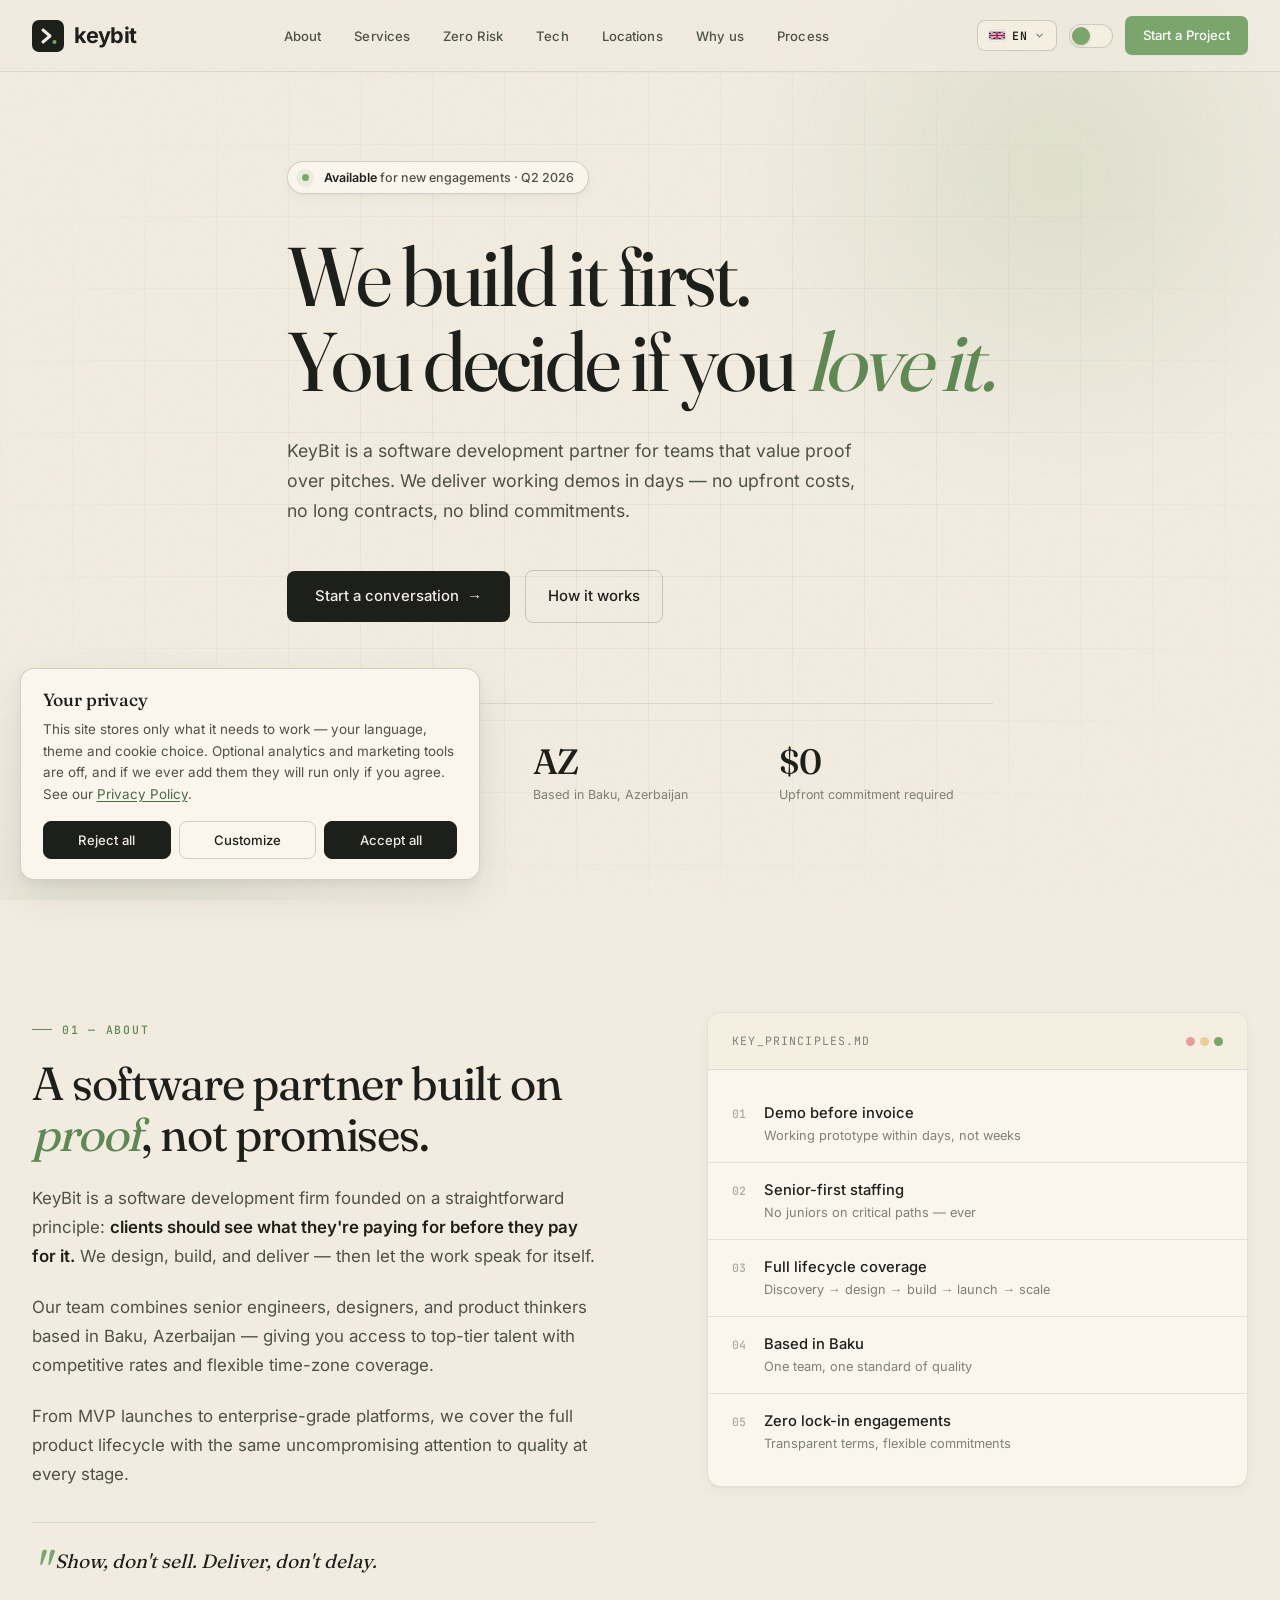
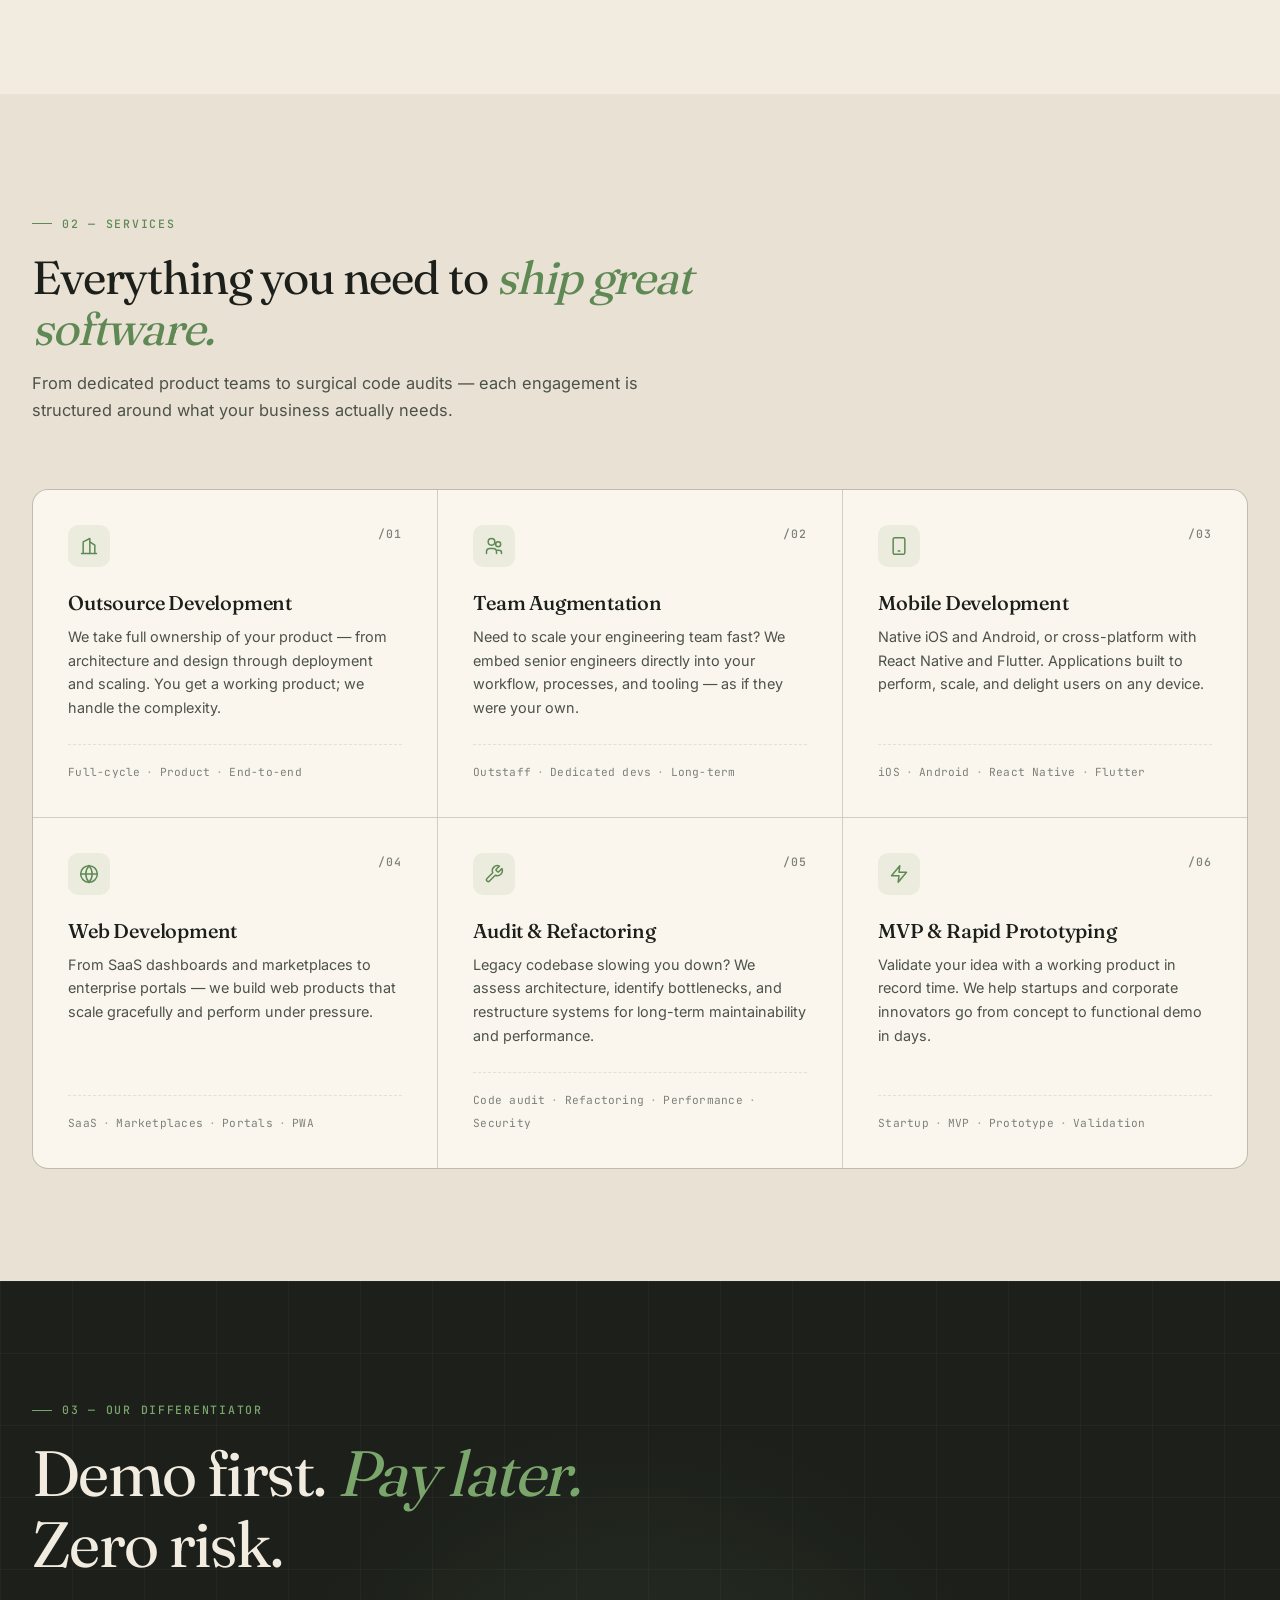
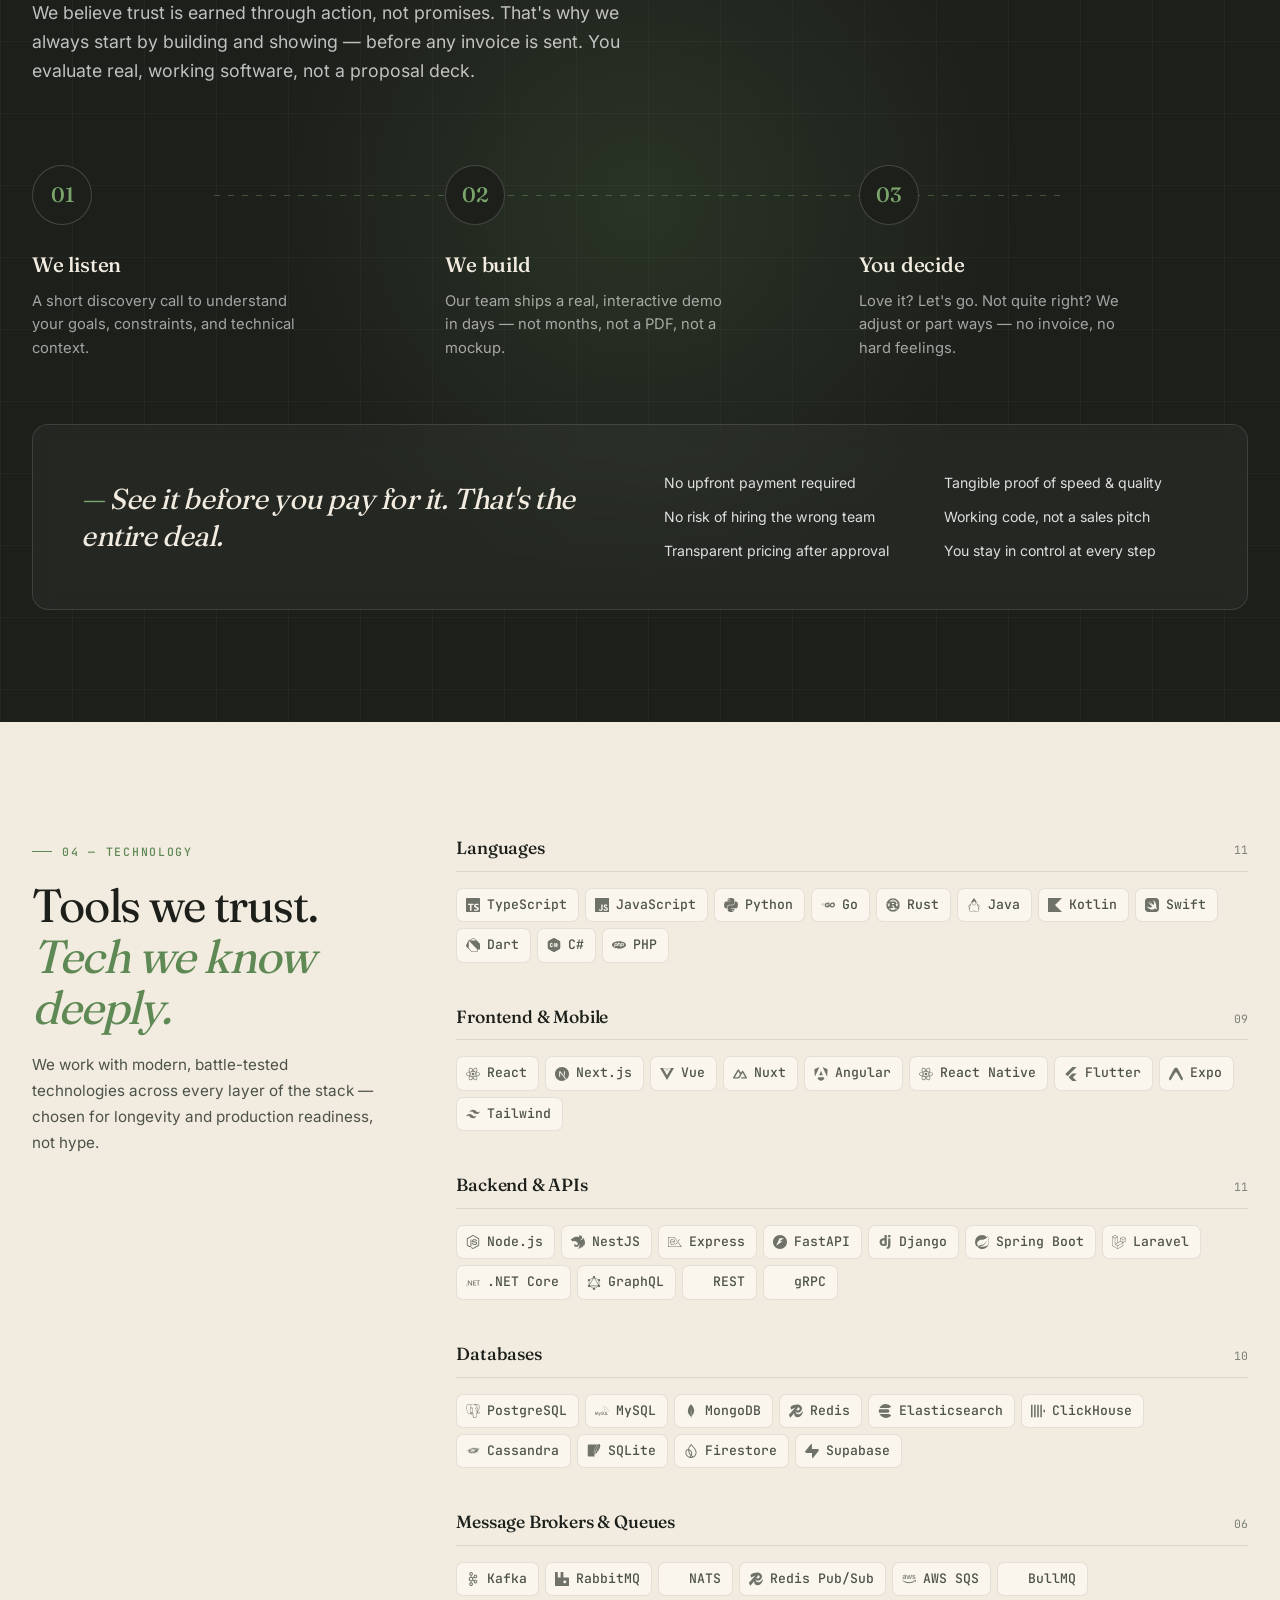
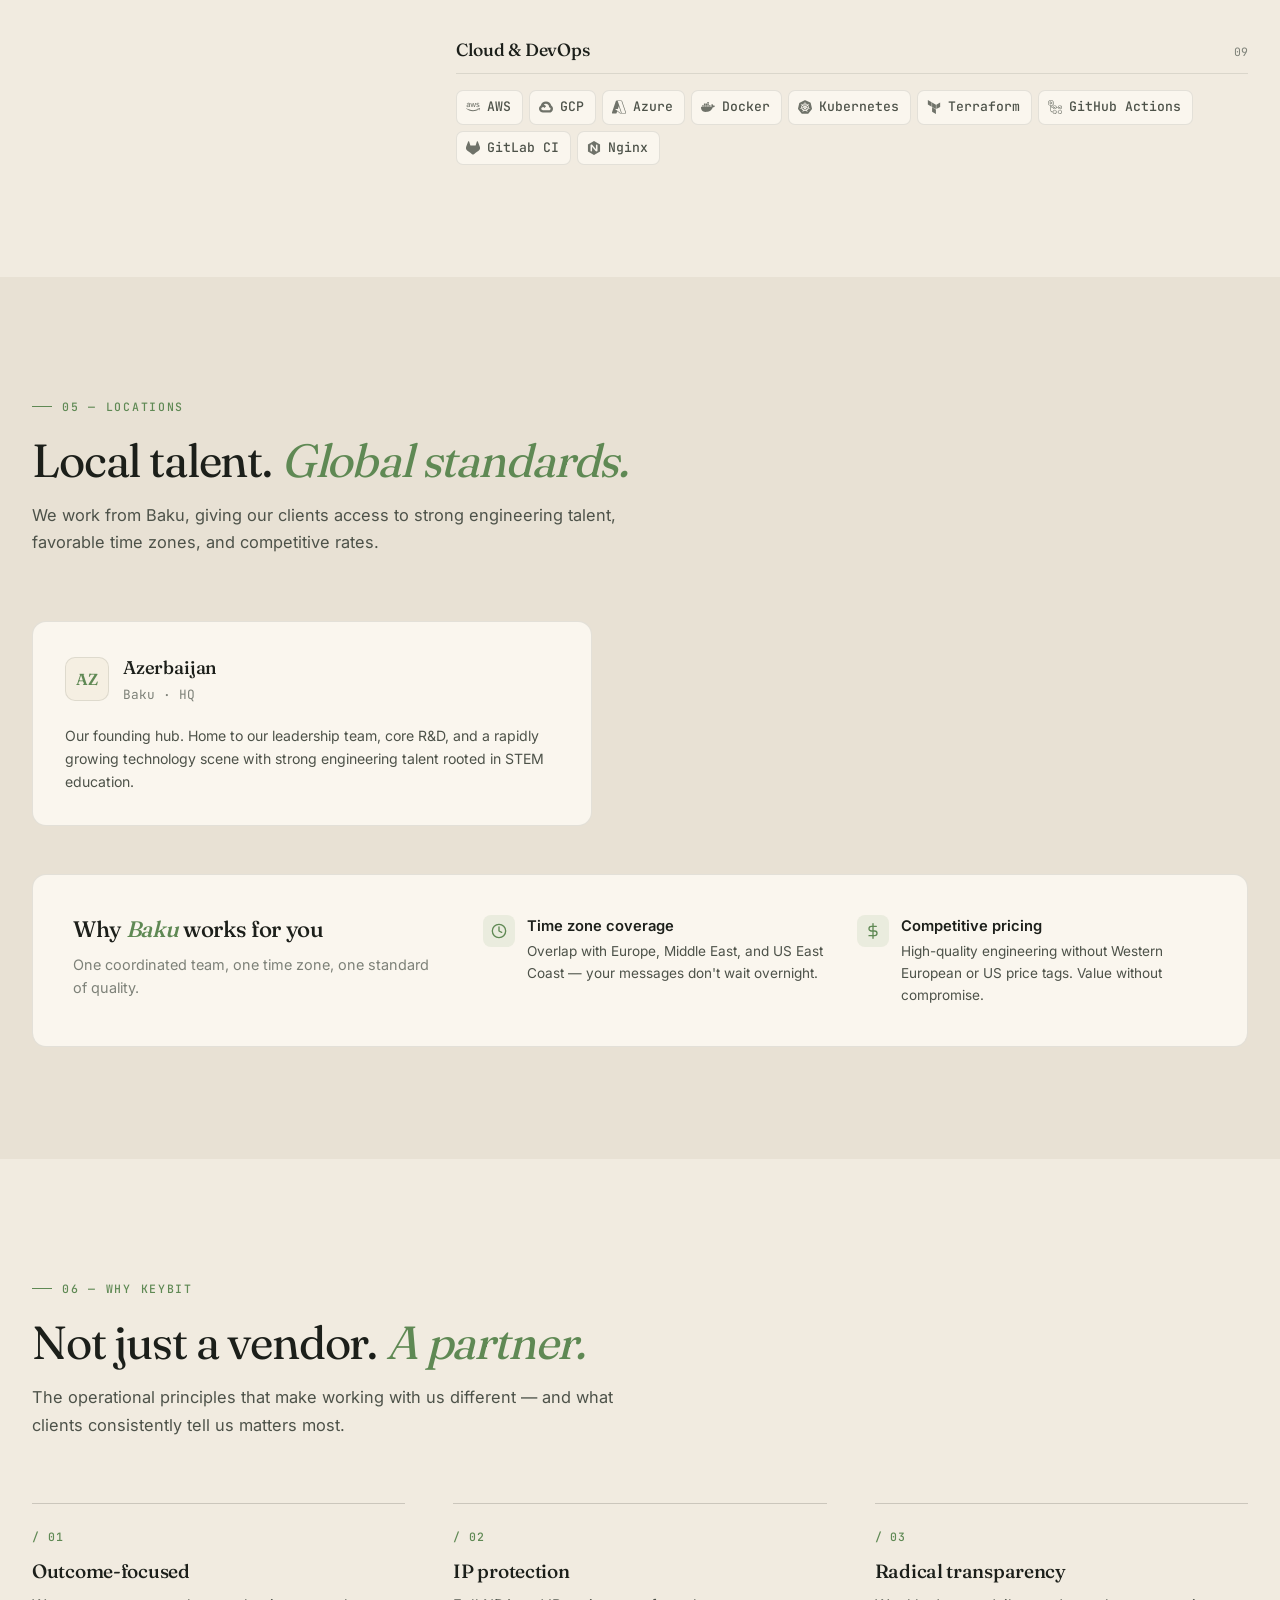
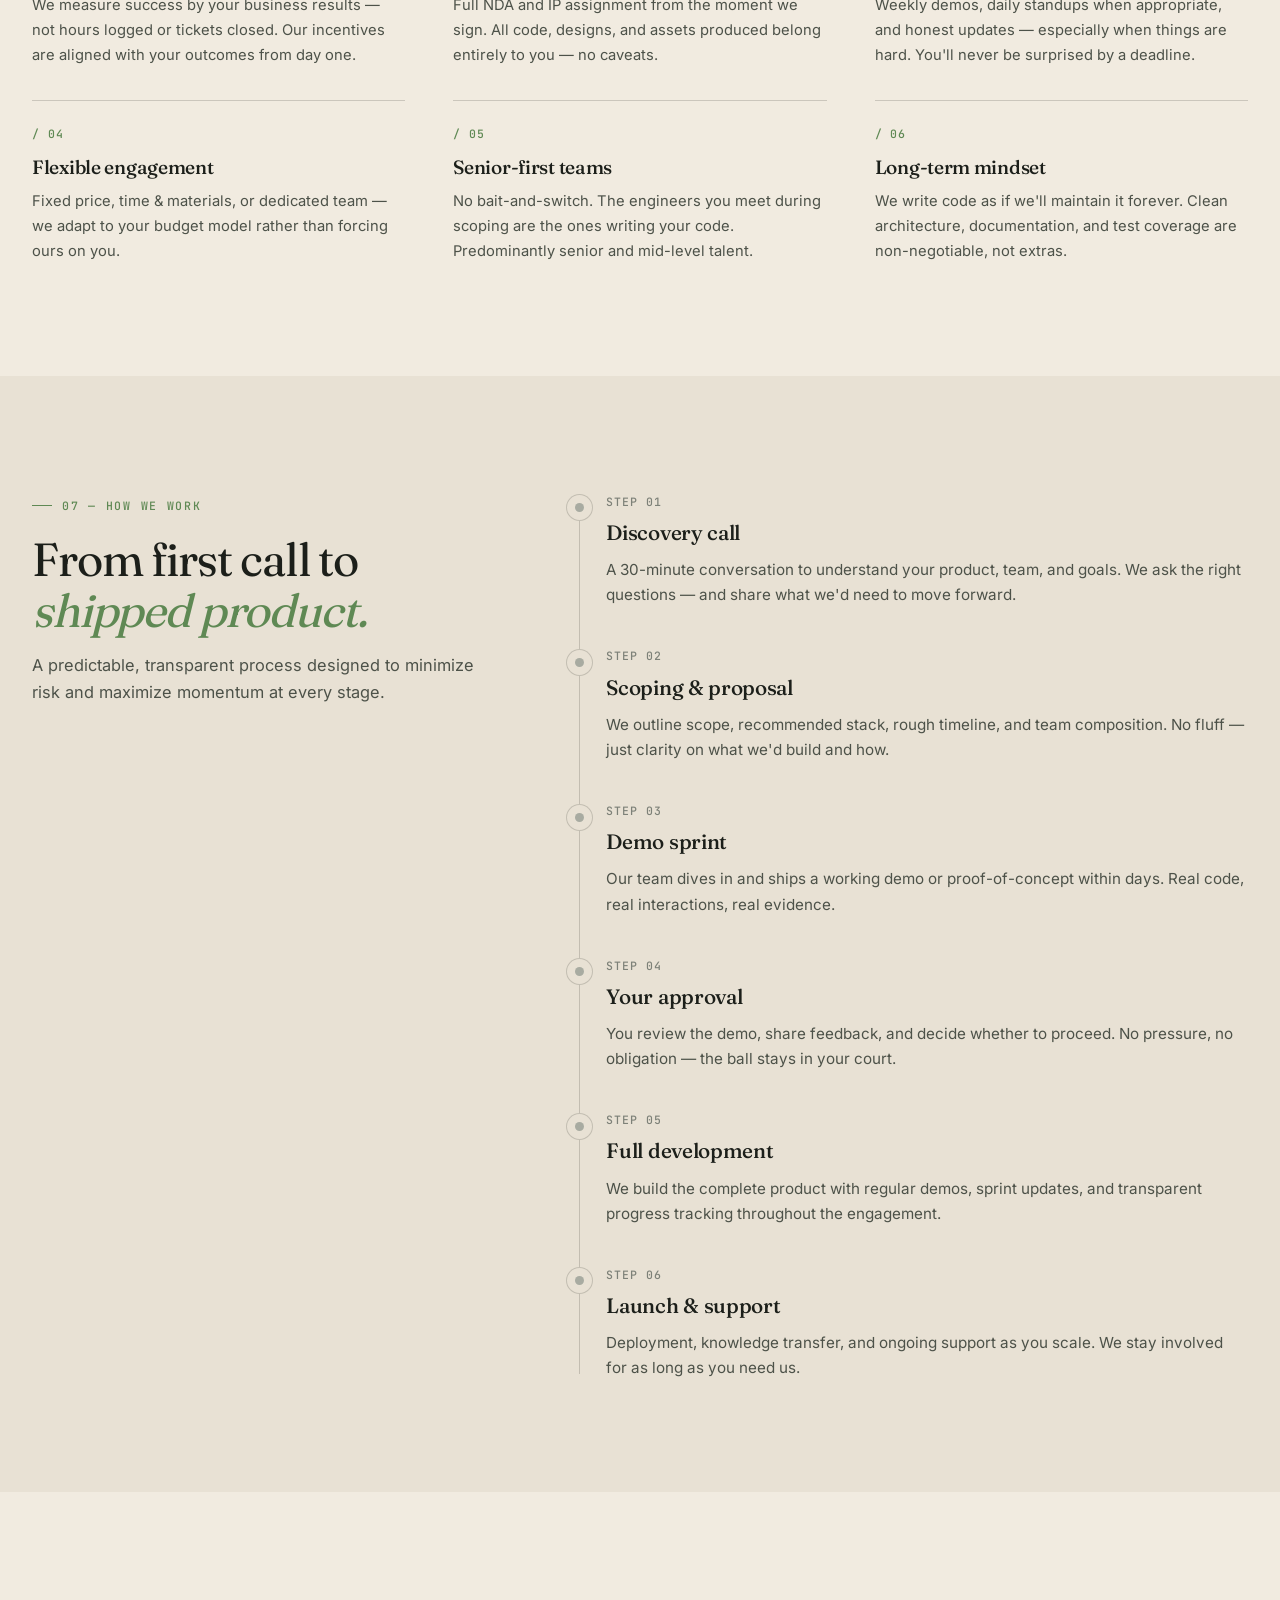
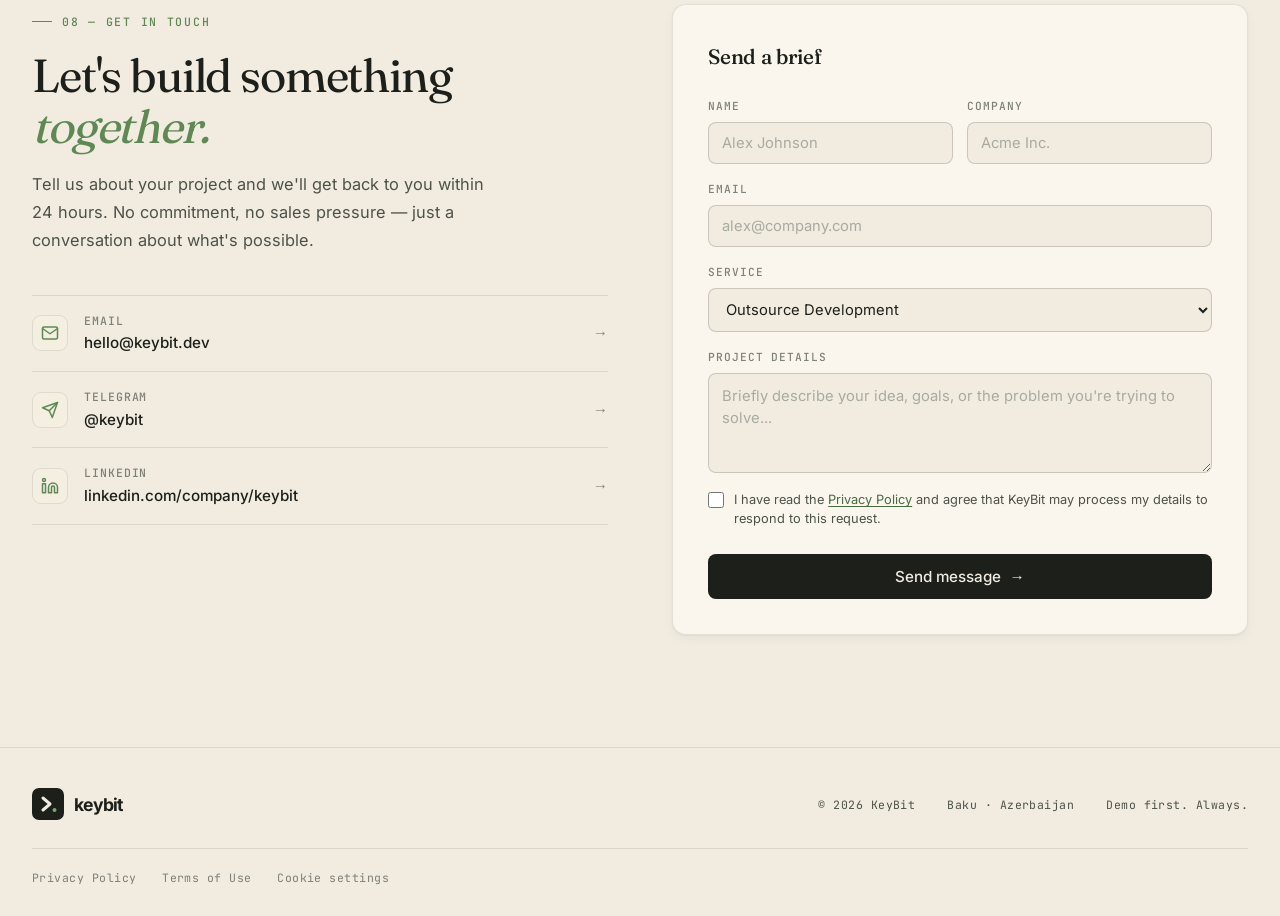
==== commit 2ae86efe: "Deploy via GitHub Actions with COMING_SOON_BANNER switch; Baku-only copy - scripts/build.js + .githu" ====
--- a/index.html
+++ b/index.html
@@ -165,7 +165,7 @@
 .tech-pill .tp-ico{width:14px;height:14px;background-color:currentColor;-webkit-mask-size:contain;mask-size:contain;-webkit-mask-repeat:no-repeat;mask-repeat:no-repeat;-webkit-mask-position:center;mask-position:center;flex-shrink:0;opacity:0.8;transition:opacity 0.2s}
 .tech-pill:hover .tp-ico{opacity:1}
 #locations{background:var(--bg2)}
-.loc-grid{display:grid;grid-template-columns:repeat(3,1fr);gap:1.5rem;margin-bottom:3rem}
+.loc-grid{display:grid;grid-template-columns:minmax(0,560px);gap:1.5rem;margin-bottom:3rem}
 .loc-card{background:var(--card);border:1px solid var(--border);border-radius:14px;padding:2rem;transition:all 0.3s;position:relative;overflow:hidden}
 .loc-card::before{content:'';position:absolute;top:0;left:0;right:0;height:3px;background:var(--accent);transform:scaleX(0);transform-origin:left;transition:transform 0.4s}
 .loc-card:hover{border-color:var(--border-accent);transform:translateY(-3px);box-shadow:var(--shadow-lg)}
@@ -238,24 +238,6 @@
 .fade-in.visible{opacity:1;transform:translateY(0)}
 @media (max-width:1024px){.services-grid{grid-template-columns:repeat(2,1fr)}.loc-grid{grid-template-columns:1fr}.why-grid{grid-template-columns:repeat(2,1fr)}.tech-wrapper,.proc-wrapper,.about-grid{grid-template-columns:1fr;gap:3rem}.about-right,.tech-sidebar,.proc-sidebar{position:static}.multi-geo{grid-template-columns:1fr;gap:2rem}.zr-highlight-box{grid-template-columns:1fr;gap:2rem}.zr-process{grid-template-columns:1fr}.zr-process::before{display:none}.hero-meta{grid-template-columns:repeat(2,1fr);gap:1.5rem 2rem}}
 @media (max-width:720px){.nav-links{display:none}.container,.nav-inner,.footer-inner,.zr-inner{padding:0 1.25rem}section{padding:5rem 0}#hero{padding:7.5rem 0 3.5rem}.services-grid{grid-template-columns:1fr}.why-grid{grid-template-columns:1fr}.zr-highlight-box{padding:2rem}.zr-checks{grid-template-columns:1fr}.contact-wrapper{grid-template-columns:1fr}.form-row{grid-template-columns:1fr}.about-left{padding-right:0}.multi-geo{padding:1.8rem}.geo-benefits{grid-template-columns:1fr}.contact-form{padding:1.5rem}.footer-inner{flex-direction:column;text-align:center}.footer-meta{flex-direction:column;gap:0.5rem}.hero-meta{margin-top:3.5rem;padding-top:2rem}}
-.coming-soon-overlay{position:fixed;inset:0;z-index:9999;display:flex;align-items:center;justify-content:center;background:rgba(241,235,224,0.55);backdrop-filter:blur(18px) saturate(1.1);-webkit-backdrop-filter:blur(18px) saturate(1.1);padding:1.5rem;animation:csFade 0.6s ease-out}
-[data-theme="dark"] .coming-soon-overlay{background:rgba(13,15,12,0.6)}
-@keyframes csFade{from{opacity:0}to{opacity:1}}
-@keyframes csUp{from{opacity:0;transform:translateY(20px)}to{opacity:1;transform:translateY(0)}}
-.cs-card{background:var(--card);border:1px solid var(--border-strong);border-radius:18px;padding:3.5rem 3rem;max-width:480px;width:100%;text-align:center;box-shadow:var(--shadow-lg);position:relative;animation:csUp 0.7s cubic-bezier(.3,.7,.4,1) 0.1s both}
-.cs-logo{display:inline-flex;align-items:center;gap:11px;margin-bottom:2.2rem;font-family:'Inter',sans-serif;font-weight:700;font-size:1.5rem;color:var(--text);letter-spacing:-0.04em}
-.cs-logo .logo-mark{width:36px;height:36px}
-.cs-eyebrow{font-family:'JetBrains Mono',monospace;font-size:0.72rem;text-transform:uppercase;letter-spacing:0.18em;color:var(--accent2);font-weight:500;margin-bottom:1.4rem;display:inline-flex;align-items:center;gap:10px;justify-content:center}
-.cs-eyebrow .cs-pulse{width:8px;height:8px;border-radius:50%;background:var(--accent);position:relative;display:inline-block}
-.cs-eyebrow .cs-pulse::after{content:'';position:absolute;inset:-4px;border-radius:50%;border:1px solid var(--accent);animation:csPulse 2s ease-out infinite}
-@keyframes csPulse{0%{opacity:1;transform:scale(0.8)}100%{opacity:0;transform:scale(1.8)}}
-.cs-title{font-family:'Fraunces',serif;font-size:clamp(2.4rem,5vw,3.4rem);font-weight:400;letter-spacing:-0.03em;line-height:1.05;color:var(--text);margin-bottom:1.2rem}
-.cs-title em{font-style:italic;color:var(--accent2);font-weight:400}
-.cs-desc{font-size:0.98rem;color:var(--text2);line-height:1.7;font-weight:400;max-width:380px;margin:0 auto 2rem}
-.cs-divider{width:32px;height:1px;background:var(--border-strong);margin:0 auto 1.5rem}
-.cs-meta{font-family:'JetBrains Mono',monospace;font-size:0.7rem;color:var(--text3);letter-spacing:0.1em;text-transform:uppercase}
-.cs-meta span{color:var(--text2)}
-body.cs-locked{overflow:hidden}
 .lang-dropdown{position:relative;display:inline-block}
 .lang-trigger{display:inline-flex;align-items:center;gap:7px;background:var(--surface2);border:1px solid var(--border-strong);border-radius:8px;padding:7px 11px;cursor:pointer;font-family:'Inter',sans-serif;color:var(--text);transition:all 0.2s;font-size:0.78rem;font-weight:500}
 .lang-trigger:hover{border-color:var(--text);background:var(--surface)}
@@ -277,8 +259,6 @@
 </head>
 <body>
 
-<!-- Coming Soon overlay loads here from coming-soon.html when KEYBIT_FLAGS.comingSoonEnabled is true. -->
-<div id="coming-soon-mount" data-src="coming-soon.html"></div>
 
 
 <nav>
@@ -358,8 +338,8 @@
           <div class="meta-label" data-i18n="hero.meta.demo">Average demo turnaround</div>
         </div>
         <div class="meta-item">
-          <div class="meta-num">3</div>
-          <div class="meta-label" data-i18n="hero.meta.countries">Countries across Europe &amp; Caucasus</div>
+          <div class="meta-num">AZ</div>
+          <div class="meta-label" data-i18n="hero.meta.countries">Based in Baku, Azerbaijan</div>
         </div>
         <div class="meta-item">
           <div class="meta-num">$0</div>
@@ -378,7 +358,7 @@
         <h2 data-i18n-html="about.title.html">A software partner built on <em>proof</em>, not promises.</h2>
         <div class="about-text" style="margin-top:1.5rem;">
           <p data-i18n-html="about.p1.html">KeyBit is a software development firm founded on a straightforward principle: <strong>clients should see what they're paying for before they pay for it.</strong> We design, build, and deliver &mdash; then let the work speak for itself.</p>
-          <p data-i18n="about.p2">Our teams combine senior engineers, designers, and product thinkers distributed across Azerbaijan, Georgia, and Poland &mdash; giving you access to top-tier talent with competitive rates and flexible time-zone coverage.</p>
+          <p data-i18n="about.p2">Our team combines senior engineers, designers, and product thinkers based in Baku, Azerbaijan &mdash; giving you access to top-tier talent with competitive rates and flexible time-zone coverage.</p>
           <p data-i18n="about.p3">From MVP launches to enterprise-grade platforms, we cover the full product lifecycle with the same uncompromising attention to quality at every stage.</p>
         </div>
         <div class="about-quote" data-i18n="about.quote">Show, don't sell. Deliver, don't delay.</div>
@@ -393,7 +373,7 @@
             <div class="about-item"><span class="about-item-num">01</span><div><div class="about-item-text" data-i18n="about.item1.title">Demo before invoice</div><span class="about-item-sub" data-i18n="about.item1.sub">Working prototype within days, not weeks</span></div></div>
             <div class="about-item"><span class="about-item-num">02</span><div><div class="about-item-text" data-i18n="about.item2.title">Senior-first staffing</div><span class="about-item-sub" data-i18n="about.item2.sub">No juniors on critical paths &mdash; ever</span></div></div>
             <div class="about-item"><span class="about-item-num">03</span><div><div class="about-item-text" data-i18n="about.item3.title">Full lifecycle coverage</div><span class="about-item-sub" data-i18n-html="about.item3.sub.html">Discovery &rarr; design &rarr; build &rarr; launch &rarr; scale</span></div></div>
-            <div class="about-item"><span class="about-item-num">04</span><div><div class="about-item-text" data-i18n="about.item4.title">Distributed team model</div><span class="about-item-sub" data-i18n="about.item4.sub">Three countries, one standard of quality</span></div></div>
+            <div class="about-item"><span class="about-item-num">04</span><div><div class="about-item-text" data-i18n="about.item4.title">Based in Baku</div><span class="about-item-sub" data-i18n="about.item4.sub">One team, one standard of quality</span></div></div>
             <div class="about-item"><span class="about-item-num">05</span><div><div class="about-item-text" data-i18n="about.item5.title">Zero lock-in engagements</div><span class="about-item-sub" data-i18n="about.item5.sub">Transparent terms, flexible commitments</span></div></div>
           </div>
         </div>
@@ -561,7 +541,7 @@
     <div class="section-header fade-in">
       <div class="eyebrow" data-i18n="loc.eyebrow">05 &mdash; Locations</div>
       <h2 data-i18n-html="loc.title.html">Local talent. <em>Global standards.</em></h2>
-      <p class="section-desc" style="margin-top:1rem;" data-i18n="loc.desc">We operate from three countries, giving our clients access to diverse talent pools, favorable time zones, and strong engineering cultures.</p>
+      <p class="section-desc" style="margin-top:1rem;" data-i18n="loc.desc">We work from Baku, giving our clients access to strong engineering talent, favorable time zones, and competitive rates.</p>
     </div>
     <div class="loc-grid">
       <div class="loc-card fade-in">
@@ -571,38 +551,16 @@
         </div>
         <div class="loc-desc" data-i18n="loc.az.desc">Our founding hub. Home to our leadership team, core R&amp;D, and a rapidly growing technology scene with strong engineering talent rooted in STEM education.</div>
       </div>
-      <div class="loc-card fade-in">
-        <div class="loc-head">
-          <div class="loc-code">GE</div>
-          <div><div class="loc-country" data-i18n="loc.ge.country">Georgia</div><div class="loc-city" data-i18n="loc.ge.city">Tbilisi</div></div>
-        </div>
-        <div class="loc-desc" data-i18n="loc.ge.desc">A thriving startup ecosystem with highly skilled engineers and a business-friendly environment that has attracted global companies and remote-first teams.</div>
-      </div>
-      <div class="loc-card fade-in">
-        <div class="loc-head">
-          <div class="loc-code">PL</div>
-          <div><div class="loc-country" data-i18n="loc.pl.country">Poland</div><div class="loc-city" data-i18n="loc.pl.city">Warsaw &middot; Krak&oacute;w</div></div>
-        </div>
-        <div class="loc-desc" data-i18n="loc.pl.desc">Our European gateway. EU-based operations with world-class engineers and convenient time zones for Western clients &mdash; plus full GDPR compliance.</div>
-      </div>
     </div>
     <div class="multi-geo fade-in">
       <div>
-        <div class="multi-geo-title" data-i18n-html="geo.title.html">Why <em>multi-geography</em> is your advantage</div>
-        <div class="multi-geo-sub" data-i18n="geo.sub">Three offices, three time zones, one coordinated team.</div>
+        <div class="multi-geo-title" data-i18n-html="geo.title.html">Why <em>Baku</em> works for you</div>
+        <div class="multi-geo-sub" data-i18n="geo.sub">One coordinated team, one time zone, one standard of quality.</div>
       </div>
       <div class="geo-benefits">
         <div class="geo-benefit">
           <div class="geo-ico"><svg width="16" height="16" viewBox="0 0 24 24" fill="none" stroke="currentColor" stroke-width="2" stroke-linecap="round" stroke-linejoin="round"><circle cx="12" cy="12" r="10"/><polyline points="12 6 12 12 16 14"/></svg></div>
           <div><strong data-i18n="geo.b1.title">Time zone coverage</strong><div class="geo-benefit-text" data-i18n="geo.b1.desc">Overlap with Europe, Middle East, and US East Coast &mdash; your messages don't wait overnight.</div></div>
-        </div>
-        <div class="geo-benefit">
-          <div class="geo-ico"><svg width="16" height="16" viewBox="0 0 24 24" fill="none" stroke="currentColor" stroke-width="2" stroke-linecap="round" stroke-linejoin="round"><path d="M12 22s8-4 8-10V5l-8-3-8 3v7c0 6 8 10 8 10z"/></svg></div>
-          <div><strong data-i18n="geo.b2.title">Risk distribution</strong><div class="geo-benefit-text" data-i18n="geo.b2.desc">Teams across regions ensure business continuity regardless of local disruptions.</div></div>
-        </div>
-        <div class="geo-benefit">
-          <div class="geo-ico"><svg width="16" height="16" viewBox="0 0 24 24" fill="none" stroke="currentColor" stroke-width="2" stroke-linecap="round" stroke-linejoin="round"><path d="M17 21v-2a4 4 0 0 0-4-4H5a4 4 0 0 0-4 4v2"/><circle cx="9" cy="7" r="4"/></svg></div>
-          <div><strong data-i18n="geo.b3.title">Talent diversity</strong><div class="geo-benefit-text" data-i18n="geo.b3.desc">Broader, complementary skill pools &mdash; different education systems and problem-solving approaches.</div></div>
         </div>
         <div class="geo-benefit">
           <div class="geo-ico"><svg width="16" height="16" viewBox="0 0 24 24" fill="none" stroke="currentColor" stroke-width="2" stroke-linecap="round" stroke-linejoin="round"><line x1="12" y1="1" x2="12" y2="23"/><path d="M17 5H9.5a3.5 3.5 0 0 0 0 7h5a3.5 3.5 0 0 1 0 7H6"/></svg></div>
@@ -759,7 +717,7 @@
     <a href="#hero" class="logo"><span class="logo-mark"><svg viewBox="0 0 32 32" xmlns="http://www.w3.org/2000/svg" aria-hidden="true"><rect class="lm-badge" width="32" height="32" rx="7"/><polyline class="lm-chevron" points="11,10 18,16 11,22"/><circle class="lm-dot" cx="22.5" cy="22" r="2"/></svg></span><span class="logo-text">keybit</span></a>
     <div class="footer-meta">
       <span data-i18n="footer.copy">&copy; 2026 KeyBit</span>
-      <span data-i18n="footer.cities">Baku &middot; Tbilisi &middot; Warsaw</span>
+      <span data-i18n="footer.cities">Baku &middot; Azerbaijan</span>
       <span data-i18n="footer.tagline">Demo first. Always.</span>
     </div>
     <div class="footer-legal">
@@ -773,22 +731,6 @@
 <script src="config.js"></script>
 <script src="translations.js"></script>
 <script>
-(function loadComingSoon(){
-  const mount=document.getElementById('coming-soon-mount');
-  if(!mount)return;
-  const enabled=window.KEYBIT_FLAGS&&window.KEYBIT_FLAGS.comingSoonEnabled;
-  if(!enabled){mount.remove();return;}
-  const src=mount.getAttribute('data-src');
-  if(!src){mount.remove();return;}
-  document.body.classList.add('cs-locked');
-  fetch(src).then(r=>r.ok?r.text():Promise.reject()).then(html=>{
-    mount.outerHTML=html;
-    applyLang(currentLang);
-  }).catch(()=>{
-    document.body.classList.remove('cs-locked');
-    mount.remove();
-  });
-})();
 
 let currentLang='en';
 const STEP_LABELS={en:'STEP',ru:'ШАГ',az:'ADDIM'};
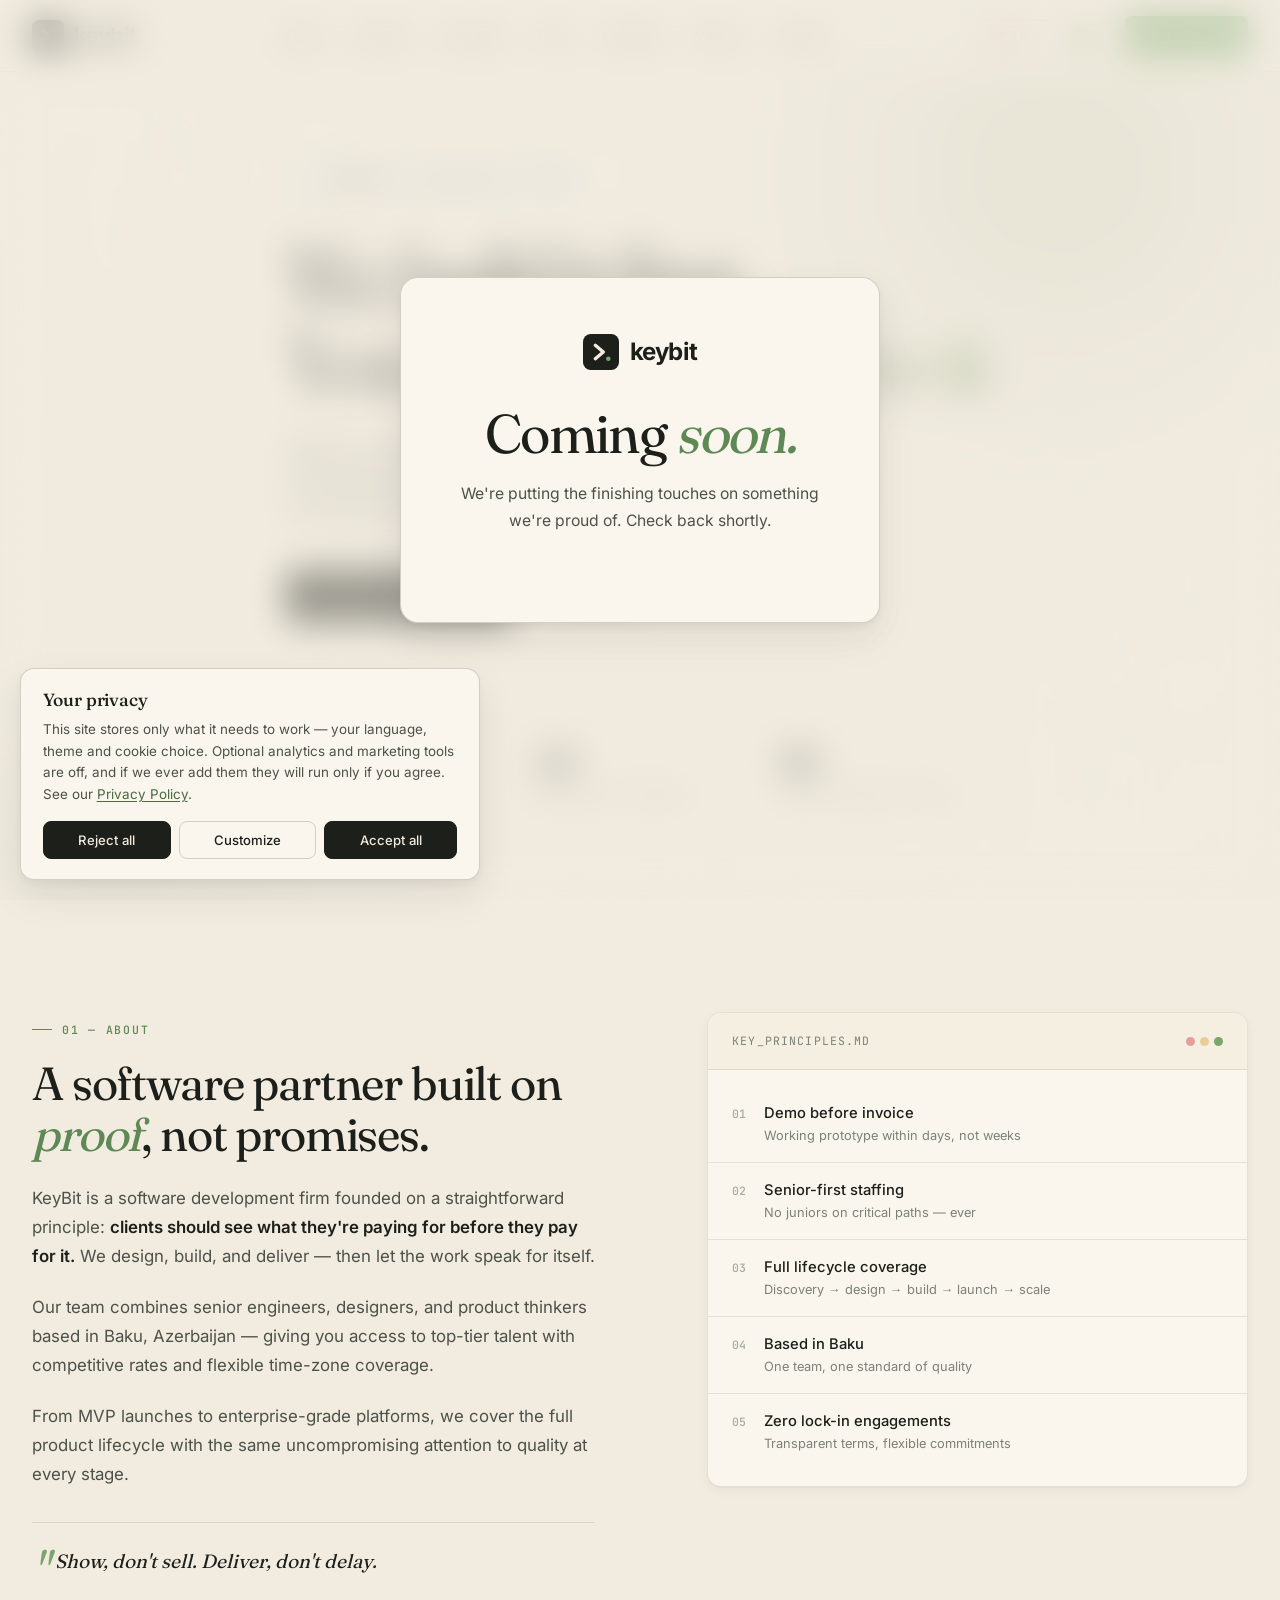
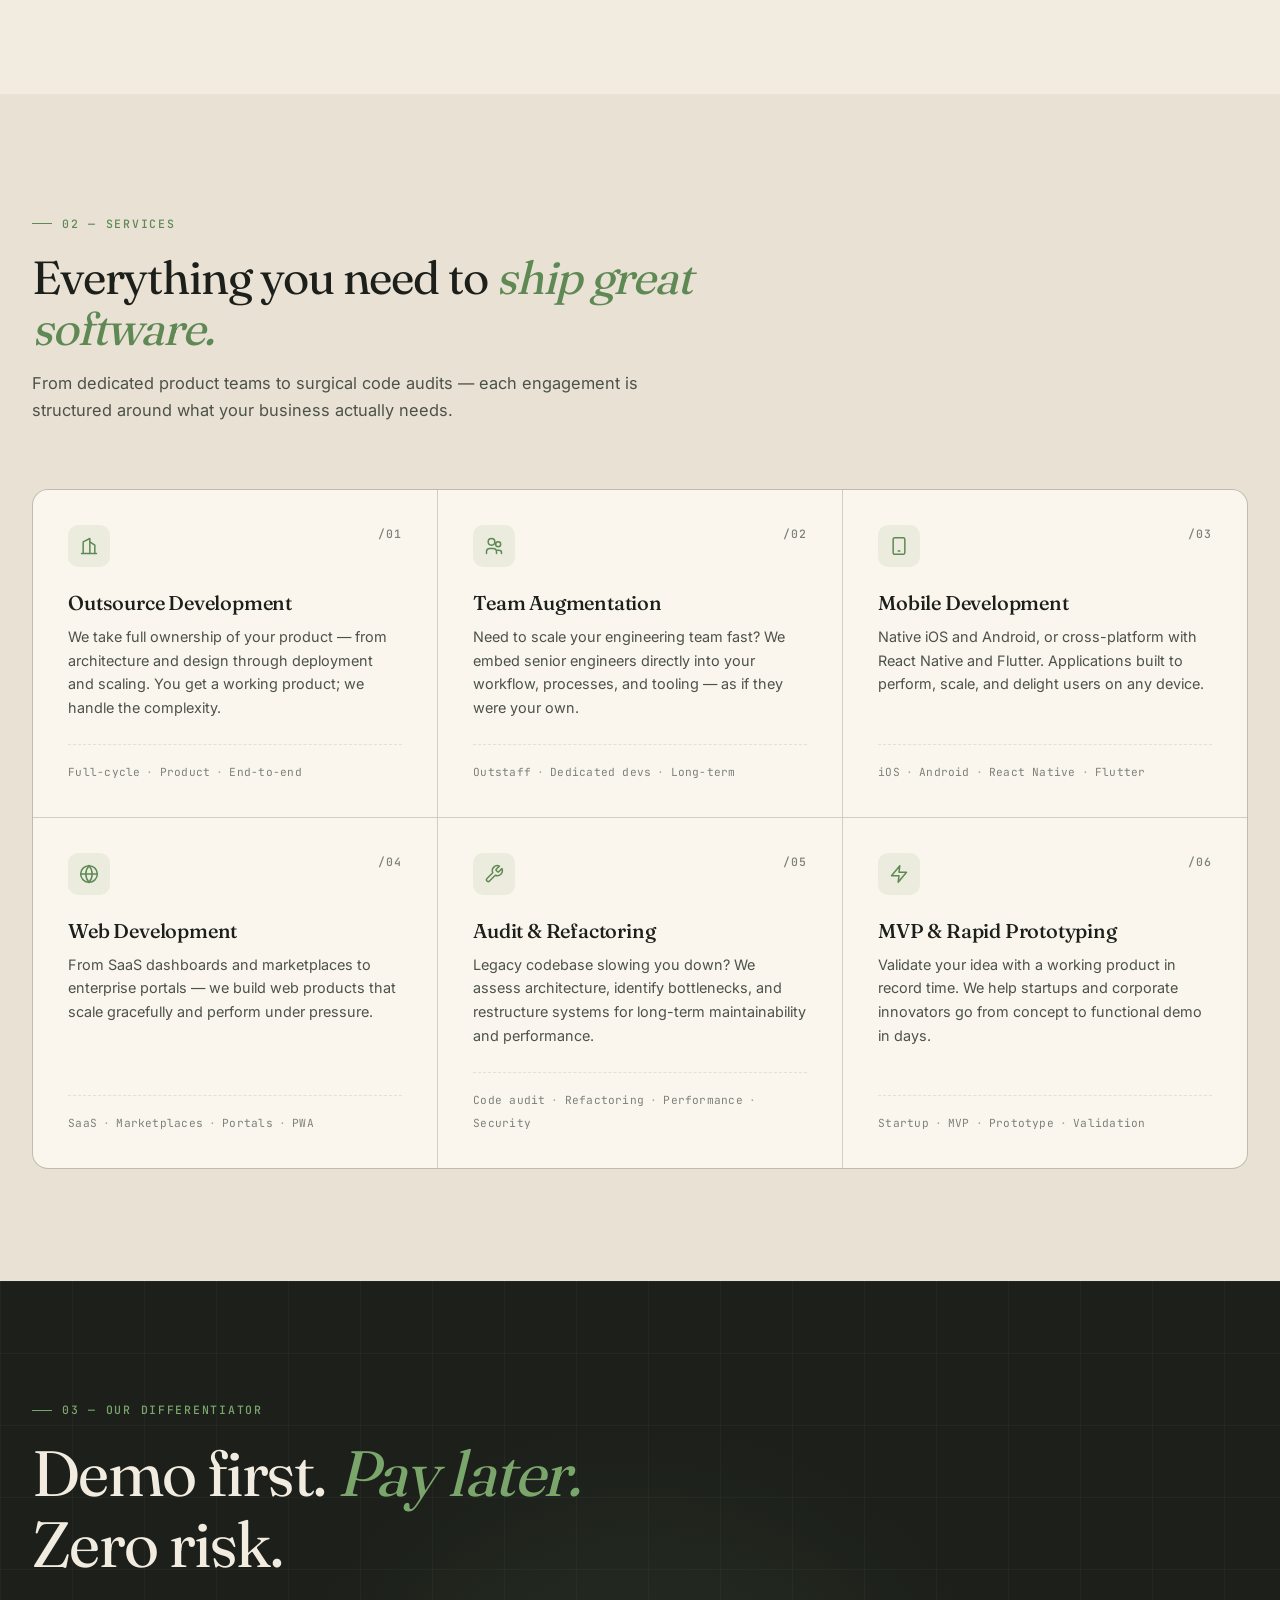
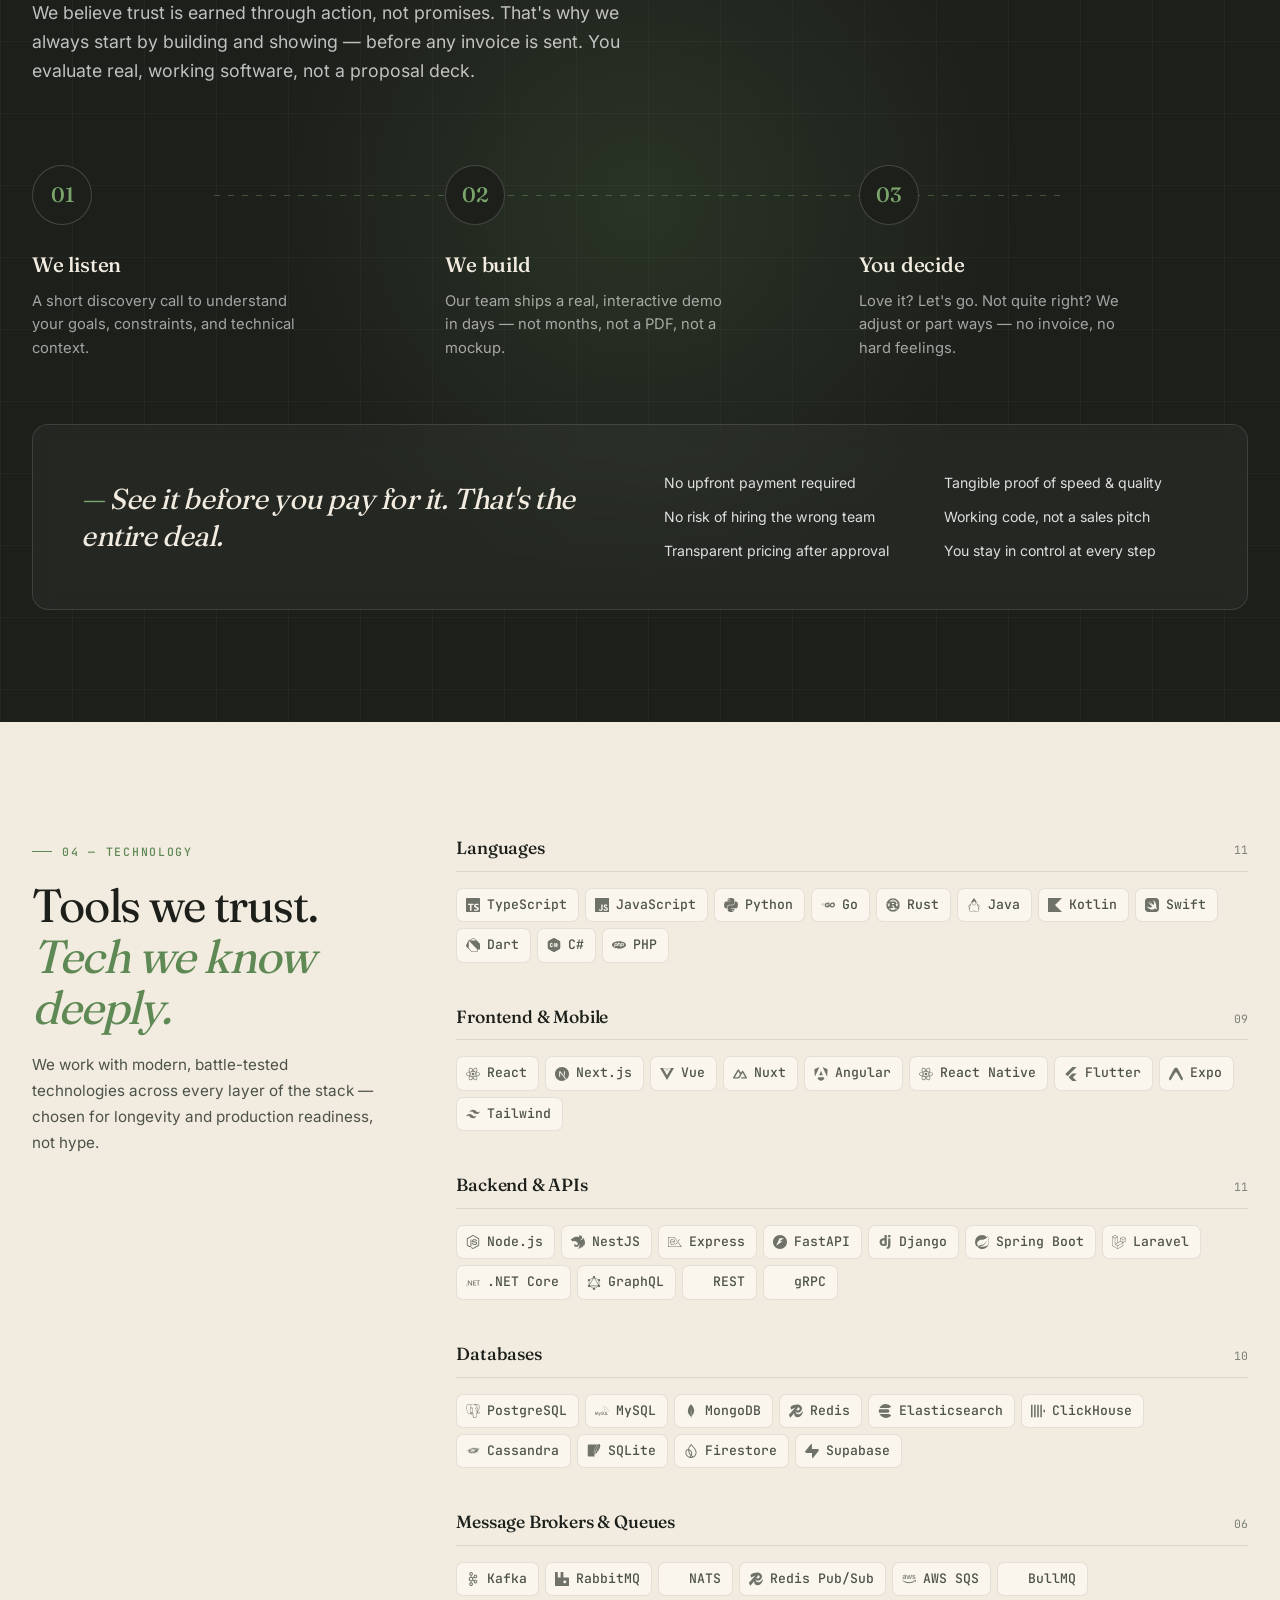
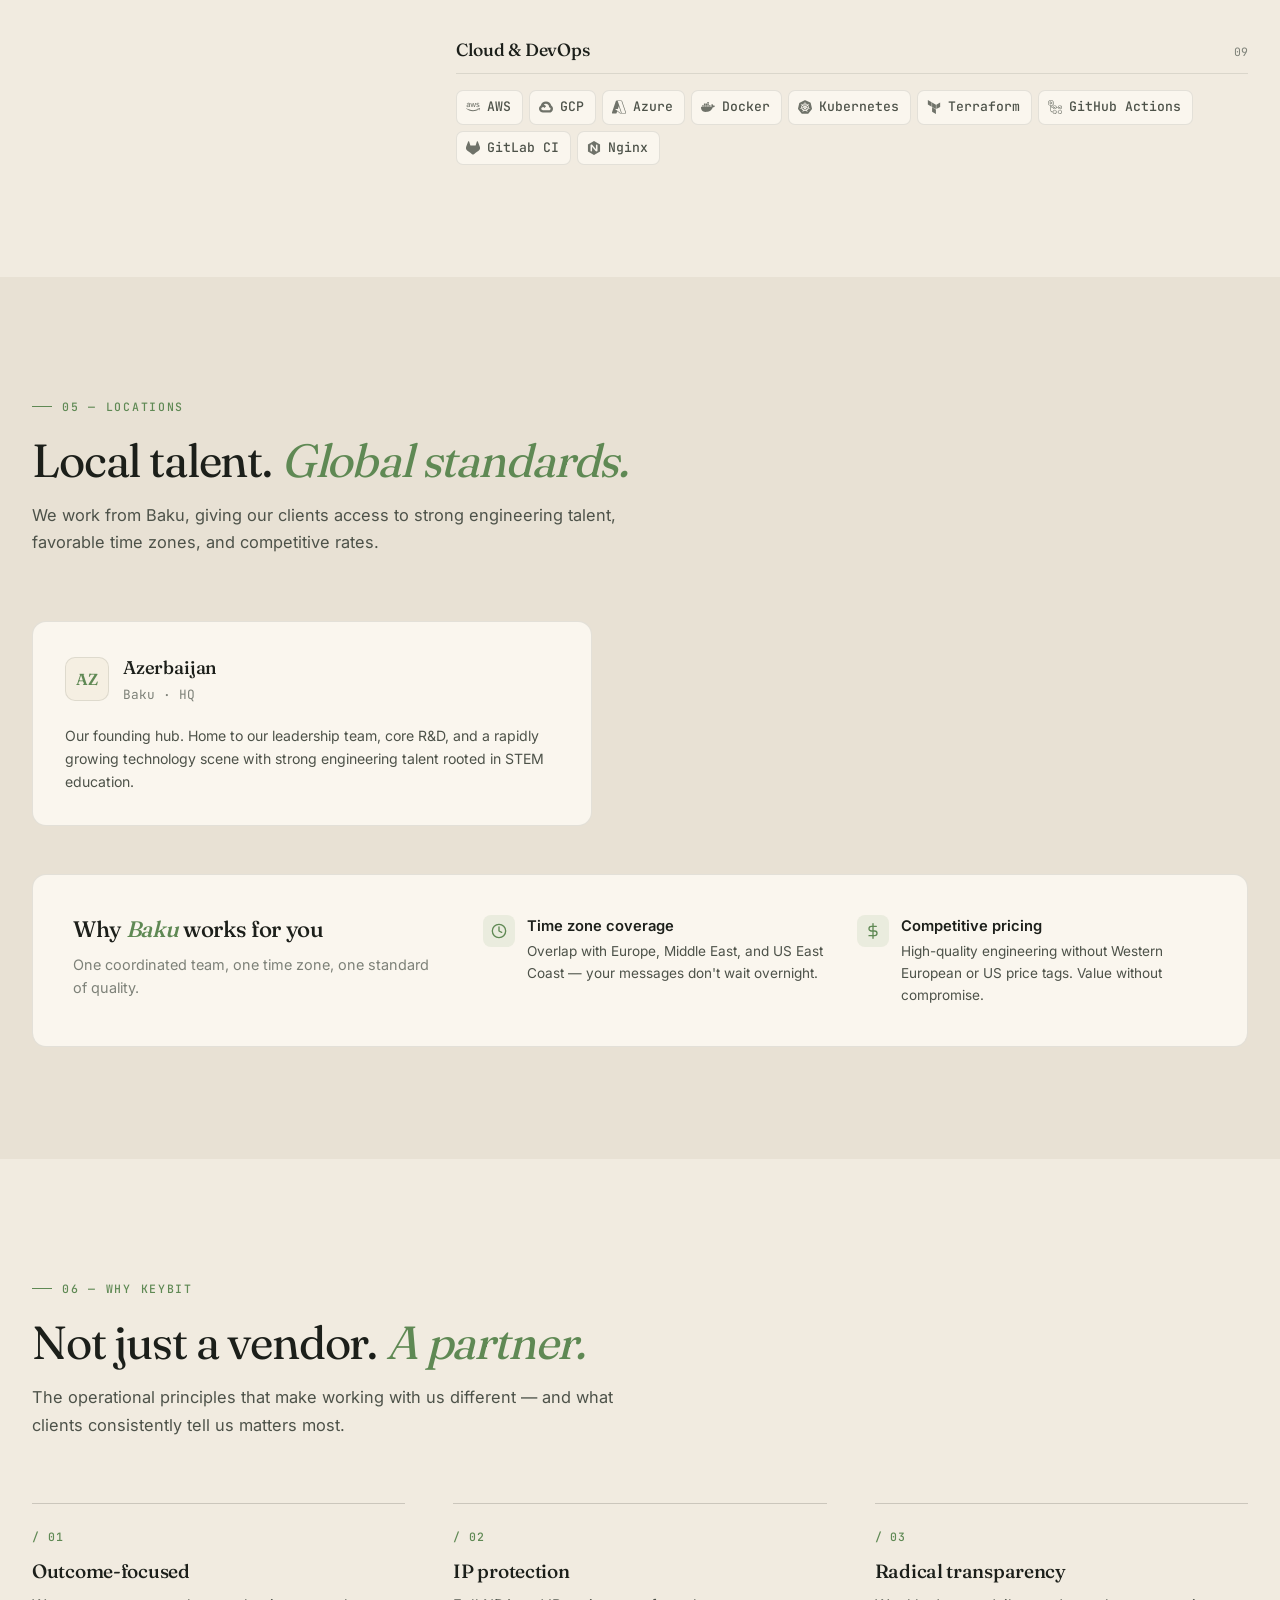
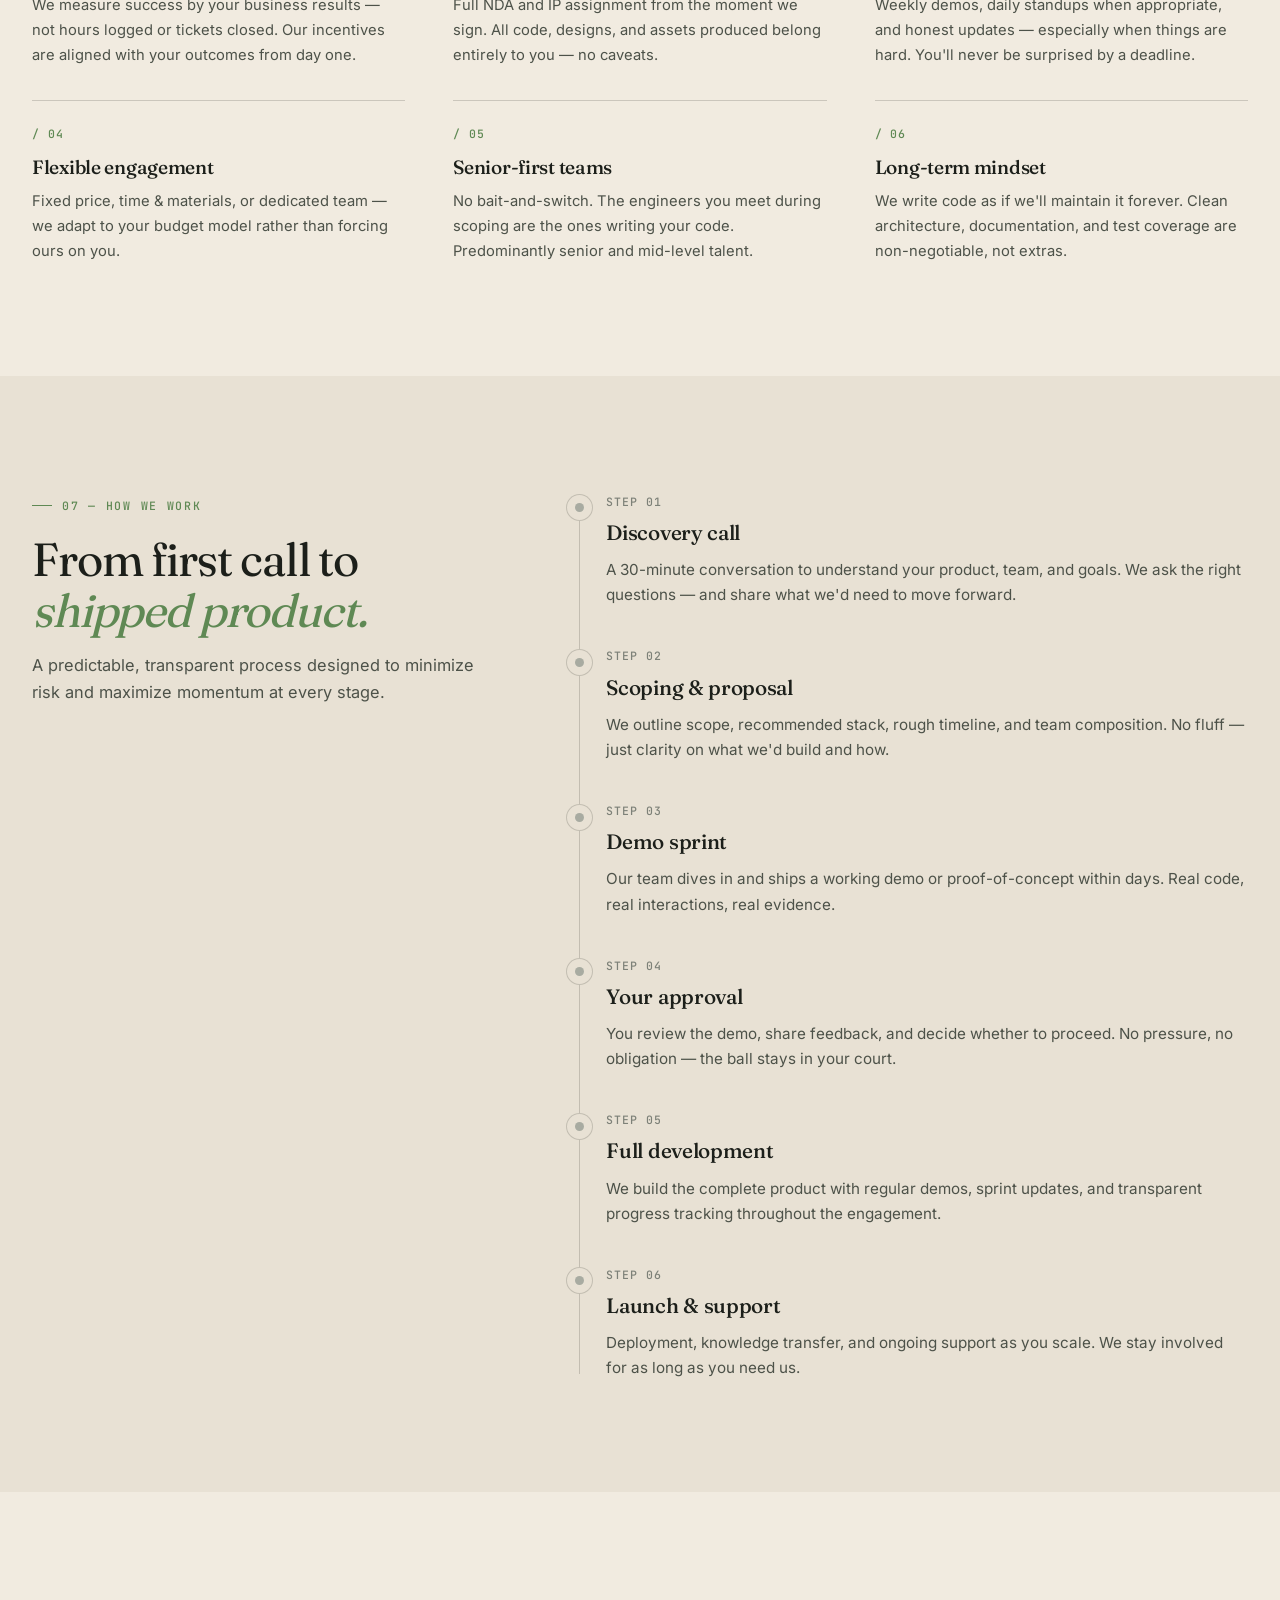
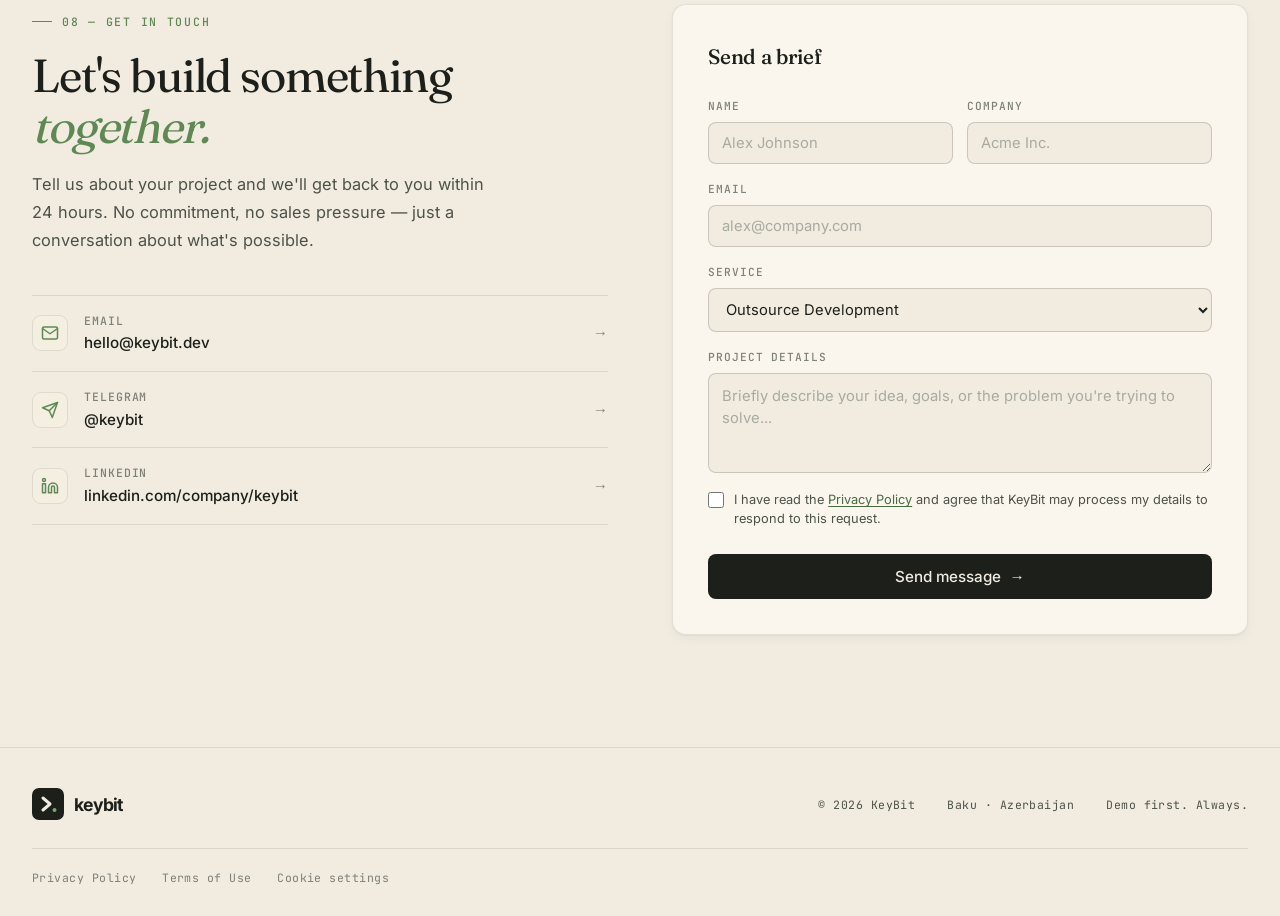
==== commit 6d458e02: "Revert hosting changes; keep legal notices and add COMING_SOON_BANNER toggle Back to serving the sta" ====
--- a/index.html
+++ b/index.html
@@ -238,6 +238,24 @@
 .fade-in.visible{opacity:1;transform:translateY(0)}
 @media (max-width:1024px){.services-grid{grid-template-columns:repeat(2,1fr)}.loc-grid{grid-template-columns:1fr}.why-grid{grid-template-columns:repeat(2,1fr)}.tech-wrapper,.proc-wrapper,.about-grid{grid-template-columns:1fr;gap:3rem}.about-right,.tech-sidebar,.proc-sidebar{position:static}.multi-geo{grid-template-columns:1fr;gap:2rem}.zr-highlight-box{grid-template-columns:1fr;gap:2rem}.zr-process{grid-template-columns:1fr}.zr-process::before{display:none}.hero-meta{grid-template-columns:repeat(2,1fr);gap:1.5rem 2rem}}
 @media (max-width:720px){.nav-links{display:none}.container,.nav-inner,.footer-inner,.zr-inner{padding:0 1.25rem}section{padding:5rem 0}#hero{padding:7.5rem 0 3.5rem}.services-grid{grid-template-columns:1fr}.why-grid{grid-template-columns:1fr}.zr-highlight-box{padding:2rem}.zr-checks{grid-template-columns:1fr}.contact-wrapper{grid-template-columns:1fr}.form-row{grid-template-columns:1fr}.about-left{padding-right:0}.multi-geo{padding:1.8rem}.geo-benefits{grid-template-columns:1fr}.contact-form{padding:1.5rem}.footer-inner{flex-direction:column;text-align:center}.footer-meta{flex-direction:column;gap:0.5rem}.hero-meta{margin-top:3.5rem;padding-top:2rem}}
+.coming-soon-overlay{position:fixed;inset:0;z-index:9999;display:flex;align-items:center;justify-content:center;background:rgba(241,235,224,0.55);backdrop-filter:blur(18px) saturate(1.1);-webkit-backdrop-filter:blur(18px) saturate(1.1);padding:1.5rem;animation:csFade 0.6s ease-out}
+[data-theme="dark"] .coming-soon-overlay{background:rgba(13,15,12,0.6)}
+@keyframes csFade{from{opacity:0}to{opacity:1}}
+@keyframes csUp{from{opacity:0;transform:translateY(20px)}to{opacity:1;transform:translateY(0)}}
+.cs-card{background:var(--card);border:1px solid var(--border-strong);border-radius:18px;padding:3.5rem 3rem;max-width:480px;width:100%;text-align:center;box-shadow:var(--shadow-lg);position:relative;animation:csUp 0.7s cubic-bezier(.3,.7,.4,1) 0.1s both}
+.cs-logo{display:inline-flex;align-items:center;gap:11px;margin-bottom:2.2rem;font-family:'Inter',sans-serif;font-weight:700;font-size:1.5rem;color:var(--text);letter-spacing:-0.04em}
+.cs-logo .logo-mark{width:36px;height:36px}
+.cs-eyebrow{font-family:'JetBrains Mono',monospace;font-size:0.72rem;text-transform:uppercase;letter-spacing:0.18em;color:var(--accent2);font-weight:500;margin-bottom:1.4rem;display:inline-flex;align-items:center;gap:10px;justify-content:center}
+.cs-eyebrow .cs-pulse{width:8px;height:8px;border-radius:50%;background:var(--accent);position:relative;display:inline-block}
+.cs-eyebrow .cs-pulse::after{content:'';position:absolute;inset:-4px;border-radius:50%;border:1px solid var(--accent);animation:csPulse 2s ease-out infinite}
+@keyframes csPulse{0%{opacity:1;transform:scale(0.8)}100%{opacity:0;transform:scale(1.8)}}
+.cs-title{font-family:'Fraunces',serif;font-size:clamp(2.4rem,5vw,3.4rem);font-weight:400;letter-spacing:-0.03em;line-height:1.05;color:var(--text);margin-bottom:1.2rem}
+.cs-title em{font-style:italic;color:var(--accent2);font-weight:400}
+.cs-desc{font-size:0.98rem;color:var(--text2);line-height:1.7;font-weight:400;max-width:380px;margin:0 auto 2rem}
+.cs-divider{width:32px;height:1px;background:var(--border-strong);margin:0 auto 1.5rem}
+.cs-meta{font-family:'JetBrains Mono',monospace;font-size:0.7rem;color:var(--text3);letter-spacing:0.1em;text-transform:uppercase}
+.cs-meta span{color:var(--text2)}
+body.cs-locked{overflow:hidden}
 .lang-dropdown{position:relative;display:inline-block}
 .lang-trigger{display:inline-flex;align-items:center;gap:7px;background:var(--surface2);border:1px solid var(--border-strong);border-radius:8px;padding:7px 11px;cursor:pointer;font-family:'Inter',sans-serif;color:var(--text);transition:all 0.2s;font-size:0.78rem;font-weight:500}
 .lang-trigger:hover{border-color:var(--text);background:var(--surface)}
@@ -258,6 +276,9 @@
 </style>
 </head>
 <body>
+
+<!-- Coming Soon overlay loads here from coming-soon.html when KEYBIT_FLAGS.comingSoonEnabled is true. -->
+<div id="coming-soon-mount" data-src="coming-soon.html"></div>
 
 
 
@@ -731,6 +752,23 @@
 <script src="config.js"></script>
 <script src="translations.js"></script>
 <script>
+(function loadComingSoon(){
+  const mount=document.getElementById('coming-soon-mount');
+  if(!mount)return;
+  const enabled=window.KEYBIT_FLAGS&&window.KEYBIT_FLAGS.comingSoonEnabled;
+  if(!enabled){mount.remove();return;}
+  const src=mount.getAttribute('data-src');
+  if(!src){mount.remove();return;}
+  document.body.classList.add('cs-locked');
+  fetch(src).then(r=>r.ok?r.text():Promise.reject()).then(html=>{
+    mount.outerHTML=html;
+    applyLang(currentLang);
+  }).catch(()=>{
+    document.body.classList.remove('cs-locked');
+    mount.remove();
+  });
+})();
+
 
 let currentLang='en';
 const STEP_LABELS={en:'STEP',ru:'ШАГ',az:'ADDIM'};
